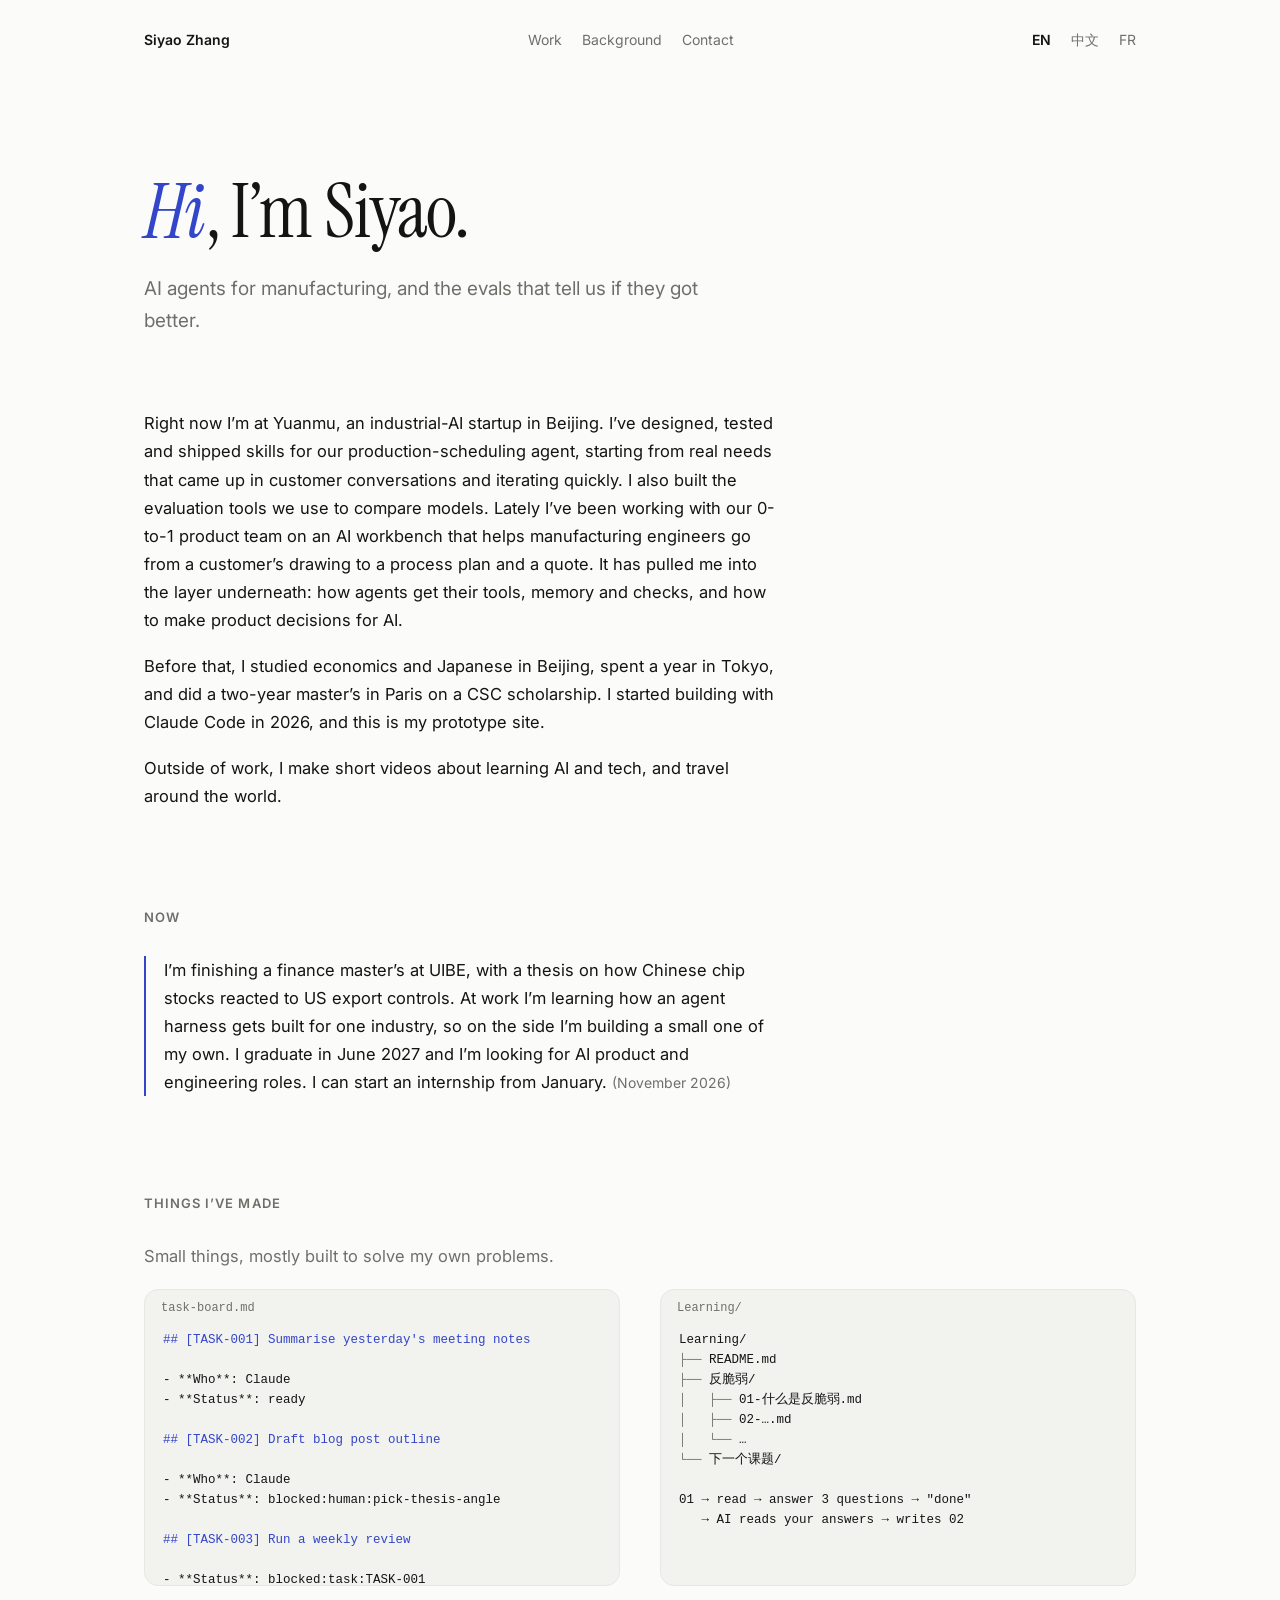
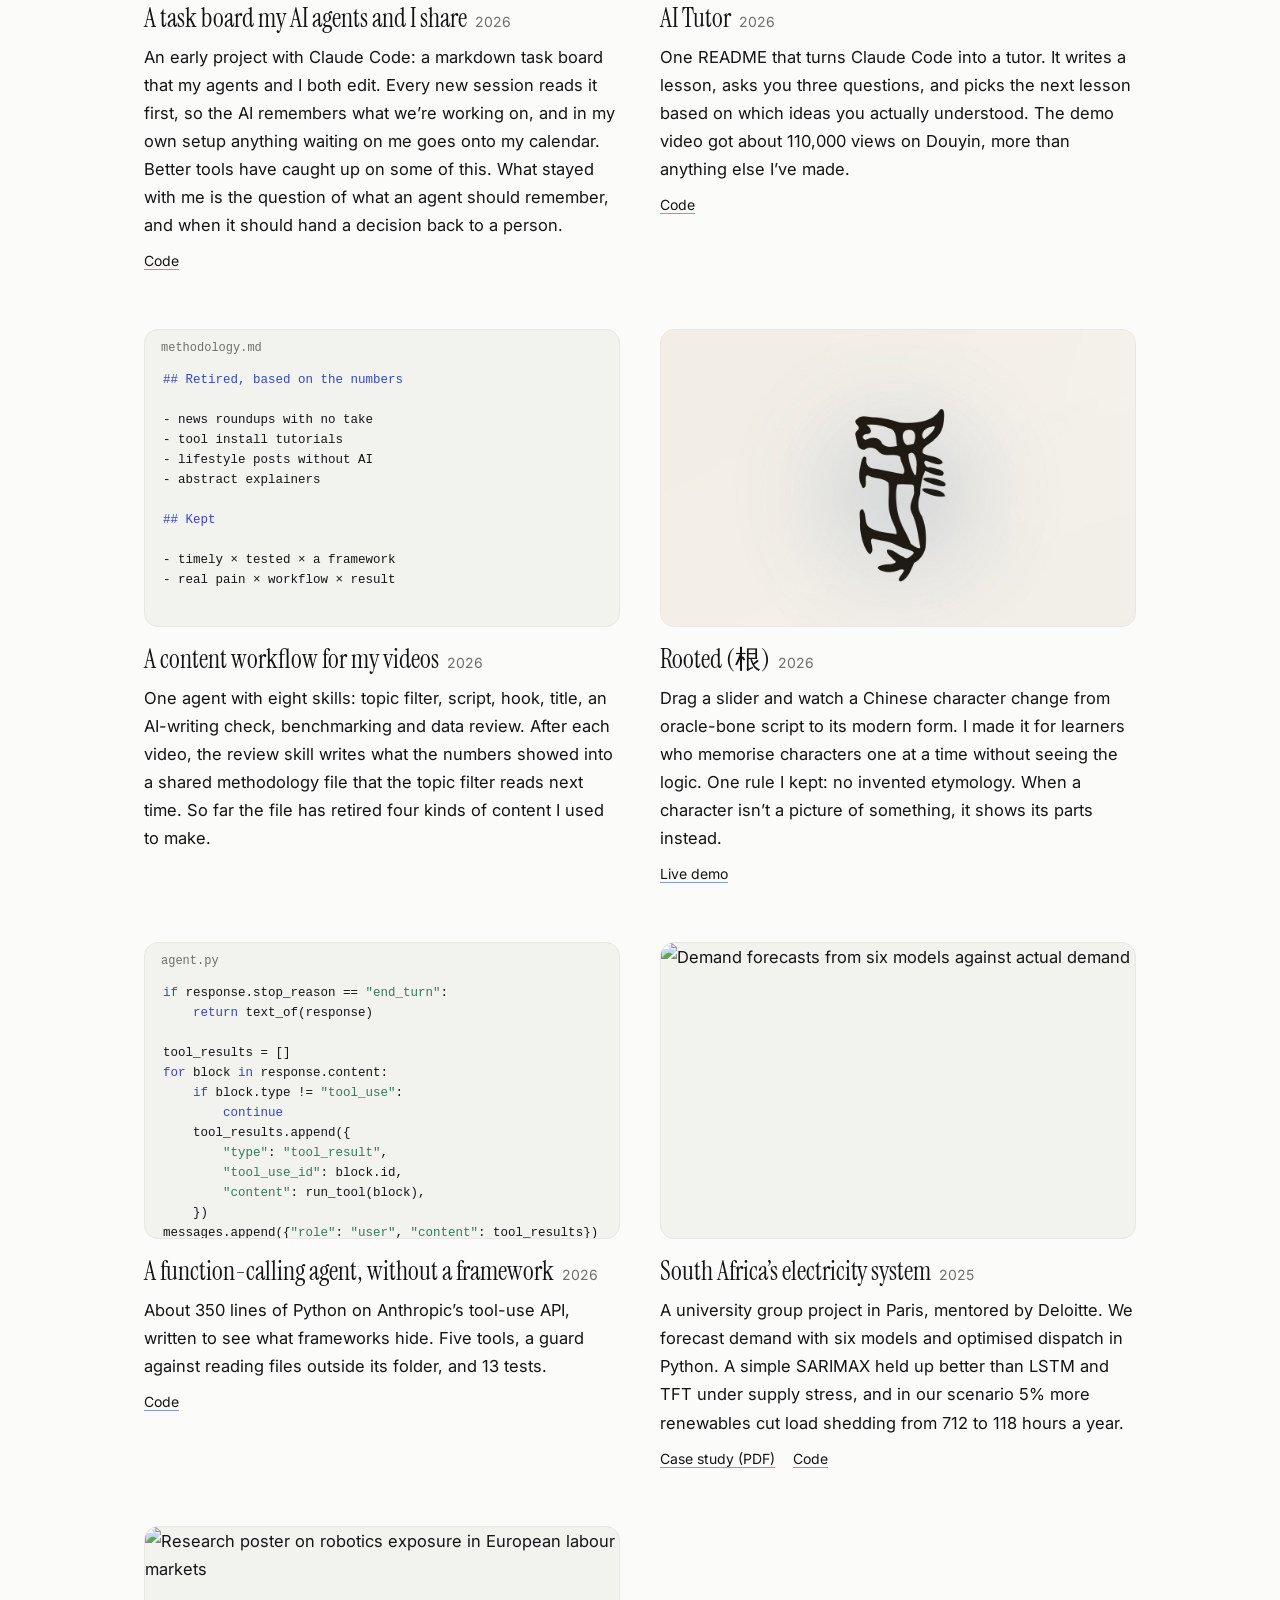
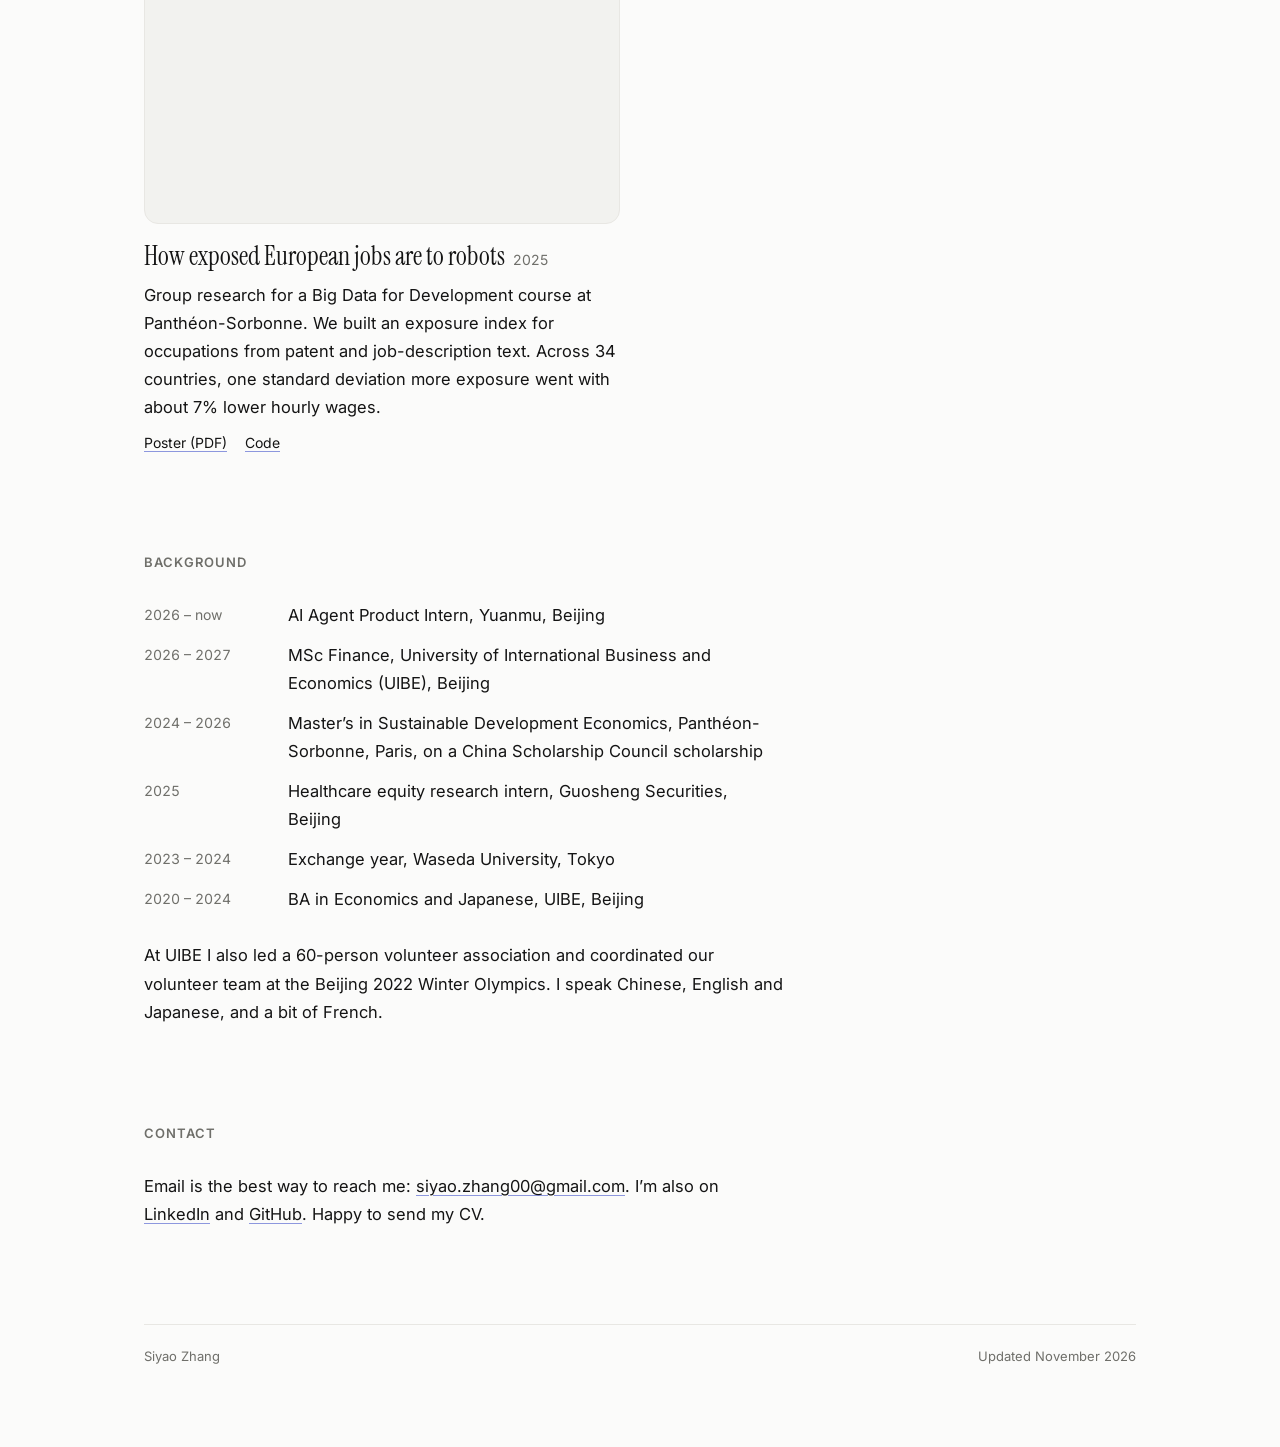
==== index.html @ 39dae53a "v2 design: project images, cool palette, display type, rotating greeting Co-Authored-By: Claude Opus" ====
<!doctype html>
<html lang="en">
<head>
<meta charset="utf-8">
<meta name="viewport" content="width=device-width, initial-scale=1">
<title>Siyao Zhang</title>
<meta name="description" content="Siyao Zhang works on AI agents for manufacturing, and on the evals that tell us whether they actually got better.">
<meta property="og:title" content="Siyao Zhang">
<meta property="og:description" content="Siyao Zhang works on AI agents for manufacturing, and on the evals that tell us whether they actually got better.">
<meta property="og:type" content="website">
<meta property="og:url" content="https://siyaozhang.com/">
<link rel="canonical" href="https://siyaozhang.com/">
<link rel="alternate" hreflang="en" href="https://siyaozhang.com/">
<link rel="alternate" hreflang="zh-CN" href="https://siyaozhang.com/zh.html">
<link rel="alternate" hreflang="fr" href="https://siyaozhang.com/fr.html">
<meta name="color-scheme" content="light dark">
<link rel="preconnect" href="https://fonts.googleapis.com">
<link rel="preconnect" href="https://fonts.gstatic.com" crossorigin>
<link href="https://fonts.googleapis.com/css2?family=Instrument+Serif:ital@0;1&family=Inter:wght@400;500;600&display=swap" rel="stylesheet">
<link rel="stylesheet" href="style.css">
</head>
<body>
<div class="wrap">
<header>
<a class="name" href="index.html">Siyao Zhang</a>
<nav><a href="#work">Work</a><a href="#background">Background</a><a href="#contact">Contact</a></nav>
<div class="langs"><a href="index.html" aria-current="page">EN</a> <a href="zh.html">中文</a> <a href="fr.html">FR</a></div>
</header>
<main>
<section class="hero">
<h1><span class="greet" data-words='[&quot;Hi&quot;, &quot;你好&quot;, &quot;Bonjour&quot;, &quot;こんにちは&quot;]'>Hi</span>, I’m Siyao.</h1>
<p>AI agents for manufacturing, and the evals that tell us if they got better.</p>
</section>
<div class="col">
<p>Right now I’m at Yuanmu, an industrial-AI startup in Beijing. I’ve designed, tested and shipped skills for our production-scheduling agent, starting from real needs that came up in customer conversations and iterating quickly. I also built the evaluation tools we use to compare models. Lately I’ve been working with our 0-to-1 product team on an AI workbench that helps manufacturing engineers go from a customer’s drawing to a process plan and a quote. It has pulled me into the layer underneath: how agents get their tools, memory and checks, and how to make product decisions for AI.</p>
<p>Before that, I studied economics and Japanese in Beijing, spent a year in Tokyo, and did a two-year master’s in Paris on a CSC scholarship. I started building with Claude Code in 2026, and this is my prototype site.</p>
<p>Outside of work, I make short videos about learning AI and tech, and travel around the world.</p>
<h2 id="now">Now</h2>
<p class="now">I’m finishing a finance master’s at UIBE, with a thesis on how Chinese chip stocks reacted to US export controls. At work I’m learning how an agent harness gets built for one industry, so on the side I’m building a small one of my own. I graduate in June 2027 and I’m looking for AI product and engineering roles. I can start an internship from January. <span class="now-date">(November 2026)</span></p>
</div>
<h2 id="work">Things I’ve made</h2>
<p class="lede col">Small things, mostly built to solve my own problems.</p>
<div class="grid">
<article class="project"><figure><span class="file">task-board.md</span><pre><span class="h">## [TASK-001] Summarise yesterday's meeting notes</span>

- **Who**: Claude
- **Status**: ready

<span class="h">## [TASK-002] Draft blog post outline</span>

- **Who**: Claude
- **Status**: blocked:human:pick-thesis-angle

<span class="h">## [TASK-003] Run a weekly review</span>

- **Status**: blocked:task:TASK-001</pre></figure><h3>A task board my AI agents and I share</h3><span class="year">2026</span><p>An early project with Claude Code: a markdown task board that my agents and I both edit. Every new session reads it first, so the AI remembers what we’re working on, and in my own setup anything waiting on me goes onto my calendar. Better tools have caught up on some of this. What stayed with me is the question of what an agent should remember, and when it should hand a decision back to a person.</p><div class="links"><a href="https://github.com/Siyaovo/md-task-router" rel="noopener">Code</a></div></article>
<article class="project"><figure><span class="file">Learning/</span><pre>Learning/
<span class="m">├── </span>README.md
<span class="m">├── </span>反脆弱/
<span class="m">│   ├── </span>01-什么是反脆弱.md
<span class="m">│   ├── </span>02-….md
<span class="m">│   └── </span>…
<span class="m">└── </span>下一个课题/

01 → read → answer 3 questions → "done"
<span class="m">   </span>→ AI reads your answers → writes 02</pre></figure><h3>AI Tutor</h3><span class="year">2026</span><p>One README that turns Claude Code into a tutor. It writes a lesson, asks you three questions, and picks the next lesson based on which ideas you actually understood. The demo video got about 110,000 views on Douyin, more than anything else I’ve made.</p><div class="links"><a href="https://github.com/Siyaovo/interactive-learning-system" rel="noopener">Code</a></div></article>
<article class="project"><figure><span class="file">methodology.md</span><pre><span class="h">## Retired, based on the numbers</span>

- news roundups with no take
- tool install tutorials
- lifestyle posts without AI
- abstract explainers

<span class="h">## Kept</span>

- timely × tested × a framework
- real pain × workflow × result</pre></figure><h3>A content workflow for my videos</h3><span class="year">2026</span><p>One agent with eight skills: topic filter, script, hook, title, an AI-writing check, benchmarking and data review. After each video, the review skill writes what the numbers showed into a shared methodology file that the topic filter reads next time. So far the file has retired four kinds of content I used to make.</p></article>
<article class="project"><figure><img src="img/rooted-crop.jpg" alt="Rooted showing the oracle-bone form of 马 (horse)" loading="lazy"></figure><h3>Rooted (根)</h3><span class="year">2026</span><p>Drag a slider and watch a Chinese character change from oracle-bone script to its modern form. I made it for learners who memorise characters one at a time without seeing the logic. One rule I kept: no invented etymology. When a character isn’t a picture of something, it shows its parts instead.</p><div class="links"><a href="https://rooted-azure.vercel.app" rel="noopener">Live demo</a></div></article>
<article class="project"><figure><span class="file">agent.py</span><pre><span class="k">if</span> response.stop_reason == <span class="s">"end_turn"</span>:
    <span class="k">return</span> text_of(response)

tool_results = []
<span class="k">for</span> block <span class="k">in</span> response.content:
    <span class="k">if</span> block.type != <span class="s">"tool_use"</span>:
        <span class="k">continue</span>
    tool_results.append({
        <span class="s">"type"</span>: <span class="s">"tool_result"</span>,
        <span class="s">"tool_use_id"</span>: block.id,
        <span class="s">"content"</span>: run_tool(block),
    })
messages.append({<span class="s">"role"</span>: <span class="s">"user"</span>, <span class="s">"content"</span>: tool_results})</pre></figure><h3>A function-calling agent, without a framework</h3><span class="year">2026</span><p>About 350 lines of Python on Anthropic’s tool-use API, written to see what frameworks hide. Five tools, a guard against reading files outside its folder, and 13 tests.</p><div class="links"><a href="https://github.com/Siyaovo/function-calling-demo" rel="noopener">Code</a></div></article>
<article class="project"><figure><img src="deloitte-chart.png" alt="Demand forecasts from six models against actual demand" loading="lazy"></figure><h3>South Africa’s electricity system</h3><span class="year">2025</span><p>A university group project in Paris, mentored by Deloitte. We forecast demand with six models and optimised dispatch in Python. A simple SARIMAX held up better than LSTM and TFT under supply stress, and in our scenario 5% more renewables cut load shedding from 712 to 118 hours a year.</p><div class="links"><a href="deloitte-energy-case-study.pdf">Case study (PDF)</a><a href="https://github.com/Siyaovo/south-africa-electricity-analysis" rel="noopener">Code</a></div></article>
<article class="project"><figure><img src="robotics-preview.jpg" alt="Research poster on robotics exposure in European labour markets" loading="lazy"></figure><h3>How exposed European jobs are to robots</h3><span class="year">2025</span><p>Group research for a Big Data for Development course at Panthéon-Sorbonne. We built an exposure index for occupations from patent and job-description text. Across 34 countries, one standard deviation more exposure went with about 7% lower hourly wages.</p><div class="links"><a href="robotics-exposure-poster.pdf">Poster (PDF)</a><a href="https://github.com/Siyaovo/robotics-exposure-europe" rel="noopener">Code</a></div></article>
</div>
<div class="col">
<h2 id="background">Background</h2>
<dl>
<dt>2026 – now</dt><dd>AI Agent Product Intern, Yuanmu, Beijing</dd>
<dt>2026 – 2027</dt><dd>MSc Finance, University of International Business and Economics (UIBE), Beijing</dd>
<dt>2024 – 2026</dt><dd>Master’s in Sustainable Development Economics, Panthéon-Sorbonne, Paris, on a China Scholarship Council scholarship</dd>
<dt>2025</dt><dd>Healthcare equity research intern, Guosheng Securities, Beijing</dd>
<dt>2023 – 2024</dt><dd>Exchange year, Waseda University, Tokyo</dd>
<dt>2020 – 2024</dt><dd>BA in Economics and Japanese, UIBE, Beijing</dd>
</dl>
<p class="note">At UIBE I also led a 60-person volunteer association and coordinated our volunteer team at the Beijing 2022 Winter Olympics. I speak Chinese, English and Japanese, and a bit of French.</p>
<h2 id="contact">Contact</h2>
<p>Email is the best way to reach me: <a href="mailto:siyao.zhang00@gmail.com">siyao.zhang00@gmail.com</a>. I’m also on <a href="https://www.linkedin.com/in/siyao-z-707906320/" rel="noopener">LinkedIn</a> and <a href="https://github.com/Siyaovo" rel="noopener">GitHub</a>. Happy to send my CV.</p>
</div>
</main>
<footer><span>Siyao Zhang</span><span>Updated November 2026</span></footer>
</div>
<script>
(function(){
  var el=document.querySelector('.greet'); if(!el) return;
  var words=JSON.parse(el.getAttribute('data-words')), i=0;
  if(window.matchMedia('(prefers-reduced-motion: reduce)').matches) return;
  setInterval(function(){
    el.classList.add('out');
    setTimeout(function(){ i=(i+1)%words.length; el.textContent=words[i]; el.classList.remove('out'); },350);
  },2600);
})();
</script>
</body>
</html>
---- style.css ----
:root{--bg:#fbfbfa;--ink:#141414;--muted:#6f6f6a;--rule:#e8e7e3;--panel:#f2f2ef;--accent:#3346c9;--shadow:0 1px 2px rgba(0,0,0,.04),0 8px 24px rgba(0,0,0,.06)}
@media (prefers-color-scheme:dark){:root{--bg:#111112;--ink:#ededea;--muted:#9b9b96;--rule:#262627;--panel:#1b1b1d;--accent:#9aa8ff;--shadow:0 1px 2px rgba(0,0,0,.4),0 8px 24px rgba(0,0,0,.35)}}
*{box-sizing:border-box}
html{-webkit-text-size-adjust:100%;scroll-behavior:smooth}
body{margin:0;background:var(--bg);color:var(--ink);font:16.5px/1.7 Inter,-apple-system,BlinkMacSystemFont,"Helvetica Neue","PingFang SC","Hiragino Sans GB",sans-serif;-webkit-font-smoothing:antialiased}
html[lang="zh-CN"] body{font-size:16px;line-height:1.9}
.wrap{max-width:1040px;margin:0 auto;padding:28px 24px 80px}
.col{max-width:640px}
header{display:flex;justify-content:space-between;align-items:center;gap:16px;flex-wrap:wrap;font-size:14px}
header .name{font-weight:600;text-decoration:none;color:var(--ink)}
nav,.langs{display:flex;gap:20px}
nav a,.langs a{color:var(--muted);text-decoration:none;transition:color .15s}
nav a:hover,.langs a:hover,.langs a[aria-current]{color:var(--ink)}
.langs a[aria-current]{font-weight:600}
.hero{padding:120px 0 72px}
.hero h1{font:400 clamp(44px,7vw,76px)/1.04 "Instrument Serif",Georgia,serif;letter-spacing:-.015em;margin:0}
html[lang="zh-CN"] .hero h1{font-family:"Instrument Serif","Songti SC","STSong",serif;letter-spacing:0}
.greet{font-style:italic;color:var(--accent);display:inline-block;transition:opacity .35s ease,transform .35s ease}
.greet.out{opacity:0;transform:translateY(.12em)}
.hero p{font-size:19px;color:var(--muted);margin:22px 0 0;max-width:560px}
h2{font-size:13px;font-weight:600;letter-spacing:.08em;text-transform:uppercase;color:var(--muted);margin:96px 0 28px}
html[lang="zh-CN"] h2{letter-spacing:.16em}
p{margin:0 0 18px}
a{color:inherit;text-decoration:underline;text-decoration-color:color-mix(in srgb,var(--accent) 55%,transparent);text-decoration-thickness:1px;text-underline-offset:3px;transition:color .15s,text-decoration-color .15s}
a:hover{color:var(--accent);text-decoration-color:var(--accent)}
.now{border-left:2px solid var(--accent);padding-left:18px}
.now-date{color:var(--muted);font-size:14px}
.grid{display:grid;grid-template-columns:repeat(2,minmax(0,1fr));gap:56px 40px;margin-top:8px}
.project{min-width:0}
.project figure{margin:0 0 18px;aspect-ratio:16/10;border-radius:14px;background:var(--panel);border:1px solid var(--rule);overflow:hidden;position:relative;transition:transform .25s ease,box-shadow .25s ease}
.project:hover figure{transform:translateY(-3px);box-shadow:var(--shadow)}
.project figure img{width:100%;height:100%;object-fit:cover;object-position:top center;display:block}
.project figure pre .h{color:var(--accent)}
.project figure pre .k{color:var(--accent)}
.project figure pre .s{color:#2f7d5b}
.project figure pre .m{color:var(--muted)}
@media (prefers-color-scheme:dark){.project figure pre .s{color:#7fd1a8}}
.project figure .file{position:absolute;top:12px;left:16px;font:500 12px/1 ui-monospace,SFMono-Regular,Menlo,monospace;color:var(--muted)}
.project figure pre{margin:0;padding:40px 18px 16px;font:12.5px/1.6 ui-monospace,SFMono-Regular,Menlo,monospace;color:var(--ink);white-space:pre;overflow:hidden;height:100%}
.project h3{font:400 26px/1.15 "Instrument Serif",Georgia,"Songti SC",serif;margin:0;display:inline}
.project .year{color:var(--muted);font-size:14px;margin-left:8px}
.project p{margin:8px 0 0;color:var(--ink)}
.project .links{margin-top:10px;font-size:14px;display:flex;gap:18px;flex-wrap:wrap}
.lede{color:var(--muted)}
dl{margin:0;display:grid;grid-template-columns:120px 1fr;gap:12px 24px}
dt{color:var(--muted);font-size:14px;padding-top:2px;font-variant-numeric:tabular-nums}
dd{margin:0}
.note{margin-top:28px}
footer{margin-top:96px;padding-top:20px;border-top:1px solid var(--rule);color:var(--muted);font-size:13px;display:flex;justify-content:space-between;flex-wrap:wrap;gap:8px}
@media (max-width:760px){.grid{grid-template-columns:minmax(0,1fr);gap:48px}.hero{padding:72px 0 48px}h2{margin-top:72px}dl{grid-template-columns:1fr;gap:2px}dd{margin-bottom:12px}nav{display:none}}
@media (prefers-reduced-motion:reduce){*{transition:none!important}html{scroll-behavior:auto}}
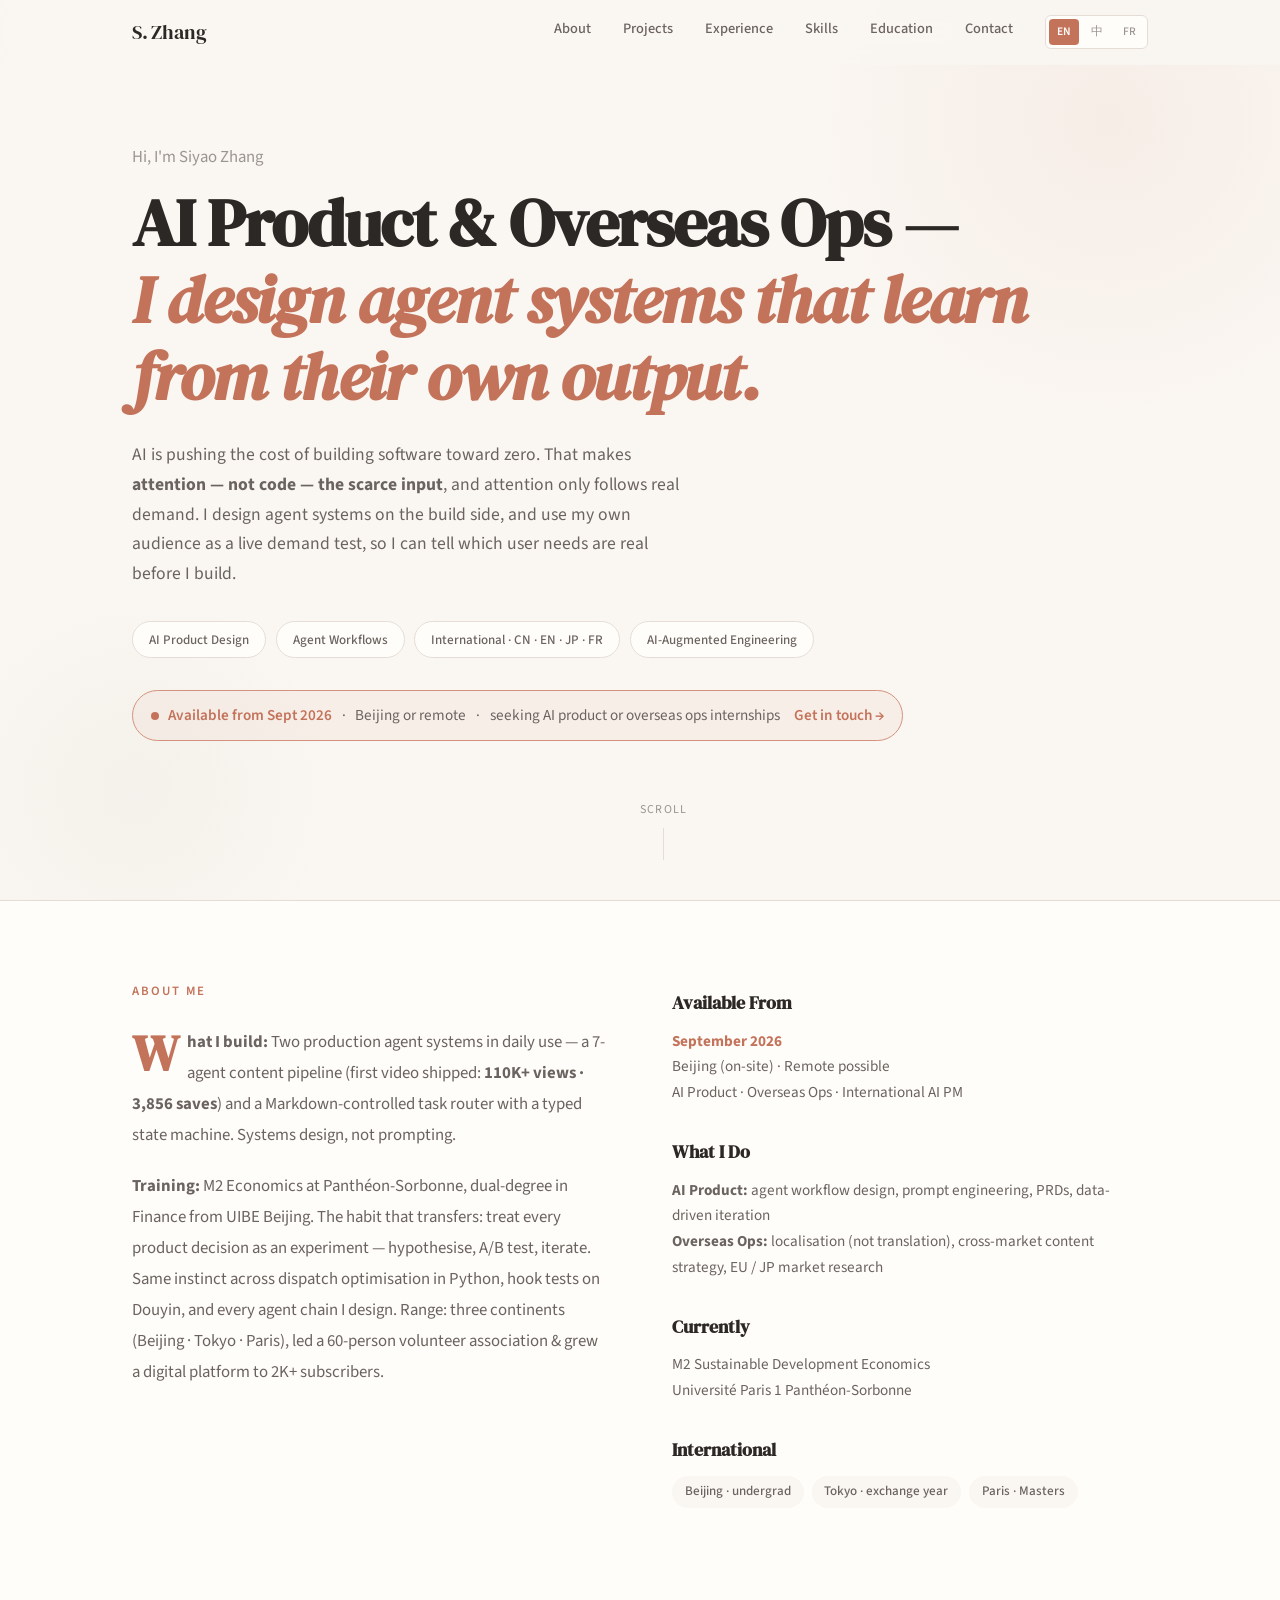
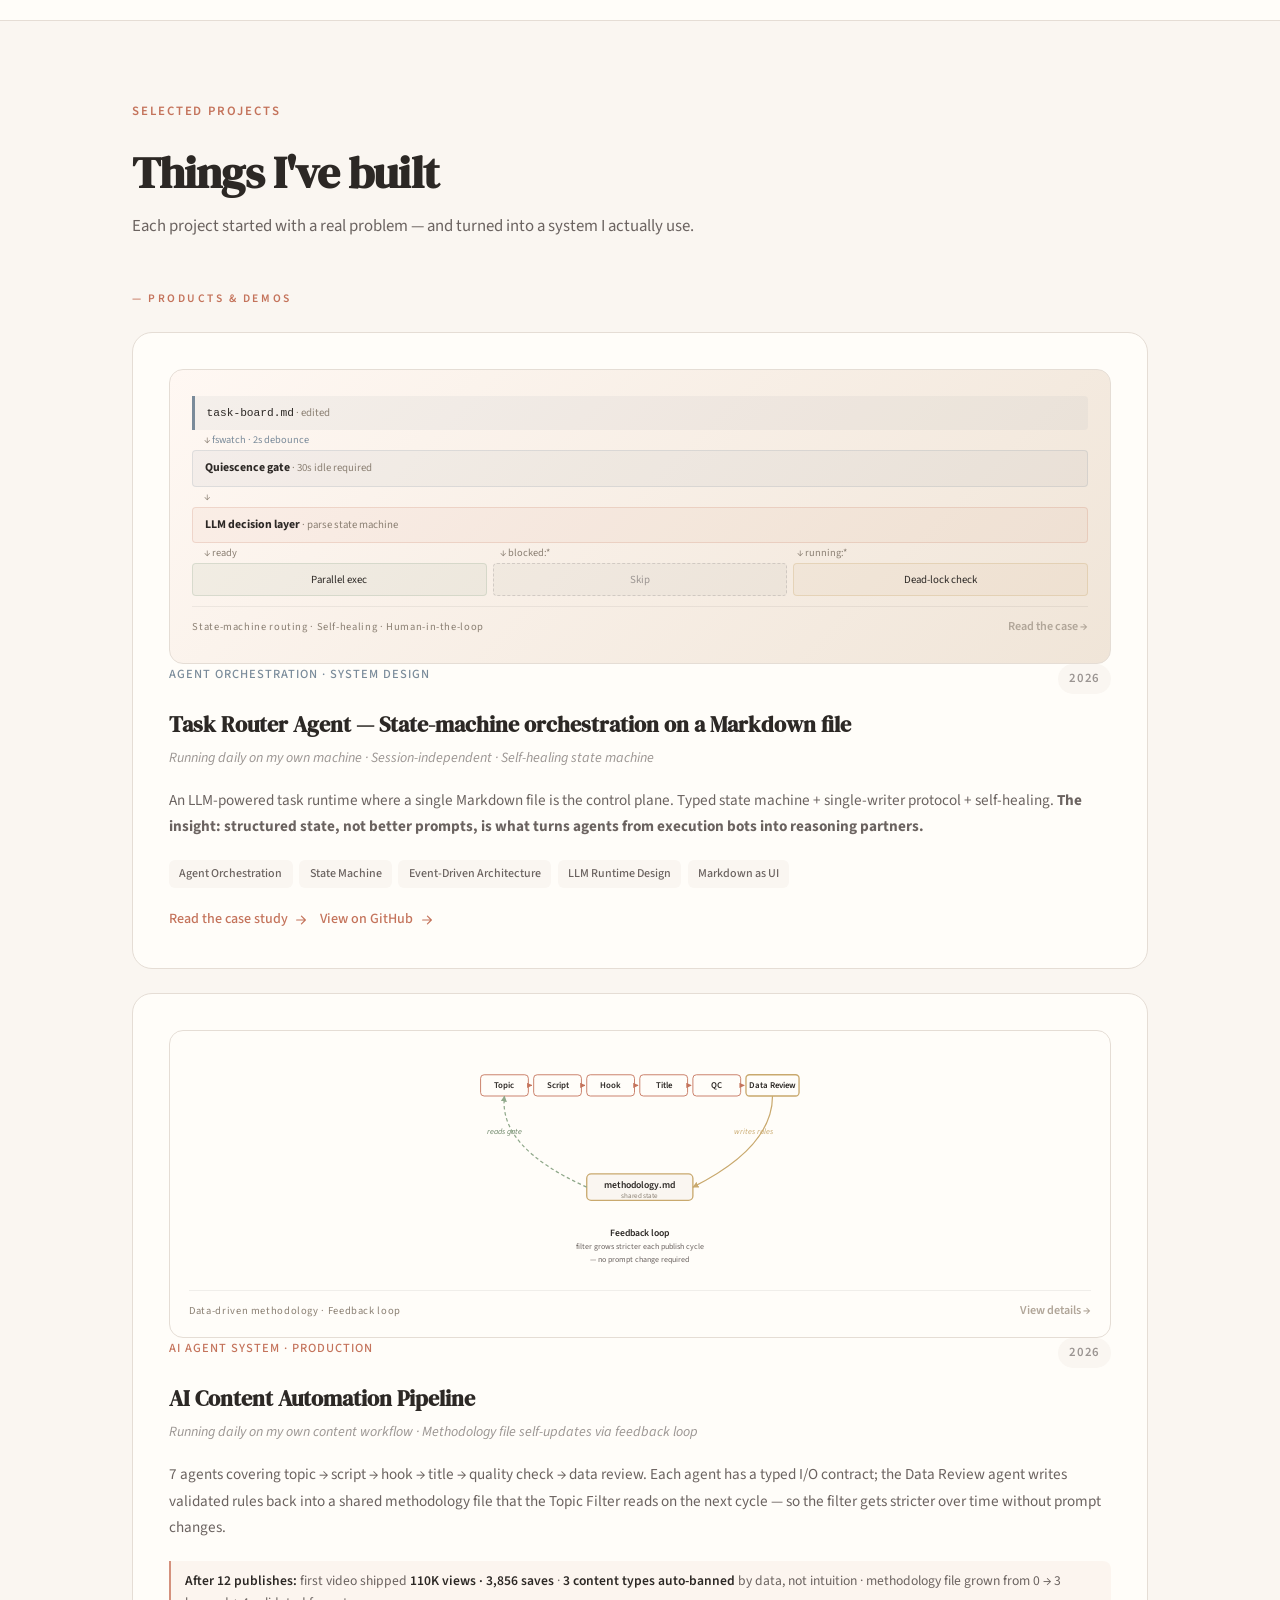
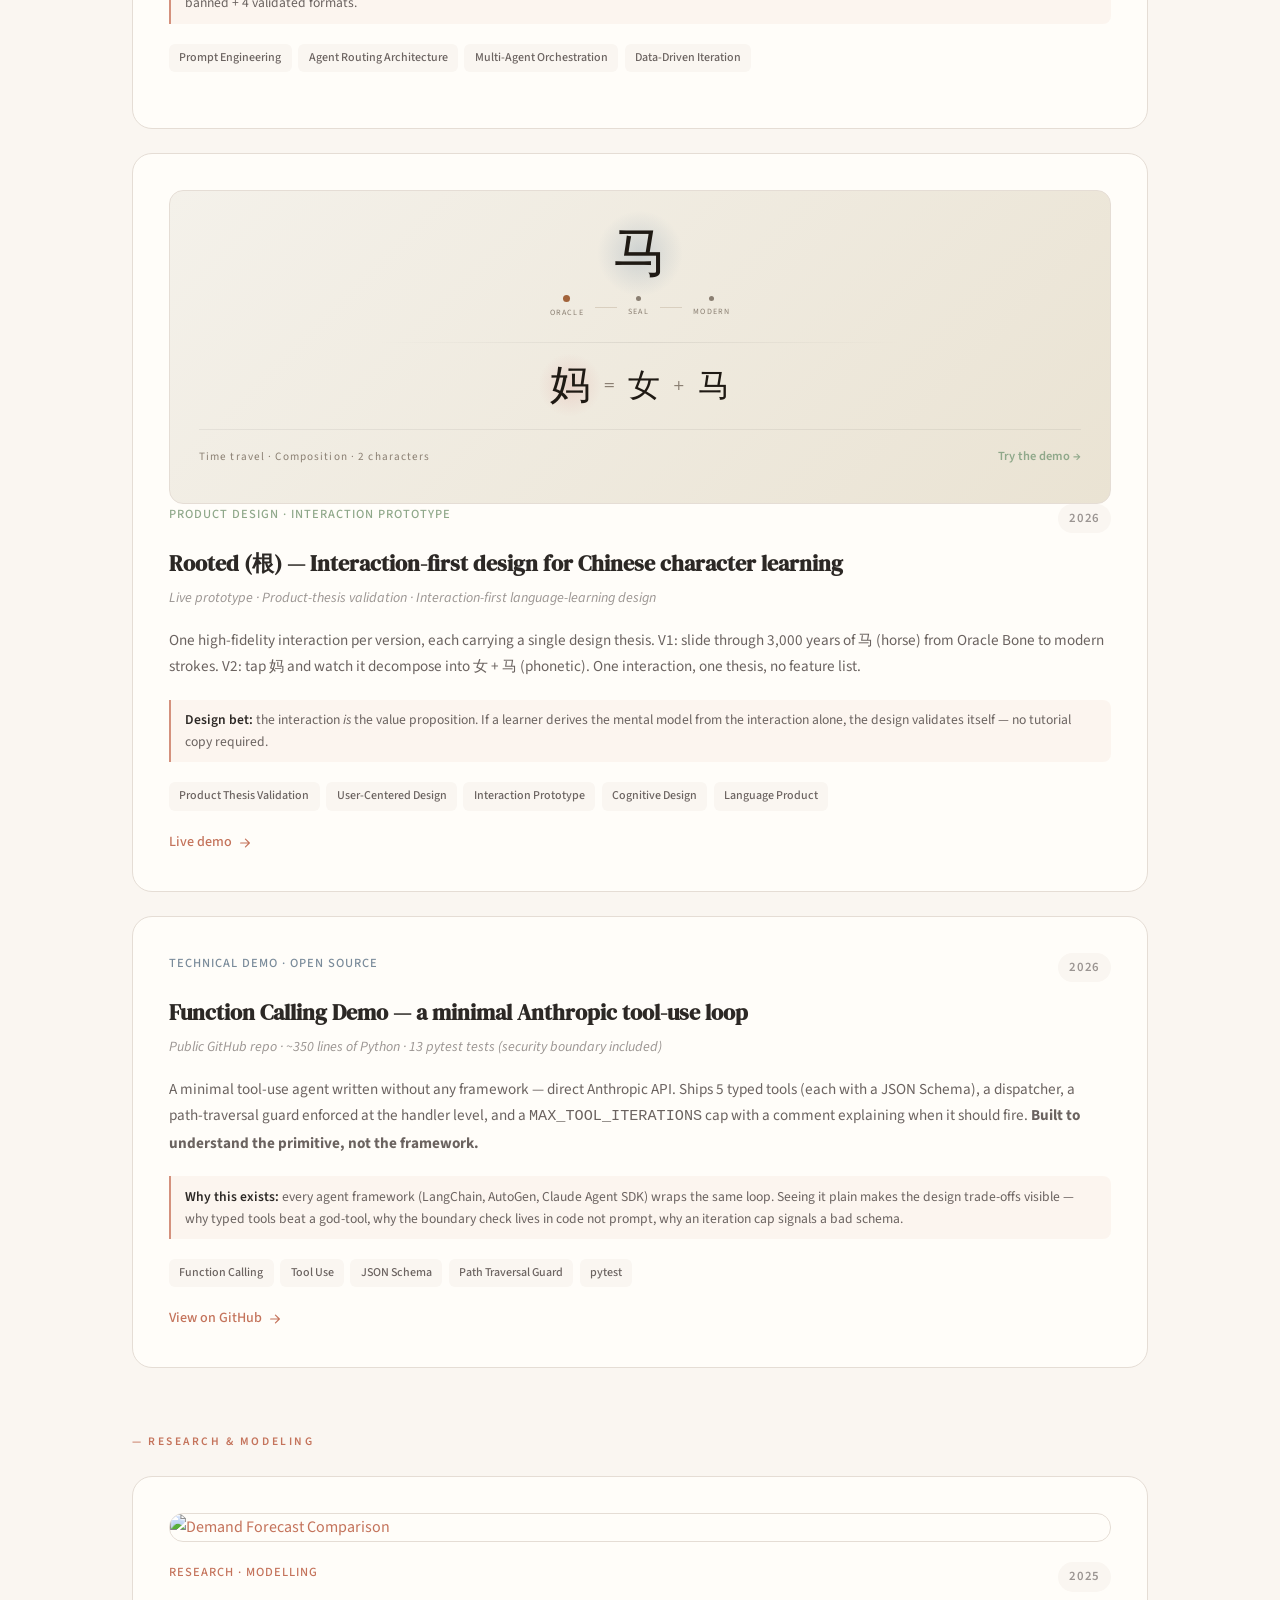
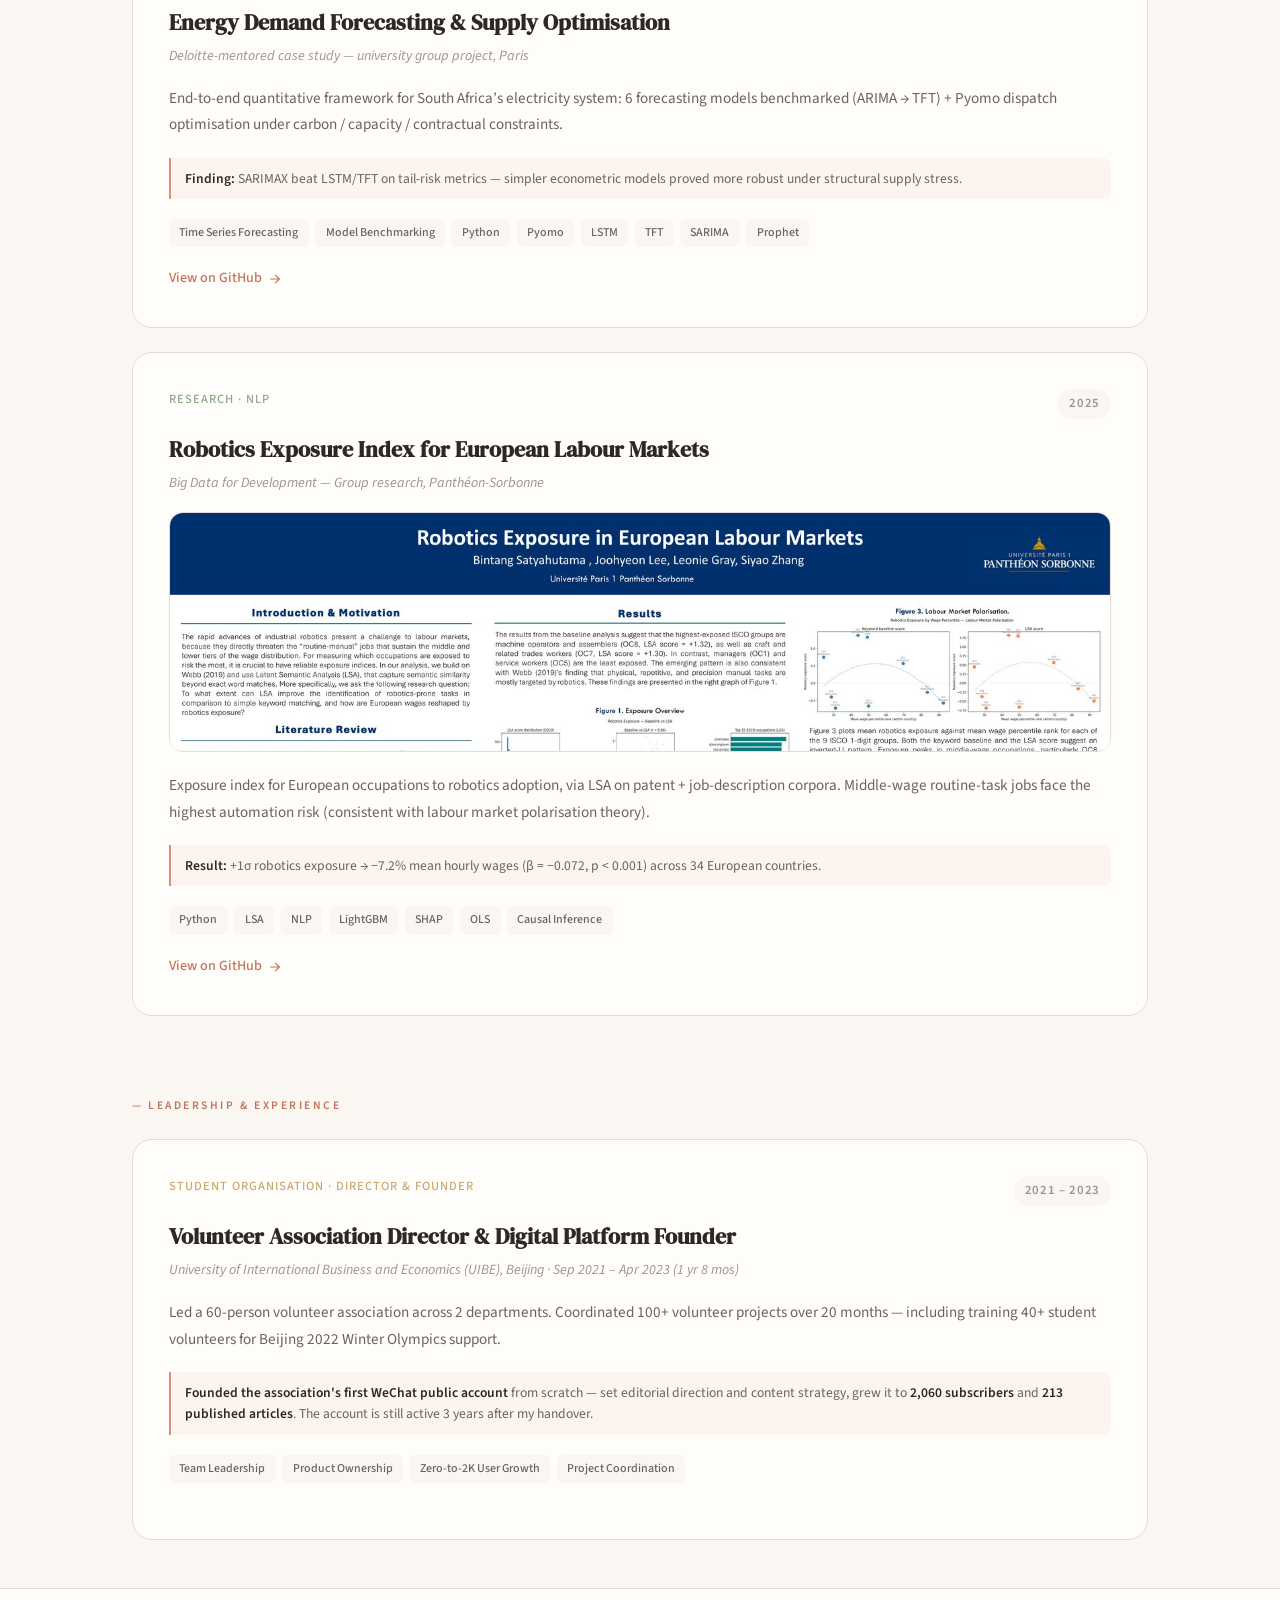
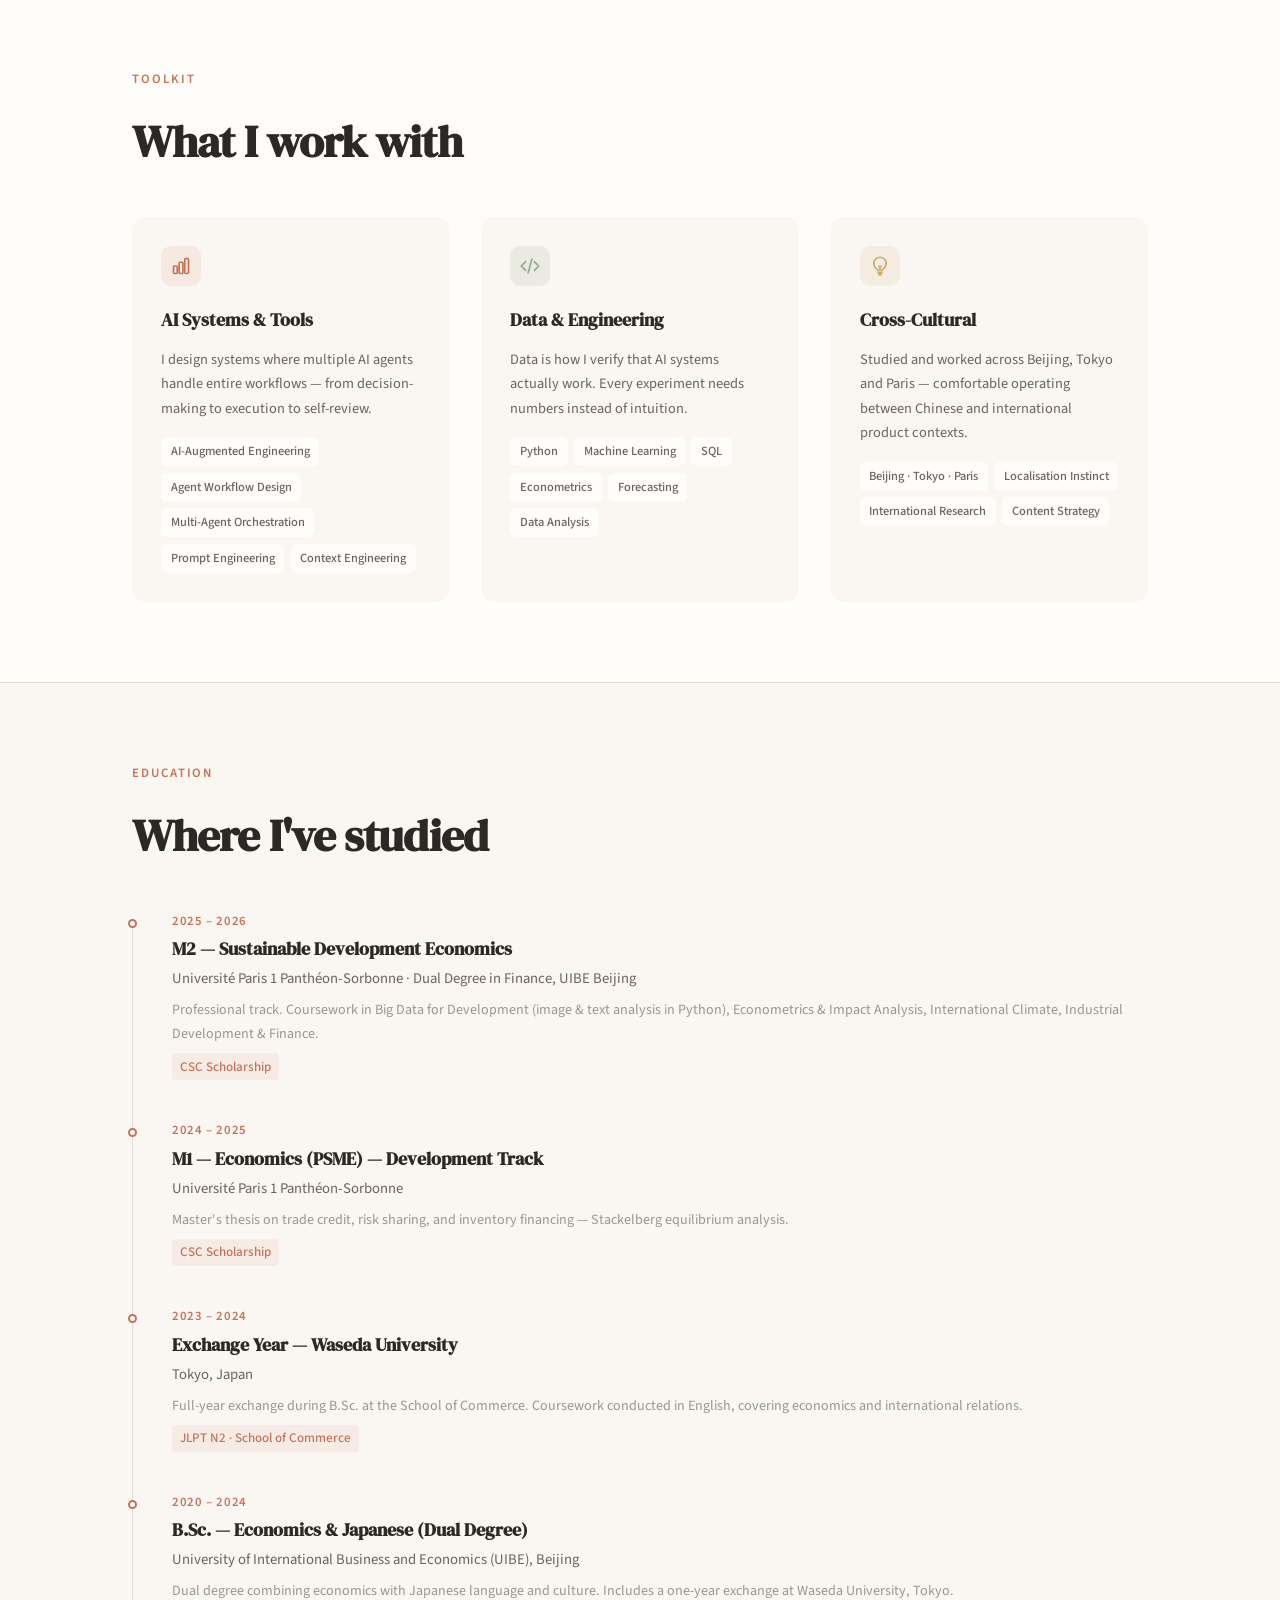
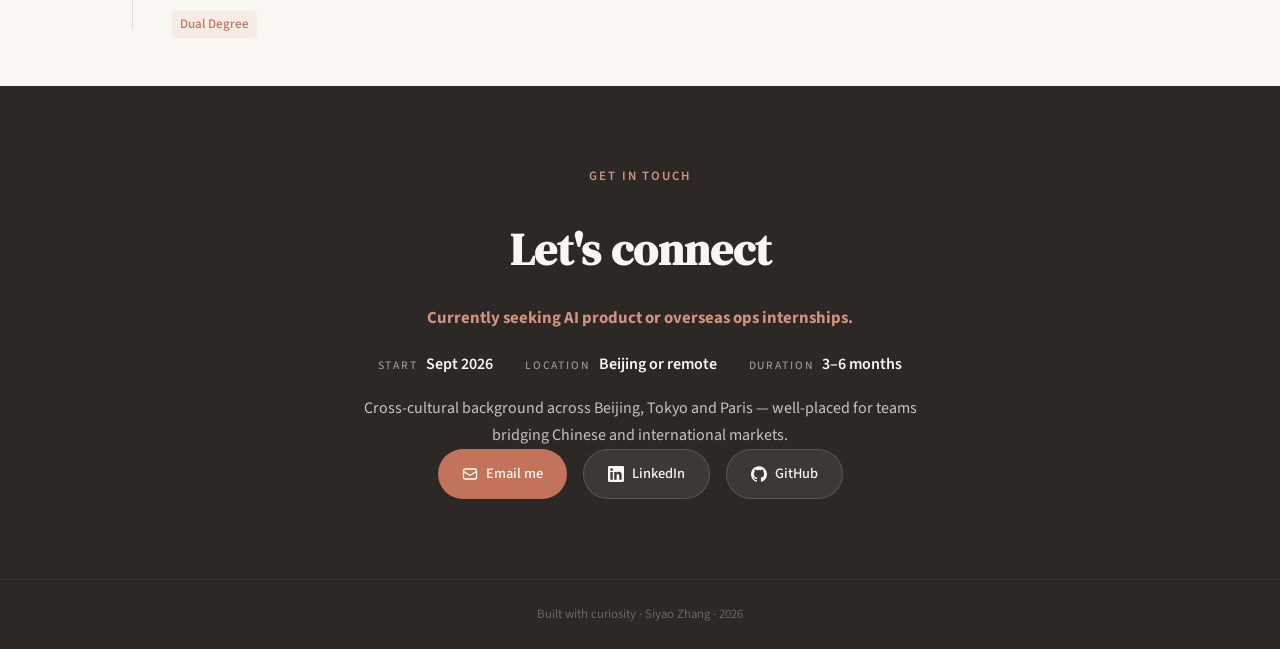
==== commit 284856de: "Back to the original design, keeping the factual updates - Restore original layout and detail pages " ====
--- a/index.html
+++ b/index.html
@@ -1,124 +1,1848 @@
-<!doctype html>
+<!DOCTYPE html>
 <html lang="en">
 <head>
-<meta charset="utf-8">
-<meta name="viewport" content="width=device-width, initial-scale=1">
-<title>Siyao Zhang</title>
-<meta name="description" content="Siyao Zhang works on AI agents for manufacturing, and on the evals that tell us whether they actually got better.">
-<meta property="og:title" content="Siyao Zhang">
-<meta property="og:description" content="Siyao Zhang works on AI agents for manufacturing, and on the evals that tell us whether they actually got better.">
+<meta charset="UTF-8">
+<meta name="viewport" content="width=device-width, initial-scale=1.0">
+<title>Siyao Zhang — AI Product & Overseas Ops (Beijing · Sept 2026)</title>
+<meta name="description" content="Siyao Zhang — AI product & overseas ops candidate. I design agent systems that learn from their own output. 7-agent content pipeline, 110K+ debut views. Available from Sept 2026, Beijing.">
+<meta property="og:title" content="Siyao Zhang — AI Product & Overseas Ops (Beijing · Sept 2026)">
+<meta property="og:description" content="I design agent systems that learn from their own output. 7-agent content pipeline, 110K+ debut views.">
 <meta property="og:type" content="website">
 <meta property="og:url" content="https://siyaozhang.com/">
-<link rel="canonical" href="https://siyaozhang.com/">
-<link rel="alternate" hreflang="en" href="https://siyaozhang.com/">
-<link rel="alternate" hreflang="zh-CN" href="https://siyaozhang.com/zh.html">
-<link rel="alternate" hreflang="fr" href="https://siyaozhang.com/fr.html">
-<meta name="color-scheme" content="light dark">
 <link rel="preconnect" href="https://fonts.googleapis.com">
 <link rel="preconnect" href="https://fonts.gstatic.com" crossorigin>
-<link href="https://fonts.googleapis.com/css2?family=Instrument+Serif:ital@0;1&family=Inter:wght@400;500;600&display=swap" rel="stylesheet">
-<link rel="stylesheet" href="style.css">
+<link href="https://fonts.googleapis.com/css2?family=DM+Serif+Display:ital@0;1&family=Source+Sans+3:ital,wght@0,300;0,400;0,500;0,600;1,300;1,400&display=swap" rel="stylesheet">
+<style>
+/* ========== VARIABLES ========== */
+:root {
+  --cream: #FAF6F1;
+  --cream-dark: #F0EAE0;
+  --warm-white: #FFFDF9;
+  --text-primary: #2C2825;
+  --text-secondary: #6B6360;
+  --text-light: #9B9592;
+  --accent-terracotta: #C4735B;
+  --accent-terracotta-light: #D4917D;
+  --accent-sage: #8FA88A;
+  --accent-sage-light: #B5CBB0;
+  --accent-gold: #C9A96E;
+  --accent-gold-light: #DFC99E;
+  --border: #E5DDD5;
+  --shadow-sm: 0 1px 3px rgba(44,40,37,0.04);
+  --shadow-md: 0 4px 16px rgba(44,40,37,0.06);
+  --shadow-lg: 0 8px 32px rgba(44,40,37,0.08);
+  --radius-sm: 8px;
+  --radius-md: 14px;
+  --radius-lg: 20px;
+  --font-serif: 'DM Serif Display', Georgia, serif;
+  --font-sans: 'Source Sans 3', -apple-system, sans-serif;
+  --transition-smooth: cubic-bezier(0.25, 0.46, 0.45, 0.94);
+  --transition-bounce: cubic-bezier(0.34, 1.56, 0.64, 1);
+}
+
+/* ========== RESET & BASE ========== */
+*, *::before, *::after { margin: 0; padding: 0; box-sizing: border-box; }
+
+html {
+  scroll-behavior: smooth;
+  font-size: 16px;
+  -webkit-font-smoothing: antialiased;
+  -moz-osx-font-smoothing: grayscale;
+}
+
+body {
+  font-family: var(--font-sans);
+  color: var(--text-primary);
+  background: var(--cream);
+  line-height: 1.7;
+  font-weight: 400;
+  overflow-x: hidden;
+}
+
+::selection {
+  background: var(--accent-terracotta-light);
+  color: var(--warm-white);
+}
+
+a {
+  color: var(--accent-terracotta);
+  text-decoration: none;
+  transition: color 0.3s var(--transition-smooth);
+}
+
+a:hover { color: var(--text-primary); }
+
+/* ========== LAYOUT ========== */
+.container {
+  max-width: 1080px;
+  margin: 0 auto;
+  padding: 0 2rem;
+}
+
+section {
+  padding: 5rem 0;
+}
+
+/* ========== NAV ========== */
+nav {
+  position: fixed;
+  top: 0;
+  left: 0;
+  right: 0;
+  z-index: 100;
+  background: rgba(250,246,241,0.85);
+  backdrop-filter: blur(20px);
+  -webkit-backdrop-filter: blur(20px);
+  border-bottom: 1px solid transparent;
+  transition: border-color 0.4s, box-shadow 0.4s;
+}
+
+nav.scrolled {
+  border-bottom-color: var(--border);
+  box-shadow: var(--shadow-sm);
+}
+
+nav .container {
+  display: flex;
+  align-items: center;
+  justify-content: space-between;
+  height: 64px;
+}
+
+nav .logo {
+  font-family: var(--font-serif);
+  font-size: 1.25rem;
+  color: var(--text-primary);
+  letter-spacing: -0.01em;
+}
+
+nav .nav-links {
+  display: flex;
+  gap: 2rem;
+  list-style: none;
+}
+
+nav .nav-links a {
+  font-size: 0.9rem;
+  font-weight: 500;
+  color: var(--text-secondary);
+  position: relative;
+  padding-bottom: 2px;
+}
+
+nav .nav-links a::after {
+  content: '';
+  position: absolute;
+  bottom: -2px;
+  left: 0;
+  width: 0;
+  height: 1.5px;
+  background: var(--accent-terracotta);
+  transition: width 0.3s var(--transition-smooth);
+}
+
+nav .nav-links a:hover { color: var(--text-primary); }
+nav .nav-links a:hover::after { width: 100%; }
+
+.mobile-toggle {
+  display: none;
+  background: none;
+  border: none;
+  cursor: pointer;
+  padding: 4px;
+}
+
+.mobile-toggle span {
+  display: block;
+  width: 22px;
+  height: 2px;
+  background: var(--text-primary);
+  margin: 5px 0;
+  transition: all 0.3s;
+  border-radius: 2px;
+}
+
+/* ========== HERO ========== */
+.hero {
+  min-height: 100vh;
+  display: flex;
+  align-items: center;
+  position: relative;
+  overflow: hidden;
+  padding-top: 64px;
+}
+
+.hero::before {
+  content: '';
+  position: absolute;
+  top: -20%;
+  right: -10%;
+  width: 600px;
+  height: 600px;
+  background: radial-gradient(circle, rgba(196,115,91,0.07) 0%, transparent 70%);
+  border-radius: 50%;
+  pointer-events: none;
+}
+
+.hero::after {
+  content: '';
+  position: absolute;
+  bottom: -10%;
+  left: -5%;
+  width: 400px;
+  height: 400px;
+  background: radial-gradient(circle, rgba(143,168,138,0.06) 0%, transparent 70%);
+  border-radius: 50%;
+  pointer-events: none;
+}
+
+.hero-content {
+  position: relative;
+  z-index: 1;
+}
+
+.hero-greeting {
+  font-size: 1.05rem;
+  color: var(--text-light);
+  font-weight: 400;
+  margin-bottom: 0.75rem;
+  opacity: 0;
+  transform: translateY(20px);
+  animation: fadeUp 0.8s var(--transition-smooth) 0.2s forwards;
+}
+
+.hero h1 {
+  font-family: var(--font-serif);
+  font-size: clamp(2.8rem, 6vw, 4.2rem);
+  line-height: 1.15;
+  color: var(--text-primary);
+  margin-bottom: 1.5rem;
+  letter-spacing: -0.02em;
+  opacity: 0;
+  transform: translateY(20px);
+  animation: fadeUp 0.8s var(--transition-smooth) 0.4s forwards;
+}
+
+.hero h1 .accent {
+  color: var(--accent-terracotta);
+  font-style: italic;
+}
+
+.hero-description {
+  font-size: 1.1rem;
+  color: var(--text-secondary);
+  max-width: 560px;
+  line-height: 1.7;
+  margin-bottom: 2rem;
+  opacity: 0;
+  transform: translateY(20px);
+  animation: fadeUp 0.8s var(--transition-smooth) 0.6s forwards;
+}
+
+.hero-tags {
+  display: flex;
+  flex-wrap: wrap;
+  gap: 0.6rem;
+  opacity: 0;
+  transform: translateY(20px);
+  animation: fadeUp 0.8s var(--transition-smooth) 0.8s forwards;
+}
+
+.hero-tag {
+  font-size: 0.82rem;
+  font-weight: 500;
+  padding: 0.4rem 1rem;
+  border-radius: 100px;
+  border: 1px solid var(--border);
+  color: var(--text-secondary);
+  background: var(--warm-white);
+  transition: all 0.3s var(--transition-smooth);
+}
+
+.hero-tag:hover {
+  border-color: var(--accent-terracotta-light);
+  color: var(--accent-terracotta);
+  transform: translateY(-1px);
+  box-shadow: var(--shadow-sm);
+}
+
+.hero-availability {
+  margin-top: 2rem;
+  font-size: 0.95rem;
+  color: var(--text-secondary);
+  display: inline-flex;
+  align-items: center;
+  gap: 0.6rem;
+  flex-wrap: wrap;
+  padding: 0.7rem 1.1rem;
+  background: rgba(196,115,91,0.06);
+  border: 1px solid var(--accent-terracotta-light);
+  border-radius: 100px;
+  opacity: 0;
+  transform: translateY(20px);
+  animation: fadeUp 0.8s var(--transition-smooth) 1s forwards;
+}
+
+.hero-availability strong {
+  color: var(--accent-terracotta);
+  font-weight: 600;
+}
+
+.availability-dot {
+  width: 8px;
+  height: 8px;
+  border-radius: 50%;
+  background: var(--accent-terracotta);
+  box-shadow: 0 0 0 0 var(--accent-terracotta);
+  animation: pulse-dot 2s infinite;
+  flex-shrink: 0;
+}
+
+.availability-cta {
+  font-weight: 600;
+  color: var(--accent-terracotta);
+  margin-left: 0.3rem;
+  text-decoration: none;
+  transition: transform 0.25s var(--transition-smooth);
+}
+
+.availability-cta:hover {
+  transform: translateX(3px);
+}
+
+@keyframes pulse-dot {
+  0% { box-shadow: 0 0 0 0 rgba(196,115,91,0.5); }
+  70% { box-shadow: 0 0 0 8px rgba(196,115,91,0); }
+  100% { box-shadow: 0 0 0 0 rgba(196,115,91,0); }
+}
+
+.scroll-indicator {
+  position: absolute;
+  bottom: 2.5rem;
+  left: 50%;
+  transform: translateX(-50%);
+  display: flex;
+  flex-direction: column;
+  align-items: center;
+  gap: 0.5rem;
+  opacity: 0;
+  animation: fadeUp 0.8s var(--transition-smooth) 1.2s forwards;
+}
+
+.scroll-indicator span {
+  font-size: 0.75rem;
+  color: var(--text-light);
+  letter-spacing: 0.1em;
+  text-transform: uppercase;
+}
+
+.scroll-line {
+  width: 1px;
+  height: 32px;
+  background: var(--border);
+  position: relative;
+  overflow: hidden;
+}
+
+.scroll-line::after {
+  content: '';
+  position: absolute;
+  top: -100%;
+  left: 0;
+  width: 100%;
+  height: 100%;
+  background: var(--accent-terracotta);
+  animation: scrollDown 2s ease-in-out infinite;
+}
+
+/* ========== ABOUT ========== */
+.about {
+  background: var(--warm-white);
+  border-top: 1px solid var(--border);
+  border-bottom: 1px solid var(--border);
+}
+
+.section-label {
+  font-size: 0.8rem;
+  font-weight: 600;
+  text-transform: uppercase;
+  letter-spacing: 0.15em;
+  color: var(--accent-terracotta);
+  margin-bottom: 1.5rem;
+}
+
+.about-content {
+  display: grid;
+  grid-template-columns: 1fr 1fr;
+  gap: 4rem;
+  align-items: start;
+}
+
+.about-text p {
+  font-size: 1.05rem;
+  color: var(--text-secondary);
+  margin-bottom: 1.25rem;
+  line-height: 1.85;
+}
+
+.about-text p:first-of-type::first-letter {
+  font-family: var(--font-serif);
+  font-size: 3.2rem;
+  float: left;
+  line-height: 1;
+  margin-right: 0.5rem;
+  margin-top: 0.1rem;
+  color: var(--accent-terracotta);
+}
+
+.about-details {
+  padding-top: 0.5rem;
+}
+
+.detail-group {
+  margin-bottom: 2rem;
+}
+
+.detail-group h3 {
+  font-family: var(--font-serif);
+  font-size: 1.1rem;
+  margin-bottom: 0.6rem;
+  color: var(--text-primary);
+}
+
+.detail-group p {
+  color: var(--text-secondary);
+  font-size: 0.95rem;
+  line-height: 1.7;
+}
+
+.language-pills {
+  display: flex;
+  flex-wrap: wrap;
+  gap: 0.5rem;
+  margin-top: 0.4rem;
+}
+
+.language-pill {
+  font-size: 0.82rem;
+  padding: 0.3rem 0.8rem;
+  border-radius: 100px;
+  background: var(--cream);
+  color: var(--text-secondary);
+  font-weight: 500;
+}
+
+/* ========== PROJECTS ========== */
+.projects-section {
+  padding-bottom: 3rem;
+}
+
+.section-header {
+  margin-bottom: 3rem;
+}
+
+.section-header h2 {
+  font-family: var(--font-serif);
+  font-size: clamp(2rem, 4vw, 2.8rem);
+  line-height: 1.2;
+  letter-spacing: -0.02em;
+  margin-bottom: 0.75rem;
+}
+
+.section-header p {
+  color: var(--text-secondary);
+  font-size: 1.05rem;
+  max-width: 520px;
+}
+
+.project-grid {
+  display: grid;
+  gap: 1.5rem;
+}
+
+/* ========== PROJECT THUMBNAIL SYSTEM ========== */
+.proj-thumb {
+  background: linear-gradient(135deg, #FFF8F3 0%, #F0E5D8 100%);
+  border-radius: var(--radius-md);
+  padding: 1.6rem 1.4rem;
+  min-height: 260px;
+  border: 1px solid var(--border);
+  transition: transform 0.35s ease, box-shadow 0.35s ease;
+  display: flex;
+  flex-direction: column;
+  justify-content: space-between;
+  cursor: pointer;
+  overflow: hidden;
+}
+.proj-thumb-router { }
+.proj-thumb-pipeline {
+  background: #FFFDF9;
+  justify-content: space-between;
+  padding: 1.2rem 1.2rem 1rem;
+}
+
+/* Task Router flow */
+.flow-box { display: flex; flex-direction: column; gap: 0.3rem; font-family: var(--font-sans); }
+.flow-row { display: flex; align-items: center; gap: 0.6rem; }
+.flow-node { flex: 1; padding: 0.45rem 0.7rem; font-size: 0.74rem; border-radius: 4px; }
+.flow-node code { font-family: 'SF Mono', monospace; font-size: 0.7rem; color: var(--text-primary); }
+.flow-node strong { color: var(--text-primary); }
+.flow-meta { color: #8a7f72; font-size: 0.68rem; }
+.flow-trigger { background: rgba(122,139,154,0.08); border-left: 3px solid #7A8B9A; border-radius: 0 4px 4px 0; }
+.flow-gate { background: rgba(122,139,154,0.08); border: 1px solid rgba(122,139,154,0.18); }
+.flow-llm { background: rgba(196,115,91,0.06); border: 1px solid rgba(196,115,91,0.2); }
+.flow-arrow { padding-left: 0.7rem; color: #8a7f72; font-size: 0.65rem; line-height: 1; }
+.flow-label-slate { color: #7A8B9A; }
+.flow-split-labels { display: flex; gap: 0.4rem; padding-left: 0.7rem; font-size: 0.65rem; color: #8a7f72; line-height: 1; }
+.flow-split-labels > span { flex: 1; }
+.flow-split { display: flex; gap: 0.4rem; }
+.flow-split > div { flex: 1; padding: 0.4rem 0.5rem; border-radius: 4px; font-size: 0.68rem; text-align: center; }
+.flow-split-ok { background: rgba(143,168,138,0.1); border: 1px solid rgba(143,168,138,0.25); color: var(--text-primary); }
+.flow-split-skip { background: rgba(155,149,146,0.08); border: 1px dashed rgba(155,149,146,0.35); color: #9B9592; }
+.flow-split-heal { background: rgba(201,169,110,0.08); border: 1px solid rgba(201,169,110,0.3); color: var(--text-primary); }
+
+/* Pipeline SVG */
+.pipe-svg { width: 100%; height: auto; max-height: 230px; display: block; }
+
+/* Shared CTA bar at the bottom of both thumbnails */
+.proj-thumb-cta {
+  margin-top: 0.6rem;
+  padding-top: 0.6rem;
+  border-top: 1px solid rgba(0,0,0,0.06);
+  display: flex;
+  align-items: baseline;
+  justify-content: space-between;
+  gap: 0.6rem;
+}
+.proj-thumb-caption { font-size: 0.66rem; color: #8a7f72; letter-spacing: 0.06em; flex: 1; }
+.proj-thumb-link { font-size: 0.76rem; font-weight: 600; color: #B1A699; transition: color 0.25s; white-space: nowrap; }
+
+/* Mobile responsiveness */
+@media (max-width: 640px) {
+  .proj-thumb { padding: 1.1rem 1rem; min-height: auto; }
+  .proj-thumb-pipeline { padding: 0.9rem 0.9rem 0.8rem; }
+  .flow-node { font-size: 0.7rem; padding: 0.4rem 0.55rem; }
+  .flow-node code { font-size: 0.66rem; }
+  .flow-meta { font-size: 0.62rem; }
+  .flow-split > div { font-size: 0.62rem; padding: 0.35rem 0.4rem; }
+  .flow-split-labels { font-size: 0.6rem; }
+  .flow-arrow { font-size: 0.6rem; }
+  .pipe-svg { max-height: 200px; }
+  .proj-thumb-caption { font-size: 0.62rem; letter-spacing: 0.04em; }
+  .proj-thumb-link { font-size: 0.72rem; }
+}
+
+.project-card {
+  background: var(--warm-white);
+  border: 1px solid var(--border);
+  border-radius: var(--radius-lg);
+  padding: 2.25rem;
+  transition: all 0.4s var(--transition-smooth);
+  position: relative;
+  overflow: hidden;
+  cursor: default;
+}
+
+.project-card::before {
+  content: '';
+  position: absolute;
+  top: 0;
+  left: 0;
+  right: 0;
+  height: 3px;
+  background: var(--card-accent);
+  opacity: 0;
+  transition: opacity 0.4s;
+}
+
+.project-card:hover {
+  transform: translateY(-3px);
+  box-shadow: var(--shadow-lg);
+  border-color: transparent;
+}
+
+.project-card:hover::before { opacity: 1; }
+
+.project-card-top {
+  display: flex;
+  justify-content: space-between;
+  align-items: flex-start;
+  margin-bottom: 1rem;
+}
+
+.project-year {
+  font-size: 0.8rem;
+  font-weight: 600;
+  color: var(--text-light);
+  letter-spacing: 0.05em;
+  padding: 0.25rem 0.7rem;
+  border-radius: 100px;
+  background: var(--cream);
+}
+
+.project-type {
+  font-size: 0.78rem;
+  font-weight: 500;
+  color: var(--card-accent);
+  text-transform: uppercase;
+  letter-spacing: 0.08em;
+}
+
+.project-card h3 {
+  font-family: var(--font-serif);
+  font-size: 1.35rem;
+  margin-bottom: 0.5rem;
+  line-height: 1.35;
+}
+
+.project-context {
+  font-size: 0.88rem;
+  color: var(--text-light);
+  margin-bottom: 1rem;
+  font-style: italic;
+}
+
+.project-description {
+  color: var(--text-secondary);
+  font-size: 0.95rem;
+  line-height: 1.75;
+  margin-bottom: 1.25rem;
+}
+
+.project-tech {
+  display: flex;
+  flex-wrap: wrap;
+  gap: 0.4rem;
+  margin-bottom: 1.25rem;
+}
+
+.tech-tag {
+  font-size: 0.75rem;
+  font-weight: 500;
+  padding: 0.25rem 0.65rem;
+  border-radius: 6px;
+  background: var(--cream);
+  color: var(--text-secondary);
+}
+
+.project-link {
+  display: inline-flex;
+  align-items: center;
+  gap: 0.4rem;
+  font-size: 0.88rem;
+  font-weight: 500;
+  color: var(--accent-terracotta);
+  transition: gap 0.3s var(--transition-smooth);
+}
+
+.project-link:hover {
+  gap: 0.7rem;
+  color: var(--text-primary);
+}
+
+.project-link svg {
+  width: 14px;
+  height: 14px;
+  transition: transform 0.3s;
+}
+
+.project-link:hover svg { transform: translateX(2px); }
+
+.project-actions {
+  display: flex;
+  flex-wrap: wrap;
+  gap: 0.75rem;
+  align-items: center;
+}
+
+.project-finding {
+  font-size: 0.85rem;
+  color: var(--text-secondary);
+  background: rgba(196,115,91,0.06);
+  border-left: 2px solid var(--accent-terracotta-light);
+  padding: 0.6rem 0.9rem;
+  border-radius: 0 var(--radius-sm) var(--radius-sm) 0;
+  margin-bottom: 1.25rem;
+  line-height: 1.6;
+}
+
+.project-finding strong {
+  color: var(--text-primary);
+  font-weight: 600;
+}
+
+.pdf-link {
+  display: inline-flex;
+  align-items: center;
+  gap: 0.4rem;
+  font-size: 0.82rem;
+  font-weight: 500;
+  padding: 0.4rem 0.9rem;
+  border-radius: 100px;
+  border: 1px solid var(--border);
+  color: var(--text-secondary);
+  background: var(--warm-white);
+  transition: all 0.3s var(--transition-smooth);
+}
+
+.pdf-link:hover {
+  border-color: var(--accent-terracotta-light);
+  color: var(--accent-terracotta);
+  transform: translateY(-1px);
+  box-shadow: var(--shadow-sm);
+}
+
+.pdf-link svg {
+  width: 13px;
+  height: 13px;
+}
+
+/* Featured project (first card) */
+.project-card.featured {
+  display: grid;
+  grid-template-columns: 1fr 1fr;
+  gap: 2.5rem;
+  padding: 2.75rem;
+}
+
+.project-card.featured .project-visual {
+  background: linear-gradient(135deg, var(--cream) 0%, var(--cream-dark) 100%);
+  border-radius: var(--radius-md);
+  display: flex;
+  align-items: center;
+  justify-content: center;
+  min-height: 220px;
+  position: relative;
+  overflow: hidden;
+}
+
+/* Project visual with embedded image */
+.project-visual a {
+  display: block;
+  width: 100%;
+  height: 100%;
+  position: relative;
+}
+
+.project-visual img {
+  width: 100%;
+  height: 100%;
+  object-fit: cover;
+  border-radius: var(--radius-md);
+  transition: transform 0.5s var(--transition-smooth);
+}
+
+.project-visual:hover img {
+  transform: scale(1.03);
+}
+
+.project-visual .download-hint {
+  position: absolute;
+  bottom: 0.75rem;
+  right: 0.75rem;
+  background: rgba(44,40,37,0.75);
+  backdrop-filter: blur(8px);
+  color: var(--cream);
+  font-size: 0.72rem;
+  font-weight: 500;
+  padding: 0.35rem 0.7rem;
+  border-radius: 100px;
+  display: flex;
+  align-items: center;
+  gap: 0.3rem;
+  opacity: 0;
+  transform: translateY(4px);
+  transition: all 0.3s var(--transition-smooth);
+}
+
+.project-visual:hover .download-hint {
+  opacity: 1;
+  transform: translateY(0);
+}
+
+.download-hint svg {
+  width: 12px;
+  height: 12px;
+}
+
+/* Robotics card visual */
+.project-card .project-visual-inline {
+  border-radius: var(--radius-md);
+  overflow: hidden;
+  margin-bottom: 1.25rem;
+  position: relative;
+  max-height: 240px;
+  border: 1px solid var(--border);
+}
+
+.project-visual-inline a {
+  display: block;
+  position: relative;
+}
+
+.project-visual-inline img {
+  width: 100%;
+  height: 100%;
+  object-fit: cover;
+  object-position: top;
+  max-height: 240px;
+  transition: transform 0.5s var(--transition-smooth);
+}
+
+.project-visual-inline:hover img {
+  transform: scale(1.02);
+}
+
+.project-visual-inline .download-hint {
+  position: absolute;
+  bottom: 0.75rem;
+  right: 0.75rem;
+  background: rgba(44,40,37,0.75);
+  backdrop-filter: blur(8px);
+  color: var(--cream);
+  font-size: 0.72rem;
+  font-weight: 500;
+  padding: 0.35rem 0.7rem;
+  border-radius: 100px;
+  display: flex;
+  align-items: center;
+  gap: 0.3rem;
+  opacity: 0;
+  transform: translateY(4px);
+  transition: all 0.3s var(--transition-smooth);
+}
+
+.project-visual-inline:hover .download-hint {
+  opacity: 1;
+  transform: translateY(0);
+}
+
+/* ========== SKILLS ========== */
+.skills-section {
+  background: var(--warm-white);
+  border-top: 1px solid var(--border);
+  border-bottom: 1px solid var(--border);
+}
+
+.skills-grid {
+  display: grid;
+  grid-template-columns: repeat(3, 1fr);
+  gap: 2rem;
+}
+
+.skill-group {
+  padding: 1.75rem;
+  border-radius: var(--radius-md);
+  background: var(--cream);
+  border: 1px solid transparent;
+  transition: all 0.3s var(--transition-smooth);
+}
+
+.skill-group:hover {
+  border-color: var(--border);
+  box-shadow: var(--shadow-md);
+  transform: translateY(-2px);
+}
+
+.skill-icon {
+  width: 40px;
+  height: 40px;
+  border-radius: 10px;
+  display: flex;
+  align-items: center;
+  justify-content: center;
+  margin-bottom: 1.25rem;
+  font-size: 1.2rem;
+}
+
+.skill-group h3 {
+  font-family: var(--font-serif);
+  font-size: 1.1rem;
+  margin-bottom: 0.75rem;
+}
+
+.skill-group p {
+  font-size: 0.9rem;
+  color: var(--text-secondary);
+  line-height: 1.7;
+}
+
+.skill-items {
+  display: flex;
+  flex-wrap: wrap;
+  gap: 0.4rem;
+  margin-top: 1rem;
+}
+
+.skill-item {
+  font-size: 0.78rem;
+  font-weight: 500;
+  padding: 0.25rem 0.6rem;
+  border-radius: 6px;
+  background: var(--warm-white);
+  color: var(--text-secondary);
+}
+
+/* ========== EDUCATION ========== */
+.education-section {
+  padding-bottom: 3rem;
+}
+
+.timeline {
+  position: relative;
+  padding-left: 2.5rem;
+}
+
+.timeline::before {
+  content: '';
+  position: absolute;
+  left: 0;
+  top: 8px;
+  bottom: 8px;
+  width: 1px;
+  background: var(--border);
+}
+
+.timeline-item {
+  position: relative;
+  padding-bottom: 2.5rem;
+}
+
+.timeline-item:last-child { padding-bottom: 0; }
+
+.timeline-item::before {
+  content: '';
+  position: absolute;
+  left: -2.5rem;
+  top: 8px;
+  width: 9px;
+  height: 9px;
+  border-radius: 50%;
+  background: var(--warm-white);
+  border: 2px solid var(--accent-terracotta);
+  transform: translateX(-4px);
+}
+
+.timeline-year {
+  font-size: 0.8rem;
+  font-weight: 600;
+  color: var(--accent-terracotta);
+  letter-spacing: 0.05em;
+  margin-bottom: 0.3rem;
+}
+
+.timeline-item h3 {
+  font-family: var(--font-serif);
+  font-size: 1.15rem;
+  margin-bottom: 0.25rem;
+  line-height: 1.35;
+}
+
+.timeline-institution {
+  font-size: 0.92rem;
+  color: var(--text-secondary);
+  margin-bottom: 0.5rem;
+}
+
+.timeline-details {
+  font-size: 0.88rem;
+  color: var(--text-light);
+  line-height: 1.7;
+}
+
+.timeline-highlight {
+  display: inline-block;
+  background: rgba(196,115,91,0.08);
+  color: var(--accent-terracotta);
+  padding: 0.15rem 0.5rem;
+  border-radius: 4px;
+  font-size: 0.82rem;
+  font-weight: 500;
+  margin-top: 0.4rem;
+}
+
+/* ========== CONTACT ========== */
+.contact-section {
+  background: var(--text-primary);
+  color: var(--cream);
+  text-align: center;
+  padding: 5rem 0;
+}
+
+.contact-section .section-label {
+  color: var(--accent-terracotta-light);
+}
+
+.contact-section h2 {
+  font-family: var(--font-serif);
+  font-size: clamp(2rem, 4vw, 2.8rem);
+  color: var(--cream);
+  margin-bottom: 1rem;
+}
+
+.contact-section p {
+  color: var(--cream-dark);
+  font-size: 1.05rem;
+  margin-bottom: 2.5rem;
+  max-width: 560px;
+  margin-left: auto;
+  margin-right: auto;
+}
+
+.contact-meta {
+  display: flex;
+  justify-content: center;
+  flex-wrap: wrap;
+  gap: 0.5rem 2rem;
+  margin: 0 auto 0;
+  max-width: 720px;
+}
+
+.contact-meta-item {
+  display: inline-flex;
+  align-items: baseline;
+  gap: 0.5rem;
+  white-space: nowrap;
+}
+
+.contact-meta-label {
+  font-size: 0.72rem;
+  letter-spacing: 0.16em;
+  text-transform: uppercase;
+  color: var(--cream-dark);
+  opacity: 0.55;
+  font-weight: 500;
+}
+
+.contact-meta-value {
+  font-size: 1rem;
+  color: var(--cream);
+  font-weight: 600;
+}
+
+.contact-links {
+  display: flex;
+  justify-content: center;
+  gap: 1rem;
+  flex-wrap: wrap;
+}
+
+.contact-btn {
+  display: inline-flex;
+  align-items: center;
+  gap: 0.5rem;
+  padding: 0.75rem 1.5rem;
+  border-radius: 100px;
+  font-size: 0.9rem;
+  font-weight: 500;
+  transition: all 0.3s var(--transition-smooth);
+  font-family: var(--font-sans);
+}
+
+.contact-btn.primary {
+  background: var(--accent-terracotta);
+  color: var(--warm-white);
+}
+
+.contact-btn.primary:hover {
+  background: var(--accent-terracotta-light);
+  transform: translateY(-2px);
+  box-shadow: 0 4px 20px rgba(196,115,91,0.3);
+}
+
+.contact-btn.secondary {
+  background: rgba(255,255,255,0.08);
+  color: var(--cream);
+  border: 1px solid rgba(255,255,255,0.15);
+}
+
+.contact-btn.secondary:hover {
+  background: rgba(255,255,255,0.15);
+  color: var(--warm-white);
+  transform: translateY(-2px);
+}
+
+.contact-btn svg {
+  width: 16px;
+  height: 16px;
+}
+
+/* ========== FOOTER ========== */
+footer {
+  background: var(--text-primary);
+  border-top: 1px solid rgba(255,255,255,0.06);
+  padding: 1.5rem 0;
+  text-align: center;
+}
+
+footer p {
+  font-size: 0.8rem;
+  color: rgba(250,246,241,0.3);
+}
+
+/* ========== ANIMATIONS ========== */
+@keyframes fadeUp {
+  to { opacity: 1; transform: translateY(0); }
+}
+
+@keyframes scrollDown {
+  0% { top: -100%; }
+  50% { top: 100%; }
+  100% { top: 100%; }
+}
+
+/* Scroll reveal */
+.reveal {
+  opacity: 0;
+  transform: translateY(30px);
+  transition: opacity 0.7s var(--transition-smooth), transform 0.7s var(--transition-smooth);
+}
+
+.reveal.visible {
+  opacity: 1;
+  transform: translateY(0);
+}
+
+.reveal-delay-1 { transition-delay: 0.1s; }
+.reveal-delay-2 { transition-delay: 0.2s; }
+.reveal-delay-3 { transition-delay: 0.3s; }
+
+/* ========== RESPONSIVE ========== */
+@media (max-width: 900px) {
+  .about-content { grid-template-columns: 1fr; gap: 2.5rem; }
+  .skills-grid { grid-template-columns: 1fr 1fr; }
+  .project-card.featured { grid-template-columns: 1fr; }
+  .project-card.featured .project-visual { min-height: 160px; }
+}
+
+@media (max-width: 640px) {
+  section { padding: 3.5rem 0; }
+  .container { padding: 0 1.25rem; }
+
+  nav .nav-links { display: none; }
+  nav .nav-links.open {
+    display: flex;
+    flex-direction: column;
+    position: absolute;
+    top: 64px;
+    left: 0;
+    right: 0;
+    background: rgba(250,246,241,0.97);
+    backdrop-filter: blur(20px);
+    padding: 1.5rem 2rem;
+    gap: 1.25rem;
+    border-bottom: 1px solid var(--border);
+    animation: fadeUp 0.3s ease forwards;
+  }
+  .mobile-toggle { display: block; }
+
+  .skills-grid { grid-template-columns: 1fr; }
+
+  .project-card { padding: 1.75rem; }
+  .project-card.featured { padding: 1.75rem; }
+
+  /* Hero: drop vertical centering so long h1 doesn't clip the top */
+  .hero {
+    min-height: auto;
+    align-items: flex-start;
+    overflow: visible;
+    padding: 92px 0 2rem;
+  }
+  .hero h1 { font-size: 1.5rem; line-height: 1.2; margin-bottom: 1.1rem; letter-spacing: -0.015em; }
+  .hero-greeting { font-size: 0.95rem; margin-bottom: 0.55rem; }
+  .hero-description { font-size: 0.98rem; line-height: 1.6; margin-bottom: 1.3rem; }
+  .hero-tags { gap: 0.4rem; margin-bottom: 1.4rem; }
+  .hero-tag { font-size: 0.72rem; padding: 0.3rem 0.7rem; }
+
+  /* Availability: stack each piece on its own line, hide inline middots */
+  .hero-availability {
+    display: flex;
+    flex-direction: column;
+    align-items: flex-start;
+    gap: 0.35rem;
+    font-size: 0.88rem;
+    padding: 0.95rem 1.1rem;
+    border-radius: 18px;
+    line-height: 1.45;
+  }
+  .hero-availability .avail-sep { display: none; }
+  .hero-availability .avail-block { display: block; }
+  .hero-availability .availability-cta { margin-left: 0; margin-top: 0.2rem; }
+
+  /* Hide scroll indicator on mobile — it collides with availability CTA */
+  .scroll-indicator { display: none; }
+
+  /* Drop cap too dominant on narrow screens; scale it down */
+  .about-text p:first-of-type::first-letter {
+    font-size: 2rem;
+    margin-right: 0.35rem;
+  }
+  .about-text p { font-size: 1rem; line-height: 1.7; }
+
+  .contact-links { flex-direction: column; align-items: center; }
+  .contact-btn { width: 100%; max-width: 280px; justify-content: center; }
+}
+.lang-switch { display: flex; align-items: center; gap: 0.3rem; font-size: 0.85rem; }
+.lang-switch a { color: var(--text-light); font-weight: 500; }
+.lang-switch a.active-lang { color: var(--accent-terracotta); font-weight: 600; }
+</style>
 </head>
 <body>
-<div class="wrap">
-<header>
-<a class="name" href="index.html">Siyao Zhang</a>
-<nav><a href="#work">Work</a><a href="#background">Background</a><a href="#contact">Contact</a></nav>
-<div class="langs"><a href="index.html" aria-current="page">EN</a> <a href="zh.html">中文</a> <a href="fr.html">FR</a></div>
-</header>
-<main>
+
+<!-- NAV -->
+<nav id="nav">
+  <div class="container">
+    <a href="#" class="logo">S. Zhang</a>
+    <ul class="nav-links" id="navLinks">
+      <li><a href="#about">About</a></li>
+      <li><a href="#projects">Projects</a></li>
+      <li><a href="#experience">Experience</a></li>
+      <li><a href="#skills">Skills</a></li>
+      <li><a href="#education">Education</a></li>
+      <li><a href="#contact">Contact</a></li>
+      <li class="lang-switch"><div style="display:flex;align-items:center;gap:0.25rem;background:var(--warm-white);border:1px solid var(--border);border-radius:6px;padding:0.2rem;"><a href="index.html" style="font-size:0.72rem;font-weight:600;padding:0.2rem 0.5rem;border-radius:4px;background:var(--accent-terracotta);color:var(--warm-white);text-decoration:none;">EN</a><a href="zh.html" style="font-size:0.72rem;font-weight:500;padding:0.2rem 0.5rem;border-radius:4px;color:var(--text-light);text-decoration:none;">中</a><a href="fr.html" style="font-size:0.72rem;font-weight:500;padding:0.2rem 0.5rem;border-radius:4px;color:var(--text-light);text-decoration:none;">FR</a></div></li>
+    </ul>
+    <button class="mobile-toggle" id="mobileToggle" aria-label="Toggle menu">
+      <span></span><span></span><span></span>
+    </button>
+  </div>
+</nav>
+
+<!-- HERO -->
 <section class="hero">
-<h1><span class="greet" data-words='[&quot;Hi&quot;, &quot;你好&quot;, &quot;Bonjour&quot;, &quot;こんにちは&quot;]'>Hi</span>, I’m Siyao.</h1>
-<p>AI agents for manufacturing, and the evals that tell us if they got better.</p>
+  <div class="container">
+    <div class="hero-content">
+      <p class="hero-greeting">Hi, I'm Siyao Zhang</p>
+      <h1>AI Product &amp; Overseas Ops —<br><span class="accent">I design agent systems that learn from their own output.</span></h1>
+      <p class="hero-description">
+        AI is pushing the cost of building software toward zero. That makes <strong>attention &mdash; not code &mdash; the scarce input</strong>, and attention only follows real demand.
+        I design agent systems on the build side, and use my own audience as a live demand test, so I can tell which user needs are real before I build.
+      </p>
+      <div class="hero-tags">
+        <span class="hero-tag">AI Product Design</span>
+        <span class="hero-tag">Agent Workflows</span>
+        <span class="hero-tag">International &middot; CN &middot; EN &middot; JP &middot; FR</span>
+        <span class="hero-tag">AI-Augmented Engineering</span>
+      </div>
+      <p class="hero-availability">
+        <span class="availability-dot"></span>
+        <span class="avail-block"><strong>Available from Sept 2026</strong></span>
+        <span class="avail-sep">&middot;</span>
+        <span class="avail-block">Beijing or remote</span>
+        <span class="avail-sep">&middot;</span>
+        <span class="avail-block">seeking AI product or overseas ops internships</span>
+        <a href="#contact" class="availability-cta">Get in touch &rarr;</a>
+      </p>
+    </div>
+  </div>
+  <div class="scroll-indicator">
+    <span>Scroll</span>
+    <div class="scroll-line"></div>
+  </div>
 </section>
-<div class="col">
-<p>Right now I’m at Yuanmu, an industrial-AI startup in Beijing. I’ve designed, tested and shipped skills for our production-scheduling agent, starting from real needs that came up in customer conversations and iterating quickly. I also built the evaluation tools we use to compare models. Lately I’ve been working with our 0-to-1 product team on an AI workbench that helps manufacturing engineers go from a customer’s drawing to a process plan and a quote. It has pulled me into the layer underneath: how agents get their tools, memory and checks, and how to make product decisions for AI.</p>
-<p>Before that, I studied economics and Japanese in Beijing, spent a year in Tokyo, and did a two-year master’s in Paris on a CSC scholarship. I started building with Claude Code in 2026, and this is my prototype site.</p>
-<p>Outside of work, I make short videos about learning AI and tech, and travel around the world.</p>
-<h2 id="now">Now</h2>
-<p class="now">I’m finishing a finance master’s at UIBE, with a thesis on how Chinese chip stocks reacted to US export controls. At work I’m learning how an agent harness gets built for one industry, so on the side I’m building a small one of my own. I graduate in June 2027 and I’m looking for AI product and engineering roles. I can start an internship from January. <span class="now-date">(November 2026)</span></p>
-</div>
-<h2 id="work">Things I’ve made</h2>
-<p class="lede col">Small things, mostly built to solve my own problems.</p>
-<div class="grid">
-<article class="project"><figure><span class="file">task-board.md</span><pre><span class="h">## [TASK-001] Summarise yesterday's meeting notes</span>
-
-- **Who**: Claude
-- **Status**: ready
-
-<span class="h">## [TASK-002] Draft blog post outline</span>
-
-- **Who**: Claude
-- **Status**: blocked:human:pick-thesis-angle
-
-<span class="h">## [TASK-003] Run a weekly review</span>
-
-- **Status**: blocked:task:TASK-001</pre></figure><h3>A task board my AI agents and I share</h3><span class="year">2026</span><p>An early project with Claude Code: a markdown task board that my agents and I both edit. Every new session reads it first, so the AI remembers what we’re working on, and in my own setup anything waiting on me goes onto my calendar. Better tools have caught up on some of this. What stayed with me is the question of what an agent should remember, and when it should hand a decision back to a person.</p><div class="links"><a href="https://github.com/Siyaovo/md-task-router" rel="noopener">Code</a></div></article>
-<article class="project"><figure><span class="file">Learning/</span><pre>Learning/
-<span class="m">├── </span>README.md
-<span class="m">├── </span>反脆弱/
-<span class="m">│   ├── </span>01-什么是反脆弱.md
-<span class="m">│   ├── </span>02-….md
-<span class="m">│   └── </span>…
-<span class="m">└── </span>下一个课题/
-
-01 → read → answer 3 questions → "done"
-<span class="m">   </span>→ AI reads your answers → writes 02</pre></figure><h3>AI Tutor</h3><span class="year">2026</span><p>One README that turns Claude Code into a tutor. It writes a lesson, asks you three questions, and picks the next lesson based on which ideas you actually understood. The demo video got about 110,000 views on Douyin, more than anything else I’ve made.</p><div class="links"><a href="https://github.com/Siyaovo/interactive-learning-system" rel="noopener">Code</a></div></article>
-<article class="project"><figure><span class="file">methodology.md</span><pre><span class="h">## Retired, based on the numbers</span>
-
-- news roundups with no take
-- tool install tutorials
-- lifestyle posts without AI
-- abstract explainers
-
-<span class="h">## Kept</span>
-
-- timely × tested × a framework
-- real pain × workflow × result</pre></figure><h3>A content workflow for my videos</h3><span class="year">2026</span><p>One agent with eight skills: topic filter, script, hook, title, an AI-writing check, benchmarking and data review. After each video, the review skill writes what the numbers showed into a shared methodology file that the topic filter reads next time. So far the file has retired four kinds of content I used to make.</p></article>
-<article class="project"><figure><img src="img/rooted-crop.jpg" alt="Rooted showing the oracle-bone form of 马 (horse)" loading="lazy"></figure><h3>Rooted (根)</h3><span class="year">2026</span><p>Drag a slider and watch a Chinese character change from oracle-bone script to its modern form. I made it for learners who memorise characters one at a time without seeing the logic. One rule I kept: no invented etymology. When a character isn’t a picture of something, it shows its parts instead.</p><div class="links"><a href="https://rooted-azure.vercel.app" rel="noopener">Live demo</a></div></article>
-<article class="project"><figure><span class="file">agent.py</span><pre><span class="k">if</span> response.stop_reason == <span class="s">"end_turn"</span>:
-    <span class="k">return</span> text_of(response)
-
-tool_results = []
-<span class="k">for</span> block <span class="k">in</span> response.content:
-    <span class="k">if</span> block.type != <span class="s">"tool_use"</span>:
-        <span class="k">continue</span>
-    tool_results.append({
-        <span class="s">"type"</span>: <span class="s">"tool_result"</span>,
-        <span class="s">"tool_use_id"</span>: block.id,
-        <span class="s">"content"</span>: run_tool(block),
-    })
-messages.append({<span class="s">"role"</span>: <span class="s">"user"</span>, <span class="s">"content"</span>: tool_results})</pre></figure><h3>A function-calling agent, without a framework</h3><span class="year">2026</span><p>About 350 lines of Python on Anthropic’s tool-use API, written to see what frameworks hide. Five tools, a guard against reading files outside its folder, and 13 tests.</p><div class="links"><a href="https://github.com/Siyaovo/function-calling-demo" rel="noopener">Code</a></div></article>
-<article class="project"><figure><img src="deloitte-chart.png" alt="Demand forecasts from six models against actual demand" loading="lazy"></figure><h3>South Africa’s electricity system</h3><span class="year">2025</span><p>A university group project in Paris, mentored by Deloitte. We forecast demand with six models and optimised dispatch in Python. A simple SARIMAX held up better than LSTM and TFT under supply stress, and in our scenario 5% more renewables cut load shedding from 712 to 118 hours a year.</p><div class="links"><a href="deloitte-energy-case-study.pdf">Case study (PDF)</a><a href="https://github.com/Siyaovo/south-africa-electricity-analysis" rel="noopener">Code</a></div></article>
-<article class="project"><figure><img src="robotics-preview.jpg" alt="Research poster on robotics exposure in European labour markets" loading="lazy"></figure><h3>How exposed European jobs are to robots</h3><span class="year">2025</span><p>Group research for a Big Data for Development course at Panthéon-Sorbonne. We built an exposure index for occupations from patent and job-description text. Across 34 countries, one standard deviation more exposure went with about 7% lower hourly wages.</p><div class="links"><a href="robotics-exposure-poster.pdf">Poster (PDF)</a><a href="https://github.com/Siyaovo/robotics-exposure-europe" rel="noopener">Code</a></div></article>
-</div>
-<div class="col">
-<h2 id="background">Background</h2>
-<dl>
-<dt>2026 – now</dt><dd>AI Agent Product Intern, Yuanmu, Beijing</dd>
-<dt>2026 – 2027</dt><dd>MSc Finance, University of International Business and Economics (UIBE), Beijing</dd>
-<dt>2024 – 2026</dt><dd>Master’s in Sustainable Development Economics, Panthéon-Sorbonne, Paris, on a China Scholarship Council scholarship</dd>
-<dt>2025</dt><dd>Healthcare equity research intern, Guosheng Securities, Beijing</dd>
-<dt>2023 – 2024</dt><dd>Exchange year, Waseda University, Tokyo</dd>
-<dt>2020 – 2024</dt><dd>BA in Economics and Japanese, UIBE, Beijing</dd>
-</dl>
-<p class="note">At UIBE I also led a 60-person volunteer association and coordinated our volunteer team at the Beijing 2022 Winter Olympics. I speak Chinese, English and Japanese, and a bit of French.</p>
-<h2 id="contact">Contact</h2>
-<p>Email is the best way to reach me: <a href="mailto:siyao.zhang00@gmail.com">siyao.zhang00@gmail.com</a>. I’m also on <a href="https://www.linkedin.com/in/siyao-z-707906320/" rel="noopener">LinkedIn</a> and <a href="https://github.com/Siyaovo" rel="noopener">GitHub</a>. Happy to send my CV.</p>
-</div>
-</main>
-<footer><span>Siyao Zhang</span><span>Updated November 2026</span></footer>
-</div>
+
+<!-- ABOUT -->
+<section class="about" id="about">
+  <div class="container">
+    <div class="about-content">
+      <div class="about-text reveal">
+        <div class="section-label">About me</div>
+        <p><strong>What I build:</strong> Two production agent systems in daily use &mdash; a 7-agent content pipeline (first video shipped: <strong>110K+ views · 3,856 saves</strong>) and a Markdown-controlled task router with a typed state machine. Systems design, not prompting.</p>
+        <p><strong>Training:</strong> M2 Economics at Panthéon-Sorbonne, dual-degree in Finance from UIBE Beijing. The habit that transfers: treat every product decision as an experiment &mdash; hypothesise, A/B test, iterate. Same instinct across dispatch optimisation in Python, hook tests on Douyin, and every agent chain I design. Range: three continents (Beijing · Tokyo · Paris), led a 60-person volunteer association &amp; grew a digital platform to 2K+ subscribers.</p>
+      </div>
+      <div class="about-details reveal reveal-delay-2">
+        <div class="detail-group">
+          <h3>Available From</h3>
+          <p><strong style="color: var(--accent-terracotta);">September 2026</strong><br>Beijing (on-site) · Remote possible<br>AI Product · Overseas Ops · International AI PM</p>
+        </div>
+        <div class="detail-group">
+          <h3>What I Do</h3>
+          <p><strong>AI Product:</strong> agent workflow design, prompt engineering, PRDs, data-driven iteration<br><strong>Overseas Ops:</strong> localisation (not translation), cross-market content strategy, EU / JP market research</p>
+        </div>
+        <div class="detail-group">
+          <h3>Currently</h3>
+          <p>M2 Sustainable Development Economics<br>Université Paris 1 Panthéon-Sorbonne</p>
+        </div>
+        <div class="detail-group">
+          <h3>International</h3>
+          <div class="language-pills">
+            <span class="language-pill">Beijing · undergrad</span>
+            <span class="language-pill">Tokyo · exchange year</span>
+            <span class="language-pill">Paris · Masters</span>
+          </div>
+        </div>
+      </div>
+    </div>
+  </div>
+</section>
+
+<!-- PROJECTS -->
+<section class="projects-section" id="projects">
+  <div class="container">
+    <div class="section-header reveal">
+      <div class="section-label">Selected Projects</div>
+      <h2>Things I've built</h2>
+      <p style="white-space: nowrap;">Each project started with a real problem — and turned into a system I actually use.</p>
+    </div>
+
+    <div class="reveal" style="margin: 2rem 0 1.25rem;">
+      <div class="section-label" style="font-size: 0.72rem; letter-spacing: 0.22em; color: var(--accent-terracotta);">— Products &amp; Demos</div>
+    </div>
+
+    <div class="project-grid">
+      <!-- Task Router Agent -->
+      <div class="project-card reveal" style="--card-accent: #7A8B9A;">
+        <a href="ai-automation.html" class="project-visual" style="display: block; text-decoration: none;">
+          <div class="proj-thumb proj-thumb-router" onmouseover="this.style.transform='translateY(-3px)';this.style.boxShadow='0 8px 30px rgba(44,40,37,0.12)';this.querySelector('.vd-auto').style.color='#5A6B7A'" onmouseout="this.style.transform='';this.style.boxShadow='';this.querySelector('.vd-auto').style.color=''">
+            <div class="flow-box">
+              <div class="flow-row"><div class="flow-node flow-trigger"><code>task-board.md</code> <span class="flow-meta">· edited</span></div></div>
+              <div class="flow-arrow">↓ <span class="flow-label-slate">fswatch · 2s debounce</span></div>
+              <div class="flow-row"><div class="flow-node flow-gate"><strong>Quiescence gate</strong> <span class="flow-meta">· 30s idle required</span></div></div>
+              <div class="flow-arrow">↓</div>
+              <div class="flow-row"><div class="flow-node flow-llm"><strong>LLM decision layer</strong> <span class="flow-meta">· parse state machine</span></div></div>
+              <div class="flow-split-labels">
+                <span>↓ ready</span><span>↓ blocked:*</span><span>↓ running:*</span>
+              </div>
+              <div class="flow-split">
+                <div class="flow-split-ok">Parallel exec</div>
+                <div class="flow-split-skip">Skip</div>
+                <div class="flow-split-heal">Dead-lock check</div>
+              </div>
+            </div>
+            <div class="proj-thumb-cta">
+              <span class="proj-thumb-caption">State-machine routing &middot; Self-healing &middot; Human-in-the-loop</span>
+              <span class="vd-auto proj-thumb-link">Read the case &rarr;</span>
+            </div>
+          </div>
+        </a>
+        <div>
+          <div class="project-card-top">
+            <span class="project-type">Agent Orchestration &middot; System Design</span>
+            <span class="project-year">2026</span>
+          </div>
+          <h3>Task Router Agent &mdash; State-machine orchestration on a Markdown file</h3>
+          <p class="project-context">Running daily on my own machine &middot; Session-independent &middot; Self-healing state machine</p>
+          <p class="project-description">
+            An LLM-powered task runtime where a single Markdown file is the control plane. Typed state machine + single-writer protocol + self-healing. <strong>The insight: structured state, not better prompts, is what turns agents from execution bots into reasoning partners.</strong>
+          </p>
+          <div class="project-tech">
+            <span class="tech-tag">Agent Orchestration</span>
+            <span class="tech-tag">State Machine</span>
+            <span class="tech-tag">Event-Driven Architecture</span>
+            <span class="tech-tag">LLM Runtime Design</span>
+            <span class="tech-tag">Markdown as UI</span>
+          </div>
+          <div class="project-actions">
+            <a href="ai-automation.html" class="project-link">
+              Read the case study
+              <svg xmlns="http://www.w3.org/2000/svg" fill="none" viewBox="0 0 24 24" stroke-width="2" stroke="currentColor"><path stroke-linecap="round" stroke-linejoin="round" d="M4.5 12h15m0 0l-6.75-6.75M19.5 12l-6.75 6.75"/></svg>
+            </a>
+            <a href="https://github.com/Siyaovo/md-task-router" target="_blank" rel="noopener" class="project-link">
+              View on GitHub
+              <svg xmlns="http://www.w3.org/2000/svg" fill="none" viewBox="0 0 24 24" stroke-width="2" stroke="currentColor"><path stroke-linecap="round" stroke-linejoin="round" d="M4.5 12h15m0 0l-6.75-6.75M19.5 12l-6.75 6.75"/></svg>
+            </a>
+          </div>
+        </div>
+      </div>
+
+      <!-- AI Content Workflow System -->
+      <div class="project-card reveal" style="--card-accent: var(--accent-terracotta);">
+        <a href="prompt-portfolio.html" class="project-visual" style="display: block; text-decoration: none;">
+          <div class="proj-thumb proj-thumb-pipeline" onmouseover="this.style.transform='translateY(-3px)';this.style.boxShadow='0 8px 30px rgba(44,40,37,0.12)';this.querySelector('.vd').style.color='#C4735B'" onmouseout="this.style.transform='';this.style.boxShadow='';this.querySelector('.vd').style.color=''">
+            <svg class="pipe-svg" viewBox="0 0 380 260" xmlns="http://www.w3.org/2000/svg" preserveAspectRatio="xMidYMid meet">
+              <defs>
+                <marker id="a-t" viewBox="0 0 10 10" refX="9" refY="5" markerWidth="5" markerHeight="5" orient="auto"><path d="M0,0 L10,5 L0,10 z" fill="#C4735B"/></marker>
+                <marker id="a-g" viewBox="0 0 10 10" refX="9" refY="5" markerWidth="5" markerHeight="5" orient="auto"><path d="M0,0 L10,5 L0,10 z" fill="#C9A96E"/></marker>
+                <marker id="a-s" viewBox="0 0 10 10" refX="9" refY="5" markerWidth="5" markerHeight="5" orient="auto"><path d="M0,0 L10,5 L0,10 z" fill="#8FA88A"/></marker>
+              </defs>
+              <g font-family="'Source Sans 3', sans-serif" font-size="10" text-anchor="middle" fill="#2C2825">
+                <!-- 6 agents across the top -->
+                <g transform="translate(0 28)">
+                  <rect x="10"  y="0" width="54" height="24" rx="4" fill="#FFFDF9" stroke="#C4735B" stroke-width="1"/>
+                  <text x="37"  y="15" font-weight="600">Topic</text>
+                  <rect x="70"  y="0" width="54" height="24" rx="4" fill="#FFFDF9" stroke="#C4735B" stroke-width="1"/>
+                  <text x="97"  y="15" font-weight="600">Script</text>
+                  <rect x="130" y="0" width="54" height="24" rx="4" fill="#FFFDF9" stroke="#C4735B" stroke-width="1"/>
+                  <text x="157" y="15" font-weight="600">Hook</text>
+                  <rect x="190" y="0" width="54" height="24" rx="4" fill="#FFFDF9" stroke="#C4735B" stroke-width="1"/>
+                  <text x="217" y="15" font-weight="600">Title</text>
+                  <rect x="250" y="0" width="54" height="24" rx="4" fill="#FFFDF9" stroke="#C4735B" stroke-width="1"/>
+                  <text x="277" y="15" font-weight="600">QC</text>
+                  <rect x="310" y="0" width="60" height="24" rx="4" fill="#FFFDF9" stroke="#C9A96E" stroke-width="1.5"/>
+                  <text x="340" y="15" font-weight="600">Data Review</text>
+                </g>
+                <!-- Arrows between agents -->
+                <g stroke="#C4735B" stroke-width="1.2" fill="none" marker-end="url(#a-t)">
+                  <line x1="64"  y1="40" x2="68"  y2="40"/>
+                  <line x1="124" y1="40" x2="128" y2="40"/>
+                  <line x1="184" y1="40" x2="188" y2="40"/>
+                  <line x1="244" y1="40" x2="248" y2="40"/>
+                  <line x1="304" y1="40" x2="308" y2="40"/>
+                </g>
+                <!-- methodology.md node at center bottom -->
+                <rect x="130" y="140" width="120" height="30" rx="5" fill="#FAF6F1" stroke="#C9A96E" stroke-width="1.5"/>
+                <text x="190" y="156" font-weight="600" font-size="11">methodology.md</text>
+                <text x="190" y="167" font-size="8" fill="#8a7f72">shared state</text>
+                <!-- Data Review writes to methodology -->
+                <path d="M 340 52 Q 340 110 250 155" stroke="#C9A96E" stroke-width="1.4" fill="none" marker-end="url(#a-g)"/>
+                <text x="297" y="95" font-size="9" fill="#C9A96E" font-style="italic" text-anchor="start">writes rules</text>
+                <!-- Topic Filter reads from methodology -->
+                <path d="M 130 155 Q 30 110 37 52" stroke="#8FA88A" stroke-width="1.4" fill="none" marker-end="url(#a-s)" stroke-dasharray="4,3"/>
+                <text x="17" y="95" font-size="9" fill="#6a8466" font-style="italic" text-anchor="start">reads gate</text>
+                <!-- Feedback loop label -->
+                <text x="190" y="210" font-size="11" font-weight="600" fill="#2C2825">Feedback loop</text>
+                <text x="190" y="225" font-size="9" fill="#6B6360">filter grows stricter each publish cycle</text>
+                <text x="190" y="240" font-size="9" fill="#6B6360">— no prompt change required</text>
+              </g>
+            </svg>
+            <div class="proj-thumb-cta">
+              <span class="proj-thumb-caption">Data-driven methodology · Feedback loop</span>
+              <span class="vd proj-thumb-link">View details &rarr;</span>
+            </div>
+          </div>
+        </a>
+        <div>
+          <div class="project-card-top">
+            <span class="project-type">AI Agent System &middot; Production</span>
+            <span class="project-year">2026</span>
+          </div>
+          <h3>AI Content Automation Pipeline</h3>
+          <p class="project-context">Running daily on my own content workflow &middot; Methodology file self-updates via feedback loop</p>
+          <p class="project-description">
+            7 agents covering topic → script → hook → title → quality check → data review. Each agent has a typed I/O contract; the Data Review agent writes validated rules back into a shared methodology file that the Topic Filter reads on the next cycle &mdash; so the filter gets stricter over time without prompt changes.
+          </p>
+          <div class="project-finding">
+            <strong>After 12 publishes:</strong> first video shipped <strong>110K views · 3,856 saves</strong> · <strong>3 content types auto-banned</strong> by data, not intuition · methodology file grown from 0 → 3 banned + 4 validated formats.
+          </div>
+          <div class="project-tech">
+            <span class="tech-tag">Prompt Engineering</span>
+            <span class="tech-tag">Agent Routing Architecture</span>
+            <span class="tech-tag">Multi-Agent Orchestration</span>
+            <span class="tech-tag">Data-Driven Iteration</span>
+          </div>
+        </div>
+      </div>
+
+      <!-- Rooted -->
+      <div class="project-card reveal" style="--card-accent: var(--accent-sage);">
+        <a href="https://rooted-azure.vercel.app" target="_blank" rel="noopener" class="project-visual" style="display: block; text-decoration: none;">
+          <div style="background: linear-gradient(135deg, #F4F1EA 0%, #EAE3D3 100%); border-radius: var(--radius-md); padding: 2.2rem 1.8rem; position: relative; overflow: hidden; transition: transform 0.35s ease, box-shadow 0.35s ease; cursor: pointer; border: 1px solid var(--border); display: flex; flex-direction: column; justify-content: space-between; min-height: 260px;" onmouseover="this.style.transform='translateY(-3px)';this.style.boxShadow='0 8px 30px rgba(44,40,37,0.12)';this.querySelector('.vd').style.color='#8FA88A'" onmouseout="this.style.transform='';this.style.boxShadow='';this.querySelector('.vd').style.color=''">
+            <!-- Two characters, two theses -->
+            <div style="display: flex; flex-direction: column; align-items: center; gap: 1.4rem; flex: 1; justify-content: center;">
+              <!-- 马 : time travel -->
+              <div style="display: flex; flex-direction: column; align-items: center; gap: 0.9rem;">
+                <div style="font-family: 'Songti SC', 'STSong', 'Noto Serif SC', serif; font-size: 3.4rem; color: #1f1a14; line-height: 1; position: relative;">
+                  <span style="position: relative; z-index: 1;">马</span>
+                  <div style="position: absolute; inset: -16px; border-radius: 50%; background: radial-gradient(circle, rgba(45,90,135,0.18), transparent 70%); z-index: 0; pointer-events: none;"></div>
+                </div>
+                <!-- Stage dots -->
+                <div style="display: flex; align-items: center; gap: 0.7rem;">
+                  <div style="display: flex; flex-direction: column; align-items: center; gap: 0.25rem;">
+                    <div style="width: 7px; height: 7px; border-radius: 50%; background: #a2633a;"></div>
+                    <span style="font-size: 0.5rem; color: #8a7f72; letter-spacing: 0.15em; text-transform: uppercase;">Oracle</span>
+                  </div>
+                  <div style="width: 22px; height: 1px; background: #d9cfbf;"></div>
+                  <div style="display: flex; flex-direction: column; align-items: center; gap: 0.25rem;">
+                    <div style="width: 5px; height: 5px; border-radius: 50%; background: #8a7f72;"></div>
+                    <span style="font-size: 0.5rem; color: #8a7f72; letter-spacing: 0.15em; text-transform: uppercase;">Seal</span>
+                  </div>
+                  <div style="width: 22px; height: 1px; background: #d9cfbf;"></div>
+                  <div style="display: flex; flex-direction: column; align-items: center; gap: 0.25rem;">
+                    <div style="width: 5px; height: 5px; border-radius: 50%; background: #8a7f72;"></div>
+                    <span style="font-size: 0.5rem; color: #8a7f72; letter-spacing: 0.15em; text-transform: uppercase;">Modern</span>
+                  </div>
+                </div>
+              </div>
+              <!-- Divider -->
+              <div style="width: 60%; height: 1px; background: linear-gradient(to right, transparent, rgba(0,0,0,0.08), transparent);"></div>
+              <!-- 妈 : composition -->
+              <div style="display: flex; align-items: center; gap: 0.8rem; font-family: 'Songti SC', 'STSong', 'Noto Serif SC', serif; color: #1f1a14; line-height: 1;">
+                <div style="font-size: 2.5rem; position: relative;">
+                  <span style="position: relative; z-index: 1;">妈</span>
+                  <div style="position: absolute; inset: -12px; border-radius: 50%; background: radial-gradient(circle, rgba(200,74,74,0.14), transparent 70%); z-index: 0; pointer-events: none;"></div>
+                </div>
+                <span style="font-family: ui-sans-serif, system-ui, sans-serif; font-size: 0.9rem; color: #8a7f72; font-weight: 300;">=</span>
+                <span style="font-size: 2rem;">女</span>
+                <span style="font-family: ui-sans-serif, system-ui, sans-serif; font-size: 0.9rem; color: #8a7f72; font-weight: 300;">+</span>
+                <span style="font-size: 2rem;">马</span>
+              </div>
+            </div>
+            <!-- Bottom CTA -->
+            <div style="margin-top: 1.5rem; padding-top: 1rem; border-top: 1px solid rgba(0,0,0,0.06);">
+              <div style="display: flex; align-items: baseline; justify-content: space-between;">
+                <span style="font-size: 0.7rem; color: #8a7f72; letter-spacing: 0.1em;">Time travel &middot; Composition &middot; 2 characters</span>
+                <span class="vd" style="font-size: 0.78rem; font-weight: 600; color: var(--accent-sage); transition: color 0.25s;">Try the demo &rarr;</span>
+              </div>
+            </div>
+          </div>
+        </a>
+        <div>
+          <div class="project-card-top">
+            <span class="project-type">Product Design &middot; Interaction Prototype</span>
+            <span class="project-year">2026</span>
+          </div>
+          <h3>Rooted (根) &mdash; Interaction-first design for Chinese character learning</h3>
+          <p class="project-context">Live prototype &middot; Product-thesis validation &middot; Interaction-first language-learning design</p>
+          <p class="project-description">
+            One high-fidelity interaction per version, each carrying a single design thesis. V1: slide through 3,000 years of 马 (horse) from Oracle Bone to modern strokes. V2: tap 妈 and watch it decompose into 女 + 马 (phonetic). One interaction, one thesis, no feature list.
+          </p>
+          <div class="project-finding">
+            <strong>Design bet:</strong> the interaction <em>is</em> the value proposition. If a learner derives the mental model from the interaction alone, the design validates itself &mdash; no tutorial copy required.
+          </div>
+          <div class="project-tech">
+            <span class="tech-tag">Product Thesis Validation</span>
+            <span class="tech-tag">User-Centered Design</span>
+            <span class="tech-tag">Interaction Prototype</span>
+            <span class="tech-tag">Cognitive Design</span>
+            <span class="tech-tag">Language Product</span>
+          </div>
+          <div class="project-actions">
+            <a href="https://rooted-azure.vercel.app" target="_blank" rel="noopener" class="project-link">
+              Live demo
+              <svg xmlns="http://www.w3.org/2000/svg" fill="none" viewBox="0 0 24 24" stroke-width="2" stroke="currentColor"><path stroke-linecap="round" stroke-linejoin="round" d="M4.5 12h15m0 0l-6.75-6.75M19.5 12l-6.75 6.75"/></svg>
+            </a>
+          </div>
+        </div>
+      </div>
+
+      <!-- Function Calling Demo -->
+      <div class="project-card reveal" style="--card-accent: #7A8B9A;">
+        <div>
+          <div class="project-card-top">
+            <span class="project-type">Technical Demo &middot; Open Source</span>
+            <span class="project-year">2026</span>
+          </div>
+          <h3>Function Calling Demo &mdash; a minimal Anthropic tool-use loop</h3>
+          <p class="project-context">Public GitHub repo &middot; ~350 lines of Python &middot; 13 pytest tests (security boundary included)</p>
+          <p class="project-description">
+            A minimal tool-use agent written without any framework &mdash; direct Anthropic API. Ships 5 typed tools (each with a JSON Schema), a dispatcher, a path-traversal guard enforced at the handler level, and a <code>MAX_TOOL_ITERATIONS</code> cap with a comment explaining when it should fire. <strong>Built to understand the primitive, not the framework.</strong>
+          </p>
+          <div class="project-finding">
+            <strong>Why this exists:</strong> every agent framework (LangChain, AutoGen, Claude Agent SDK) wraps the same loop. Seeing it plain makes the design trade-offs visible — why typed tools beat a god-tool, why the boundary check lives in code not prompt, why an iteration cap signals a bad schema.
+          </div>
+          <div class="project-tech">
+            <span class="tech-tag">Function Calling</span>
+            <span class="tech-tag">Tool Use</span>
+            <span class="tech-tag">JSON Schema</span>
+            <span class="tech-tag">Path Traversal Guard</span>
+            <span class="tech-tag">pytest</span>
+          </div>
+          <div class="project-actions">
+            <a href="https://github.com/Siyaovo/function-calling-demo" target="_blank" rel="noopener" class="project-link">
+              View on GitHub
+              <svg xmlns="http://www.w3.org/2000/svg" fill="none" viewBox="0 0 24 24" stroke-width="2" stroke="currentColor"><path stroke-linecap="round" stroke-linejoin="round" d="M4.5 12h15m0 0l-6.75-6.75M19.5 12l-6.75 6.75"/></svg>
+            </a>
+          </div>
+        </div>
+      </div>
+
+    </div>
+
+    <div class="reveal" style="margin: 4rem 0 1.25rem;">
+      <div class="section-label" style="font-size: 0.72rem; letter-spacing: 0.22em; color: var(--accent-terracotta);">— Research &amp; Modeling</div>
+    </div>
+
+    <div class="project-grid">
+      <!-- Deloitte Energy Study -->
+      <div class="project-card reveal" style="--card-accent: var(--accent-terracotta);">
+        <div class="project-visual-inline">
+          <a href="deloitte-energy-case-study.pdf" download>
+            <img src="deloitte-chart.png" alt="Demand Forecast Comparison" loading="lazy">
+            <span class="download-hint">
+              <svg xmlns="http://www.w3.org/2000/svg" fill="none" viewBox="0 0 24 24" stroke-width="2.5" stroke="currentColor"><path stroke-linecap="round" stroke-linejoin="round" d="M3 16.5v2.25A2.25 2.25 0 005.25 21h13.5A2.25 2.25 0 0021 18.75V16.5M16.5 12L12 16.5m0 0L7.5 12m4.5 4.5V3"/></svg>
+              Download full presentation
+            </span>
+          </a>
+        </div>
+        <div>
+          <div class="project-card-top">
+            <span class="project-type">Research · Modelling</span>
+            <span class="project-year">2025</span>
+          </div>
+          <h3>Energy Demand Forecasting & Supply Optimisation</h3>
+          <p class="project-context">Deloitte-mentored case study — university group project, Paris</p>
+          <p class="project-description">
+            End-to-end quantitative framework for South Africa&rsquo;s electricity system: 6 forecasting models benchmarked (ARIMA → TFT) + Pyomo dispatch optimisation under carbon / capacity / contractual constraints.
+          </p>
+          <div class="project-finding">
+            <strong>Finding:</strong> SARIMAX beat LSTM/TFT on tail-risk metrics &mdash; simpler econometric models proved more robust under structural supply stress.
+          </div>
+          <div class="project-tech">
+            <span class="tech-tag">Time Series Forecasting</span>
+            <span class="tech-tag">Model Benchmarking</span>
+            <span class="tech-tag">Python</span>
+            <span class="tech-tag">Pyomo</span>
+            <span class="tech-tag">LSTM</span>
+            <span class="tech-tag">TFT</span>
+            <span class="tech-tag">SARIMA</span>
+            <span class="tech-tag">Prophet</span>
+          </div>
+          <div class="project-actions">
+            <a href="https://github.com/Siyaovo/south-africa-electricity-analysis" target="_blank" rel="noopener" class="project-link">
+              View on GitHub
+              <svg xmlns="http://www.w3.org/2000/svg" fill="none" viewBox="0 0 24 24" stroke-width="2" stroke="currentColor"><path stroke-linecap="round" stroke-linejoin="round" d="M4.5 12h15m0 0l-6.75-6.75M19.5 12l-6.75 6.75"/></svg>
+            </a>
+          </div>
+        </div>
+      </div>
+
+      <!-- Robotics Exposure -->
+      <div class="project-card reveal" style="--card-accent: var(--accent-sage);">
+        <div class="project-card-top">
+          <span class="project-type">Research · NLP</span>
+          <span class="project-year">2025</span>
+        </div>
+        <h3>Robotics Exposure Index for European Labour Markets</h3>
+        <p class="project-context">Big Data for Development — Group research, Panthéon-Sorbonne</p>
+        <div class="project-visual-inline">
+          <a href="robotics-exposure-poster.pdf" download>
+            <img src="[data-uri]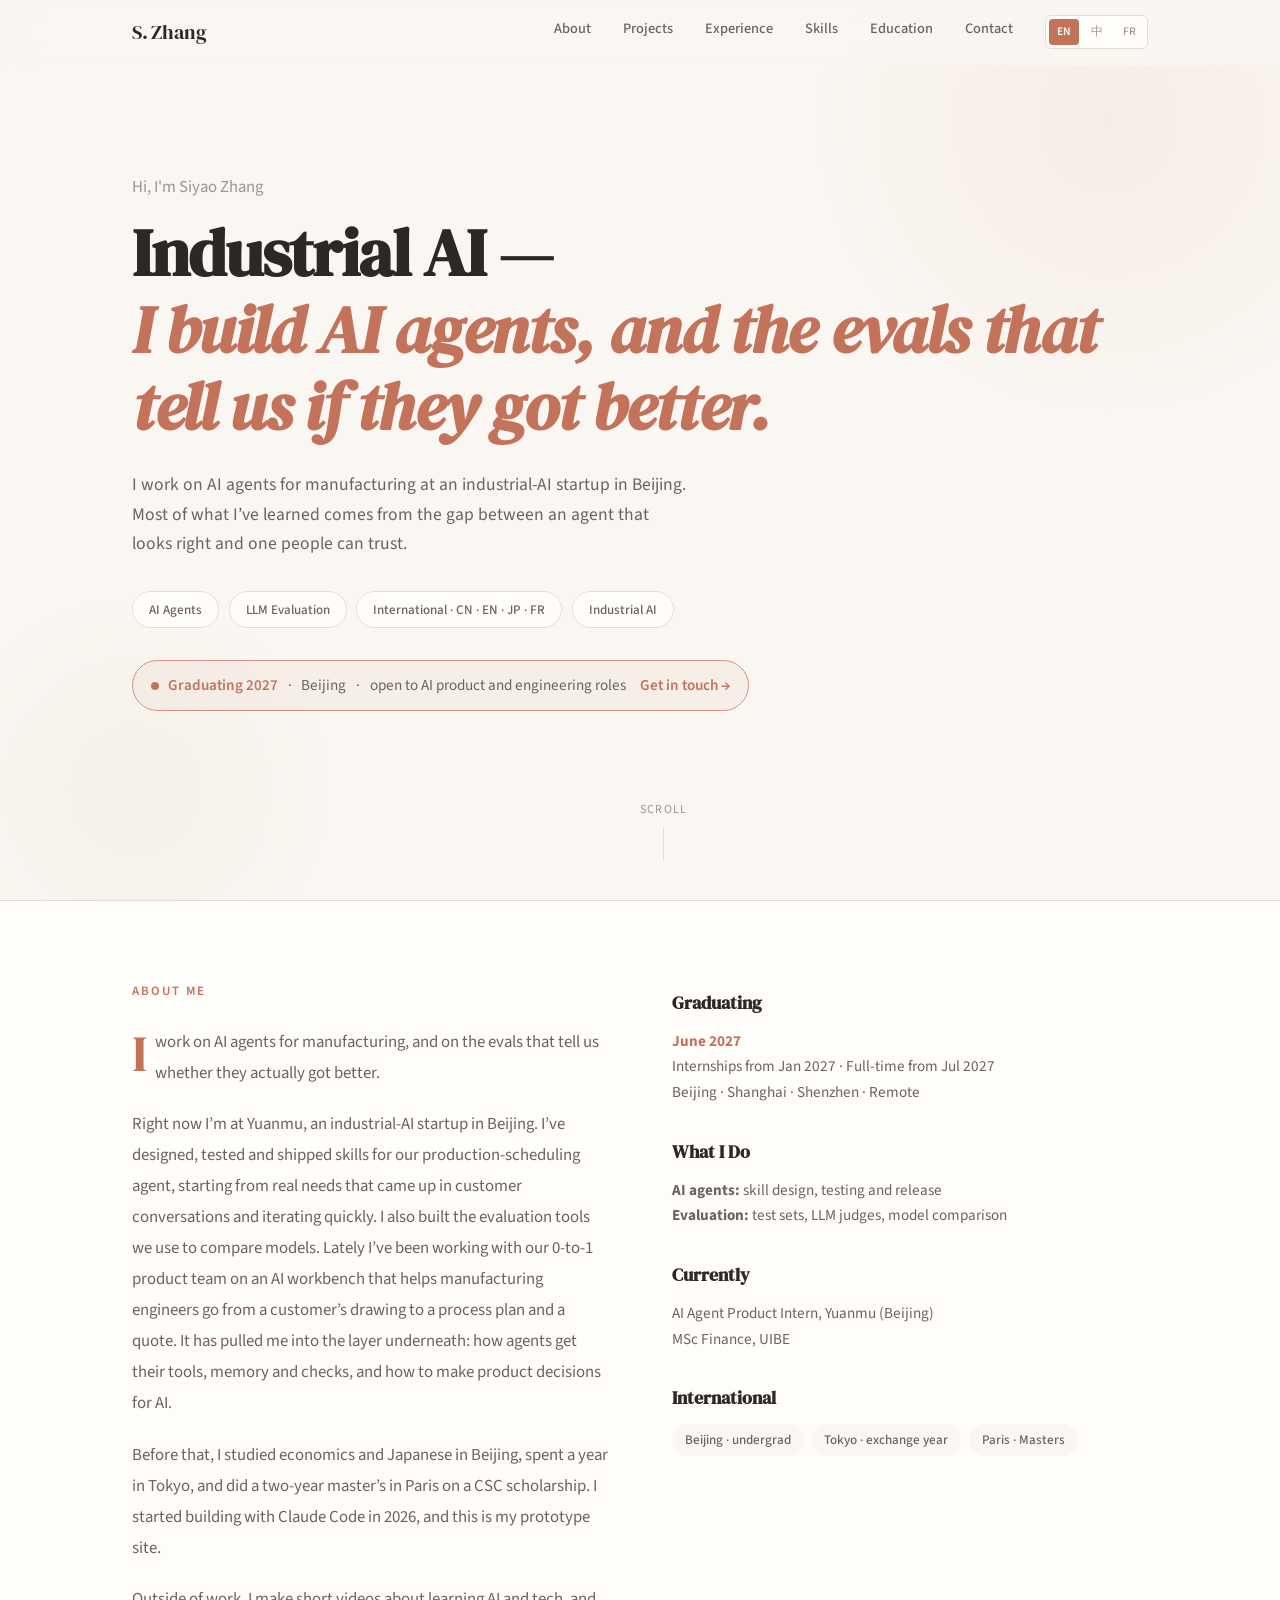
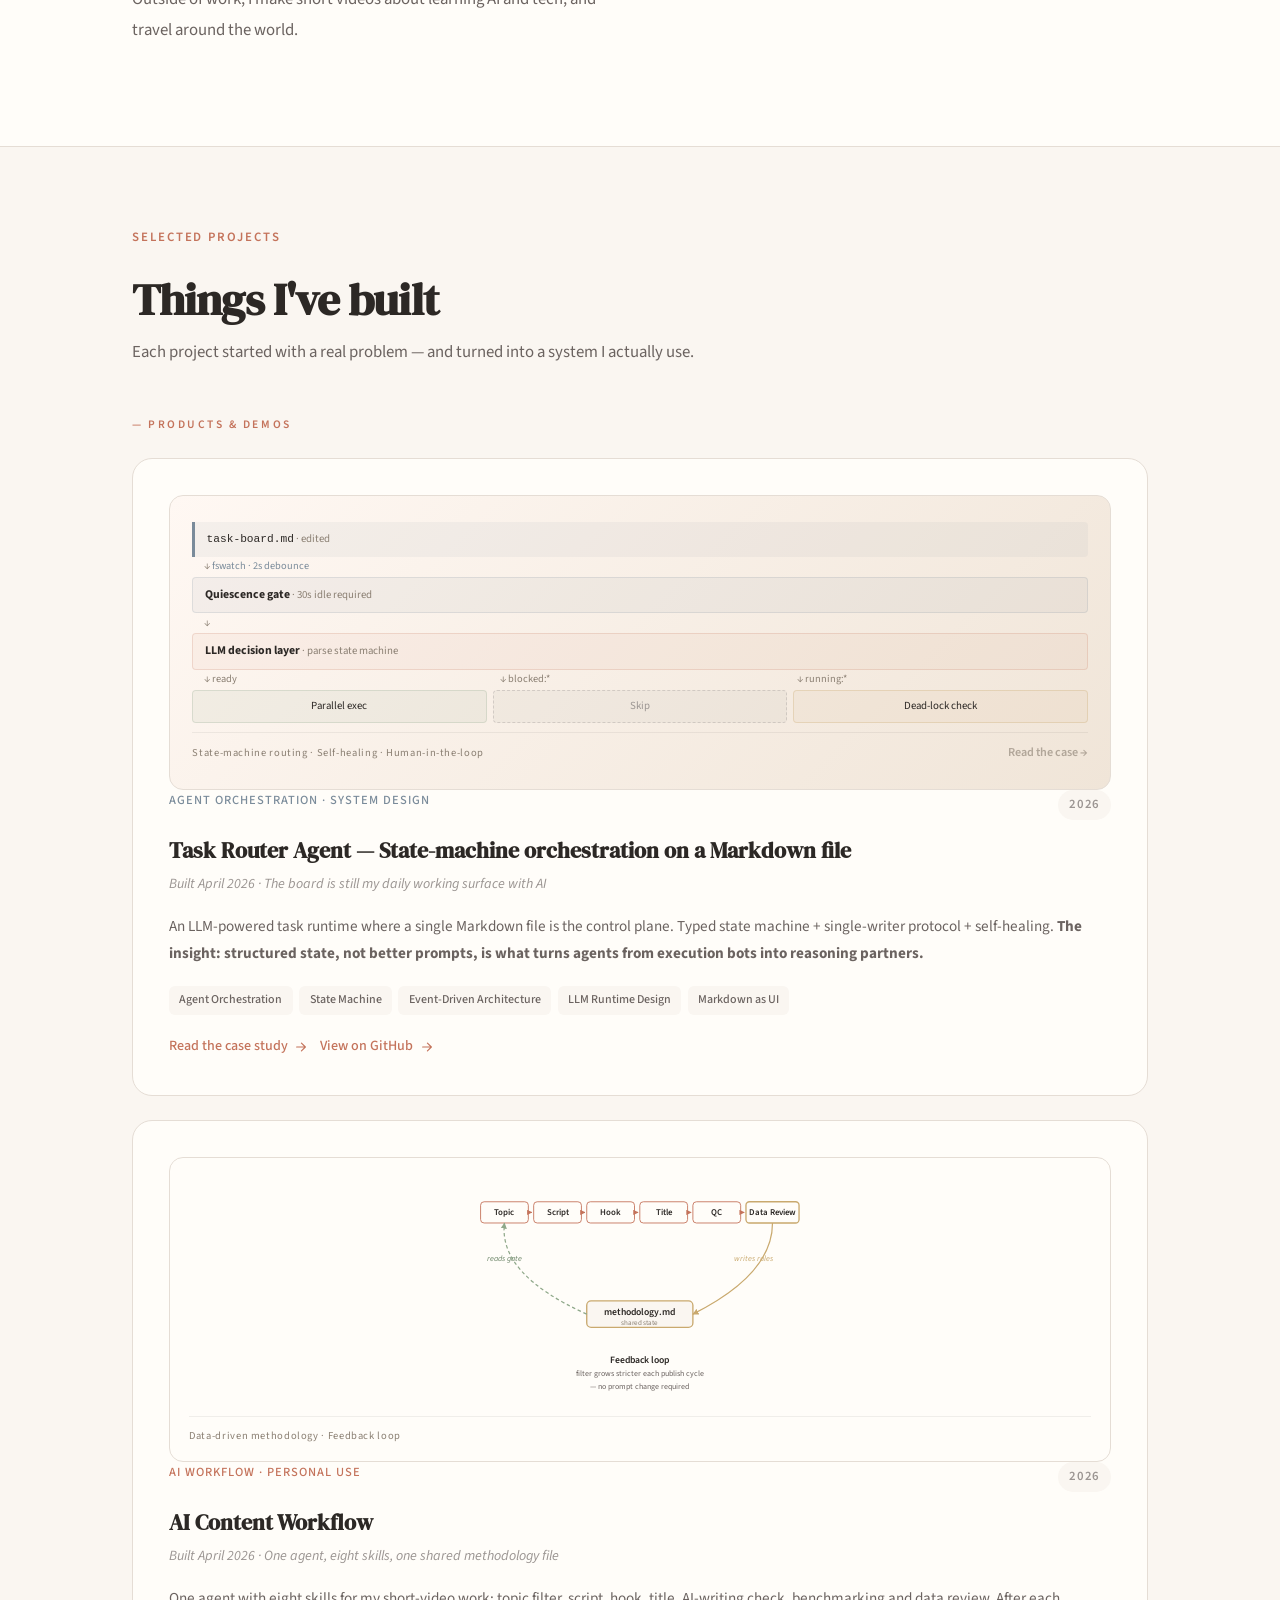
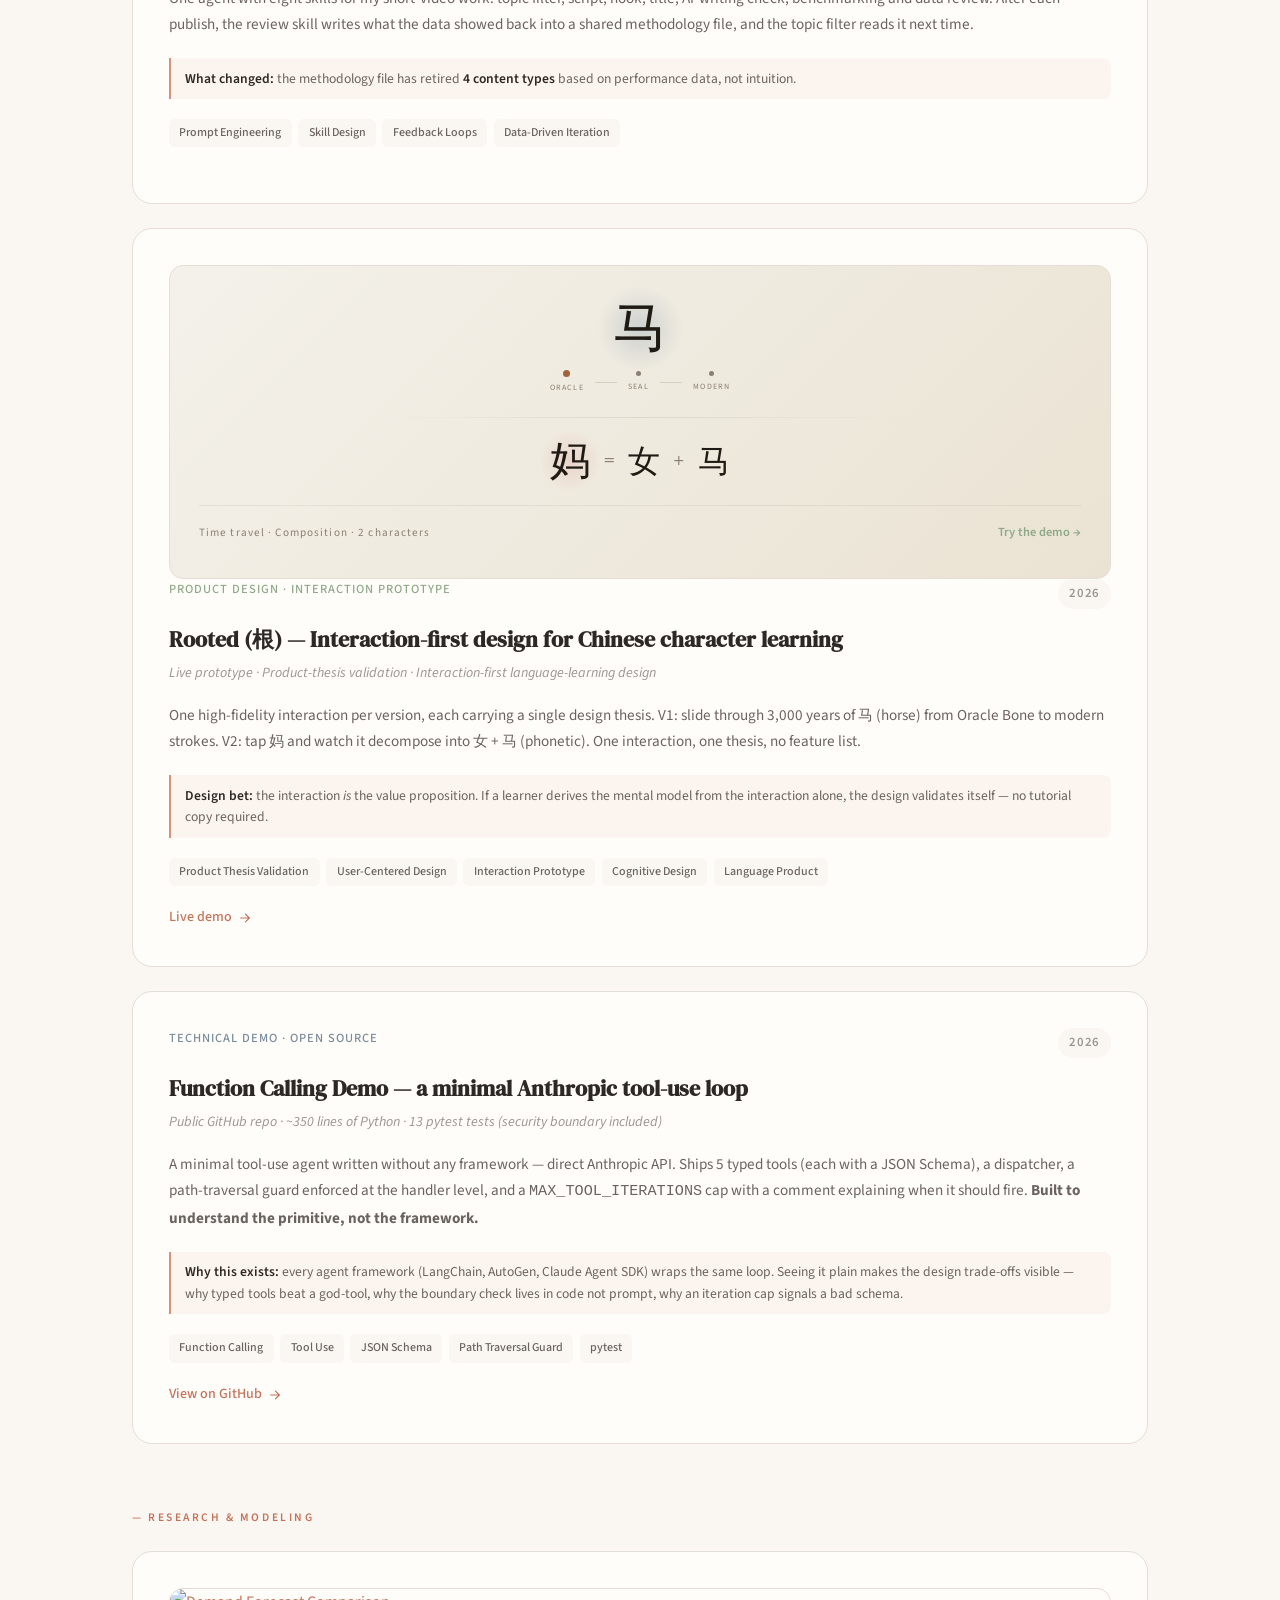
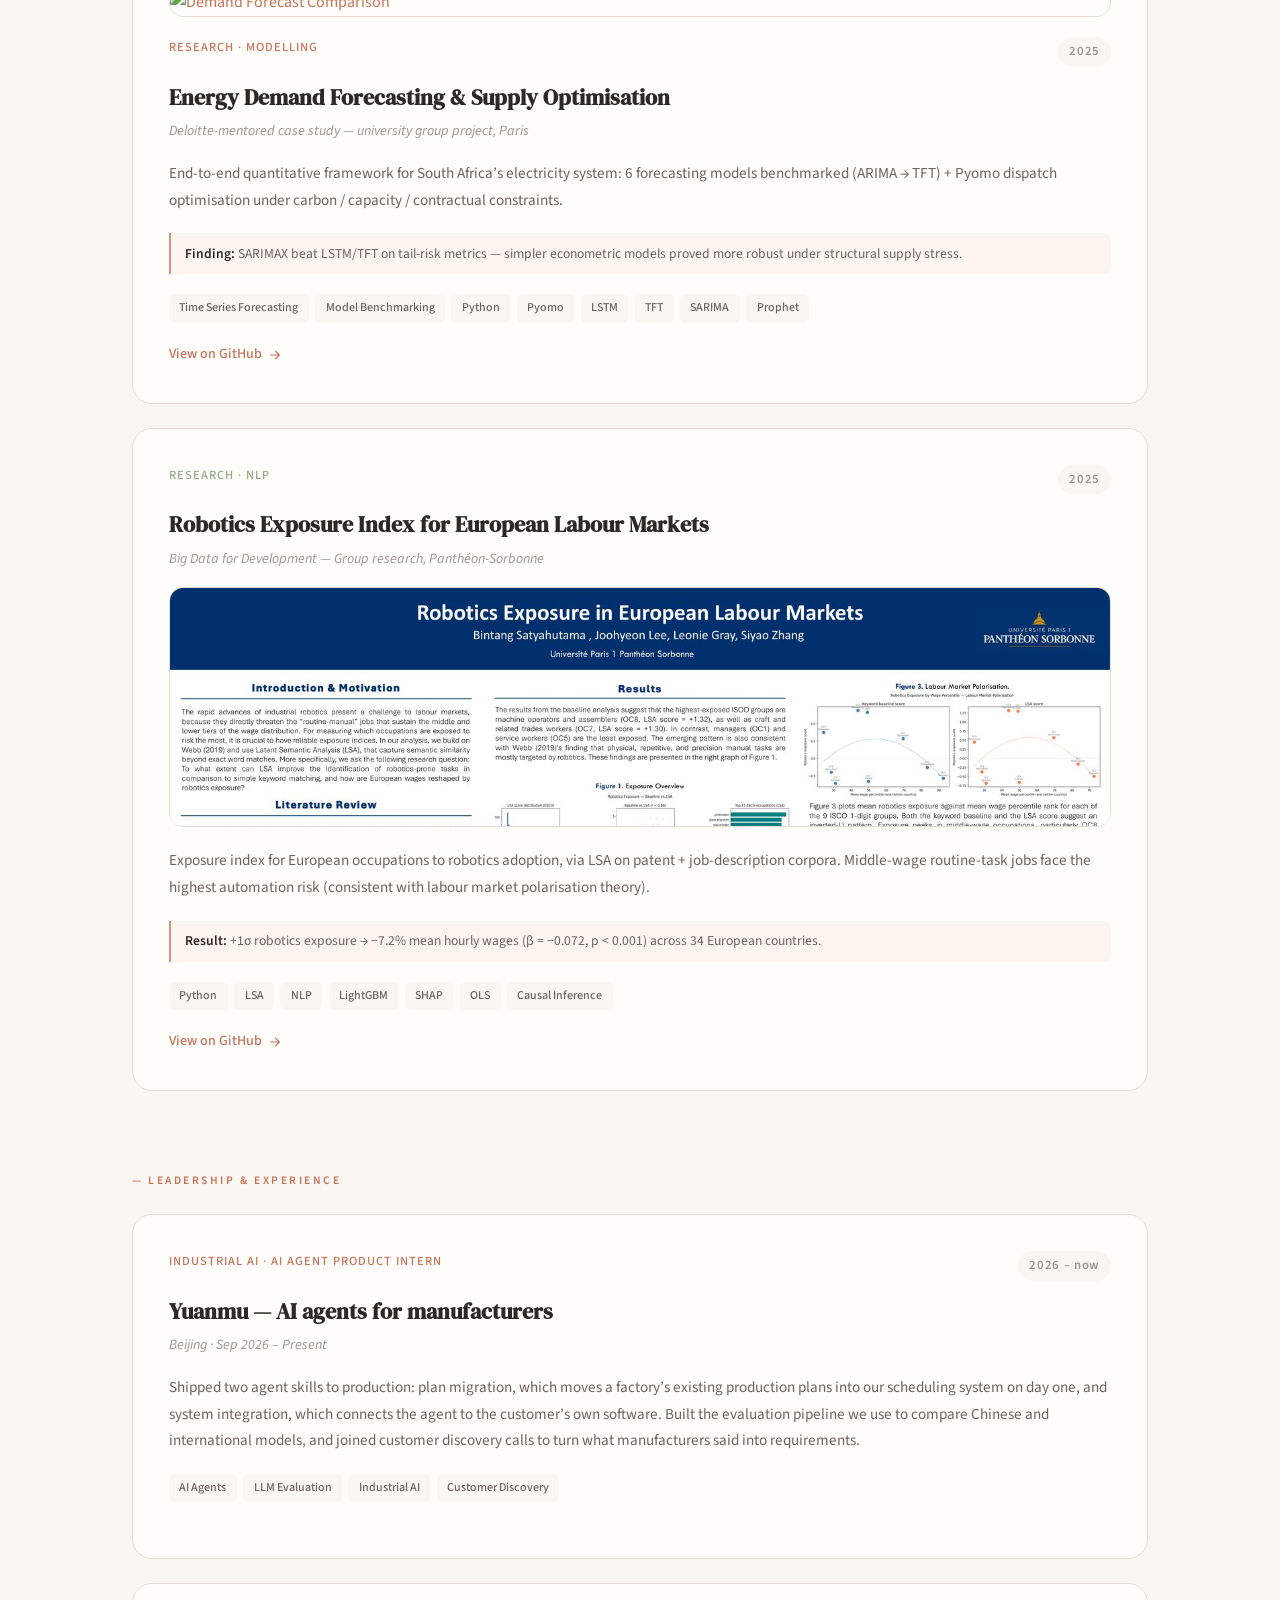
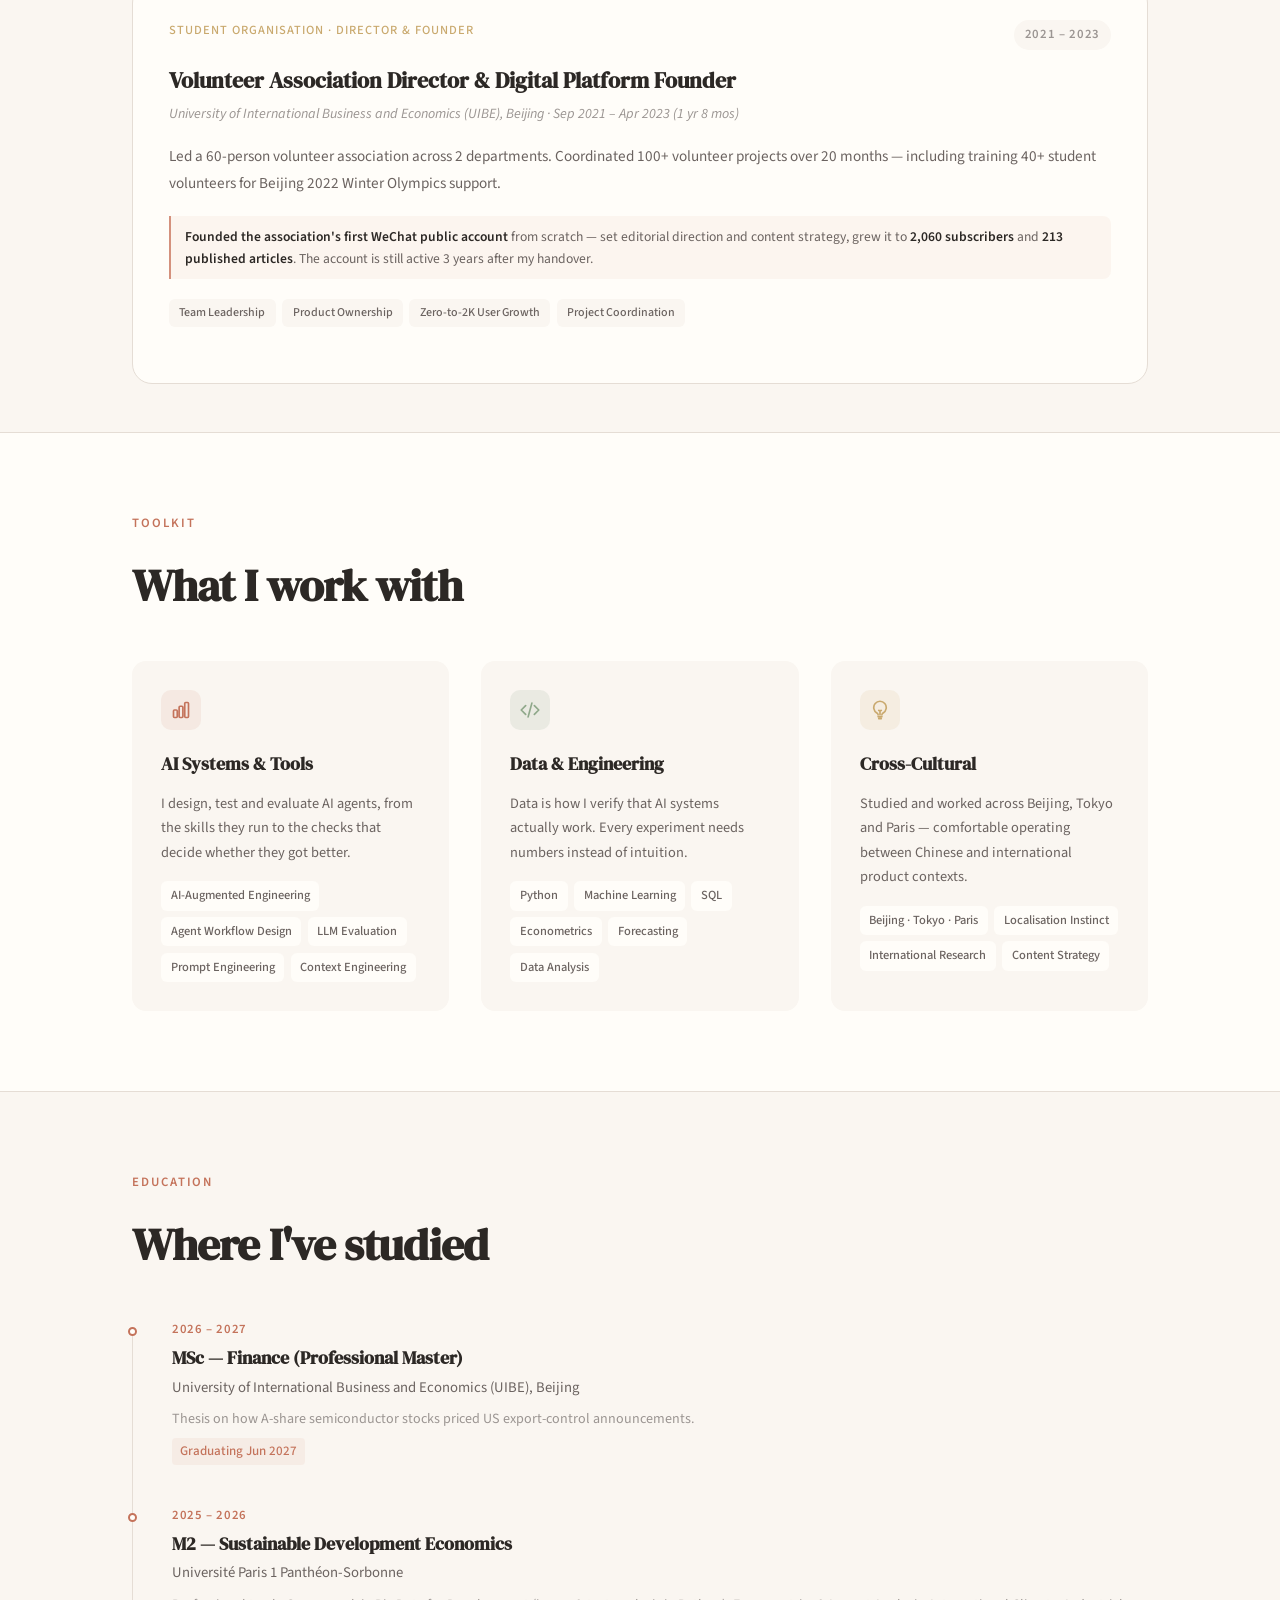
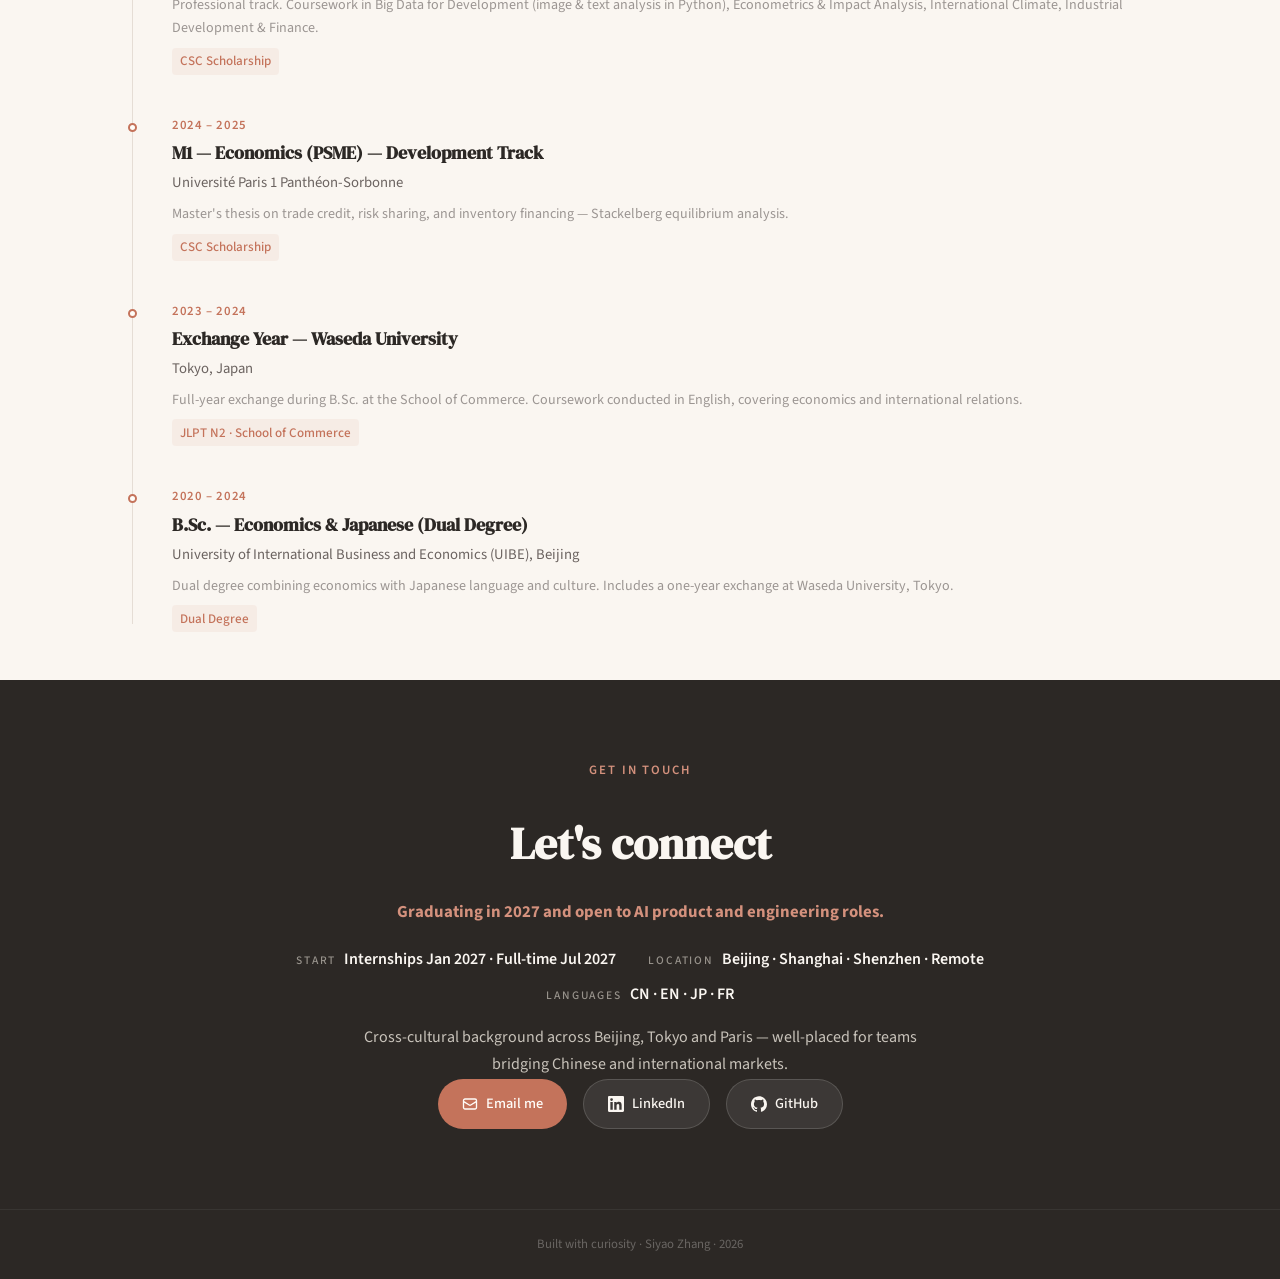
==== commit 9bc1382f: "Apply factual updates on the original design (the previous commit missed them) Co-Authored-By: Claud" ====
--- a/index.html
+++ b/index.html
@@ -3,10 +3,10 @@
 <head>
 <meta charset="UTF-8">
 <meta name="viewport" content="width=device-width, initial-scale=1.0">
-<title>Siyao Zhang — AI Product & Overseas Ops (Beijing · Sept 2026)</title>
-<meta name="description" content="Siyao Zhang — AI product & overseas ops candidate. I design agent systems that learn from their own output. 7-agent content pipeline, 110K+ debut views. Available from Sept 2026, Beijing.">
-<meta property="og:title" content="Siyao Zhang — AI Product & Overseas Ops (Beijing · Sept 2026)">
-<meta property="og:description" content="I design agent systems that learn from their own output. 7-agent content pipeline, 110K+ debut views.">
+<title>Siyao Zhang — Industrial AI · AI Agents & Evals</title>
+<meta name="description" content="Siyao Zhang works on AI agents for manufacturing, and on the evals that tell us whether they actually got better. Graduating 2027.">
+<meta property="og:title" content="Siyao Zhang — Industrial AI · AI Agents &amp; Evals">
+<meta property="og:description" content="Siyao Zhang works on AI agents for manufacturing, and on the evals that tell us whether they actually got better. Graduating 2027.">
 <meta property="og:type" content="website">
 <meta property="og:url" content="https://siyaozhang.com/">
 <link rel="preconnect" href="https://fonts.googleapis.com">
@@ -1213,24 +1213,23 @@
   <div class="container">
     <div class="hero-content">
       <p class="hero-greeting">Hi, I'm Siyao Zhang</p>
-      <h1>AI Product &amp; Overseas Ops —<br><span class="accent">I design agent systems that learn from their own output.</span></h1>
+      <h1>Industrial AI —<br><span class="accent">I build AI agents, and the evals that tell us if they got better.</span></h1>
       <p class="hero-description">
-        AI is pushing the cost of building software toward zero. That makes <strong>attention &mdash; not code &mdash; the scarce input</strong>, and attention only follows real demand.
-        I design agent systems on the build side, and use my own audience as a live demand test, so I can tell which user needs are real before I build.
+        I work on AI agents for manufacturing at an industrial-AI startup in Beijing. Most of what I&rsquo;ve learned comes from the gap between an agent that looks right and one people can trust.
       </p>
       <div class="hero-tags">
-        <span class="hero-tag">AI Product Design</span>
-        <span class="hero-tag">Agent Workflows</span>
+        <span class="hero-tag">AI Agents</span>
+        <span class="hero-tag">LLM Evaluation</span>
         <span class="hero-tag">International &middot; CN &middot; EN &middot; JP &middot; FR</span>
-        <span class="hero-tag">AI-Augmented Engineering</span>
+        <span class="hero-tag">Industrial AI</span>
       </div>
       <p class="hero-availability">
         <span class="availability-dot"></span>
-        <span class="avail-block"><strong>Available from Sept 2026</strong></span>
+        <span class="avail-block"><strong>Graduating 2027</strong></span>
         <span class="avail-sep">&middot;</span>
-        <span class="avail-block">Beijing or remote</span>
+        <span class="avail-block">Beijing</span>
         <span class="avail-sep">&middot;</span>
-        <span class="avail-block">seeking AI product or overseas ops internships</span>
+        <span class="avail-block">open to AI product and engineering roles</span>
         <a href="#contact" class="availability-cta">Get in touch &rarr;</a>
       </p>
     </div>
@@ -1247,21 +1246,23 @@
     <div class="about-content">
       <div class="about-text reveal">
         <div class="section-label">About me</div>
-        <p><strong>What I build:</strong> Two production agent systems in daily use &mdash; a 7-agent content pipeline (first video shipped: <strong>110K+ views · 3,856 saves</strong>) and a Markdown-controlled task router with a typed state machine. Systems design, not prompting.</p>
-        <p><strong>Training:</strong> M2 Economics at Panthéon-Sorbonne, dual-degree in Finance from UIBE Beijing. The habit that transfers: treat every product decision as an experiment &mdash; hypothesise, A/B test, iterate. Same instinct across dispatch optimisation in Python, hook tests on Douyin, and every agent chain I design. Range: three continents (Beijing · Tokyo · Paris), led a 60-person volunteer association &amp; grew a digital platform to 2K+ subscribers.</p>
+        <p>I work on AI agents for manufacturing, and on the evals that tell us whether they actually got better.</p>
+        <p>Right now I&rsquo;m at Yuanmu, an industrial-AI startup in Beijing. I&rsquo;ve designed, tested and shipped skills for our production-scheduling agent, starting from real needs that came up in customer conversations and iterating quickly. I also built the evaluation tools we use to compare models. Lately I&rsquo;ve been working with our 0-to-1 product team on an AI workbench that helps manufacturing engineers go from a customer&rsquo;s drawing to a process plan and a quote. It has pulled me into the layer underneath: how agents get their tools, memory and checks, and how to make product decisions for AI.</p>
+        <p>Before that, I studied economics and Japanese in Beijing, spent a year in Tokyo, and did a two-year master&rsquo;s in Paris on a CSC scholarship. I started building with Claude Code in 2026, and this is my prototype site.</p>
+        <p>Outside of work, I make short videos about learning AI and tech, and travel around the world.</p>
       </div>
       <div class="about-details reveal reveal-delay-2">
         <div class="detail-group">
-          <h3>Available From</h3>
-          <p><strong style="color: var(--accent-terracotta);">September 2026</strong><br>Beijing (on-site) · Remote possible<br>AI Product · Overseas Ops · International AI PM</p>
+          <h3>Graduating</h3>
+          <p><strong style="color: var(--accent-terracotta);">June 2027</strong><br>Internships from Jan 2027 · Full-time from Jul 2027<br>Beijing · Shanghai · Shenzhen · Remote</p>
         </div>
         <div class="detail-group">
           <h3>What I Do</h3>
-          <p><strong>AI Product:</strong> agent workflow design, prompt engineering, PRDs, data-driven iteration<br><strong>Overseas Ops:</strong> localisation (not translation), cross-market content strategy, EU / JP market research</p>
+          <p><strong>AI agents:</strong> skill design, testing and release<br><strong>Evaluation:</strong> test sets, LLM judges, model comparison</p>
         </div>
         <div class="detail-group">
           <h3>Currently</h3>
-          <p>M2 Sustainable Development Economics<br>Université Paris 1 Panthéon-Sorbonne</p>
+          <p>AI Agent Product Intern, Yuanmu (Beijing)<br>MSc Finance, UIBE</p>
         </div>
         <div class="detail-group">
           <h3>International</h3>
@@ -1321,7 +1322,7 @@
             <span class="project-year">2026</span>
           </div>
           <h3>Task Router Agent &mdash; State-machine orchestration on a Markdown file</h3>
-          <p class="project-context">Running daily on my own machine &middot; Session-independent &middot; Self-healing state machine</p>
+          <p class="project-context">Built April 2026 &middot; The board is still my daily working surface with AI</p>
           <p class="project-description">
             An LLM-powered task runtime where a single Markdown file is the control plane. Typed state machine + single-writer protocol + self-healing. <strong>The insight: structured state, not better prompts, is what turns agents from execution bots into reasoning partners.</strong>
           </p>
@@ -1347,7 +1348,7 @@
 
       <!-- AI Content Workflow System -->
       <div class="project-card reveal" style="--card-accent: var(--accent-terracotta);">
-        <a href="prompt-portfolio.html" class="project-visual" style="display: block; text-decoration: none;">
+        <div class="project-visual" style="display: block;">
           <div class="proj-thumb proj-thumb-pipeline" onmouseover="this.style.transform='translateY(-3px)';this.style.boxShadow='0 8px 30px rgba(44,40,37,0.12)';this.querySelector('.vd').style.color='#C4735B'" onmouseout="this.style.transform='';this.style.boxShadow='';this.querySelector('.vd').style.color=''">
             <svg class="pipe-svg" viewBox="0 0 380 260" xmlns="http://www.w3.org/2000/svg" preserveAspectRatio="xMidYMid meet">
               <defs>
@@ -1397,27 +1398,26 @@
             </svg>
             <div class="proj-thumb-cta">
               <span class="proj-thumb-caption">Data-driven methodology · Feedback loop</span>
-              <span class="vd proj-thumb-link">View details &rarr;</span>
             </div>
           </div>
-        </a>
+        </div>
         <div>
           <div class="project-card-top">
-            <span class="project-type">AI Agent System &middot; Production</span>
+            <span class="project-type">AI Workflow &middot; Personal Use</span>
             <span class="project-year">2026</span>
           </div>
-          <h3>AI Content Automation Pipeline</h3>
-          <p class="project-context">Running daily on my own content workflow &middot; Methodology file self-updates via feedback loop</p>
+          <h3>AI Content Workflow</h3>
+          <p class="project-context">Built April 2026 &middot; One agent, eight skills, one shared methodology file</p>
           <p class="project-description">
-            7 agents covering topic → script → hook → title → quality check → data review. Each agent has a typed I/O contract; the Data Review agent writes validated rules back into a shared methodology file that the Topic Filter reads on the next cycle &mdash; so the filter gets stricter over time without prompt changes.
+            One agent with eight skills for my short-video work: topic filter, script, hook, title, AI-writing check, benchmarking and data review. After each publish, the review skill writes what the data showed back into a shared methodology file, and the topic filter reads it next time.
           </p>
           <div class="project-finding">
-            <strong>After 12 publishes:</strong> first video shipped <strong>110K views · 3,856 saves</strong> · <strong>3 content types auto-banned</strong> by data, not intuition · methodology file grown from 0 → 3 banned + 4 validated formats.
+            <strong>What changed:</strong> the methodology file has retired <strong>4 content types</strong> based on performance data, not intuition.
           </div>
           <div class="project-tech">
             <span class="tech-tag">Prompt Engineering</span>
-            <span class="tech-tag">Agent Routing Architecture</span>
-            <span class="tech-tag">Multi-Agent Orchestration</span>
+            <span class="tech-tag">Skill Design</span>
+            <span class="tech-tag">Feedback Loops</span>
             <span class="tech-tag">Data-Driven Iteration</span>
           </div>
         </div>
@@ -1638,6 +1638,23 @@
     </div>
 
     <div class="project-grid">
+      <div class="project-card reveal" style="--card-accent: var(--accent-terracotta);">
+        <div class="project-card-top">
+          <span class="project-type">Industrial AI &middot; AI Agent Product Intern</span>
+          <span class="project-year">2026 &ndash; now</span>
+        </div>
+        <h3>Yuanmu &mdash; AI agents for manufacturers</h3>
+        <p class="project-context">Beijing &middot; Sep 2026 &ndash; Present</p>
+        <p class="project-description">
+          Shipped two agent skills to production: plan migration, which moves a factory&rsquo;s existing production plans into our scheduling system on day one, and system integration, which connects the agent to the customer&rsquo;s own software. Built the evaluation pipeline we use to compare Chinese and international models, and joined customer discovery calls to turn what manufacturers said into requirements.
+        </p>
+        <div class="project-tech">
+          <span class="tech-tag">AI Agents</span>
+          <span class="tech-tag">LLM Evaluation</span>
+          <span class="tech-tag">Industrial AI</span>
+          <span class="tech-tag">Customer Discovery</span>
+        </div>
+      </div>
       <div class="project-card reveal" style="--card-accent: var(--accent-gold);">
         <div class="project-card-top">
           <span class="project-type">Student Organisation &middot; Director &amp; Founder</span>
@@ -1676,11 +1693,11 @@
           <svg xmlns="http://www.w3.org/2000/svg" width="20" height="20" fill="none" viewBox="0 0 24 24" stroke-width="2" stroke="currentColor"><path stroke-linecap="round" stroke-linejoin="round" d="M3 13.125C3 12.504 3.504 12 4.125 12h2.25c.621 0 1.125.504 1.125 1.125v6.75C7.5 20.496 6.996 21 6.375 21h-2.25A1.125 1.125 0 013 19.875v-6.75zM9.75 8.625c0-.621.504-1.125 1.125-1.125h2.25c.621 0 1.125.504 1.125 1.125v11.25c0 .621-.504 1.125-1.125 1.125h-2.25a1.125 1.125 0 01-1.125-1.125V8.625zM16.5 4.125c0-.621.504-1.125 1.125-1.125h2.25C20.496 3 21 3.504 21 4.125v15.75c0 .621-.504 1.125-1.125 1.125h-2.25a1.125 1.125 0 01-1.125-1.125V4.125z"/></svg>
         </div>
         <h3>AI Systems & Tools</h3>
-        <p>I design systems where multiple AI agents handle entire workflows — from decision-making to execution to self-review.</p>
+        <p>I design, test and evaluate AI agents, from the skills they run to the checks that decide whether they got better.</p>
         <div class="skill-items">
           <span class="skill-item">AI-Augmented Engineering</span>
           <span class="skill-item">Agent Workflow Design</span>
-          <span class="skill-item">Multi-Agent Orchestration</span>
+          <span class="skill-item">LLM Evaluation</span>
           <span class="skill-item">Prompt Engineering</span>
           <span class="skill-item">Context Engineering</span>
         </div>
@@ -1729,9 +1746,17 @@
 
     <div class="timeline reveal">
       <div class="timeline-item">
+        <div class="timeline-year">2026 – 2027</div>
+        <h3>MSc — Finance (Professional Master)</h3>
+        <p class="timeline-institution">University of International Business and Economics (UIBE), Beijing</p>
+        <p class="timeline-details">Thesis on how A-share semiconductor stocks priced US export-control announcements.</p>
+        <span class="timeline-highlight">Graduating Jun 2027</span>
+      </div>
+
+      <div class="timeline-item">
         <div class="timeline-year">2025 – 2026</div>
         <h3>M2 — Sustainable Development Economics</h3>
-        <p class="timeline-institution">Université Paris 1 Panthéon-Sorbonne · Dual Degree in Finance, UIBE Beijing</p>
+        <p class="timeline-institution">Université Paris 1 Panthéon-Sorbonne</p>
         <p class="timeline-details">Professional track. Coursework in Big Data for Development (image & text analysis in Python), Econometrics & Impact Analysis, International Climate, Industrial Development & Finance.</p>
         <span class="timeline-highlight">CSC Scholarship</span>
       </div>
@@ -1768,11 +1793,11 @@
   <div class="container">
     <div class="section-label">Get in touch</div>
     <h2>Let's connect</h2>
-    <p style="margin-bottom: 1.2rem;"><strong style="color: var(--accent-terracotta-light);">Currently seeking AI product or overseas ops internships.</strong></p>
+    <p style="margin-bottom: 1.2rem;"><strong style="color: var(--accent-terracotta-light);">Graduating in 2027 and open to AI product and engineering roles.</strong></p>
     <div class="contact-meta">
-      <div class="contact-meta-item"><span class="contact-meta-label">Start</span><span class="contact-meta-value">Sept 2026</span></div>
-      <div class="contact-meta-item"><span class="contact-meta-label">Location</span><span class="contact-meta-value">Beijing or remote</span></div>
-      <div class="contact-meta-item"><span class="contact-meta-label">Duration</span><span class="contact-meta-value">3–6 months</span></div>
+      <div class="contact-meta-item"><span class="contact-meta-label">Start</span><span class="contact-meta-value">Internships Jan 2027 · Full-time Jul 2027</span></div>
+      <div class="contact-meta-item"><span class="contact-meta-label">Location</span><span class="contact-meta-value">Beijing · Shanghai · Shenzhen · Remote</span></div>
+      <div class="contact-meta-item"><span class="contact-meta-label">Languages</span><span class="contact-meta-value">CN · EN · JP · FR</span></div>
     </div>
     <p style="font-size: 1rem; opacity: 0.8; max-width: 560px; margin: 1rem auto 0;">Cross-cultural background across Beijing, Tokyo and Paris — well-placed for teams bridging Chinese and international markets.</p>
     <div class="contact-links">
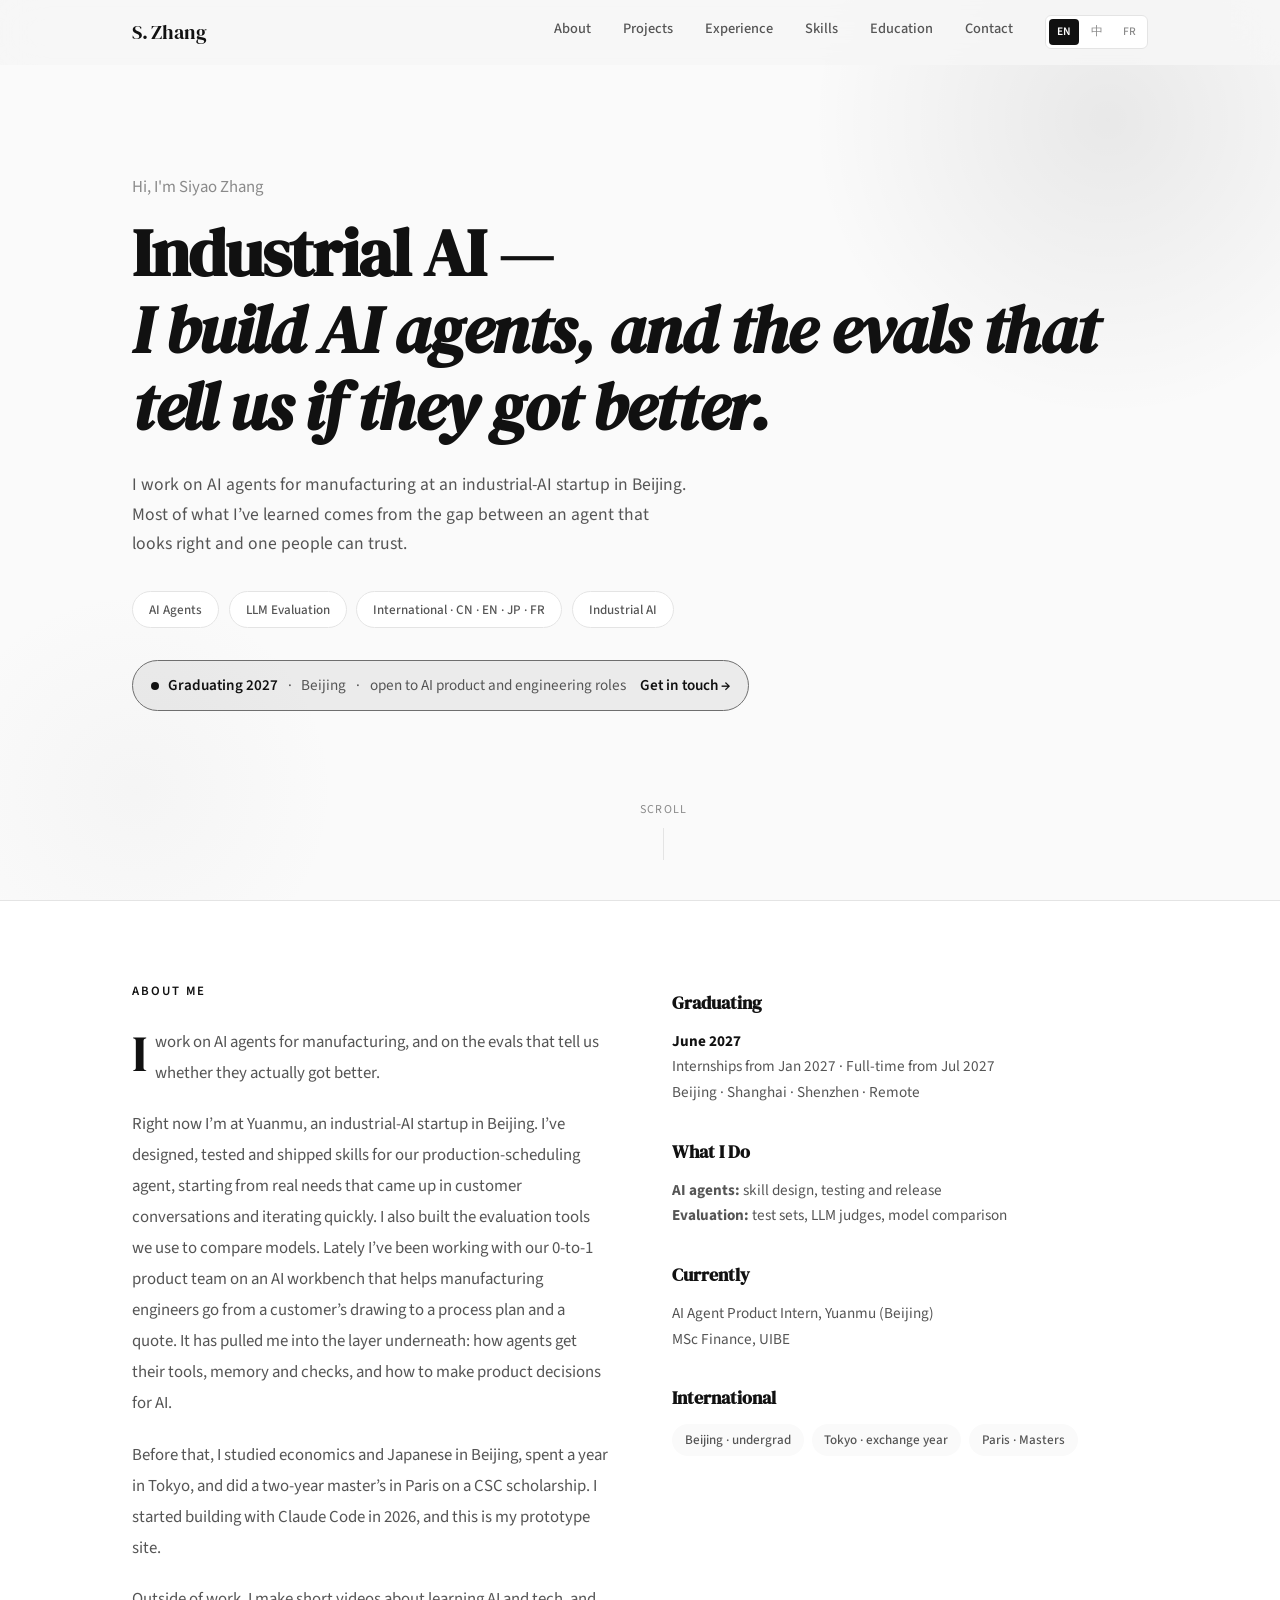
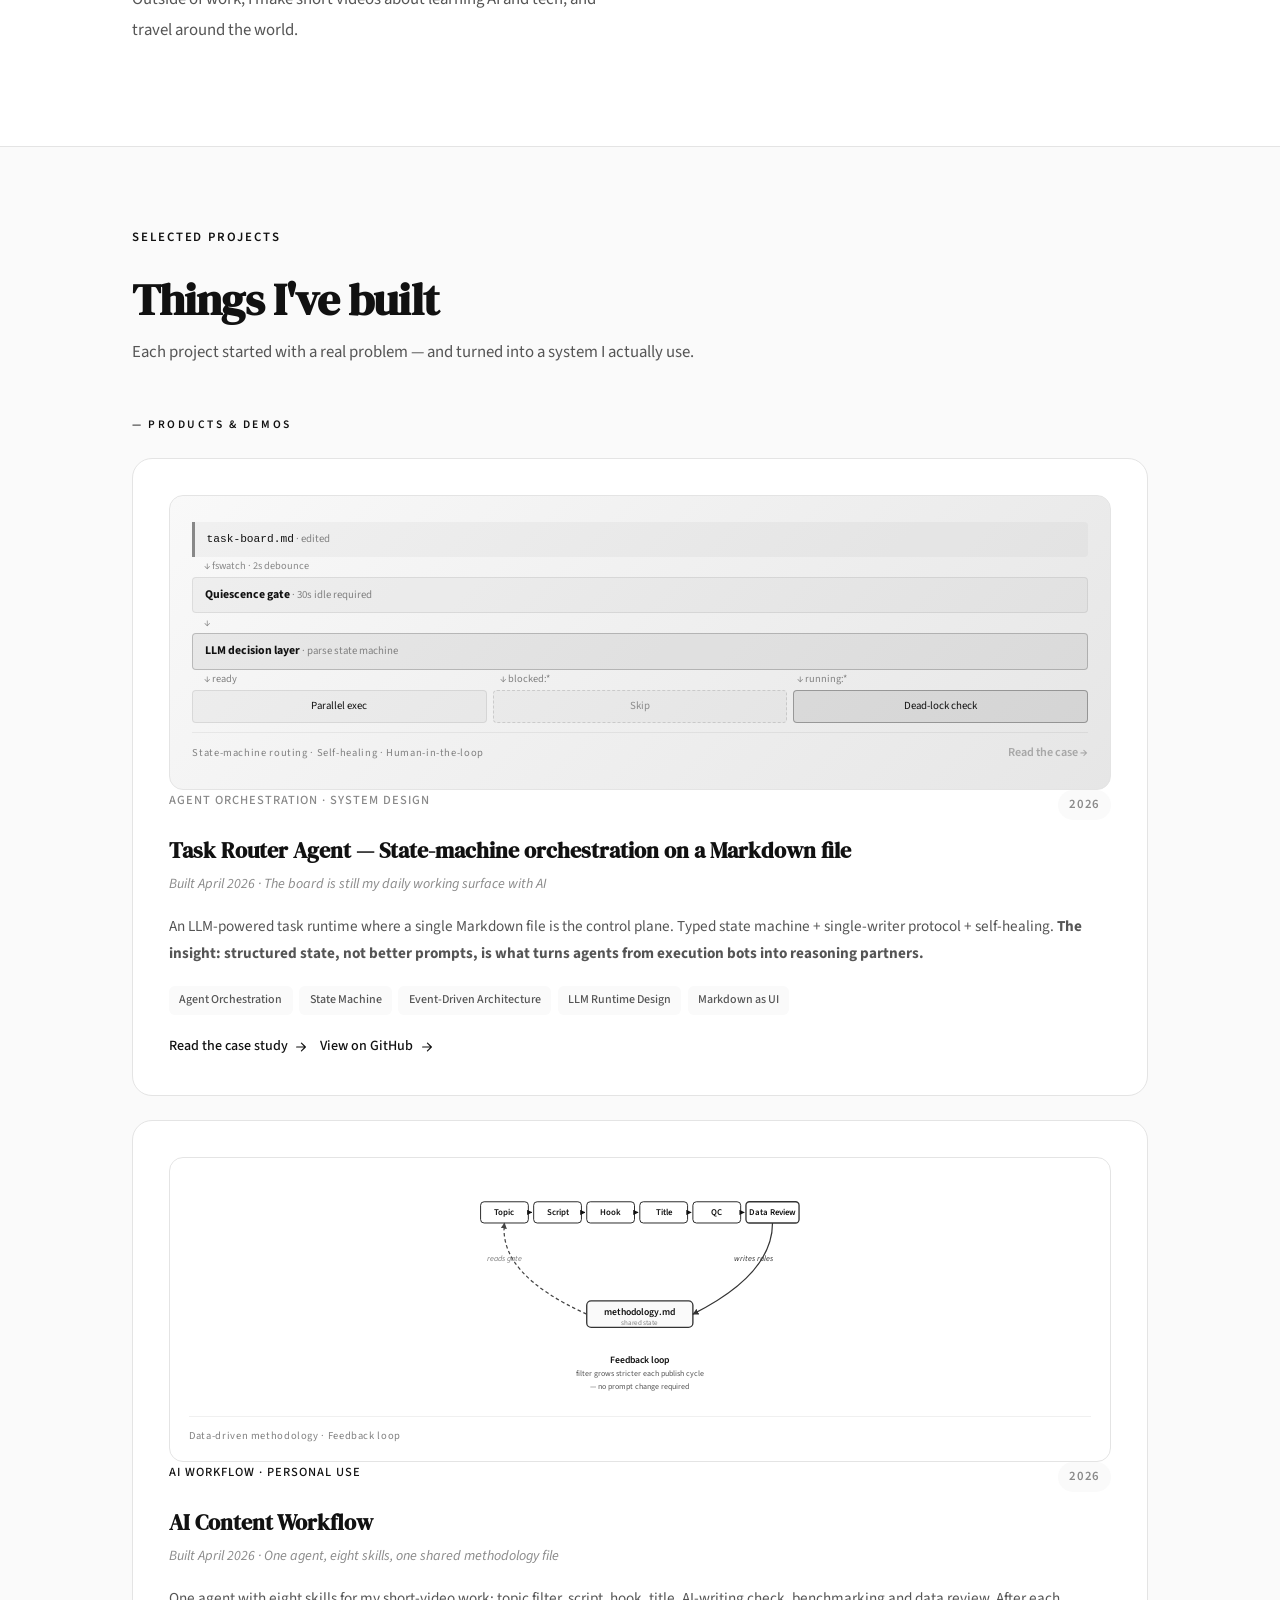
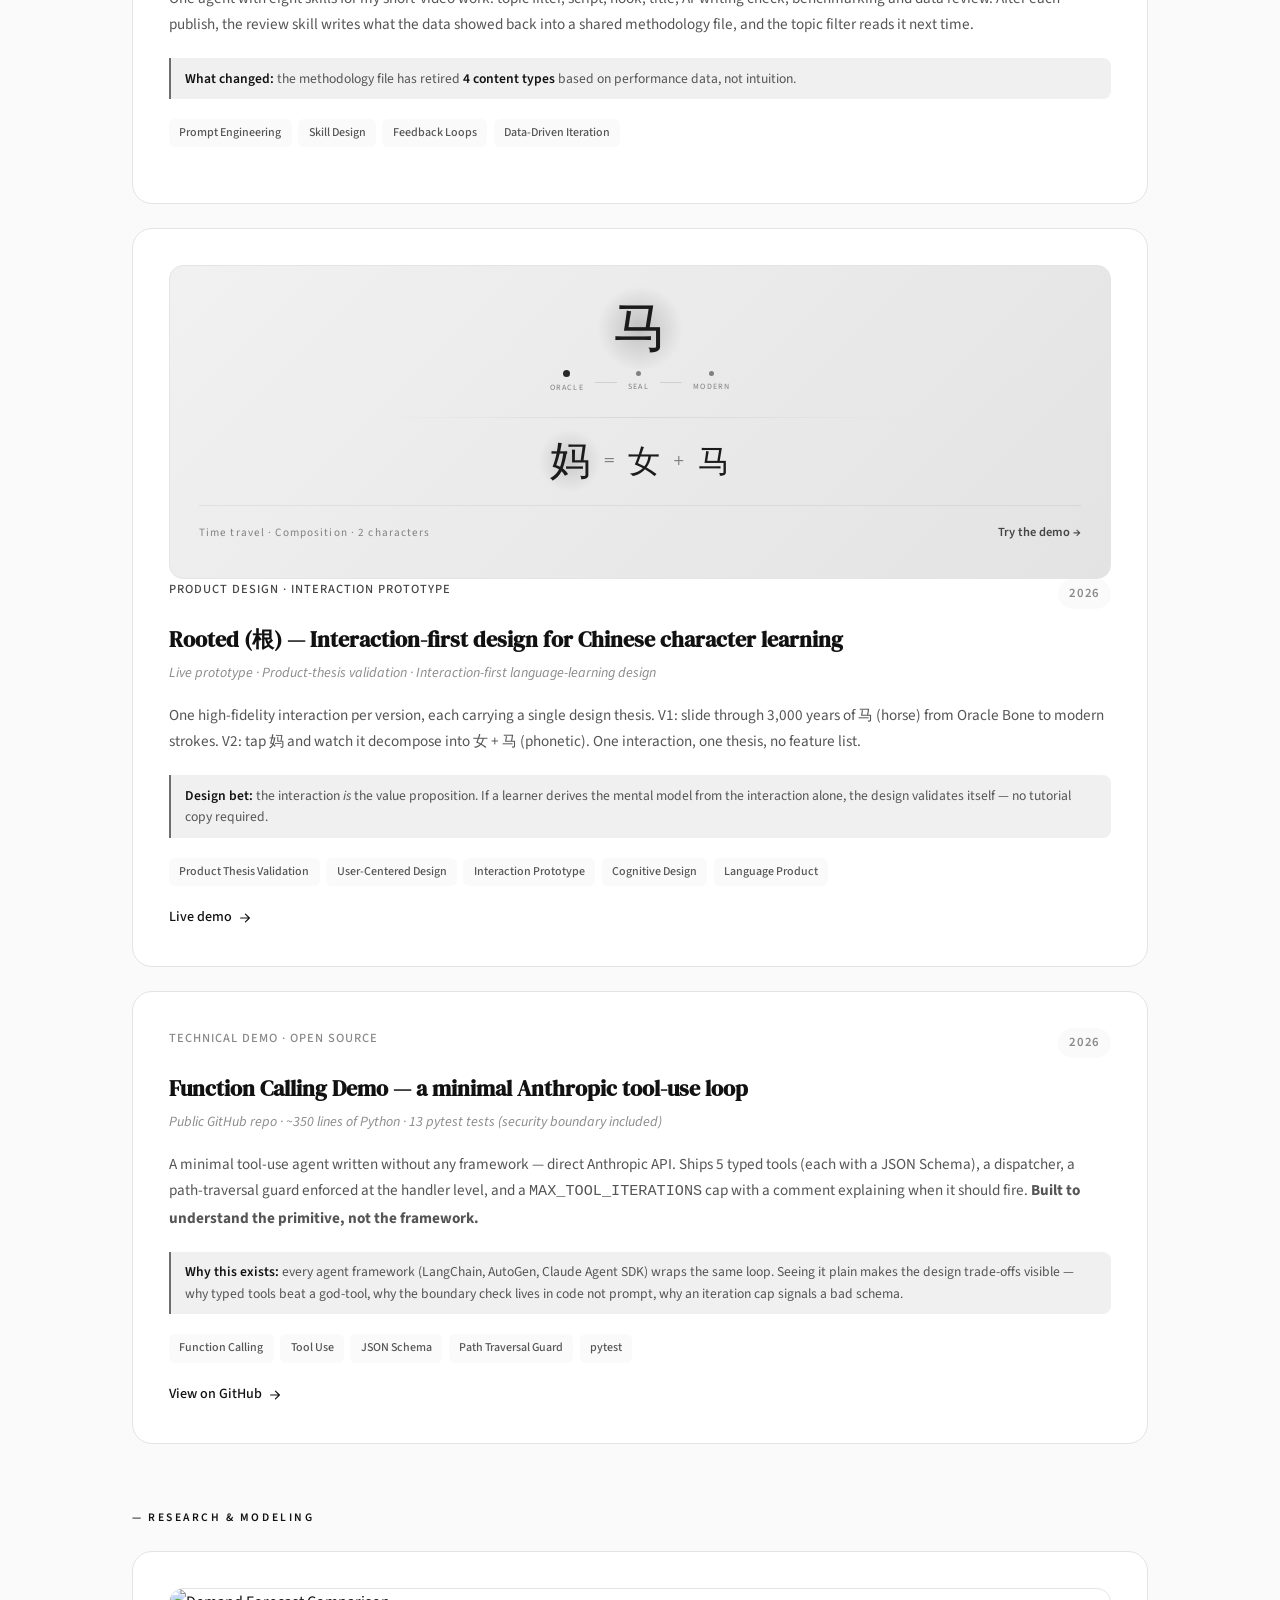
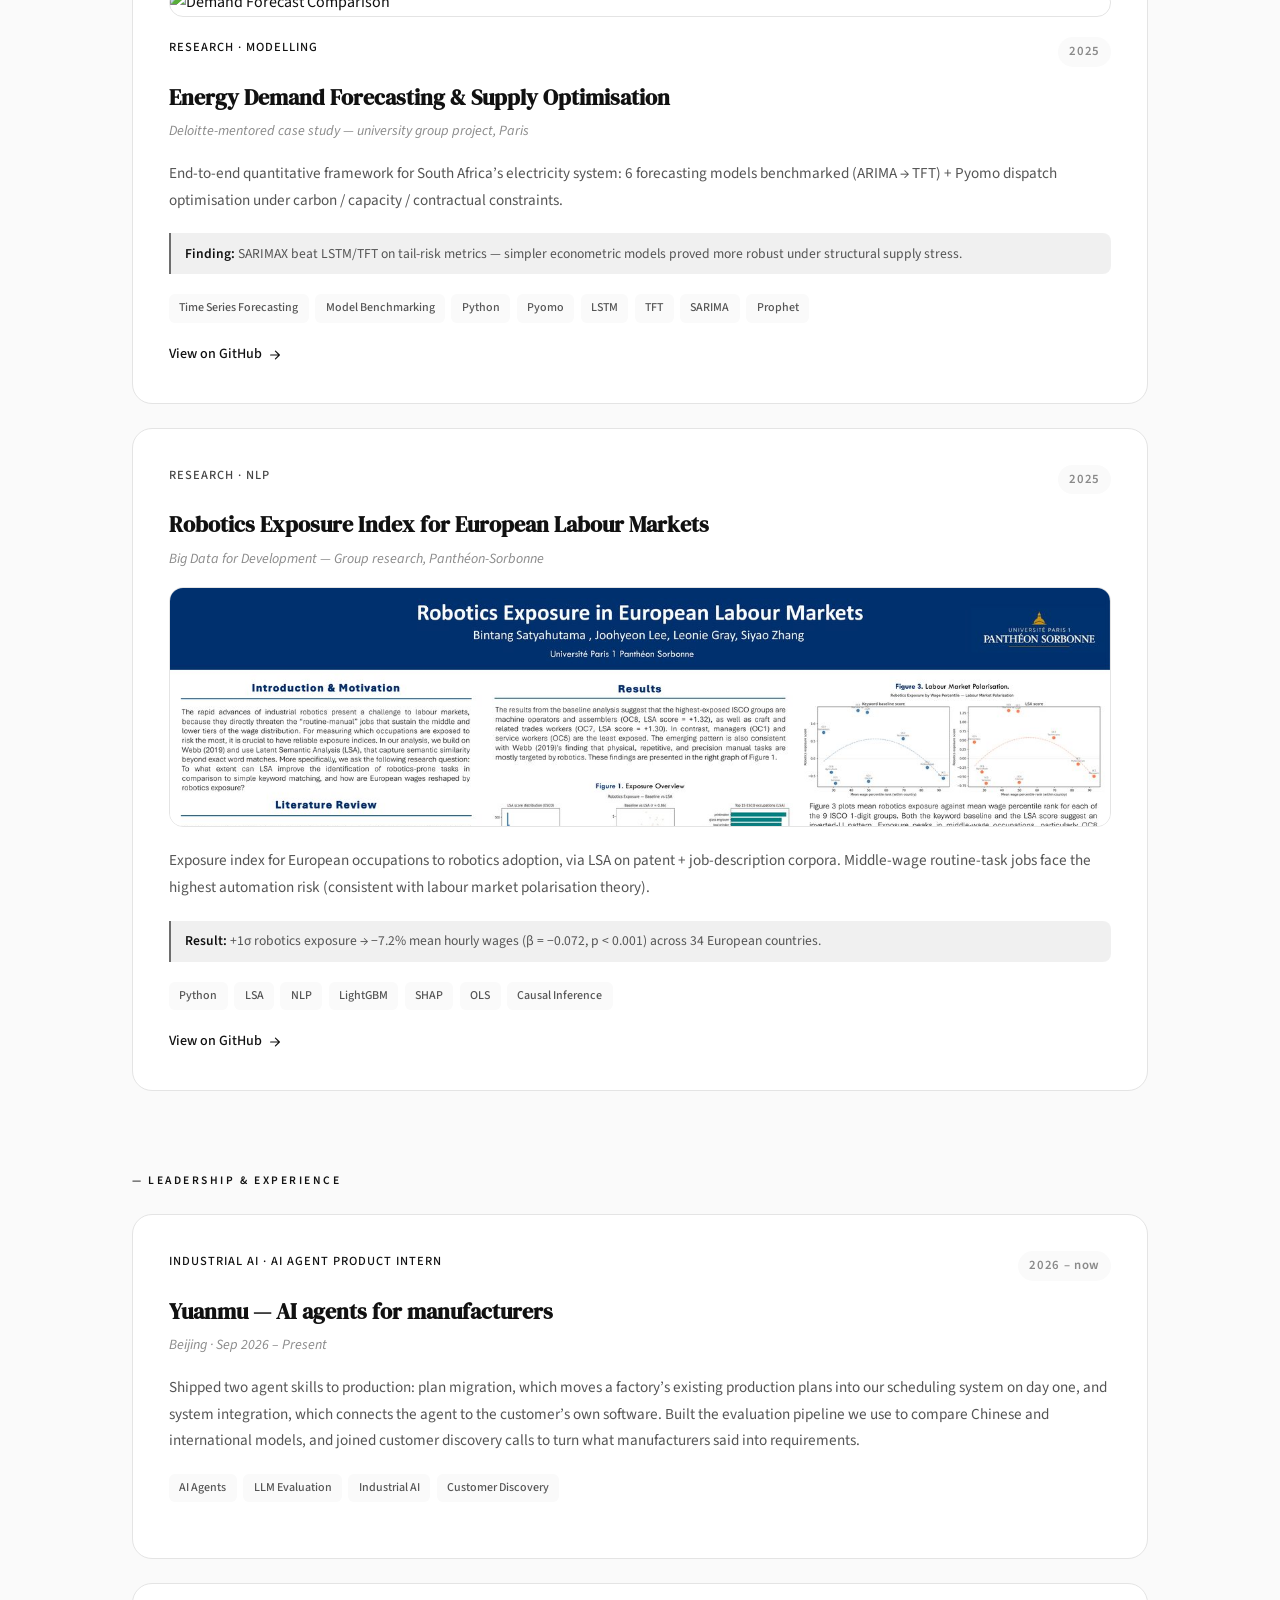
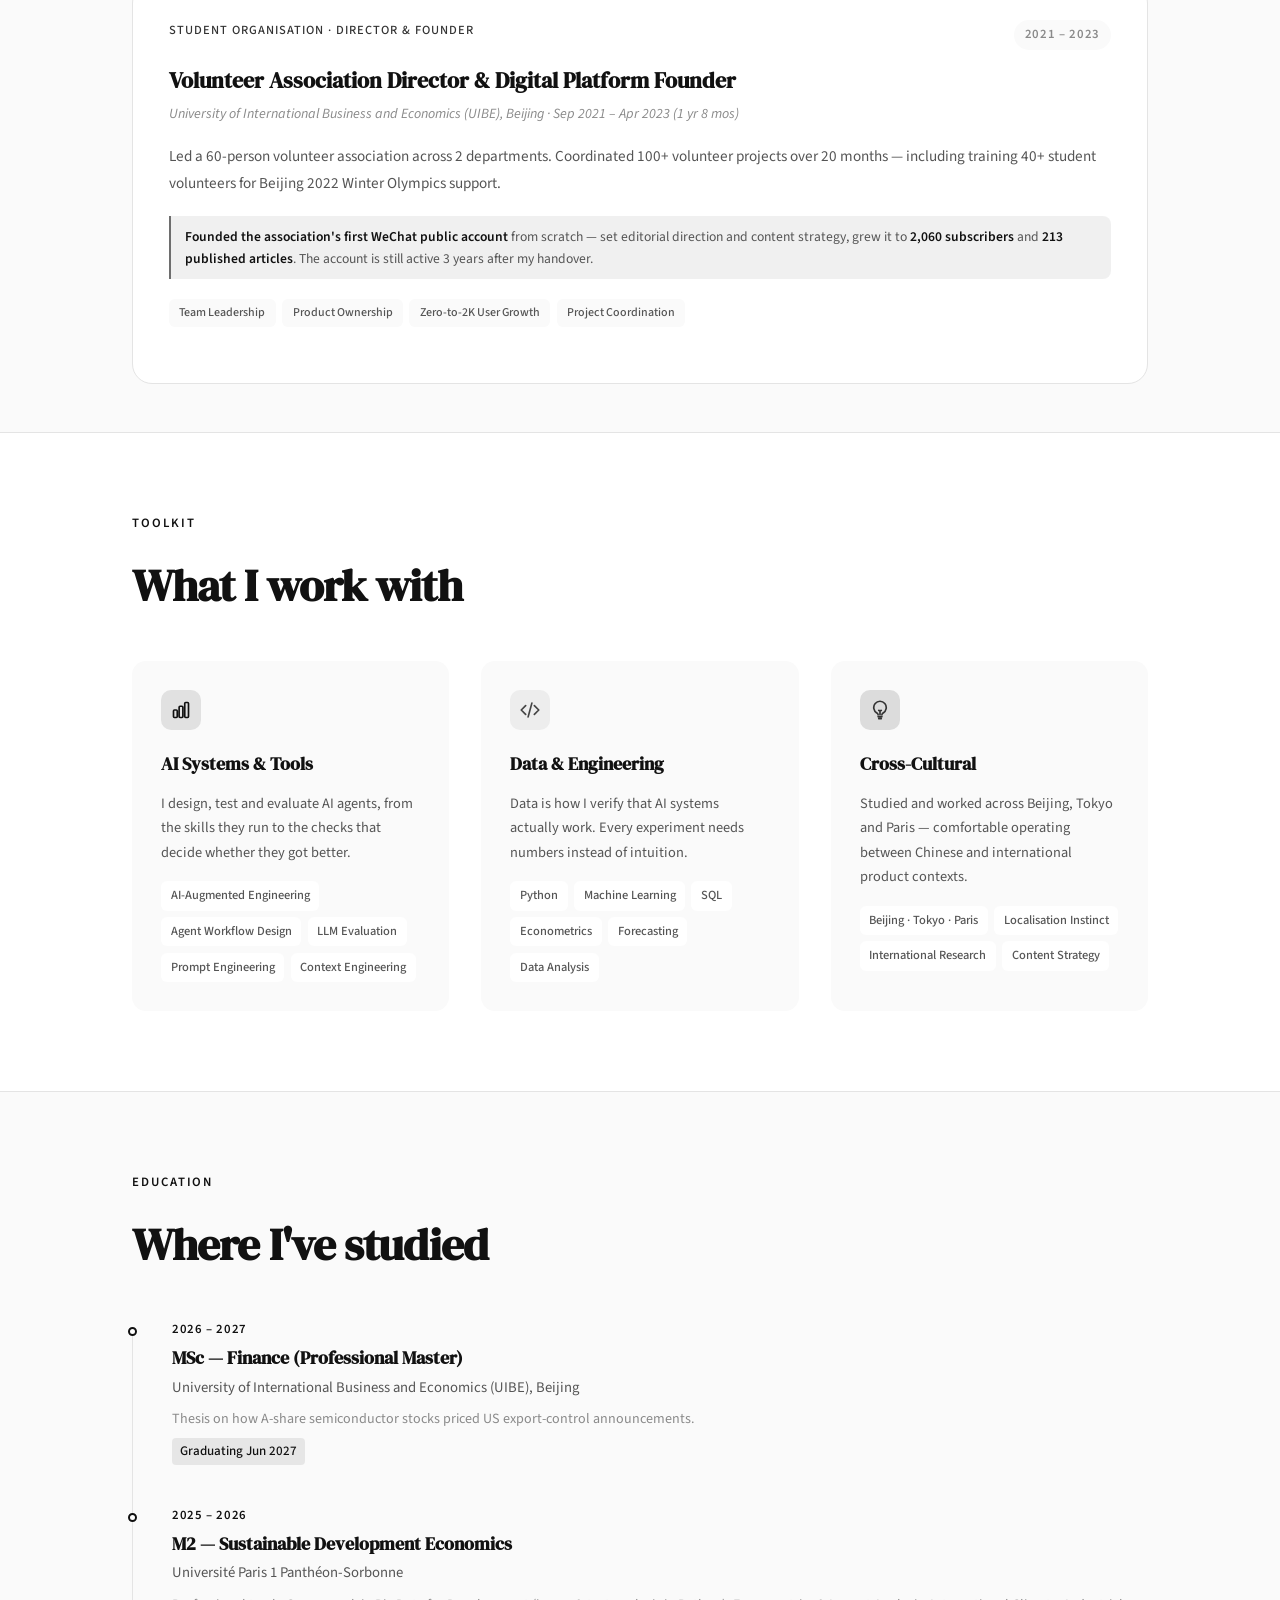
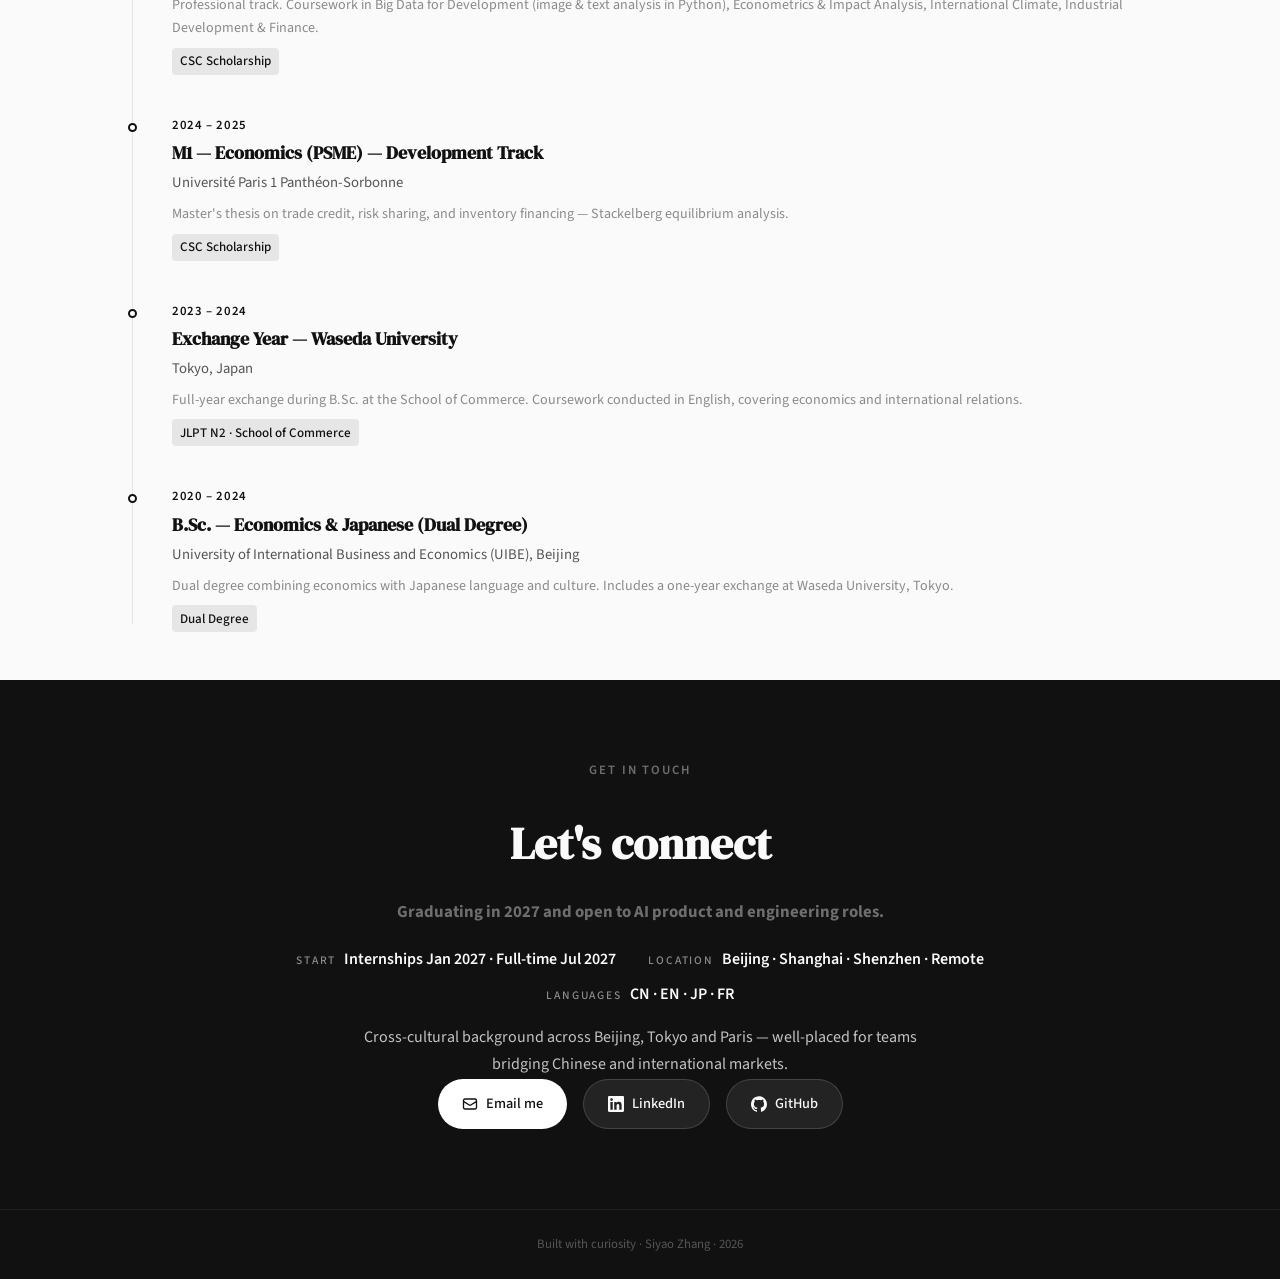
==== commit ab1e24a4: "Black-and-white palette on the original layout Co-Authored-By: Claude Opus 5.5 <noreply@anthropic.co" ====
--- a/index.html
+++ b/index.html
@@ -15,22 +15,22 @@
 <style>
 /* ========== VARIABLES ========== */
 :root {
-  --cream: #FAF6F1;
-  --cream-dark: #F0EAE0;
-  --warm-white: #FFFDF9;
-  --text-primary: #2C2825;
-  --text-secondary: #6B6360;
-  --text-light: #9B9592;
-  --accent-terracotta: #C4735B;
-  --accent-terracotta-light: #D4917D;
-  --accent-sage: #8FA88A;
-  --accent-sage-light: #B5CBB0;
-  --accent-gold: #C9A96E;
-  --accent-gold-light: #DFC99E;
-  --border: #E5DDD5;
-  --shadow-sm: 0 1px 3px rgba(44,40,37,0.04);
-  --shadow-md: 0 4px 16px rgba(44,40,37,0.06);
-  --shadow-lg: 0 8px 32px rgba(44,40,37,0.08);
+  --cream: #FAFAFA;
+  --cream-dark: #EFEFEF;
+  --warm-white: #FFFFFF;
+  --text-primary: #111111;
+  --text-secondary: #555555;
+  --text-light: #8A8A8A;
+  --accent-terracotta: #111111;
+  --accent-terracotta-light: #6E6E6E;
+  --accent-sage: #444444;
+  --accent-sage-light: #BDBDBD;
+  --accent-gold: #333333;
+  --accent-gold-light: #C8C8C8;
+  --border: #E4E4E4;
+  --shadow-sm: 0 1px 3px rgba(41, 41, 41, 0.04);
+  --shadow-md: 0 4px 16px rgba(41, 41, 41, 0.06);
+  --shadow-lg: 0 8px 32px rgba(41, 41, 41, 0.08);
   --radius-sm: 8px;
   --radius-md: 14px;
   --radius-lg: 20px;
@@ -90,7 +90,7 @@
   left: 0;
   right: 0;
   z-index: 100;
-  background: rgba(250,246,241,0.85);
+  background: rgba(246, 246, 246, 0.85);
   backdrop-filter: blur(20px);
   -webkit-backdrop-filter: blur(20px);
   border-bottom: 1px solid transparent;
@@ -179,7 +179,7 @@
   right: -10%;
   width: 600px;
   height: 600px;
-  background: radial-gradient(circle, rgba(196,115,91,0.07) 0%, transparent 70%);
+  background: radial-gradient(circle, rgba(0, 0, 0, 0.07) 0%, transparent 70%);
   border-radius: 50%;
   pointer-events: none;
 }
@@ -191,7 +191,7 @@
   left: -5%;
   width: 400px;
   height: 400px;
-  background: radial-gradient(circle, rgba(143,168,138,0.06) 0%, transparent 70%);
+  background: radial-gradient(circle, rgba(161, 161, 161, 0.06) 0%, transparent 70%);
   border-radius: 50%;
   pointer-events: none;
 }
@@ -275,7 +275,7 @@
   gap: 0.6rem;
   flex-wrap: wrap;
   padding: 0.7rem 1.1rem;
-  background: rgba(196,115,91,0.06);
+  background: rgba(0, 0, 0, 0.06);
   border: 1px solid var(--accent-terracotta-light);
   border-radius: 100px;
   opacity: 0;
@@ -311,9 +311,9 @@
 }
 
 @keyframes pulse-dot {
-  0% { box-shadow: 0 0 0 0 rgba(196,115,91,0.5); }
-  70% { box-shadow: 0 0 0 8px rgba(196,115,91,0); }
-  100% { box-shadow: 0 0 0 0 rgba(196,115,91,0); }
+  0% { box-shadow: 0 0 0 0 rgba(0, 0, 0, 0.5); }
+  70% { box-shadow: 0 0 0 8px rgba(0, 0, 0, 0); }
+  100% { box-shadow: 0 0 0 0 rgba(0, 0, 0, 0); }
 }
 
 .scroll-indicator {
@@ -462,7 +462,7 @@
 
 /* ========== PROJECT THUMBNAIL SYSTEM ========== */
 .proj-thumb {
-  background: linear-gradient(135deg, #FFF8F3 0%, #F0E5D8 100%);
+  background: linear-gradient(135deg, #F9F9F9 0%, #E6E6E6 100%);
   border-radius: var(--radius-md);
   padding: 1.6rem 1.4rem;
   min-height: 260px;
@@ -476,7 +476,7 @@
 }
 .proj-thumb-router { }
 .proj-thumb-pipeline {
-  background: #FFFDF9;
+  background: #FFFFFF;
   justify-content: space-between;
   padding: 1.2rem 1.2rem 1rem;
 }
@@ -487,19 +487,19 @@
 .flow-node { flex: 1; padding: 0.45rem 0.7rem; font-size: 0.74rem; border-radius: 4px; }
 .flow-node code { font-family: 'SF Mono', monospace; font-size: 0.7rem; color: var(--text-primary); }
 .flow-node strong { color: var(--text-primary); }
-.flow-meta { color: #8a7f72; font-size: 0.68rem; }
-.flow-trigger { background: rgba(122,139,154,0.08); border-left: 3px solid #7A8B9A; border-radius: 0 4px 4px 0; }
-.flow-gate { background: rgba(122,139,154,0.08); border: 1px solid rgba(122,139,154,0.18); }
-.flow-llm { background: rgba(196,115,91,0.06); border: 1px solid rgba(196,115,91,0.2); }
-.flow-arrow { padding-left: 0.7rem; color: #8a7f72; font-size: 0.65rem; line-height: 1; }
-.flow-label-slate { color: #7A8B9A; }
-.flow-split-labels { display: flex; gap: 0.4rem; padding-left: 0.7rem; font-size: 0.65rem; color: #8a7f72; line-height: 1; }
+.flow-meta { color: #808080; font-size: 0.68rem; }
+.flow-trigger { background: rgba(136, 136, 136, 0.08); border-left: 3px solid #888888; border-radius: 0 4px 4px 0; }
+.flow-gate { background: rgba(136, 136, 136, 0.08); border: 1px solid rgba(136, 136, 136, 0.18); }
+.flow-llm { background: rgba(0, 0, 0, 0.06); border: 1px solid rgba(0, 0, 0, 0.2); }
+.flow-arrow { padding-left: 0.7rem; color: #808080; font-size: 0.65rem; line-height: 1; }
+.flow-label-slate { color: #888888; }
+.flow-split-labels { display: flex; gap: 0.4rem; padding-left: 0.7rem; font-size: 0.65rem; color: #808080; line-height: 1; }
 .flow-split-labels > span { flex: 1; }
 .flow-split { display: flex; gap: 0.4rem; }
 .flow-split > div { flex: 1; padding: 0.4rem 0.5rem; border-radius: 4px; font-size: 0.68rem; text-align: center; }
-.flow-split-ok { background: rgba(143,168,138,0.1); border: 1px solid rgba(143,168,138,0.25); color: var(--text-primary); }
-.flow-split-skip { background: rgba(155,149,146,0.08); border: 1px dashed rgba(155,149,146,0.35); color: #9B9592; }
-.flow-split-heal { background: rgba(201,169,110,0.08); border: 1px solid rgba(201,169,110,0.3); color: var(--text-primary); }
+.flow-split-ok { background: rgba(161, 161, 161, 0.1); border: 1px solid rgba(161, 161, 161, 0.25); color: var(--text-primary); }
+.flow-split-skip { background: rgba(150, 150, 150, 0.08); border: 1px dashed rgba(150, 150, 150, 0.35); color: #8A8A8A; }
+.flow-split-heal { background: rgba(0, 0, 0, 0.08); border: 1px solid rgba(0, 0, 0, 0.3); color: var(--text-primary); }
 
 /* Pipeline SVG */
 .pipe-svg { width: 100%; height: auto; max-height: 230px; display: block; }
@@ -508,14 +508,14 @@
 .proj-thumb-cta {
   margin-top: 0.6rem;
   padding-top: 0.6rem;
-  border-top: 1px solid rgba(0,0,0,0.06);
+  border-top: 1px solid rgba(0, 0, 0, 0.06);
   display: flex;
   align-items: baseline;
   justify-content: space-between;
   gap: 0.6rem;
 }
-.proj-thumb-caption { font-size: 0.66rem; color: #8a7f72; letter-spacing: 0.06em; flex: 1; }
-.proj-thumb-link { font-size: 0.76rem; font-weight: 600; color: #B1A699; transition: color 0.25s; white-space: nowrap; }
+.proj-thumb-caption { font-size: 0.66rem; color: #808080; letter-spacing: 0.06em; flex: 1; }
+.proj-thumb-link { font-size: 0.76rem; font-weight: 600; color: #A7A7A7; transition: color 0.25s; white-space: nowrap; }
 
 /* Mobile responsiveness */
 @media (max-width: 640px) {
@@ -658,7 +658,7 @@
 .project-finding {
   font-size: 0.85rem;
   color: var(--text-secondary);
-  background: rgba(196,115,91,0.06);
+  background: rgba(0, 0, 0, 0.06);
   border-left: 2px solid var(--accent-terracotta-light);
   padding: 0.6rem 0.9rem;
   border-radius: 0 var(--radius-sm) var(--radius-sm) 0;
@@ -740,7 +740,7 @@
   position: absolute;
   bottom: 0.75rem;
   right: 0.75rem;
-  background: rgba(44,40,37,0.75);
+  background: rgba(41, 41, 41, 0.75);
   backdrop-filter: blur(8px);
   color: var(--cream);
   font-size: 0.72rem;
@@ -797,7 +797,7 @@
   position: absolute;
   bottom: 0.75rem;
   right: 0.75rem;
-  background: rgba(44,40,37,0.75);
+  background: rgba(41, 41, 41, 0.75);
   backdrop-filter: blur(8px);
   color: var(--cream);
   font-size: 0.72rem;
@@ -952,7 +952,7 @@
 
 .timeline-highlight {
   display: inline-block;
-  background: rgba(196,115,91,0.08);
+  background: rgba(0, 0, 0, 0.08);
   color: var(--accent-terracotta);
   padding: 0.15rem 0.5rem;
   border-radius: 4px;
@@ -1047,17 +1047,17 @@
 .contact-btn.primary:hover {
   background: var(--accent-terracotta-light);
   transform: translateY(-2px);
-  box-shadow: 0 4px 20px rgba(196,115,91,0.3);
+  box-shadow: 0 4px 20px rgba(0, 0, 0, 0.3);
 }
 
 .contact-btn.secondary {
-  background: rgba(255,255,255,0.08);
+  background: rgba(255, 255, 255, 0.08);
   color: var(--cream);
-  border: 1px solid rgba(255,255,255,0.15);
+  border: 1px solid rgba(255, 255, 255, 0.15);
 }
 
 .contact-btn.secondary:hover {
-  background: rgba(255,255,255,0.15);
+  background: rgba(255, 255, 255, 0.15);
   color: var(--warm-white);
   transform: translateY(-2px);
 }
@@ -1070,14 +1070,14 @@
 /* ========== FOOTER ========== */
 footer {
   background: var(--text-primary);
-  border-top: 1px solid rgba(255,255,255,0.06);
+  border-top: 1px solid rgba(255, 255, 255, 0.06);
   padding: 1.5rem 0;
   text-align: center;
 }
 
 footer p {
   font-size: 0.8rem;
-  color: rgba(250,246,241,0.3);
+  color: rgba(246, 246, 246, 0.3);
 }
 
 /* ========== ANIMATIONS ========== */
@@ -1127,7 +1127,7 @@
     top: 64px;
     left: 0;
     right: 0;
-    background: rgba(250,246,241,0.97);
+    background: rgba(246, 246, 246, 0.97);
     backdrop-filter: blur(20px);
     padding: 1.5rem 2rem;
     gap: 1.25rem;
@@ -1185,6 +1185,7 @@
 .lang-switch { display: flex; align-items: center; gap: 0.3rem; font-size: 0.85rem; }
 .lang-switch a { color: var(--text-light); font-weight: 500; }
 .lang-switch a.active-lang { color: var(--accent-terracotta); font-weight: 600; }
+.contact-btn.primary{background:#FFFFFF;color:#111111}.contact-btn.primary:hover{background:#E4E4E4;color:#111111}
 </style>
 </head>
 <body>
@@ -1292,9 +1293,9 @@
 
     <div class="project-grid">
       <!-- Task Router Agent -->
-      <div class="project-card reveal" style="--card-accent: #7A8B9A;">
+      <div class="project-card reveal" style="--card-accent: #888888;">
         <a href="ai-automation.html" class="project-visual" style="display: block; text-decoration: none;">
-          <div class="proj-thumb proj-thumb-router" onmouseover="this.style.transform='translateY(-3px)';this.style.boxShadow='0 8px 30px rgba(44,40,37,0.12)';this.querySelector('.vd-auto').style.color='#5A6B7A'" onmouseout="this.style.transform='';this.style.boxShadow='';this.querySelector('.vd-auto').style.color=''">
+          <div class="proj-thumb proj-thumb-router" onmouseover="this.style.transform='translateY(-3px)';this.style.boxShadow='0 8px 30px rgba(41, 41, 41, 0.12)';this.querySelector('.vd-auto').style.color='#686868'" onmouseout="this.style.transform='';this.style.boxShadow='';this.querySelector('.vd-auto').style.color=''">
             <div class="flow-box">
               <div class="flow-row"><div class="flow-node flow-trigger"><code>task-board.md</code> <span class="flow-meta">· edited</span></div></div>
               <div class="flow-arrow">↓ <span class="flow-label-slate">fswatch · 2s debounce</span></div>
@@ -1349,31 +1350,31 @@
       <!-- AI Content Workflow System -->
       <div class="project-card reveal" style="--card-accent: var(--accent-terracotta);">
         <div class="project-visual" style="display: block;">
-          <div class="proj-thumb proj-thumb-pipeline" onmouseover="this.style.transform='translateY(-3px)';this.style.boxShadow='0 8px 30px rgba(44,40,37,0.12)';this.querySelector('.vd').style.color='#C4735B'" onmouseout="this.style.transform='';this.style.boxShadow='';this.querySelector('.vd').style.color=''">
+          <div class="proj-thumb proj-thumb-pipeline" onmouseover="this.style.transform='translateY(-3px)';this.style.boxShadow='0 8px 30px rgba(41, 41, 41, 0.12)';this.querySelector('.vd').style.color='#111111'" onmouseout="this.style.transform='';this.style.boxShadow='';this.querySelector('.vd').style.color=''">
             <svg class="pipe-svg" viewBox="0 0 380 260" xmlns="http://www.w3.org/2000/svg" preserveAspectRatio="xMidYMid meet">
               <defs>
-                <marker id="a-t" viewBox="0 0 10 10" refX="9" refY="5" markerWidth="5" markerHeight="5" orient="auto"><path d="M0,0 L10,5 L0,10 z" fill="#C4735B"/></marker>
-                <marker id="a-g" viewBox="0 0 10 10" refX="9" refY="5" markerWidth="5" markerHeight="5" orient="auto"><path d="M0,0 L10,5 L0,10 z" fill="#C9A96E"/></marker>
-                <marker id="a-s" viewBox="0 0 10 10" refX="9" refY="5" markerWidth="5" markerHeight="5" orient="auto"><path d="M0,0 L10,5 L0,10 z" fill="#8FA88A"/></marker>
+                <marker id="a-t" viewBox="0 0 10 10" refX="9" refY="5" markerWidth="5" markerHeight="5" orient="auto"><path d="M0,0 L10,5 L0,10 z" fill="#111111"/></marker>
+                <marker id="a-g" viewBox="0 0 10 10" refX="9" refY="5" markerWidth="5" markerHeight="5" orient="auto"><path d="M0,0 L10,5 L0,10 z" fill="#333333"/></marker>
+                <marker id="a-s" viewBox="0 0 10 10" refX="9" refY="5" markerWidth="5" markerHeight="5" orient="auto"><path d="M0,0 L10,5 L0,10 z" fill="#444444"/></marker>
               </defs>
-              <g font-family="'Source Sans 3', sans-serif" font-size="10" text-anchor="middle" fill="#2C2825">
+              <g font-family="'Source Sans 3', sans-serif" font-size="10" text-anchor="middle" fill="#111111">
                 <!-- 6 agents across the top -->
                 <g transform="translate(0 28)">
-                  <rect x="10"  y="0" width="54" height="24" rx="4" fill="#FFFDF9" stroke="#C4735B" stroke-width="1"/>
+                  <rect x="10"  y="0" width="54" height="24" rx="4" fill="#FFFFFF" stroke="#111111" stroke-width="1"/>
                   <text x="37"  y="15" font-weight="600">Topic</text>
-                  <rect x="70"  y="0" width="54" height="24" rx="4" fill="#FFFDF9" stroke="#C4735B" stroke-width="1"/>
+                  <rect x="70"  y="0" width="54" height="24" rx="4" fill="#FFFFFF" stroke="#111111" stroke-width="1"/>
                   <text x="97"  y="15" font-weight="600">Script</text>
-                  <rect x="130" y="0" width="54" height="24" rx="4" fill="#FFFDF9" stroke="#C4735B" stroke-width="1"/>
+                  <rect x="130" y="0" width="54" height="24" rx="4" fill="#FFFFFF" stroke="#111111" stroke-width="1"/>
                   <text x="157" y="15" font-weight="600">Hook</text>
-                  <rect x="190" y="0" width="54" height="24" rx="4" fill="#FFFDF9" stroke="#C4735B" stroke-width="1"/>
+                  <rect x="190" y="0" width="54" height="24" rx="4" fill="#FFFFFF" stroke="#111111" stroke-width="1"/>
                   <text x="217" y="15" font-weight="600">Title</text>
-                  <rect x="250" y="0" width="54" height="24" rx="4" fill="#FFFDF9" stroke="#C4735B" stroke-width="1"/>
+                  <rect x="250" y="0" width="54" height="24" rx="4" fill="#FFFFFF" stroke="#111111" stroke-width="1"/>
                   <text x="277" y="15" font-weight="600">QC</text>
-                  <rect x="310" y="0" width="60" height="24" rx="4" fill="#FFFDF9" stroke="#C9A96E" stroke-width="1.5"/>
+                  <rect x="310" y="0" width="60" height="24" rx="4" fill="#FFFFFF" stroke="#333333" stroke-width="1.5"/>
                   <text x="340" y="15" font-weight="600">Data Review</text>
                 </g>
                 <!-- Arrows between agents -->
-                <g stroke="#C4735B" stroke-width="1.2" fill="none" marker-end="url(#a-t)">
+                <g stroke="#111111" stroke-width="1.2" fill="none" marker-end="url(#a-t)">
                   <line x1="64"  y1="40" x2="68"  y2="40"/>
                   <line x1="124" y1="40" x2="128" y2="40"/>
                   <line x1="184" y1="40" x2="188" y2="40"/>
@@ -1381,19 +1382,19 @@
                   <line x1="304" y1="40" x2="308" y2="40"/>
                 </g>
                 <!-- methodology.md node at center bottom -->
-                <rect x="130" y="140" width="120" height="30" rx="5" fill="#FAF6F1" stroke="#C9A96E" stroke-width="1.5"/>
+                <rect x="130" y="140" width="120" height="30" rx="5" fill="#FAFAFA" stroke="#333333" stroke-width="1.5"/>
                 <text x="190" y="156" font-weight="600" font-size="11">methodology.md</text>
-                <text x="190" y="167" font-size="8" fill="#8a7f72">shared state</text>
+                <text x="190" y="167" font-size="8" fill="#808080">shared state</text>
                 <!-- Data Review writes to methodology -->
-                <path d="M 340 52 Q 340 110 250 155" stroke="#C9A96E" stroke-width="1.4" fill="none" marker-end="url(#a-g)"/>
-                <text x="297" y="95" font-size="9" fill="#C9A96E" font-style="italic" text-anchor="start">writes rules</text>
+                <path d="M 340 52 Q 340 110 250 155" stroke="#333333" stroke-width="1.4" fill="none" marker-end="url(#a-g)"/>
+                <text x="297" y="95" font-size="9" fill="#333333" font-style="italic" text-anchor="start">writes rules</text>
                 <!-- Topic Filter reads from methodology -->
-                <path d="M 130 155 Q 30 110 37 52" stroke="#8FA88A" stroke-width="1.4" fill="none" marker-end="url(#a-s)" stroke-dasharray="4,3"/>
-                <text x="17" y="95" font-size="9" fill="#6a8466" font-style="italic" text-anchor="start">reads gate</text>
+                <path d="M 130 155 Q 30 110 37 52" stroke="#444444" stroke-width="1.4" fill="none" marker-end="url(#a-s)" stroke-dasharray="4,3"/>
+                <text x="17" y="95" font-size="9" fill="#7C7C7C" font-style="italic" text-anchor="start">reads gate</text>
                 <!-- Feedback loop label -->
-                <text x="190" y="210" font-size="11" font-weight="600" fill="#2C2825">Feedback loop</text>
-                <text x="190" y="225" font-size="9" fill="#6B6360">filter grows stricter each publish cycle</text>
-                <text x="190" y="240" font-size="9" fill="#6B6360">— no prompt change required</text>
+                <text x="190" y="210" font-size="11" font-weight="600" fill="#111111">Feedback loop</text>
+                <text x="190" y="225" font-size="9" fill="#555555">filter grows stricter each publish cycle</text>
+                <text x="190" y="240" font-size="9" fill="#555555">— no prompt change required</text>
               </g>
             </svg>
             <div class="proj-thumb-cta">
@@ -1426,51 +1427,51 @@
       <!-- Rooted -->
       <div class="project-card reveal" style="--card-accent: var(--accent-sage);">
         <a href="https://rooted-azure.vercel.app" target="_blank" rel="noopener" class="project-visual" style="display: block; text-decoration: none;">
-          <div style="background: linear-gradient(135deg, #F4F1EA 0%, #EAE3D3 100%); border-radius: var(--radius-md); padding: 2.2rem 1.8rem; position: relative; overflow: hidden; transition: transform 0.35s ease, box-shadow 0.35s ease; cursor: pointer; border: 1px solid var(--border); display: flex; flex-direction: column; justify-content: space-between; min-height: 260px;" onmouseover="this.style.transform='translateY(-3px)';this.style.boxShadow='0 8px 30px rgba(44,40,37,0.12)';this.querySelector('.vd').style.color='#8FA88A'" onmouseout="this.style.transform='';this.style.boxShadow='';this.querySelector('.vd').style.color=''">
+          <div style="background: linear-gradient(135deg, #F1F1F1 0%, #E3E3E3 100%); border-radius: var(--radius-md); padding: 2.2rem 1.8rem; position: relative; overflow: hidden; transition: transform 0.35s ease, box-shadow 0.35s ease; cursor: pointer; border: 1px solid var(--border); display: flex; flex-direction: column; justify-content: space-between; min-height: 260px;" onmouseover="this.style.transform='translateY(-3px)';this.style.boxShadow='0 8px 30px rgba(41, 41, 41, 0.12)';this.querySelector('.vd').style.color='#444444'" onmouseout="this.style.transform='';this.style.boxShadow='';this.querySelector('.vd').style.color=''">
             <!-- Two characters, two theses -->
             <div style="display: flex; flex-direction: column; align-items: center; gap: 1.4rem; flex: 1; justify-content: center;">
               <!-- 马 : time travel -->
               <div style="display: flex; flex-direction: column; align-items: center; gap: 0.9rem;">
-                <div style="font-family: 'Songti SC', 'STSong', 'Noto Serif SC', serif; font-size: 3.4rem; color: #1f1a14; line-height: 1; position: relative;">
+                <div style="font-family: 'Songti SC', 'STSong', 'Noto Serif SC', serif; font-size: 3.4rem; color: #1B1B1B; line-height: 1; position: relative;">
                   <span style="position: relative; z-index: 1;">马</span>
-                  <div style="position: absolute; inset: -16px; border-radius: 50%; background: radial-gradient(circle, rgba(45,90,135,0.18), transparent 70%); z-index: 0; pointer-events: none;"></div>
+                  <div style="position: absolute; inset: -16px; border-radius: 50%; background: radial-gradient(circle, rgba(0, 0, 0, 0.18), transparent 70%); z-index: 0; pointer-events: none;"></div>
                 </div>
                 <!-- Stage dots -->
                 <div style="display: flex; align-items: center; gap: 0.7rem;">
                   <div style="display: flex; flex-direction: column; align-items: center; gap: 0.25rem;">
-                    <div style="width: 7px; height: 7px; border-radius: 50%; background: #a2633a;"></div>
-                    <span style="font-size: 0.5rem; color: #8a7f72; letter-spacing: 0.15em; text-transform: uppercase;">Oracle</span>
+                    <div style="width: 7px; height: 7px; border-radius: 50%; background: #282828;"></div>
+                    <span style="font-size: 0.5rem; color: #808080; letter-spacing: 0.15em; text-transform: uppercase;">Oracle</span>
                   </div>
-                  <div style="width: 22px; height: 1px; background: #d9cfbf;"></div>
+                  <div style="width: 22px; height: 1px; background: #D0D0D0;"></div>
                   <div style="display: flex; flex-direction: column; align-items: center; gap: 0.25rem;">
-                    <div style="width: 5px; height: 5px; border-radius: 50%; background: #8a7f72;"></div>
-                    <span style="font-size: 0.5rem; color: #8a7f72; letter-spacing: 0.15em; text-transform: uppercase;">Seal</span>
+                    <div style="width: 5px; height: 5px; border-radius: 50%; background: #808080;"></div>
+                    <span style="font-size: 0.5rem; color: #808080; letter-spacing: 0.15em; text-transform: uppercase;">Seal</span>
                   </div>
-                  <div style="width: 22px; height: 1px; background: #d9cfbf;"></div>
+                  <div style="width: 22px; height: 1px; background: #D0D0D0;"></div>
                   <div style="display: flex; flex-direction: column; align-items: center; gap: 0.25rem;">
-                    <div style="width: 5px; height: 5px; border-radius: 50%; background: #8a7f72;"></div>
-                    <span style="font-size: 0.5rem; color: #8a7f72; letter-spacing: 0.15em; text-transform: uppercase;">Modern</span>
+                    <div style="width: 5px; height: 5px; border-radius: 50%; background: #808080;"></div>
+                    <span style="font-size: 0.5rem; color: #808080; letter-spacing: 0.15em; text-transform: uppercase;">Modern</span>
                   </div>
                 </div>
               </div>
               <!-- Divider -->
-              <div style="width: 60%; height: 1px; background: linear-gradient(to right, transparent, rgba(0,0,0,0.08), transparent);"></div>
+              <div style="width: 60%; height: 1px; background: linear-gradient(to right, transparent, rgba(0, 0, 0, 0.08), transparent);"></div>
               <!-- 妈 : composition -->
-              <div style="display: flex; align-items: center; gap: 0.8rem; font-family: 'Songti SC', 'STSong', 'Noto Serif SC', serif; color: #1f1a14; line-height: 1;">
+              <div style="display: flex; align-items: center; gap: 0.8rem; font-family: 'Songti SC', 'STSong', 'Noto Serif SC', serif; color: #1B1B1B; line-height: 1;">
                 <div style="font-size: 2.5rem; position: relative;">
                   <span style="position: relative; z-index: 1;">妈</span>
-                  <div style="position: absolute; inset: -12px; border-radius: 50%; background: radial-gradient(circle, rgba(200,74,74,0.14), transparent 70%); z-index: 0; pointer-events: none;"></div>
+                  <div style="position: absolute; inset: -12px; border-radius: 50%; background: radial-gradient(circle, rgba(0, 0, 0, 0.14), transparent 70%); z-index: 0; pointer-events: none;"></div>
                 </div>
-                <span style="font-family: ui-sans-serif, system-ui, sans-serif; font-size: 0.9rem; color: #8a7f72; font-weight: 300;">=</span>
+                <span style="font-family: ui-sans-serif, system-ui, sans-serif; font-size: 0.9rem; color: #808080; font-weight: 300;">=</span>
                 <span style="font-size: 2rem;">女</span>
-                <span style="font-family: ui-sans-serif, system-ui, sans-serif; font-size: 0.9rem; color: #8a7f72; font-weight: 300;">+</span>
+                <span style="font-family: ui-sans-serif, system-ui, sans-serif; font-size: 0.9rem; color: #808080; font-weight: 300;">+</span>
                 <span style="font-size: 2rem;">马</span>
               </div>
             </div>
             <!-- Bottom CTA -->
-            <div style="margin-top: 1.5rem; padding-top: 1rem; border-top: 1px solid rgba(0,0,0,0.06);">
+            <div style="margin-top: 1.5rem; padding-top: 1rem; border-top: 1px solid rgba(0, 0, 0, 0.06);">
               <div style="display: flex; align-items: baseline; justify-content: space-between;">
-                <span style="font-size: 0.7rem; color: #8a7f72; letter-spacing: 0.1em;">Time travel &middot; Composition &middot; 2 characters</span>
+                <span style="font-size: 0.7rem; color: #808080; letter-spacing: 0.1em;">Time travel &middot; Composition &middot; 2 characters</span>
                 <span class="vd" style="font-size: 0.78rem; font-weight: 600; color: var(--accent-sage); transition: color 0.25s;">Try the demo &rarr;</span>
               </div>
             </div>
@@ -1506,7 +1507,7 @@
       </div>
 
       <!-- Function Calling Demo -->
-      <div class="project-card reveal" style="--card-accent: #7A8B9A;">
+      <div class="project-card reveal" style="--card-accent: #888888;">
         <div>
           <div class="project-card-top">
             <span class="project-type">Technical Demo &middot; Open Source</span>
@@ -1689,7 +1690,7 @@
 
     <div class="skills-grid">
       <div class="skill-group reveal">
-        <div class="skill-icon" style="background: rgba(196,115,91,0.1); color: var(--accent-terracotta);">
+        <div class="skill-icon" style="background: rgba(0, 0, 0, 0.1); color: var(--accent-terracotta);">
           <svg xmlns="http://www.w3.org/2000/svg" width="20" height="20" fill="none" viewBox="0 0 24 24" stroke-width="2" stroke="currentColor"><path stroke-linecap="round" stroke-linejoin="round" d="M3 13.125C3 12.504 3.504 12 4.125 12h2.25c.621 0 1.125.504 1.125 1.125v6.75C7.5 20.496 6.996 21 6.375 21h-2.25A1.125 1.125 0 013 19.875v-6.75zM9.75 8.625c0-.621.504-1.125 1.125-1.125h2.25c.621 0 1.125.504 1.125 1.125v11.25c0 .621-.504 1.125-1.125 1.125h-2.25a1.125 1.125 0 01-1.125-1.125V8.625zM16.5 4.125c0-.621.504-1.125 1.125-1.125h2.25C20.496 3 21 3.504 21 4.125v15.75c0 .621-.504 1.125-1.125 1.125h-2.25a1.125 1.125 0 01-1.125-1.125V4.125z"/></svg>
         </div>
         <h3>AI Systems & Tools</h3>
@@ -1704,7 +1705,7 @@
       </div>
 
       <div class="skill-group reveal reveal-delay-1">
-        <div class="skill-icon" style="background: rgba(143,168,138,0.15); color: var(--accent-sage);">
+        <div class="skill-icon" style="background: rgba(161, 161, 161, 0.15); color: var(--accent-sage);">
           <svg xmlns="http://www.w3.org/2000/svg" width="20" height="20" fill="none" viewBox="0 0 24 24" stroke-width="2" stroke="currentColor"><path stroke-linecap="round" stroke-linejoin="round" d="M17.25 6.75L22.5 12l-5.25 5.25m-10.5 0L1.5 12l5.25-5.25m7.5-3l-4.5 16.5"/></svg>
         </div>
         <h3>Data & Engineering</h3>
@@ -1720,7 +1721,7 @@
       </div>
 
       <div class="skill-group reveal reveal-delay-2">
-        <div class="skill-icon" style="background: rgba(201,169,110,0.12); color: var(--accent-gold);">
+        <div class="skill-icon" style="background: rgba(0, 0, 0, 0.12); color: var(--accent-gold);">
           <svg xmlns="http://www.w3.org/2000/svg" width="20" height="20" fill="none" viewBox="0 0 24 24" stroke-width="2" stroke="currentColor"><path stroke-linecap="round" stroke-linejoin="round" d="M12 18v-5.25m0 0a6.01 6.01 0 001.5-.189m-1.5.189a6.01 6.01 0 01-1.5-.189m3.75 7.478a12.06 12.06 0 01-4.5 0m3.75 2.383a14.406 14.406 0 01-3 0M14.25 18v-.192c0-.983.658-1.823 1.508-2.316a7.5 7.5 0 10-7.517 0c.85.493 1.509 1.333 1.509 2.316V18"/></svg>
         </div>
         <h3>Cross-Cultural</h3>
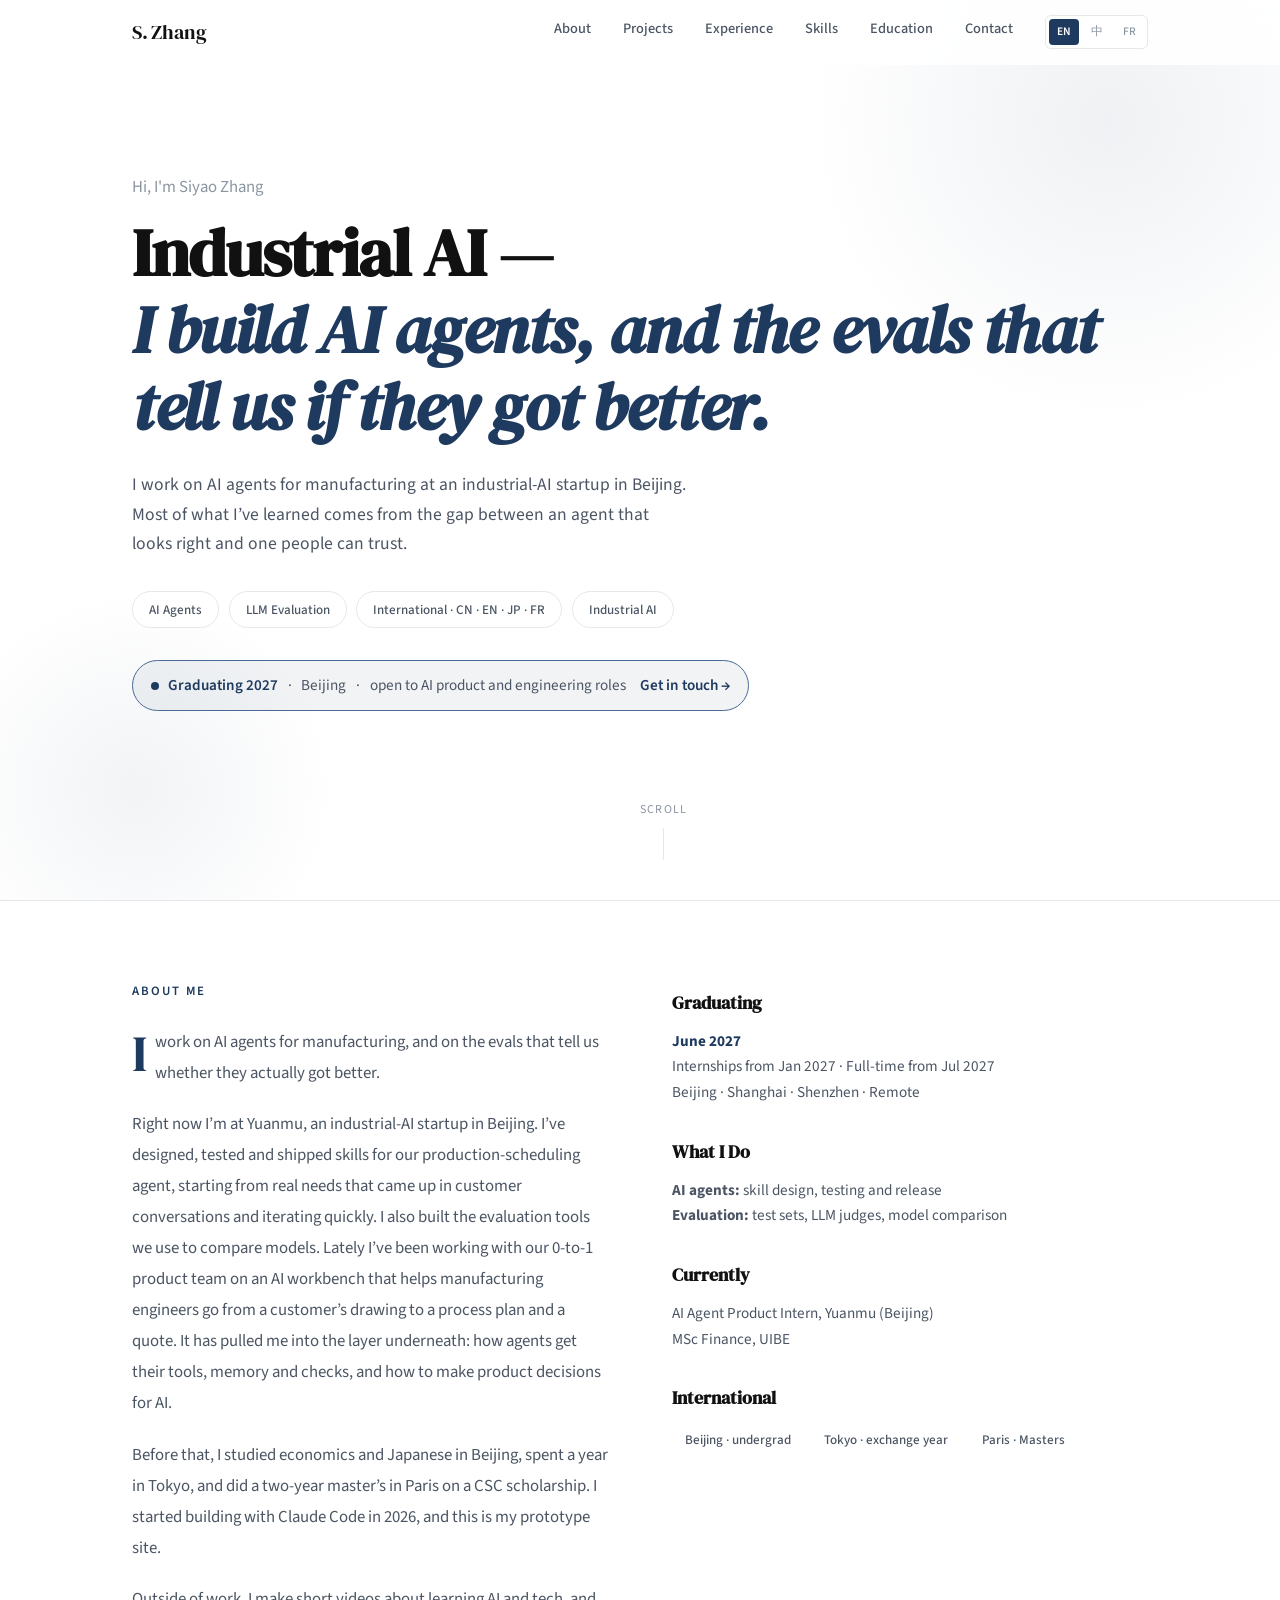
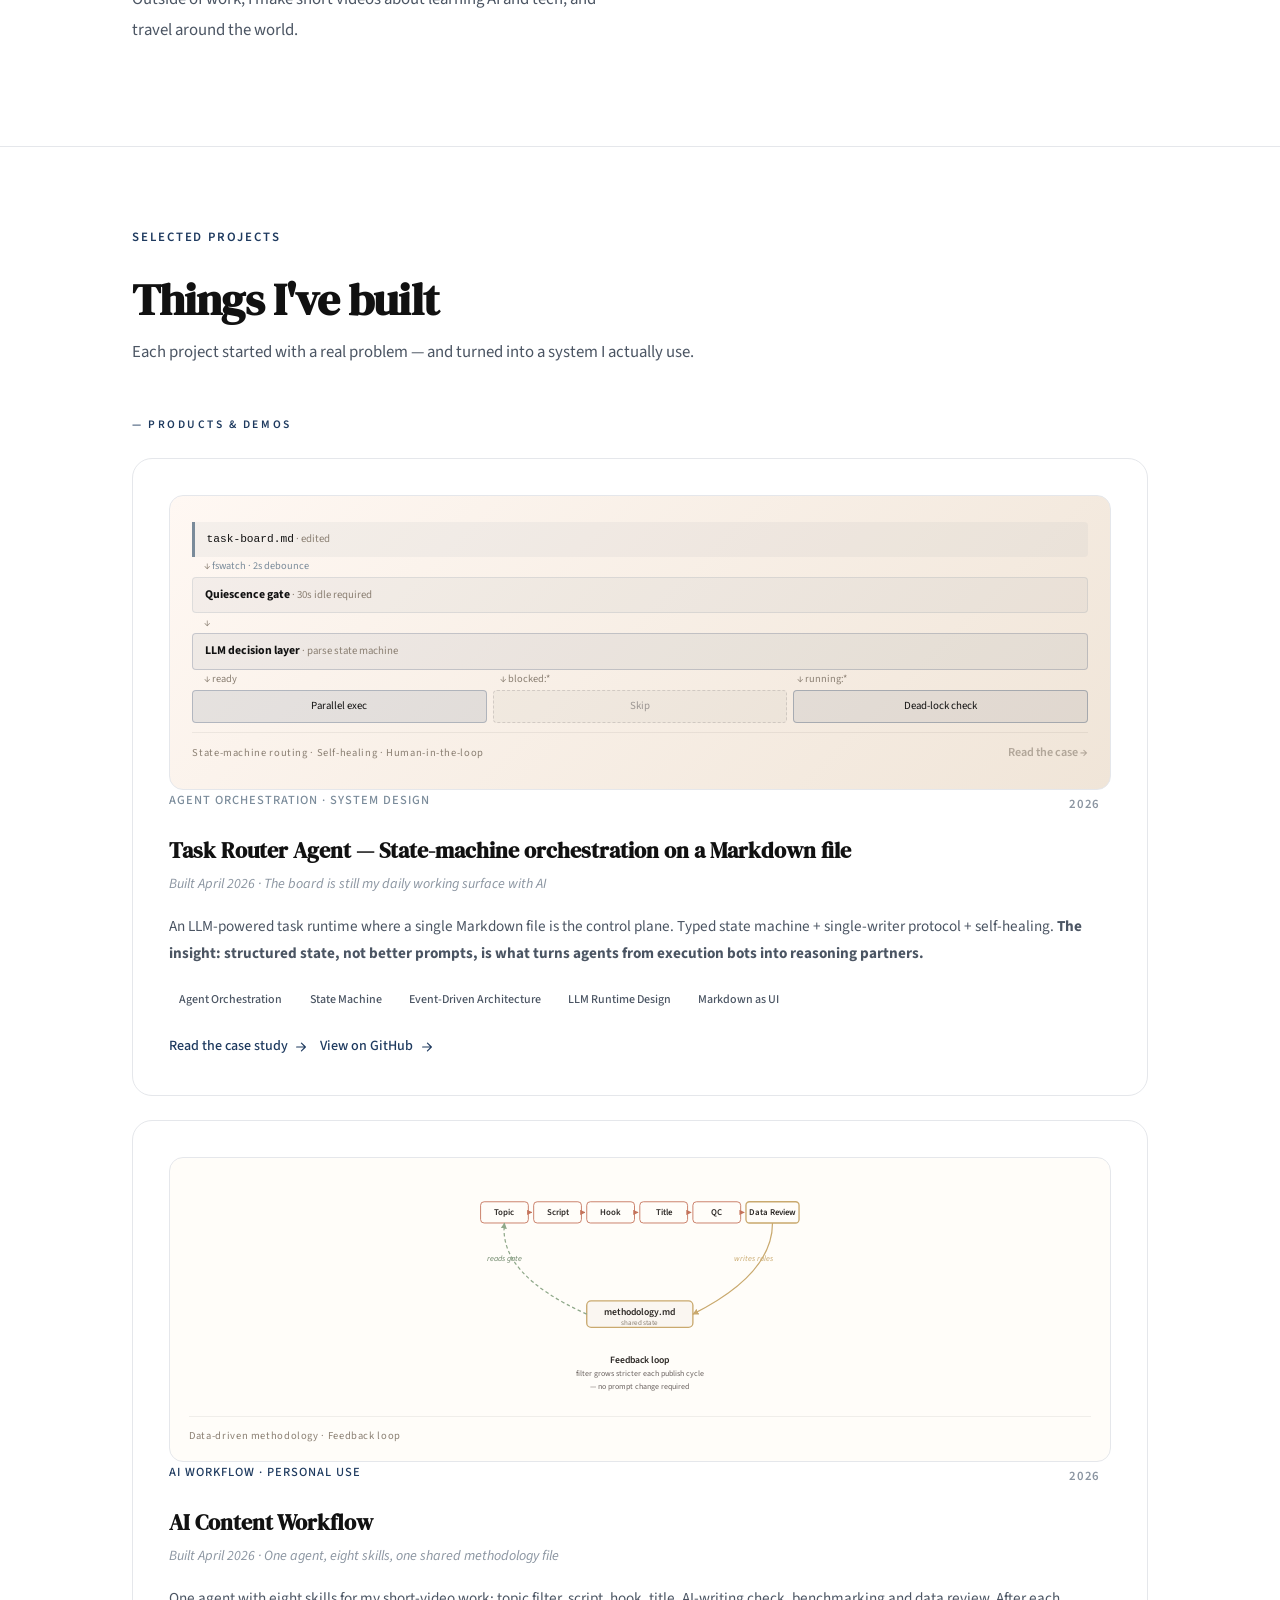
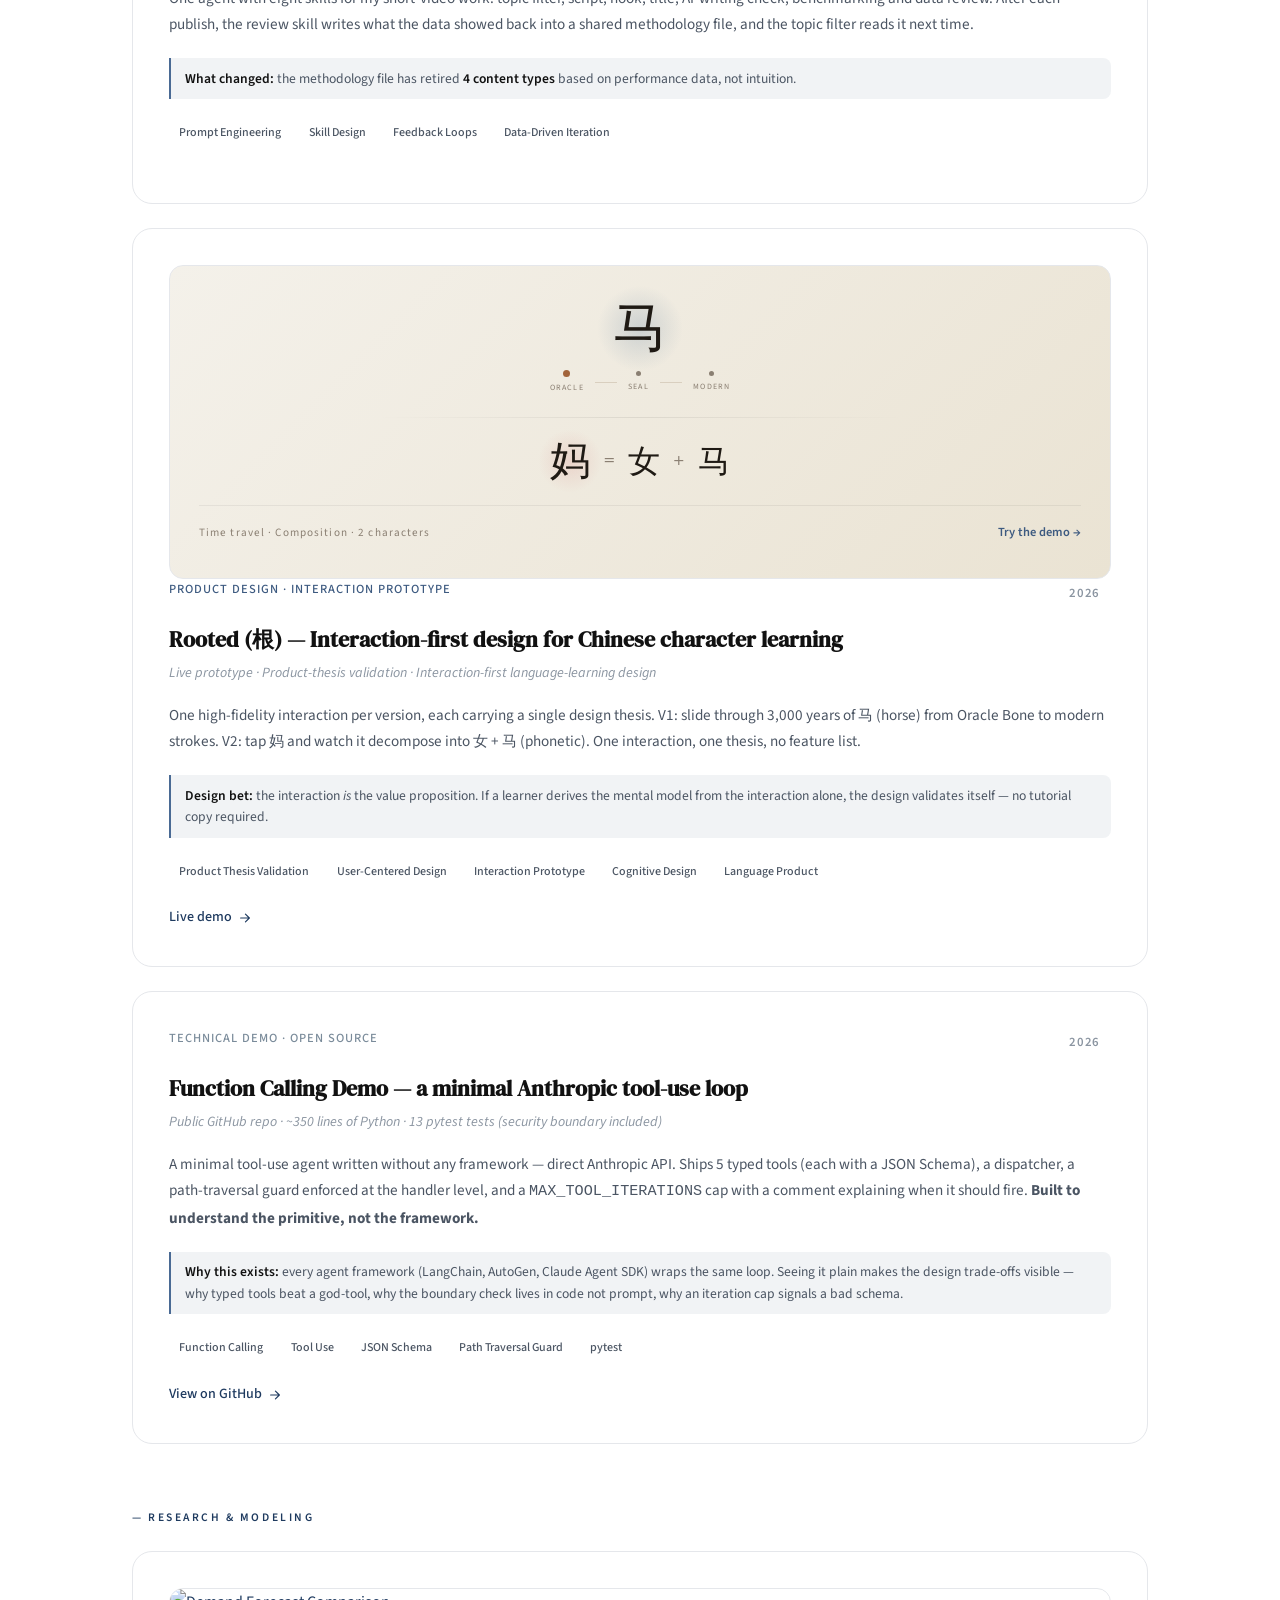
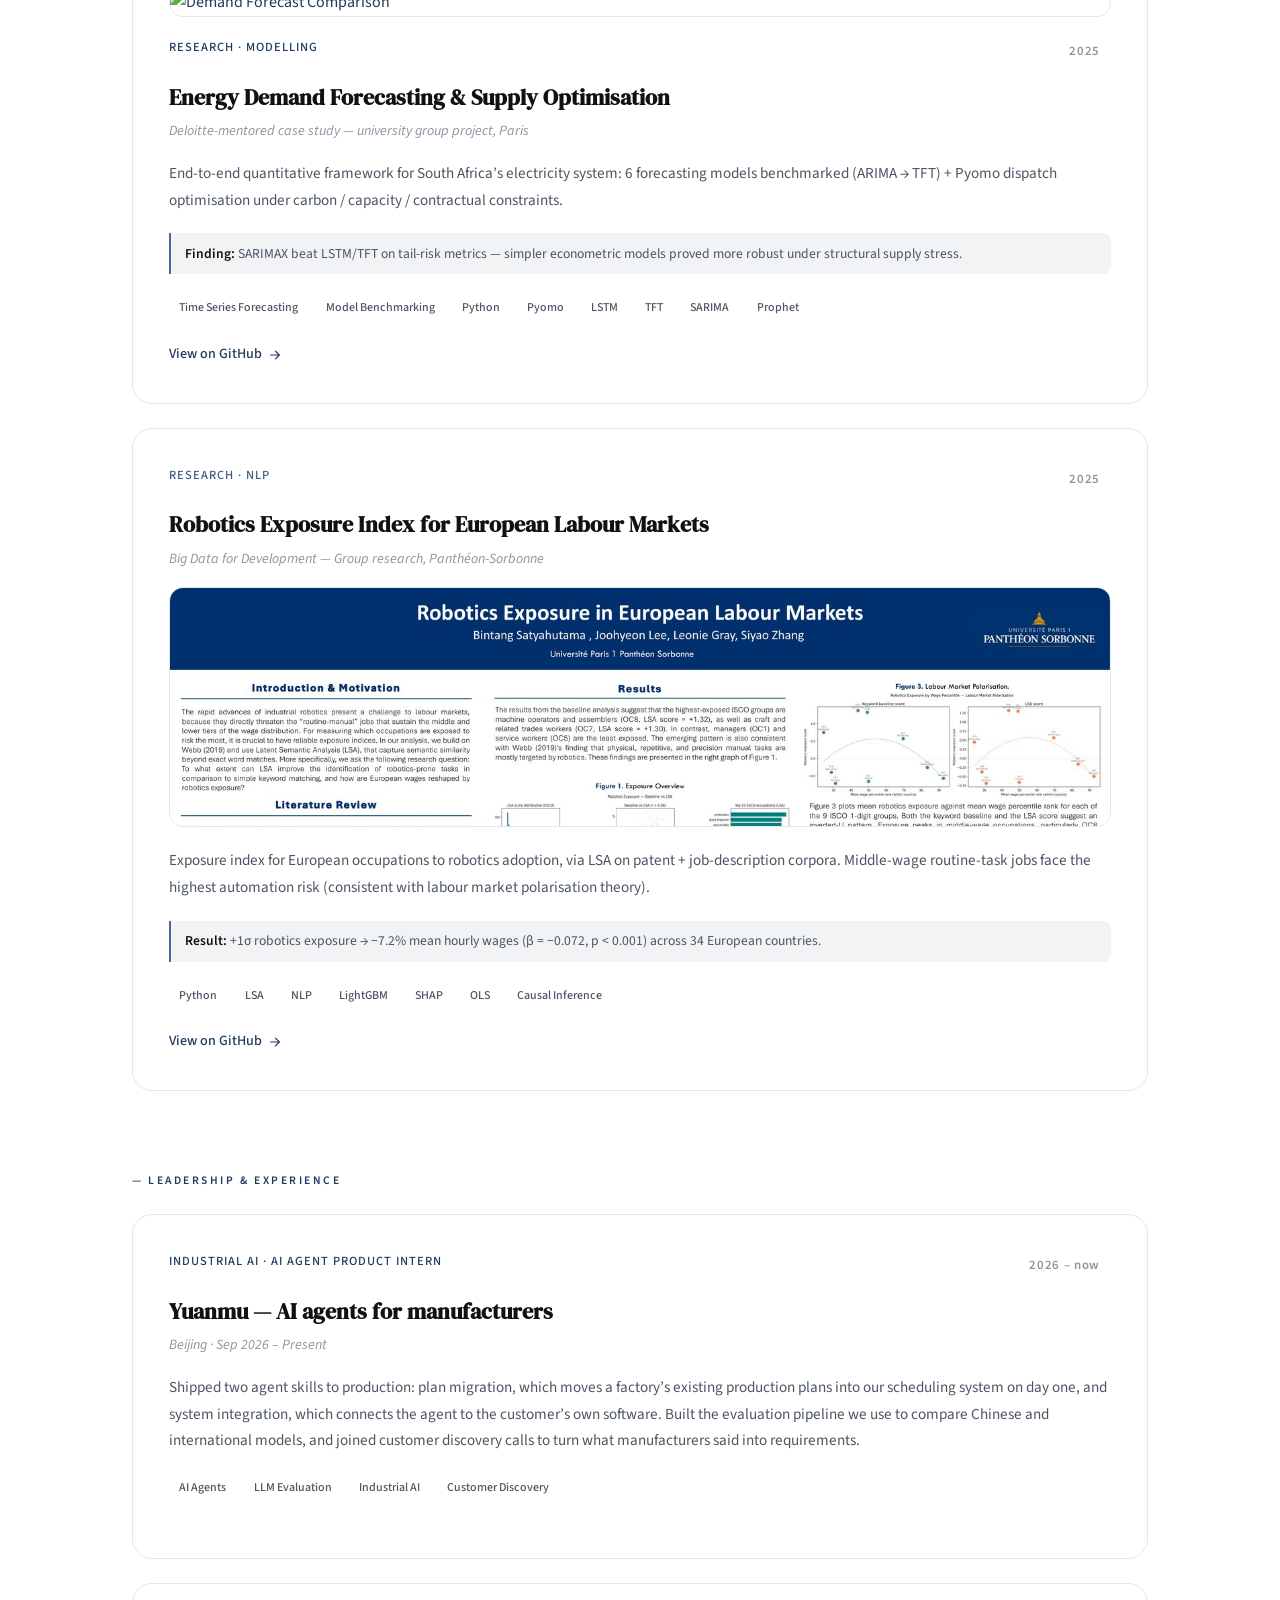
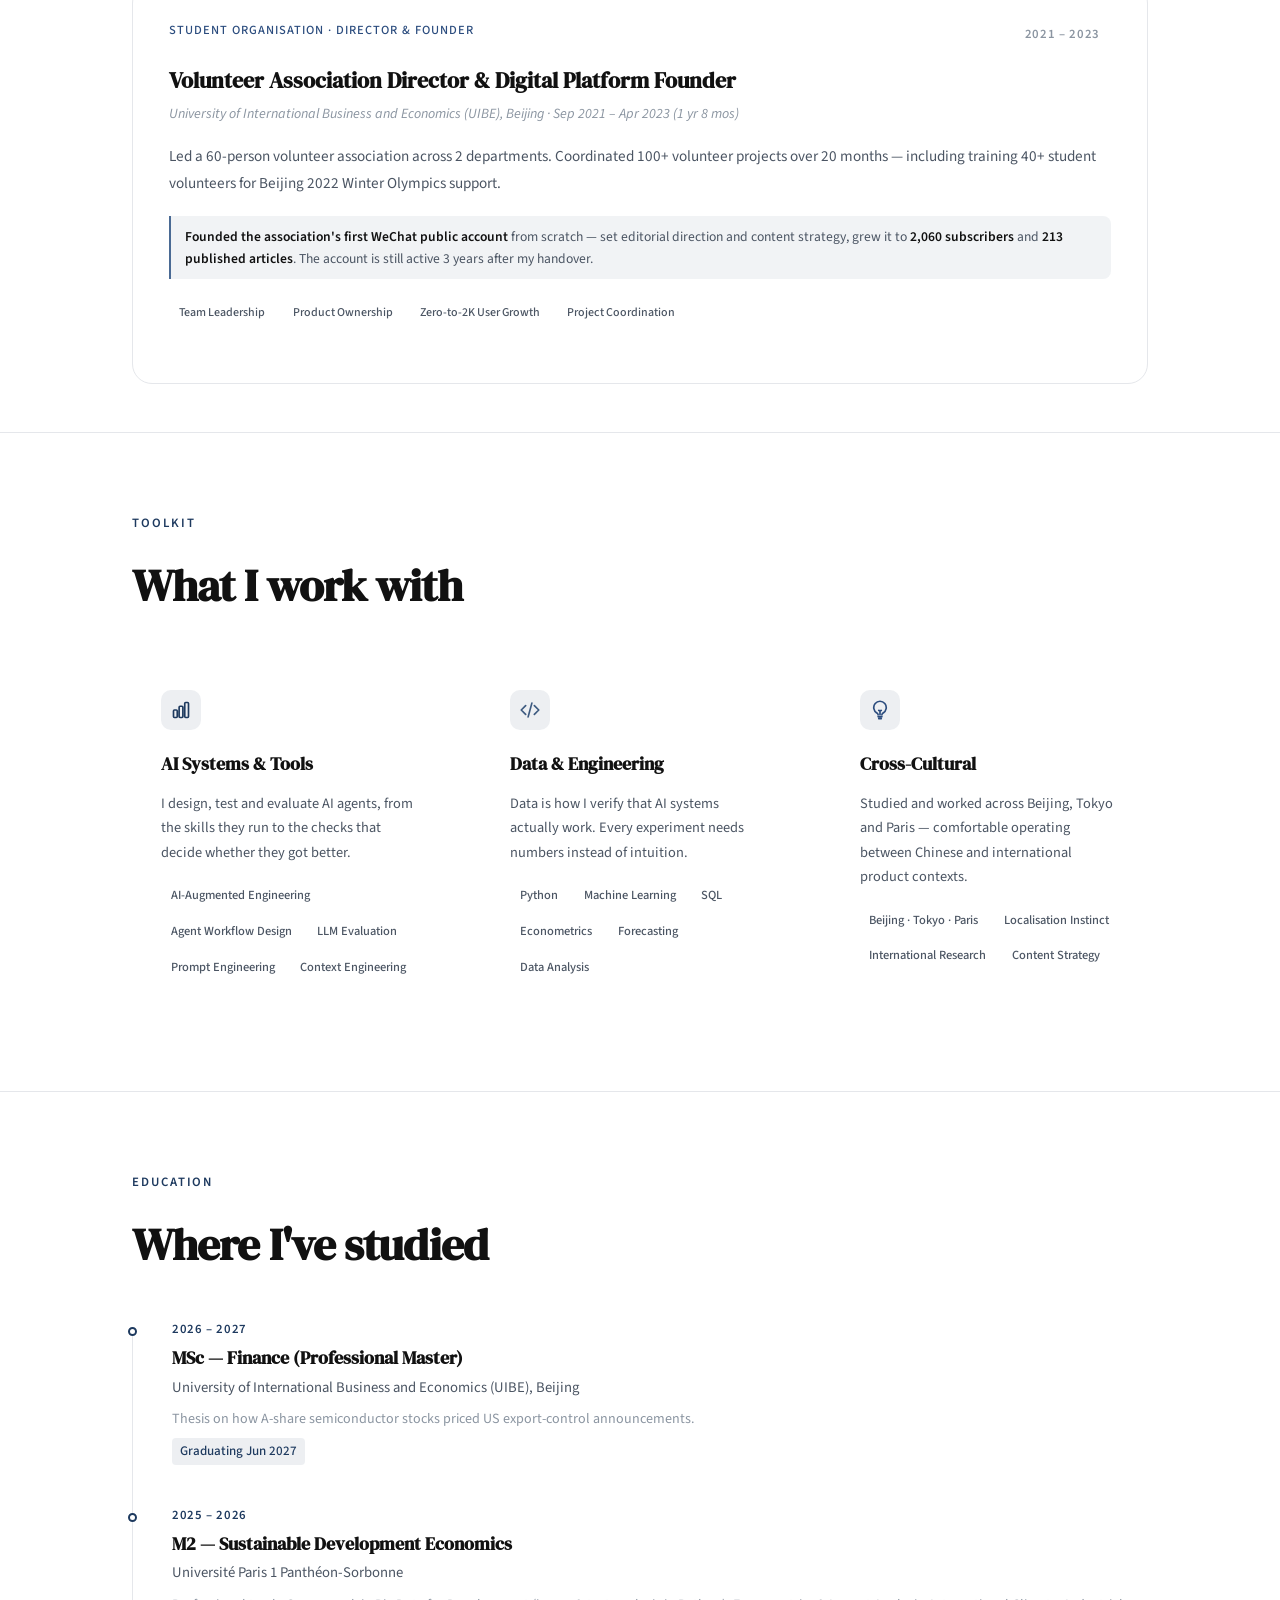
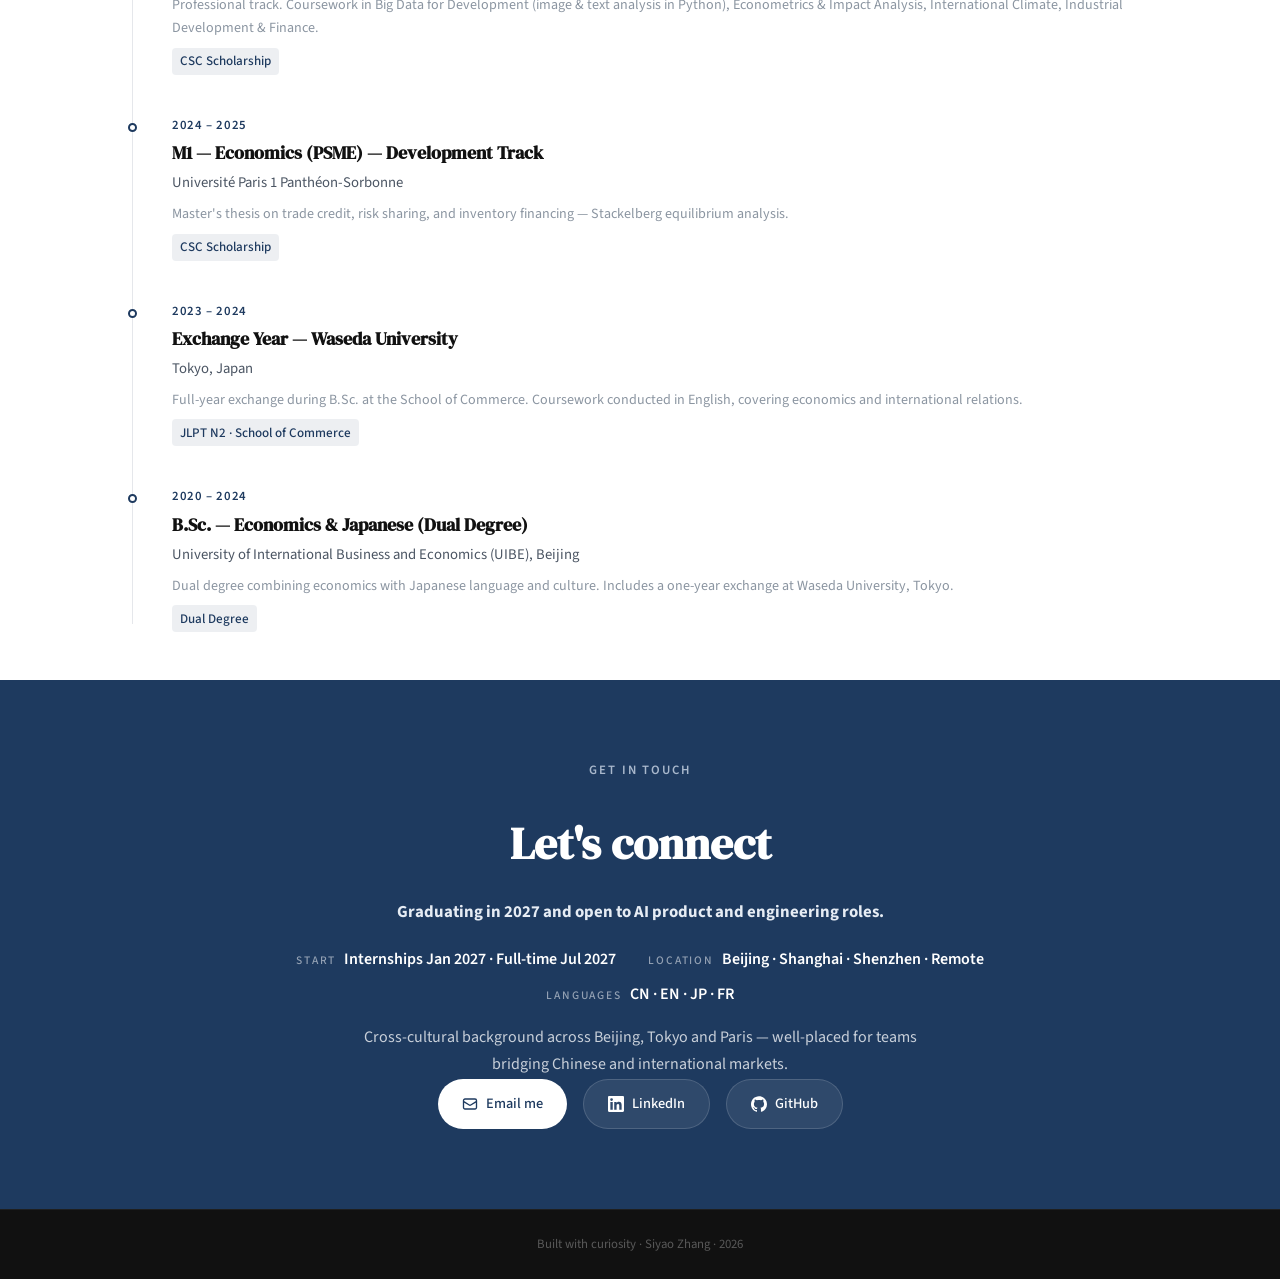
==== commit 379b70da: "White, black and navy palette; project visuals stay in colour Co-Authored-By: Claude Opus 5.5 <norep" ====
--- a/index.html
+++ b/index.html
@@ -15,22 +15,22 @@
 <style>
 /* ========== VARIABLES ========== */
 :root {
-  --cream: #FAFAFA;
-  --cream-dark: #EFEFEF;
+  --cream: #FFFFFF;
+  --cream-dark: #F3F5F8;
   --warm-white: #FFFFFF;
   --text-primary: #111111;
-  --text-secondary: #555555;
-  --text-light: #8A8A8A;
-  --accent-terracotta: #111111;
-  --accent-terracotta-light: #6E6E6E;
-  --accent-sage: #444444;
-  --accent-sage-light: #BDBDBD;
-  --accent-gold: #333333;
-  --accent-gold-light: #C8C8C8;
-  --border: #E4E4E4;
-  --shadow-sm: 0 1px 3px rgba(41, 41, 41, 0.04);
-  --shadow-md: 0 4px 16px rgba(41, 41, 41, 0.06);
-  --shadow-lg: 0 8px 32px rgba(41, 41, 41, 0.08);
+  --text-secondary: #4B5563;
+  --text-light: #8B95A1;
+  --accent-terracotta: #1E3A5F;
+  --accent-terracotta-light: #4A6A94;
+  --accent-sage: #3D5A80;
+  --accent-sage-light: #A9B8CC;
+  --accent-gold: #2B4C7E;
+  --accent-gold-light: #C3CEDC;
+  --border: #E5E7EB;
+  --shadow-sm: 0 1px 3px rgba(15,23,42,0.04);
+  --shadow-md: 0 4px 16px rgba(15,23,42,0.06);
+  --shadow-lg: 0 8px 32px rgba(15,23,42,0.08);
   --radius-sm: 8px;
   --radius-md: 14px;
   --radius-lg: 20px;
@@ -90,7 +90,7 @@
   left: 0;
   right: 0;
   z-index: 100;
-  background: rgba(246, 246, 246, 0.85);
+  background: rgba(255,255,255,0.85);
   backdrop-filter: blur(20px);
   -webkit-backdrop-filter: blur(20px);
   border-bottom: 1px solid transparent;
@@ -179,7 +179,7 @@
   right: -10%;
   width: 600px;
   height: 600px;
-  background: radial-gradient(circle, rgba(0, 0, 0, 0.07) 0%, transparent 70%);
+  background: radial-gradient(circle, rgba(30,58,95,0.07) 0%, transparent 70%);
   border-radius: 50%;
   pointer-events: none;
 }
@@ -191,7 +191,7 @@
   left: -5%;
   width: 400px;
   height: 400px;
-  background: radial-gradient(circle, rgba(161, 161, 161, 0.06) 0%, transparent 70%);
+  background: radial-gradient(circle, rgba(30,58,95,0.06) 0%, transparent 70%);
   border-radius: 50%;
   pointer-events: none;
 }
@@ -275,7 +275,7 @@
   gap: 0.6rem;
   flex-wrap: wrap;
   padding: 0.7rem 1.1rem;
-  background: rgba(0, 0, 0, 0.06);
+  background: rgba(30,58,95,0.06);
   border: 1px solid var(--accent-terracotta-light);
   border-radius: 100px;
   opacity: 0;
@@ -311,9 +311,9 @@
 }
 
 @keyframes pulse-dot {
-  0% { box-shadow: 0 0 0 0 rgba(0, 0, 0, 0.5); }
-  70% { box-shadow: 0 0 0 8px rgba(0, 0, 0, 0); }
-  100% { box-shadow: 0 0 0 0 rgba(0, 0, 0, 0); }
+  0% { box-shadow: 0 0 0 0 rgba(30,58,95,0.5); }
+  70% { box-shadow: 0 0 0 8px rgba(30,58,95,0); }
+  100% { box-shadow: 0 0 0 0 rgba(30,58,95,0); }
 }
 
 .scroll-indicator {
@@ -462,7 +462,7 @@
 
 /* ========== PROJECT THUMBNAIL SYSTEM ========== */
 .proj-thumb {
-  background: linear-gradient(135deg, #F9F9F9 0%, #E6E6E6 100%);
+  background: linear-gradient(135deg, #FFF8F3 0%, #F0E5D8 100%);
   border-radius: var(--radius-md);
   padding: 1.6rem 1.4rem;
   min-height: 260px;
@@ -476,7 +476,7 @@
 }
 .proj-thumb-router { }
 .proj-thumb-pipeline {
-  background: #FFFFFF;
+  background: #FFFDF9;
   justify-content: space-between;
   padding: 1.2rem 1.2rem 1rem;
 }
@@ -487,19 +487,19 @@
 .flow-node { flex: 1; padding: 0.45rem 0.7rem; font-size: 0.74rem; border-radius: 4px; }
 .flow-node code { font-family: 'SF Mono', monospace; font-size: 0.7rem; color: var(--text-primary); }
 .flow-node strong { color: var(--text-primary); }
-.flow-meta { color: #808080; font-size: 0.68rem; }
-.flow-trigger { background: rgba(136, 136, 136, 0.08); border-left: 3px solid #888888; border-radius: 0 4px 4px 0; }
-.flow-gate { background: rgba(136, 136, 136, 0.08); border: 1px solid rgba(136, 136, 136, 0.18); }
-.flow-llm { background: rgba(0, 0, 0, 0.06); border: 1px solid rgba(0, 0, 0, 0.2); }
-.flow-arrow { padding-left: 0.7rem; color: #808080; font-size: 0.65rem; line-height: 1; }
-.flow-label-slate { color: #888888; }
-.flow-split-labels { display: flex; gap: 0.4rem; padding-left: 0.7rem; font-size: 0.65rem; color: #808080; line-height: 1; }
+.flow-meta { color: #8a7f72; font-size: 0.68rem; }
+.flow-trigger { background: rgba(122,139,154,0.08); border-left: 3px solid #7A8B9A; border-radius: 0 4px 4px 0; }
+.flow-gate { background: rgba(122,139,154,0.08); border: 1px solid rgba(122,139,154,0.18); }
+.flow-llm { background: rgba(30,58,95,0.06); border: 1px solid rgba(30,58,95,0.2); }
+.flow-arrow { padding-left: 0.7rem; color: #8a7f72; font-size: 0.65rem; line-height: 1; }
+.flow-label-slate { color: #7A8B9A; }
+.flow-split-labels { display: flex; gap: 0.4rem; padding-left: 0.7rem; font-size: 0.65rem; color: #8a7f72; line-height: 1; }
 .flow-split-labels > span { flex: 1; }
 .flow-split { display: flex; gap: 0.4rem; }
 .flow-split > div { flex: 1; padding: 0.4rem 0.5rem; border-radius: 4px; font-size: 0.68rem; text-align: center; }
-.flow-split-ok { background: rgba(161, 161, 161, 0.1); border: 1px solid rgba(161, 161, 161, 0.25); color: var(--text-primary); }
-.flow-split-skip { background: rgba(150, 150, 150, 0.08); border: 1px dashed rgba(150, 150, 150, 0.35); color: #8A8A8A; }
-.flow-split-heal { background: rgba(0, 0, 0, 0.08); border: 1px solid rgba(0, 0, 0, 0.3); color: var(--text-primary); }
+.flow-split-ok { background: rgba(30,58,95,0.1); border: 1px solid rgba(30,58,95,0.25); color: var(--text-primary); }
+.flow-split-skip { background: rgba(155,149,146,0.08); border: 1px dashed rgba(155,149,146,0.35); color: #9B9592; }
+.flow-split-heal { background: rgba(30,58,95,0.08); border: 1px solid rgba(30,58,95,0.3); color: var(--text-primary); }
 
 /* Pipeline SVG */
 .pipe-svg { width: 100%; height: auto; max-height: 230px; display: block; }
@@ -508,14 +508,14 @@
 .proj-thumb-cta {
   margin-top: 0.6rem;
   padding-top: 0.6rem;
-  border-top: 1px solid rgba(0, 0, 0, 0.06);
+  border-top: 1px solid rgba(0,0,0,0.06);
   display: flex;
   align-items: baseline;
   justify-content: space-between;
   gap: 0.6rem;
 }
-.proj-thumb-caption { font-size: 0.66rem; color: #808080; letter-spacing: 0.06em; flex: 1; }
-.proj-thumb-link { font-size: 0.76rem; font-weight: 600; color: #A7A7A7; transition: color 0.25s; white-space: nowrap; }
+.proj-thumb-caption { font-size: 0.66rem; color: #8a7f72; letter-spacing: 0.06em; flex: 1; }
+.proj-thumb-link { font-size: 0.76rem; font-weight: 600; color: #B1A699; transition: color 0.25s; white-space: nowrap; }
 
 /* Mobile responsiveness */
 @media (max-width: 640px) {
@@ -658,7 +658,7 @@
 .project-finding {
   font-size: 0.85rem;
   color: var(--text-secondary);
-  background: rgba(0, 0, 0, 0.06);
+  background: rgba(30,58,95,0.06);
   border-left: 2px solid var(--accent-terracotta-light);
   padding: 0.6rem 0.9rem;
   border-radius: 0 var(--radius-sm) var(--radius-sm) 0;
@@ -740,7 +740,7 @@
   position: absolute;
   bottom: 0.75rem;
   right: 0.75rem;
-  background: rgba(41, 41, 41, 0.75);
+  background: rgba(15,23,42,0.75);
   backdrop-filter: blur(8px);
   color: var(--cream);
   font-size: 0.72rem;
@@ -797,7 +797,7 @@
   position: absolute;
   bottom: 0.75rem;
   right: 0.75rem;
-  background: rgba(41, 41, 41, 0.75);
+  background: rgba(15,23,42,0.75);
   backdrop-filter: blur(8px);
   color: var(--cream);
   font-size: 0.72rem;
@@ -952,7 +952,7 @@
 
 .timeline-highlight {
   display: inline-block;
-  background: rgba(0, 0, 0, 0.08);
+  background: rgba(30,58,95,0.08);
   color: var(--accent-terracotta);
   padding: 0.15rem 0.5rem;
   border-radius: 4px;
@@ -1047,17 +1047,17 @@
 .contact-btn.primary:hover {
   background: var(--accent-terracotta-light);
   transform: translateY(-2px);
-  box-shadow: 0 4px 20px rgba(0, 0, 0, 0.3);
+  box-shadow: 0 4px 20px rgba(30,58,95,0.3);
 }
 
 .contact-btn.secondary {
-  background: rgba(255, 255, 255, 0.08);
+  background: rgba(255,255,255,0.08);
   color: var(--cream);
-  border: 1px solid rgba(255, 255, 255, 0.15);
+  border: 1px solid rgba(255,255,255,0.15);
 }
 
 .contact-btn.secondary:hover {
-  background: rgba(255, 255, 255, 0.15);
+  background: rgba(255,255,255,0.15);
   color: var(--warm-white);
   transform: translateY(-2px);
 }
@@ -1070,14 +1070,14 @@
 /* ========== FOOTER ========== */
 footer {
   background: var(--text-primary);
-  border-top: 1px solid rgba(255, 255, 255, 0.06);
+  border-top: 1px solid rgba(255,255,255,0.06);
   padding: 1.5rem 0;
   text-align: center;
 }
 
 footer p {
   font-size: 0.8rem;
-  color: rgba(246, 246, 246, 0.3);
+  color: rgba(255,255,255,0.3);
 }
 
 /* ========== ANIMATIONS ========== */
@@ -1127,7 +1127,7 @@
     top: 64px;
     left: 0;
     right: 0;
-    background: rgba(246, 246, 246, 0.97);
+    background: rgba(255,255,255,0.97);
     backdrop-filter: blur(20px);
     padding: 1.5rem 2rem;
     gap: 1.25rem;
@@ -1185,7 +1185,13 @@
 .lang-switch { display: flex; align-items: center; gap: 0.3rem; font-size: 0.85rem; }
 .lang-switch a { color: var(--text-light); font-weight: 500; }
 .lang-switch a.active-lang { color: var(--accent-terracotta); font-weight: 600; }
-.contact-btn.primary{background:#FFFFFF;color:#111111}.contact-btn.primary:hover{background:#E4E4E4;color:#111111}
+
+.contact-section{background:#1E3A5F}
+.contact-section .section-label{color:#A9B8CC}
+.contact-btn.primary{background:#FFFFFF;color:#1E3A5F}
+.contact-btn.primary:hover{background:#E6ECF4;color:#1E3A5F}
+.contact-section strong{color:#E6ECF4!important}
+nav .logo,nav .nav-links a{white-space:nowrap}
 </style>
 </head>
 <body>
@@ -1293,9 +1299,9 @@
 
     <div class="project-grid">
       <!-- Task Router Agent -->
-      <div class="project-card reveal" style="--card-accent: #888888;">
+      <div class="project-card reveal" style="--card-accent: #7A8B9A;">
         <a href="ai-automation.html" class="project-visual" style="display: block; text-decoration: none;">
-          <div class="proj-thumb proj-thumb-router" onmouseover="this.style.transform='translateY(-3px)';this.style.boxShadow='0 8px 30px rgba(41, 41, 41, 0.12)';this.querySelector('.vd-auto').style.color='#686868'" onmouseout="this.style.transform='';this.style.boxShadow='';this.querySelector('.vd-auto').style.color=''">
+          <div class="proj-thumb proj-thumb-router" onmouseover="this.style.transform='translateY(-3px)';this.style.boxShadow='0 8px 30px rgba(44,40,37,0.12)';this.querySelector('.vd-auto').style.color='#5A6B7A'" onmouseout="this.style.transform='';this.style.boxShadow='';this.querySelector('.vd-auto').style.color=''">
             <div class="flow-box">
               <div class="flow-row"><div class="flow-node flow-trigger"><code>task-board.md</code> <span class="flow-meta">· edited</span></div></div>
               <div class="flow-arrow">↓ <span class="flow-label-slate">fswatch · 2s debounce</span></div>
@@ -1350,31 +1356,31 @@
       <!-- AI Content Workflow System -->
       <div class="project-card reveal" style="--card-accent: var(--accent-terracotta);">
         <div class="project-visual" style="display: block;">
-          <div class="proj-thumb proj-thumb-pipeline" onmouseover="this.style.transform='translateY(-3px)';this.style.boxShadow='0 8px 30px rgba(41, 41, 41, 0.12)';this.querySelector('.vd').style.color='#111111'" onmouseout="this.style.transform='';this.style.boxShadow='';this.querySelector('.vd').style.color=''">
+          <div class="proj-thumb proj-thumb-pipeline" onmouseover="this.style.transform='translateY(-3px)';this.style.boxShadow='0 8px 30px rgba(44,40,37,0.12)';this.querySelector('.vd').style.color='#C4735B'" onmouseout="this.style.transform='';this.style.boxShadow='';this.querySelector('.vd').style.color=''">
             <svg class="pipe-svg" viewBox="0 0 380 260" xmlns="http://www.w3.org/2000/svg" preserveAspectRatio="xMidYMid meet">
               <defs>
-                <marker id="a-t" viewBox="0 0 10 10" refX="9" refY="5" markerWidth="5" markerHeight="5" orient="auto"><path d="M0,0 L10,5 L0,10 z" fill="#111111"/></marker>
-                <marker id="a-g" viewBox="0 0 10 10" refX="9" refY="5" markerWidth="5" markerHeight="5" orient="auto"><path d="M0,0 L10,5 L0,10 z" fill="#333333"/></marker>
-                <marker id="a-s" viewBox="0 0 10 10" refX="9" refY="5" markerWidth="5" markerHeight="5" orient="auto"><path d="M0,0 L10,5 L0,10 z" fill="#444444"/></marker>
+                <marker id="a-t" viewBox="0 0 10 10" refX="9" refY="5" markerWidth="5" markerHeight="5" orient="auto"><path d="M0,0 L10,5 L0,10 z" fill="#C4735B"/></marker>
+                <marker id="a-g" viewBox="0 0 10 10" refX="9" refY="5" markerWidth="5" markerHeight="5" orient="auto"><path d="M0,0 L10,5 L0,10 z" fill="#C9A96E"/></marker>
+                <marker id="a-s" viewBox="0 0 10 10" refX="9" refY="5" markerWidth="5" markerHeight="5" orient="auto"><path d="M0,0 L10,5 L0,10 z" fill="#8FA88A"/></marker>
               </defs>
-              <g font-family="'Source Sans 3', sans-serif" font-size="10" text-anchor="middle" fill="#111111">
+              <g font-family="'Source Sans 3', sans-serif" font-size="10" text-anchor="middle" fill="#2C2825">
                 <!-- 6 agents across the top -->
                 <g transform="translate(0 28)">
-                  <rect x="10"  y="0" width="54" height="24" rx="4" fill="#FFFFFF" stroke="#111111" stroke-width="1"/>
+                  <rect x="10"  y="0" width="54" height="24" rx="4" fill="#FFFDF9" stroke="#C4735B" stroke-width="1"/>
                   <text x="37"  y="15" font-weight="600">Topic</text>
-                  <rect x="70"  y="0" width="54" height="24" rx="4" fill="#FFFFFF" stroke="#111111" stroke-width="1"/>
+                  <rect x="70"  y="0" width="54" height="24" rx="4" fill="#FFFDF9" stroke="#C4735B" stroke-width="1"/>
                   <text x="97"  y="15" font-weight="600">Script</text>
-                  <rect x="130" y="0" width="54" height="24" rx="4" fill="#FFFFFF" stroke="#111111" stroke-width="1"/>
+                  <rect x="130" y="0" width="54" height="24" rx="4" fill="#FFFDF9" stroke="#C4735B" stroke-width="1"/>
                   <text x="157" y="15" font-weight="600">Hook</text>
-                  <rect x="190" y="0" width="54" height="24" rx="4" fill="#FFFFFF" stroke="#111111" stroke-width="1"/>
+                  <rect x="190" y="0" width="54" height="24" rx="4" fill="#FFFDF9" stroke="#C4735B" stroke-width="1"/>
                   <text x="217" y="15" font-weight="600">Title</text>
-                  <rect x="250" y="0" width="54" height="24" rx="4" fill="#FFFFFF" stroke="#111111" stroke-width="1"/>
+                  <rect x="250" y="0" width="54" height="24" rx="4" fill="#FFFDF9" stroke="#C4735B" stroke-width="1"/>
                   <text x="277" y="15" font-weight="600">QC</text>
-                  <rect x="310" y="0" width="60" height="24" rx="4" fill="#FFFFFF" stroke="#333333" stroke-width="1.5"/>
+                  <rect x="310" y="0" width="60" height="24" rx="4" fill="#FFFDF9" stroke="#C9A96E" stroke-width="1.5"/>
                   <text x="340" y="15" font-weight="600">Data Review</text>
                 </g>
                 <!-- Arrows between agents -->
-                <g stroke="#111111" stroke-width="1.2" fill="none" marker-end="url(#a-t)">
+                <g stroke="#C4735B" stroke-width="1.2" fill="none" marker-end="url(#a-t)">
                   <line x1="64"  y1="40" x2="68"  y2="40"/>
                   <line x1="124" y1="40" x2="128" y2="40"/>
                   <line x1="184" y1="40" x2="188" y2="40"/>
@@ -1382,19 +1388,19 @@
                   <line x1="304" y1="40" x2="308" y2="40"/>
                 </g>
                 <!-- methodology.md node at center bottom -->
-                <rect x="130" y="140" width="120" height="30" rx="5" fill="#FAFAFA" stroke="#333333" stroke-width="1.5"/>
+                <rect x="130" y="140" width="120" height="30" rx="5" fill="#FAF6F1" stroke="#C9A96E" stroke-width="1.5"/>
                 <text x="190" y="156" font-weight="600" font-size="11">methodology.md</text>
-                <text x="190" y="167" font-size="8" fill="#808080">shared state</text>
+                <text x="190" y="167" font-size="8" fill="#8a7f72">shared state</text>
                 <!-- Data Review writes to methodology -->
-                <path d="M 340 52 Q 340 110 250 155" stroke="#333333" stroke-width="1.4" fill="none" marker-end="url(#a-g)"/>
-                <text x="297" y="95" font-size="9" fill="#333333" font-style="italic" text-anchor="start">writes rules</text>
+                <path d="M 340 52 Q 340 110 250 155" stroke="#C9A96E" stroke-width="1.4" fill="none" marker-end="url(#a-g)"/>
+                <text x="297" y="95" font-size="9" fill="#C9A96E" font-style="italic" text-anchor="start">writes rules</text>
                 <!-- Topic Filter reads from methodology -->
-                <path d="M 130 155 Q 30 110 37 52" stroke="#444444" stroke-width="1.4" fill="none" marker-end="url(#a-s)" stroke-dasharray="4,3"/>
-                <text x="17" y="95" font-size="9" fill="#7C7C7C" font-style="italic" text-anchor="start">reads gate</text>
+                <path d="M 130 155 Q 30 110 37 52" stroke="#8FA88A" stroke-width="1.4" fill="none" marker-end="url(#a-s)" stroke-dasharray="4,3"/>
+                <text x="17" y="95" font-size="9" fill="#6a8466" font-style="italic" text-anchor="start">reads gate</text>
                 <!-- Feedback loop label -->
-                <text x="190" y="210" font-size="11" font-weight="600" fill="#111111">Feedback loop</text>
-                <text x="190" y="225" font-size="9" fill="#555555">filter grows stricter each publish cycle</text>
-                <text x="190" y="240" font-size="9" fill="#555555">— no prompt change required</text>
+                <text x="190" y="210" font-size="11" font-weight="600" fill="#2C2825">Feedback loop</text>
+                <text x="190" y="225" font-size="9" fill="#6B6360">filter grows stricter each publish cycle</text>
+                <text x="190" y="240" font-size="9" fill="#6B6360">— no prompt change required</text>
               </g>
             </svg>
             <div class="proj-thumb-cta">
@@ -1427,51 +1433,51 @@
       <!-- Rooted -->
       <div class="project-card reveal" style="--card-accent: var(--accent-sage);">
         <a href="https://rooted-azure.vercel.app" target="_blank" rel="noopener" class="project-visual" style="display: block; text-decoration: none;">
-          <div style="background: linear-gradient(135deg, #F1F1F1 0%, #E3E3E3 100%); border-radius: var(--radius-md); padding: 2.2rem 1.8rem; position: relative; overflow: hidden; transition: transform 0.35s ease, box-shadow 0.35s ease; cursor: pointer; border: 1px solid var(--border); display: flex; flex-direction: column; justify-content: space-between; min-height: 260px;" onmouseover="this.style.transform='translateY(-3px)';this.style.boxShadow='0 8px 30px rgba(41, 41, 41, 0.12)';this.querySelector('.vd').style.color='#444444'" onmouseout="this.style.transform='';this.style.boxShadow='';this.querySelector('.vd').style.color=''">
+          <div style="background: linear-gradient(135deg, #F4F1EA 0%, #EAE3D3 100%); border-radius: var(--radius-md); padding: 2.2rem 1.8rem; position: relative; overflow: hidden; transition: transform 0.35s ease, box-shadow 0.35s ease; cursor: pointer; border: 1px solid var(--border); display: flex; flex-direction: column; justify-content: space-between; min-height: 260px;" onmouseover="this.style.transform='translateY(-3px)';this.style.boxShadow='0 8px 30px rgba(44,40,37,0.12)';this.querySelector('.vd').style.color='#8FA88A'" onmouseout="this.style.transform='';this.style.boxShadow='';this.querySelector('.vd').style.color=''">
             <!-- Two characters, two theses -->
             <div style="display: flex; flex-direction: column; align-items: center; gap: 1.4rem; flex: 1; justify-content: center;">
               <!-- 马 : time travel -->
               <div style="display: flex; flex-direction: column; align-items: center; gap: 0.9rem;">
-                <div style="font-family: 'Songti SC', 'STSong', 'Noto Serif SC', serif; font-size: 3.4rem; color: #1B1B1B; line-height: 1; position: relative;">
+                <div style="font-family: 'Songti SC', 'STSong', 'Noto Serif SC', serif; font-size: 3.4rem; color: #1f1a14; line-height: 1; position: relative;">
                   <span style="position: relative; z-index: 1;">马</span>
-                  <div style="position: absolute; inset: -16px; border-radius: 50%; background: radial-gradient(circle, rgba(0, 0, 0, 0.18), transparent 70%); z-index: 0; pointer-events: none;"></div>
+                  <div style="position: absolute; inset: -16px; border-radius: 50%; background: radial-gradient(circle, rgba(45,90,135,0.18), transparent 70%); z-index: 0; pointer-events: none;"></div>
                 </div>
                 <!-- Stage dots -->
                 <div style="display: flex; align-items: center; gap: 0.7rem;">
                   <div style="display: flex; flex-direction: column; align-items: center; gap: 0.25rem;">
-                    <div style="width: 7px; height: 7px; border-radius: 50%; background: #282828;"></div>
-                    <span style="font-size: 0.5rem; color: #808080; letter-spacing: 0.15em; text-transform: uppercase;">Oracle</span>
+                    <div style="width: 7px; height: 7px; border-radius: 50%; background: #a2633a;"></div>
+                    <span style="font-size: 0.5rem; color: #8a7f72; letter-spacing: 0.15em; text-transform: uppercase;">Oracle</span>
                   </div>
-                  <div style="width: 22px; height: 1px; background: #D0D0D0;"></div>
+                  <div style="width: 22px; height: 1px; background: #d9cfbf;"></div>
                   <div style="display: flex; flex-direction: column; align-items: center; gap: 0.25rem;">
-                    <div style="width: 5px; height: 5px; border-radius: 50%; background: #808080;"></div>
-                    <span style="font-size: 0.5rem; color: #808080; letter-spacing: 0.15em; text-transform: uppercase;">Seal</span>
+                    <div style="width: 5px; height: 5px; border-radius: 50%; background: #8a7f72;"></div>
+                    <span style="font-size: 0.5rem; color: #8a7f72; letter-spacing: 0.15em; text-transform: uppercase;">Seal</span>
                   </div>
-                  <div style="width: 22px; height: 1px; background: #D0D0D0;"></div>
+                  <div style="width: 22px; height: 1px; background: #d9cfbf;"></div>
                   <div style="display: flex; flex-direction: column; align-items: center; gap: 0.25rem;">
-                    <div style="width: 5px; height: 5px; border-radius: 50%; background: #808080;"></div>
-                    <span style="font-size: 0.5rem; color: #808080; letter-spacing: 0.15em; text-transform: uppercase;">Modern</span>
+                    <div style="width: 5px; height: 5px; border-radius: 50%; background: #8a7f72;"></div>
+                    <span style="font-size: 0.5rem; color: #8a7f72; letter-spacing: 0.15em; text-transform: uppercase;">Modern</span>
                   </div>
                 </div>
               </div>
               <!-- Divider -->
-              <div style="width: 60%; height: 1px; background: linear-gradient(to right, transparent, rgba(0, 0, 0, 0.08), transparent);"></div>
+              <div style="width: 60%; height: 1px; background: linear-gradient(to right, transparent, rgba(0,0,0,0.08), transparent);"></div>
               <!-- 妈 : composition -->
-              <div style="display: flex; align-items: center; gap: 0.8rem; font-family: 'Songti SC', 'STSong', 'Noto Serif SC', serif; color: #1B1B1B; line-height: 1;">
+              <div style="display: flex; align-items: center; gap: 0.8rem; font-family: 'Songti SC', 'STSong', 'Noto Serif SC', serif; color: #1f1a14; line-height: 1;">
                 <div style="font-size: 2.5rem; position: relative;">
                   <span style="position: relative; z-index: 1;">妈</span>
-                  <div style="position: absolute; inset: -12px; border-radius: 50%; background: radial-gradient(circle, rgba(0, 0, 0, 0.14), transparent 70%); z-index: 0; pointer-events: none;"></div>
+                  <div style="position: absolute; inset: -12px; border-radius: 50%; background: radial-gradient(circle, rgba(200,74,74,0.14), transparent 70%); z-index: 0; pointer-events: none;"></div>
                 </div>
-                <span style="font-family: ui-sans-serif, system-ui, sans-serif; font-size: 0.9rem; color: #808080; font-weight: 300;">=</span>
+                <span style="font-family: ui-sans-serif, system-ui, sans-serif; font-size: 0.9rem; color: #8a7f72; font-weight: 300;">=</span>
                 <span style="font-size: 2rem;">女</span>
-                <span style="font-family: ui-sans-serif, system-ui, sans-serif; font-size: 0.9rem; color: #808080; font-weight: 300;">+</span>
+                <span style="font-family: ui-sans-serif, system-ui, sans-serif; font-size: 0.9rem; color: #8a7f72; font-weight: 300;">+</span>
                 <span style="font-size: 2rem;">马</span>
               </div>
             </div>
             <!-- Bottom CTA -->
-            <div style="margin-top: 1.5rem; padding-top: 1rem; border-top: 1px solid rgba(0, 0, 0, 0.06);">
+            <div style="margin-top: 1.5rem; padding-top: 1rem; border-top: 1px solid rgba(0,0,0,0.06);">
               <div style="display: flex; align-items: baseline; justify-content: space-between;">
-                <span style="font-size: 0.7rem; color: #808080; letter-spacing: 0.1em;">Time travel &middot; Composition &middot; 2 characters</span>
+                <span style="font-size: 0.7rem; color: #8a7f72; letter-spacing: 0.1em;">Time travel &middot; Composition &middot; 2 characters</span>
                 <span class="vd" style="font-size: 0.78rem; font-weight: 600; color: var(--accent-sage); transition: color 0.25s;">Try the demo &rarr;</span>
               </div>
             </div>
@@ -1507,7 +1513,7 @@
       </div>
 
       <!-- Function Calling Demo -->
-      <div class="project-card reveal" style="--card-accent: #888888;">
+      <div class="project-card reveal" style="--card-accent: #7A8B9A;">
         <div>
           <div class="project-card-top">
             <span class="project-type">Technical Demo &middot; Open Source</span>
@@ -1690,7 +1696,7 @@
 
     <div class="skills-grid">
       <div class="skill-group reveal">
-        <div class="skill-icon" style="background: rgba(0, 0, 0, 0.1); color: var(--accent-terracotta);">
+        <div class="skill-icon" style="background: rgba(30,58,95,0.08); color: var(--accent-terracotta);">
           <svg xmlns="http://www.w3.org/2000/svg" width="20" height="20" fill="none" viewBox="0 0 24 24" stroke-width="2" stroke="currentColor"><path stroke-linecap="round" stroke-linejoin="round" d="M3 13.125C3 12.504 3.504 12 4.125 12h2.25c.621 0 1.125.504 1.125 1.125v6.75C7.5 20.496 6.996 21 6.375 21h-2.25A1.125 1.125 0 013 19.875v-6.75zM9.75 8.625c0-.621.504-1.125 1.125-1.125h2.25c.621 0 1.125.504 1.125 1.125v11.25c0 .621-.504 1.125-1.125 1.125h-2.25a1.125 1.125 0 01-1.125-1.125V8.625zM16.5 4.125c0-.621.504-1.125 1.125-1.125h2.25C20.496 3 21 3.504 21 4.125v15.75c0 .621-.504 1.125-1.125 1.125h-2.25a1.125 1.125 0 01-1.125-1.125V4.125z"/></svg>
         </div>
         <h3>AI Systems & Tools</h3>
@@ -1705,7 +1711,7 @@
       </div>
 
       <div class="skill-group reveal reveal-delay-1">
-        <div class="skill-icon" style="background: rgba(161, 161, 161, 0.15); color: var(--accent-sage);">
+        <div class="skill-icon" style="background: rgba(30,58,95,0.08); color: var(--accent-sage);">
           <svg xmlns="http://www.w3.org/2000/svg" width="20" height="20" fill="none" viewBox="0 0 24 24" stroke-width="2" stroke="currentColor"><path stroke-linecap="round" stroke-linejoin="round" d="M17.25 6.75L22.5 12l-5.25 5.25m-10.5 0L1.5 12l5.25-5.25m7.5-3l-4.5 16.5"/></svg>
         </div>
         <h3>Data & Engineering</h3>
@@ -1721,7 +1727,7 @@
       </div>
 
       <div class="skill-group reveal reveal-delay-2">
-        <div class="skill-icon" style="background: rgba(0, 0, 0, 0.12); color: var(--accent-gold);">
+        <div class="skill-icon" style="background: rgba(30,58,95,0.08); color: var(--accent-gold);">
           <svg xmlns="http://www.w3.org/2000/svg" width="20" height="20" fill="none" viewBox="0 0 24 24" stroke-width="2" stroke="currentColor"><path stroke-linecap="round" stroke-linejoin="round" d="M12 18v-5.25m0 0a6.01 6.01 0 001.5-.189m-1.5.189a6.01 6.01 0 01-1.5-.189m3.75 7.478a12.06 12.06 0 01-4.5 0m3.75 2.383a14.406 14.406 0 01-3 0M14.25 18v-.192c0-.983.658-1.823 1.508-2.316a7.5 7.5 0 10-7.517 0c.85.493 1.509 1.333 1.509 2.316V18"/></svg>
         </div>
         <h3>Cross-Cultural</h3>
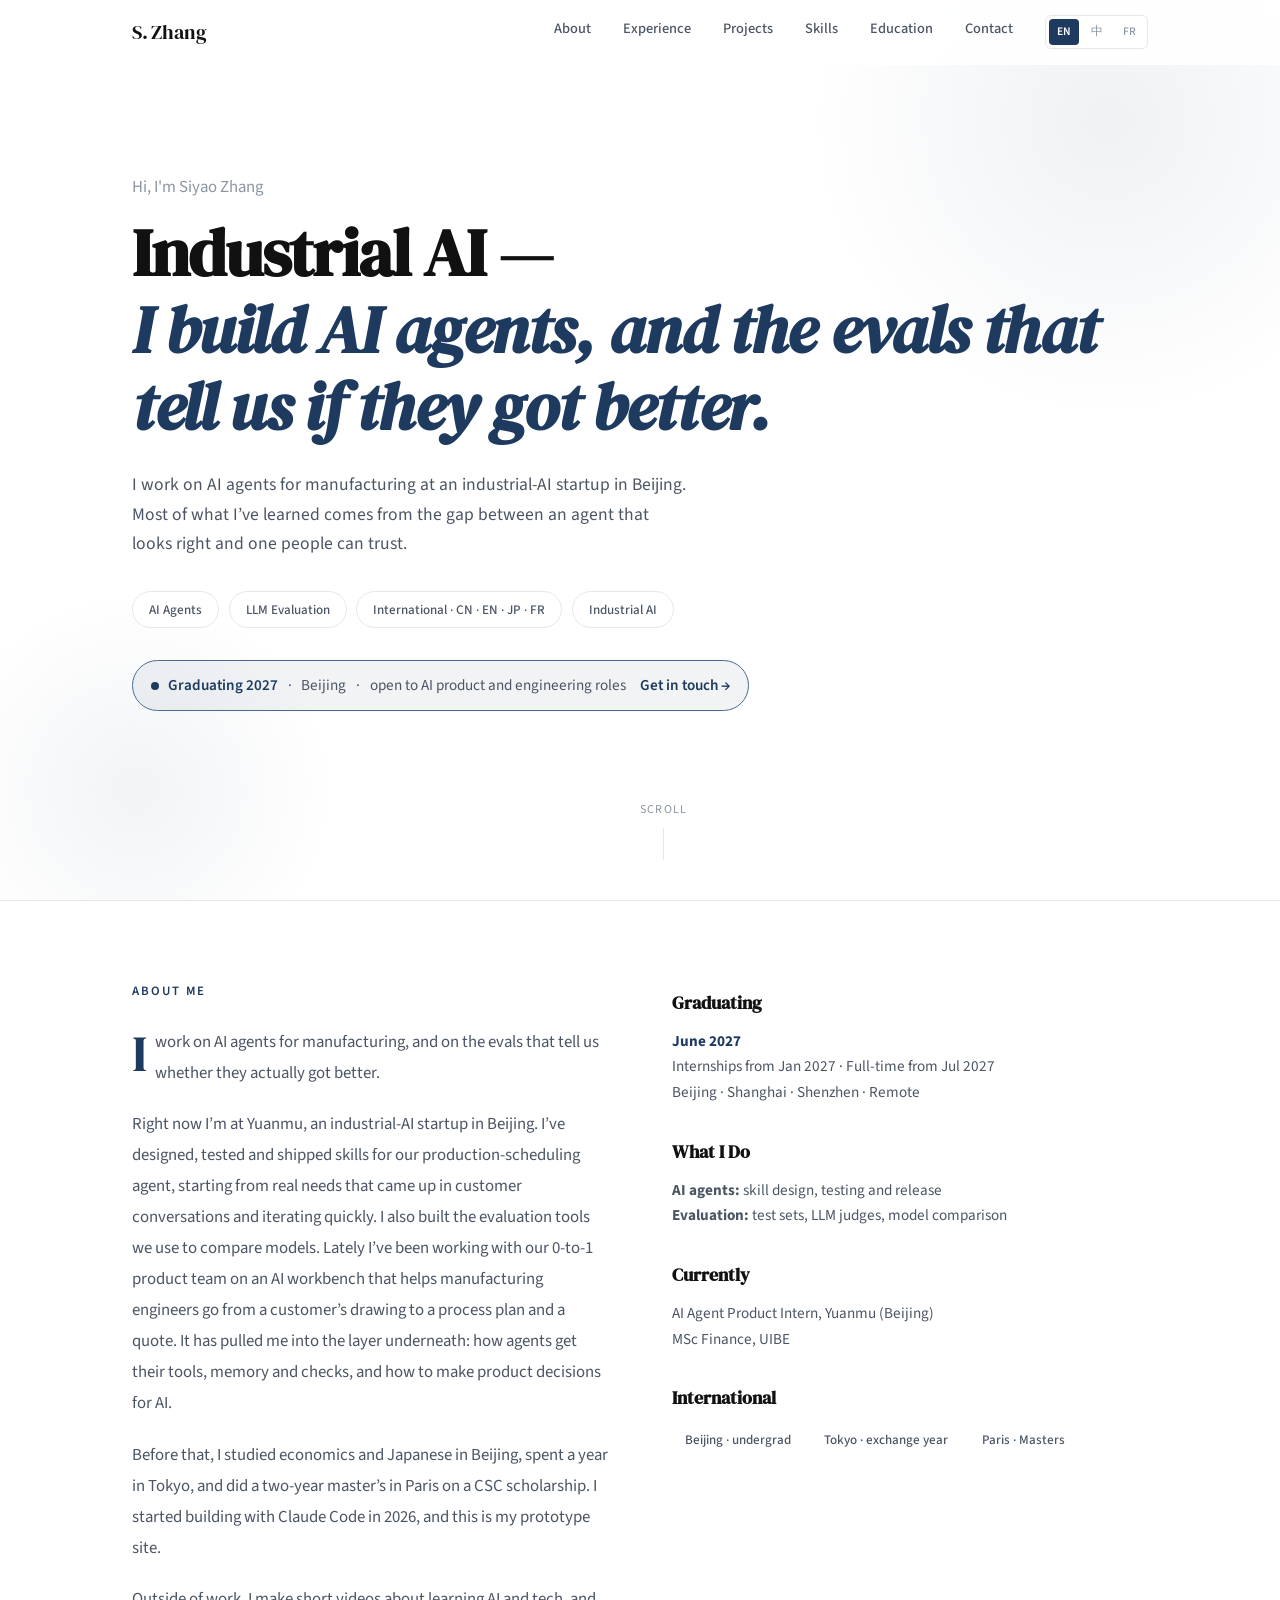
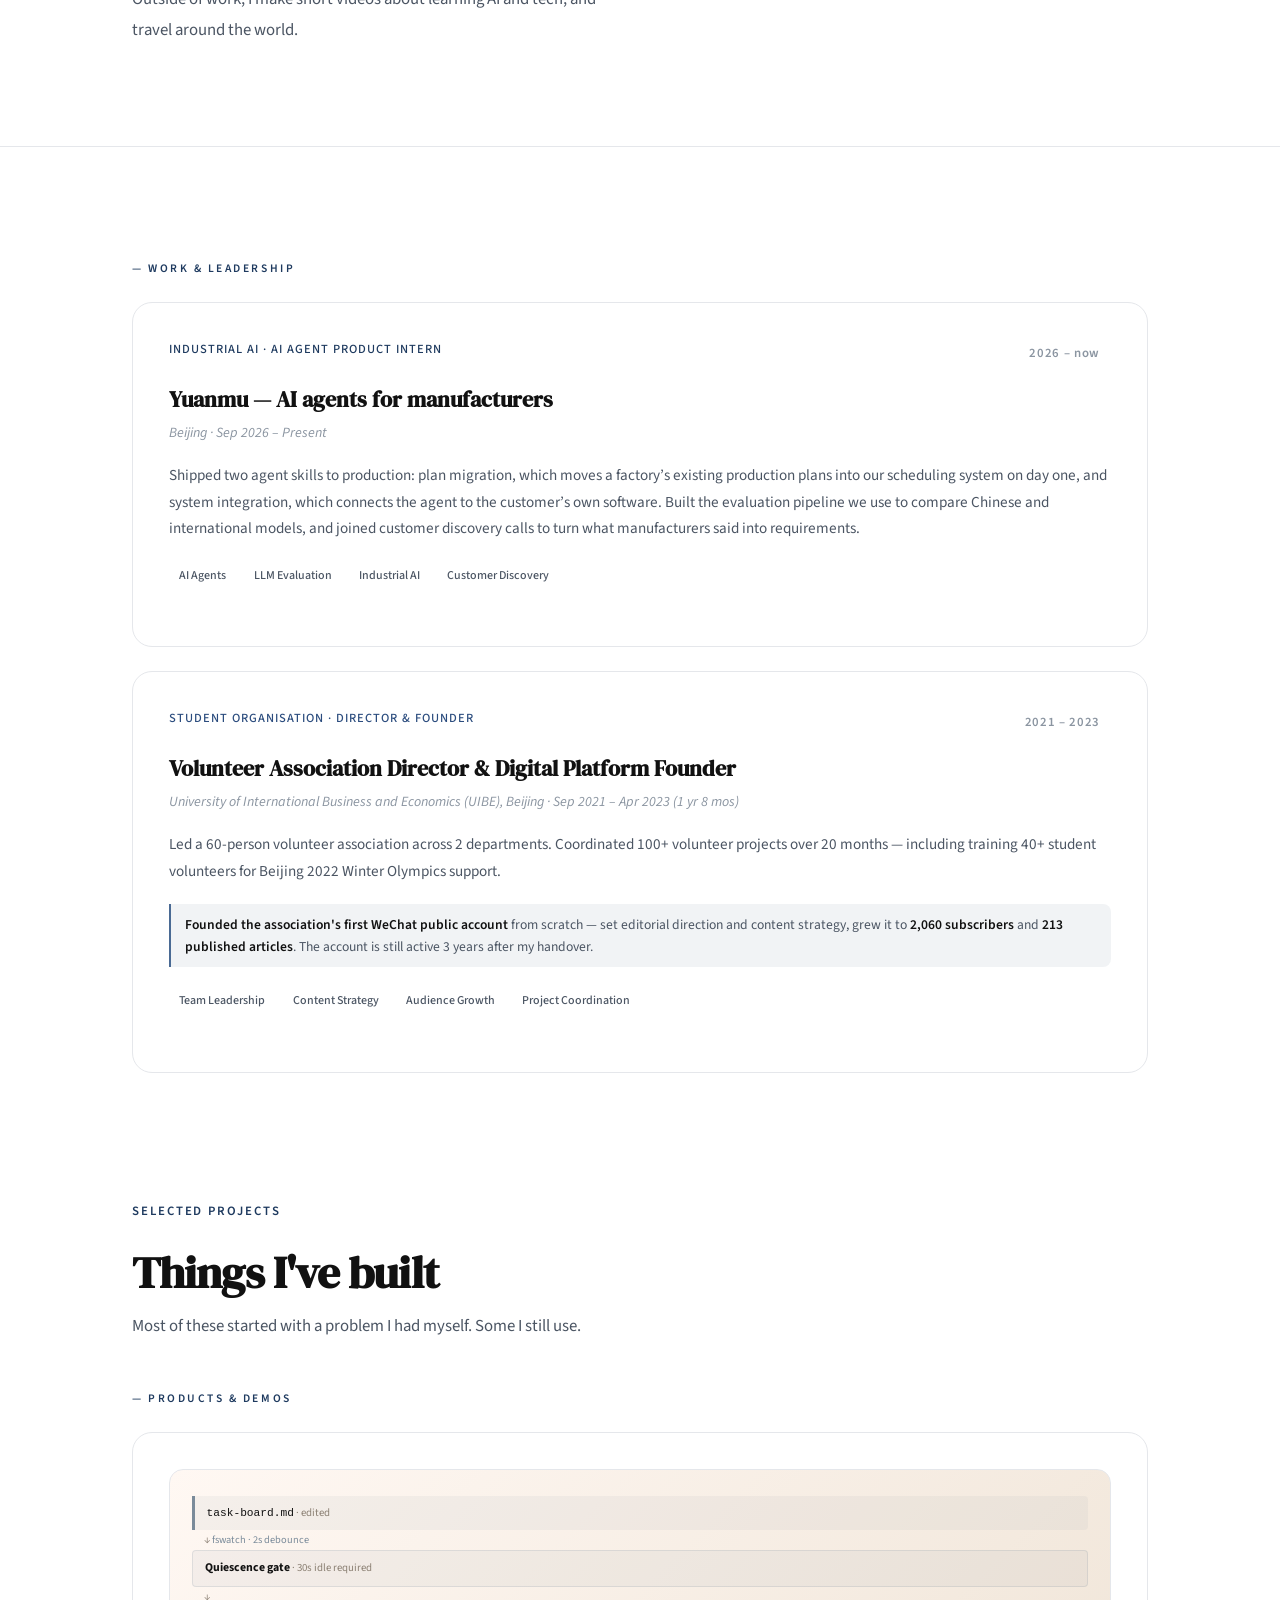
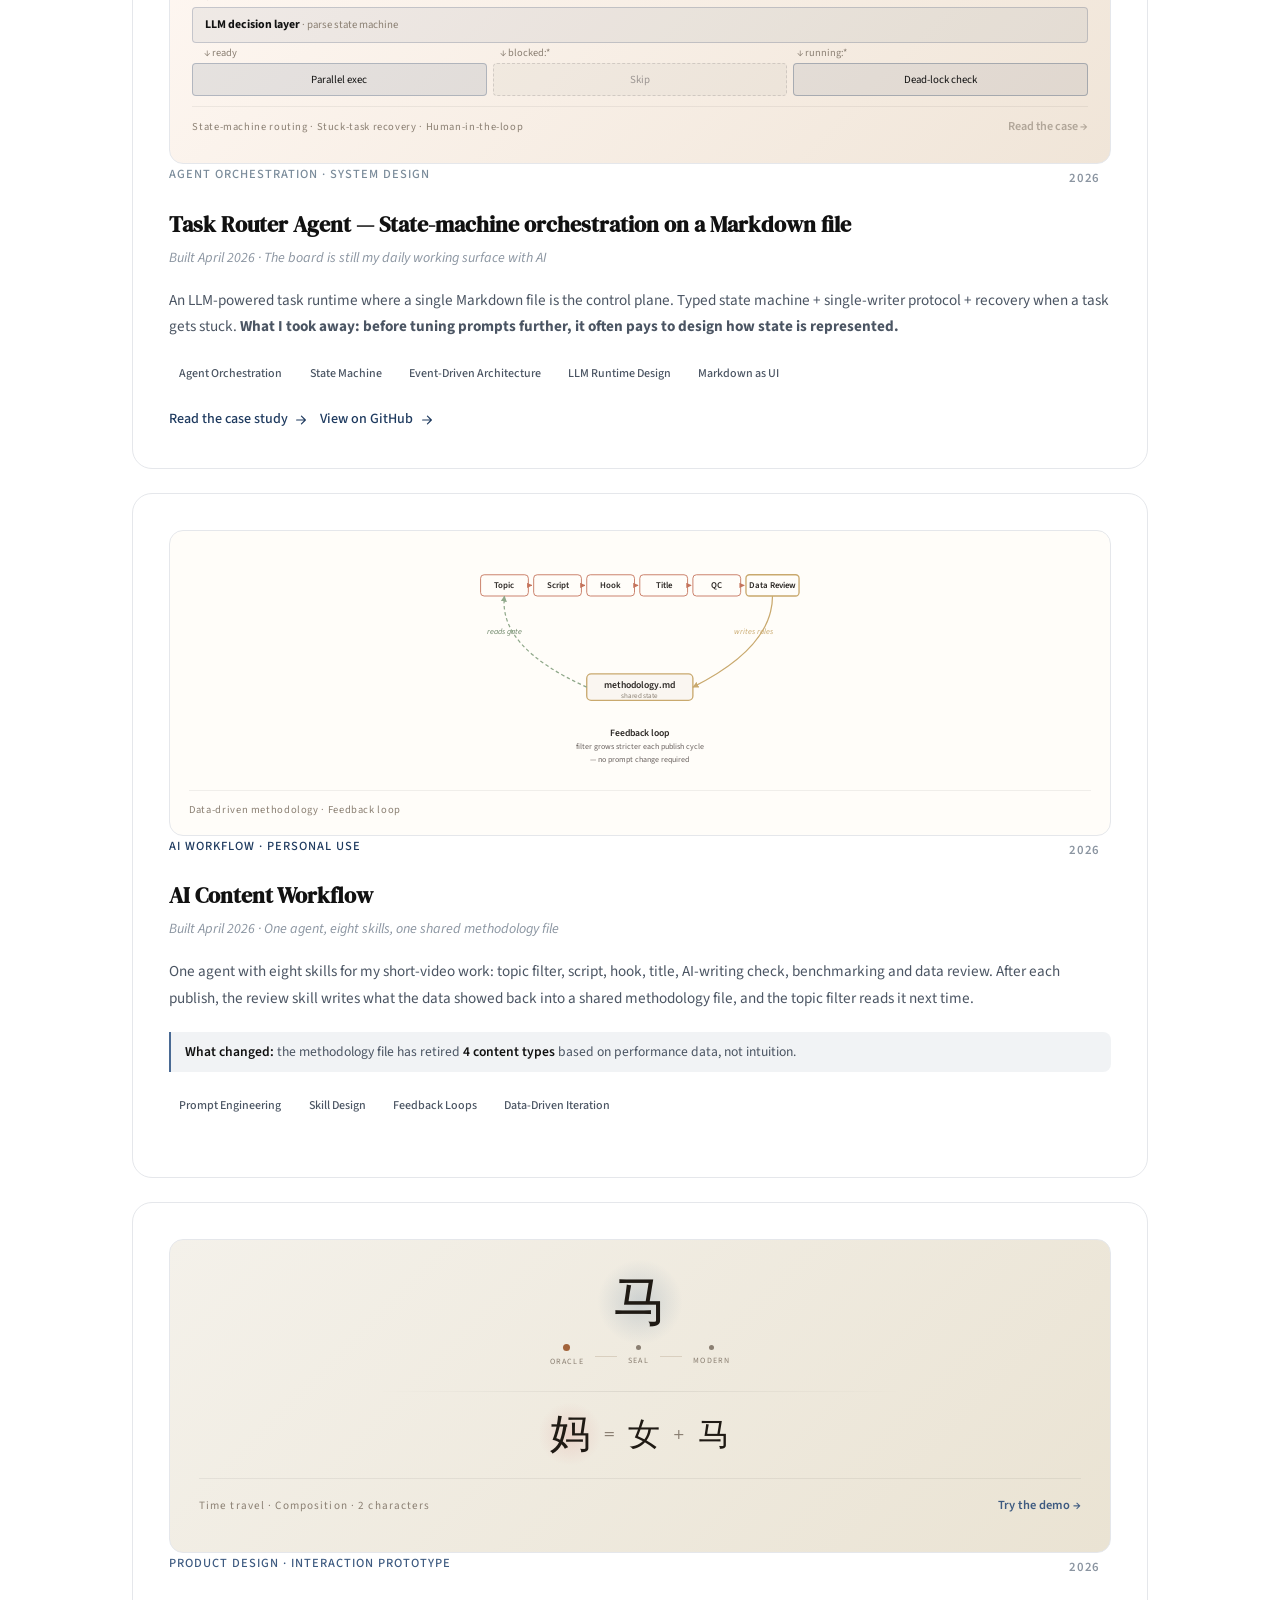
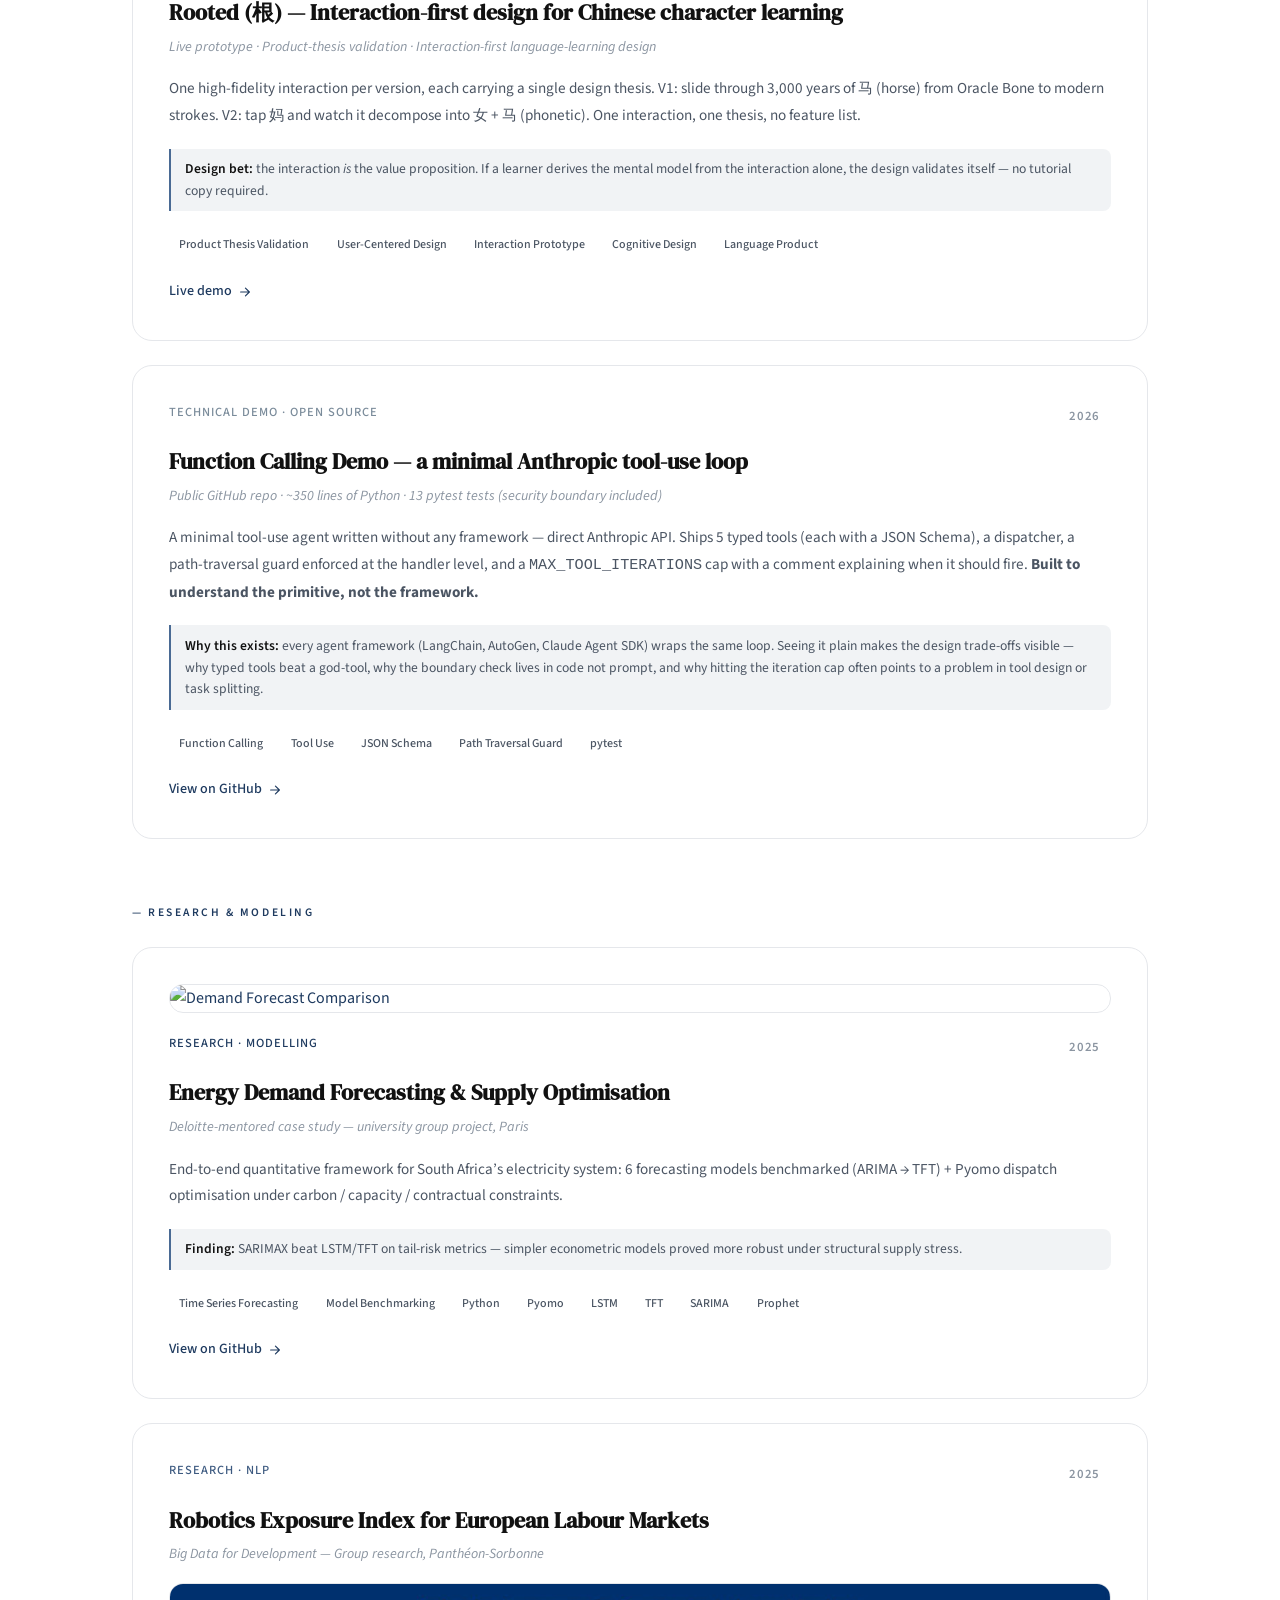
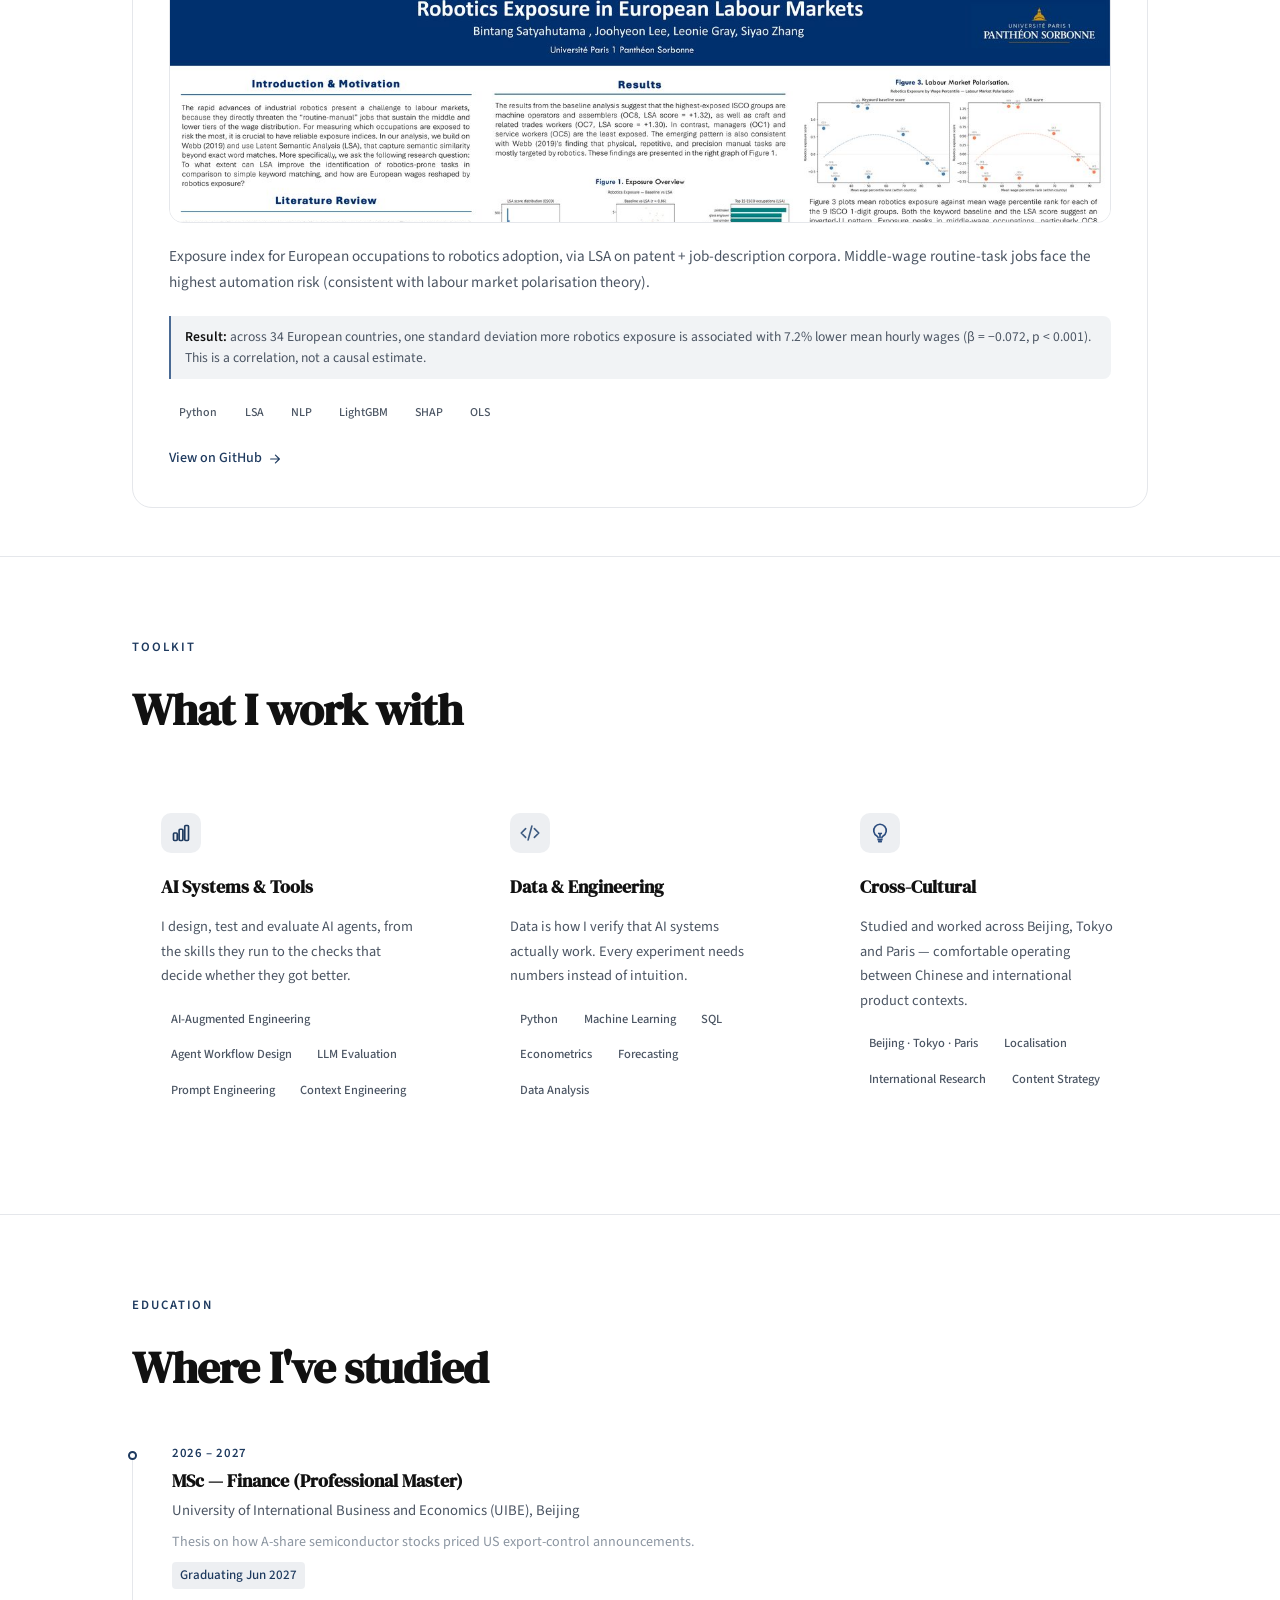
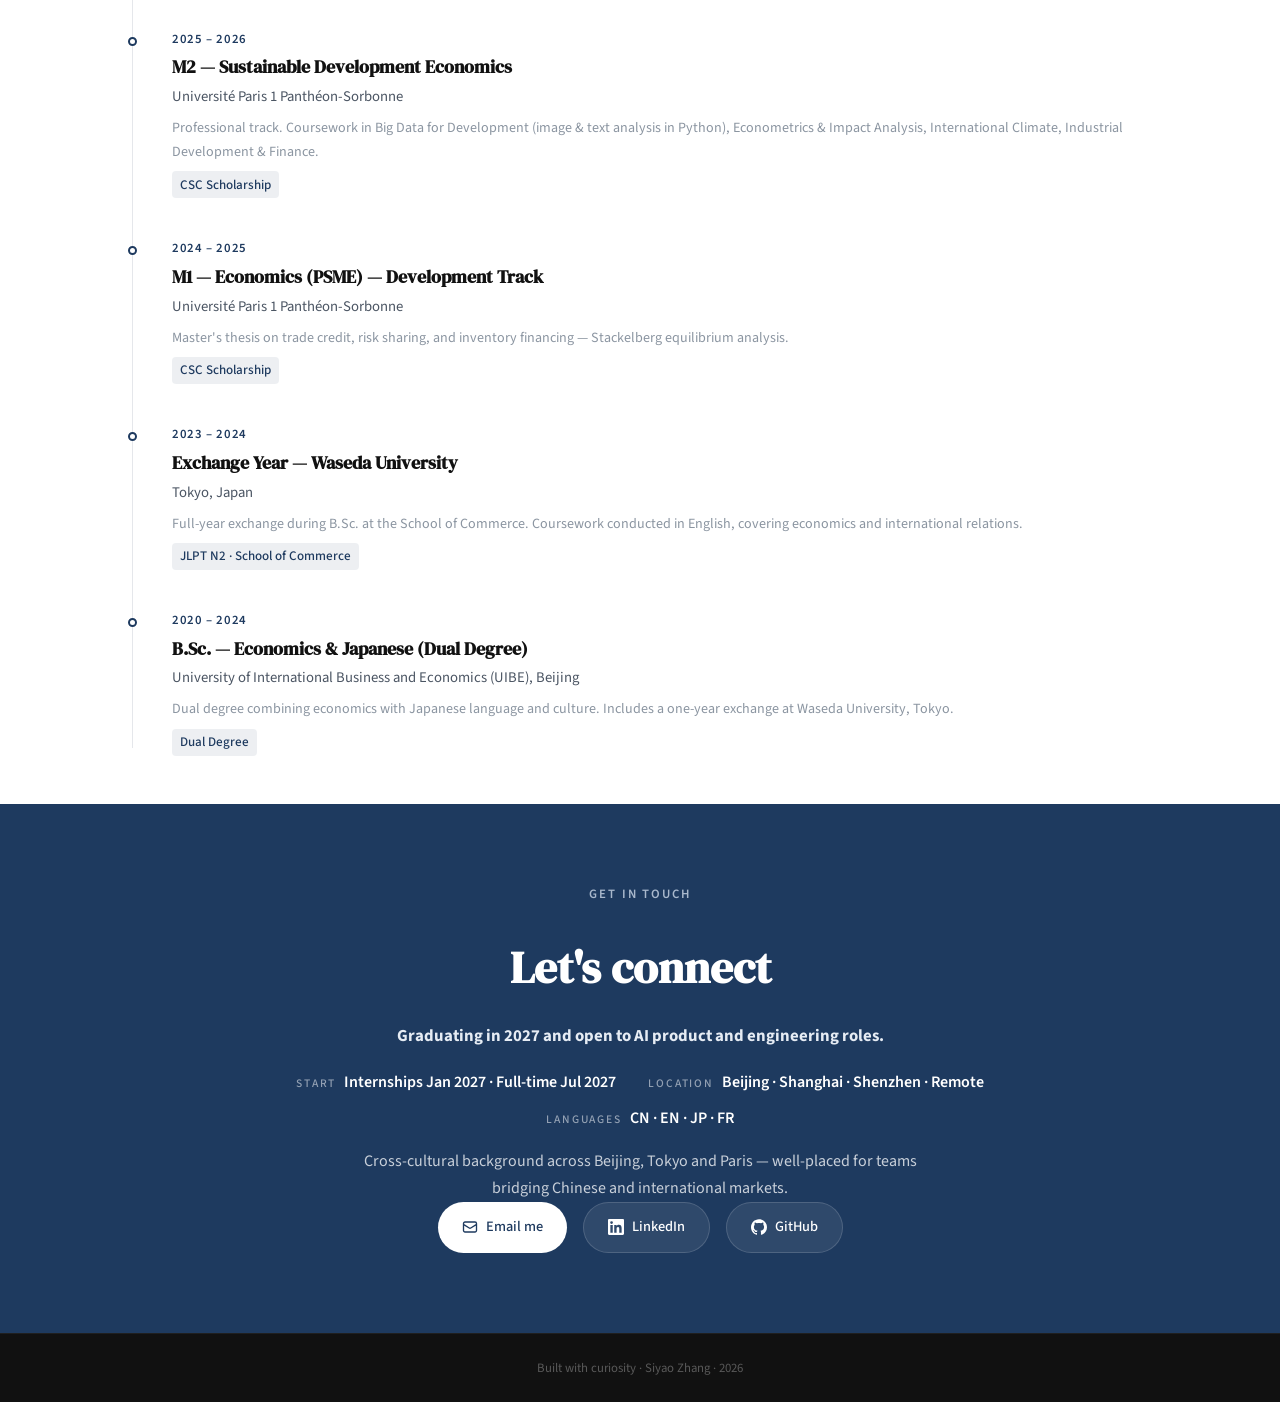
==== commit 36b945b6: "Review fixes: dated case study, softer claims, native Chinese copy and fonts - Case study: dated not" ====
--- a/index.html
+++ b/index.html
@@ -1193,6 +1193,9 @@
 .contact-section strong{color:#E6ECF4!important}
 nav .logo,nav .nav-links a{white-space:nowrap}
 </style>
+<link rel="icon" href="favicon.svg" type="image/svg+xml">
+<meta property="og:image" content="https://siyaozhang.com/img/og.jpg">
+<meta name="twitter:card" content="summary_large_image">
 </head>
 <body>
 
@@ -1202,8 +1205,8 @@
     <a href="#" class="logo">S. Zhang</a>
     <ul class="nav-links" id="navLinks">
       <li><a href="#about">About</a></li>
+      <li><a href="#experience">Experience</a></li>
       <li><a href="#projects">Projects</a></li>
-      <li><a href="#experience">Experience</a></li>
       <li><a href="#skills">Skills</a></li>
       <li><a href="#education">Education</a></li>
       <li><a href="#contact">Contact</a></li>
@@ -1284,13 +1287,62 @@
   </div>
 </section>
 
+<!-- EXPERIENCE -->
+<section class="projects-section" id="experience">
+  <div class="container">
+    <div class="reveal" style="margin: 2rem 0 1.25rem;">
+      <div class="section-label" style="font-size: 0.72rem; letter-spacing: 0.22em; color: var(--accent-terracotta);">— Work &amp; Leadership</div>
+    </div>
+
+    <div class="project-grid">
+      <div class="project-card reveal" style="--card-accent: var(--accent-terracotta);">
+        <div class="project-card-top">
+          <span class="project-type">Industrial AI &middot; AI Agent Product Intern</span>
+          <span class="project-year">2026 &ndash; now</span>
+        </div>
+        <h3>Yuanmu &mdash; AI agents for manufacturers</h3>
+        <p class="project-context">Beijing &middot; Sep 2026 &ndash; Present</p>
+        <p class="project-description">
+          Shipped two agent skills to production: plan migration, which moves a factory&rsquo;s existing production plans into our scheduling system on day one, and system integration, which connects the agent to the customer&rsquo;s own software. Built the evaluation pipeline we use to compare Chinese and international models, and joined customer discovery calls to turn what manufacturers said into requirements.
+        </p>
+        <div class="project-tech">
+          <span class="tech-tag">AI Agents</span>
+          <span class="tech-tag">LLM Evaluation</span>
+          <span class="tech-tag">Industrial AI</span>
+          <span class="tech-tag">Customer Discovery</span>
+        </div>
+      </div>
+      <div class="project-card reveal" style="--card-accent: var(--accent-gold);">
+        <div class="project-card-top">
+          <span class="project-type">Student Organisation &middot; Director &amp; Founder</span>
+          <span class="project-year">2021 &ndash; 2023</span>
+        </div>
+        <h3>Volunteer Association Director &amp; Digital Platform Founder</h3>
+        <p class="project-context">University of International Business and Economics (UIBE), Beijing &middot; Sep 2021 – Apr 2023 (1 yr 8 mos)</p>
+        <p class="project-description">
+          Led a 60-person volunteer association across 2 departments. Coordinated 100+ volunteer projects over 20 months &mdash; including training 40+ student volunteers for Beijing 2022 Winter Olympics support.
+        </p>
+        <div class="project-finding">
+          <strong>Founded the association's first WeChat public account</strong> from scratch &mdash; set editorial direction and content strategy, grew it to <strong>2,060 subscribers</strong> and <strong>213 published articles</strong>. The account is still active 3 years after my handover.
+        </div>
+        <div class="project-tech">
+          <span class="tech-tag">Team Leadership</span>
+          <span class="tech-tag">Content Strategy</span>
+          <span class="tech-tag">Audience Growth</span>
+          <span class="tech-tag">Project Coordination</span>
+        </div>
+      </div>
+    </div>
+  </div>
+</section>
+
 <!-- PROJECTS -->
 <section class="projects-section" id="projects">
   <div class="container">
     <div class="section-header reveal">
       <div class="section-label">Selected Projects</div>
       <h2>Things I've built</h2>
-      <p style="white-space: nowrap;">Each project started with a real problem — and turned into a system I actually use.</p>
+      <p style="white-space: nowrap;">Most of these started with a problem I had myself. Some I still use.</p>
     </div>
 
     <div class="reveal" style="margin: 2rem 0 1.25rem;">
@@ -1318,7 +1370,7 @@
               </div>
             </div>
             <div class="proj-thumb-cta">
-              <span class="proj-thumb-caption">State-machine routing &middot; Self-healing &middot; Human-in-the-loop</span>
+              <span class="proj-thumb-caption">State-machine routing &middot; Stuck-task recovery &middot; Human-in-the-loop</span>
               <span class="vd-auto proj-thumb-link">Read the case &rarr;</span>
             </div>
           </div>
@@ -1331,7 +1383,7 @@
           <h3>Task Router Agent &mdash; State-machine orchestration on a Markdown file</h3>
           <p class="project-context">Built April 2026 &middot; The board is still my daily working surface with AI</p>
           <p class="project-description">
-            An LLM-powered task runtime where a single Markdown file is the control plane. Typed state machine + single-writer protocol + self-healing. <strong>The insight: structured state, not better prompts, is what turns agents from execution bots into reasoning partners.</strong>
+            An LLM-powered task runtime where a single Markdown file is the control plane. Typed state machine + single-writer protocol + recovery when a task gets stuck. <strong>What I took away: before tuning prompts further, it often pays to design how state is represented.</strong>
           </p>
           <div class="project-tech">
             <span class="tech-tag">Agent Orchestration</span>
@@ -1525,7 +1577,7 @@
             A minimal tool-use agent written without any framework &mdash; direct Anthropic API. Ships 5 typed tools (each with a JSON Schema), a dispatcher, a path-traversal guard enforced at the handler level, and a <code>MAX_TOOL_ITERATIONS</code> cap with a comment explaining when it should fire. <strong>Built to understand the primitive, not the framework.</strong>
           </p>
           <div class="project-finding">
-            <strong>Why this exists:</strong> every agent framework (LangChain, AutoGen, Claude Agent SDK) wraps the same loop. Seeing it plain makes the design trade-offs visible — why typed tools beat a god-tool, why the boundary check lives in code not prompt, why an iteration cap signals a bad schema.
+            <strong>Why this exists:</strong> every agent framework (LangChain, AutoGen, Claude Agent SDK) wraps the same loop. Seeing it plain makes the design trade-offs visible — why typed tools beat a god-tool, why the boundary check lives in code not prompt, and why hitting the iteration cap often points to a problem in tool design or task splitting.
           </div>
           <div class="project-tech">
             <span class="tech-tag">Function Calling</span>
@@ -1603,7 +1655,7 @@
         <p class="project-context">Big Data for Development — Group research, Panthéon-Sorbonne</p>
         <div class="project-visual-inline">
           <a href="robotics-exposure-poster.pdf" download>
-            <img src="[data-uri]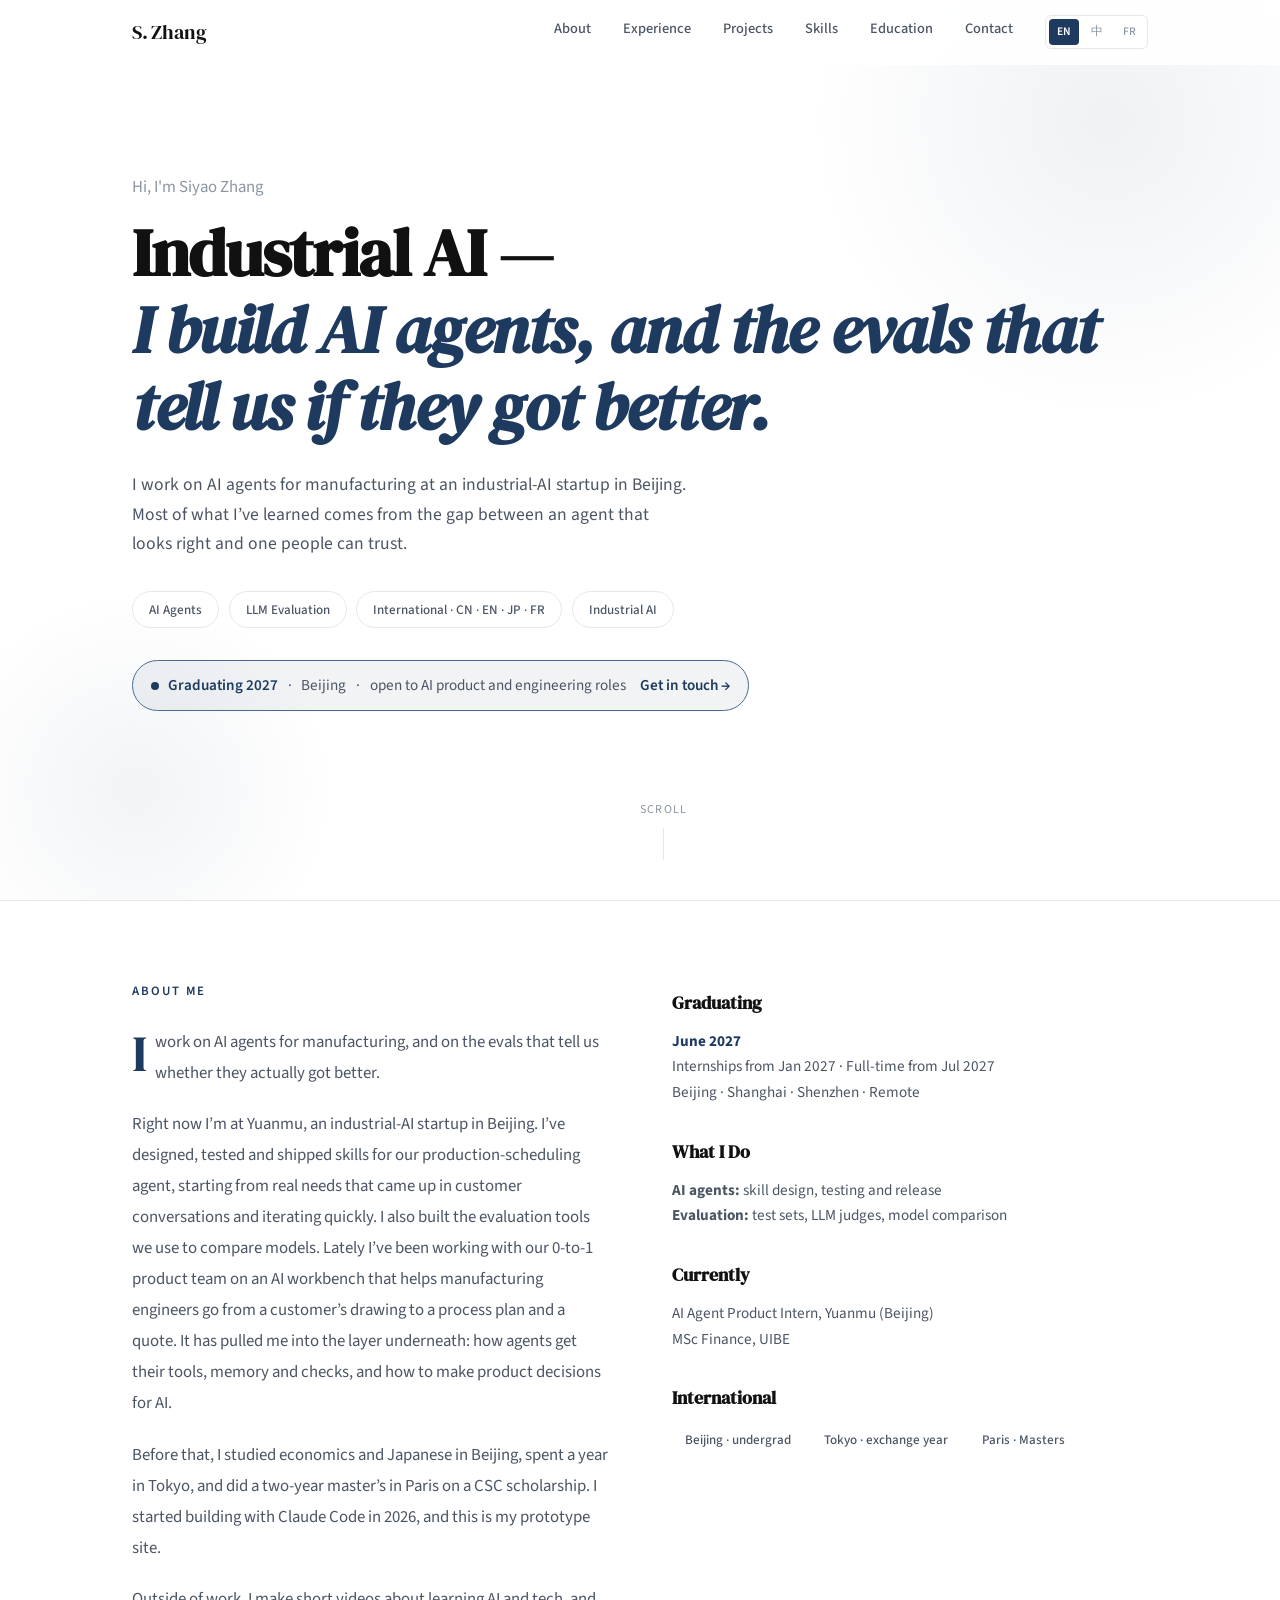
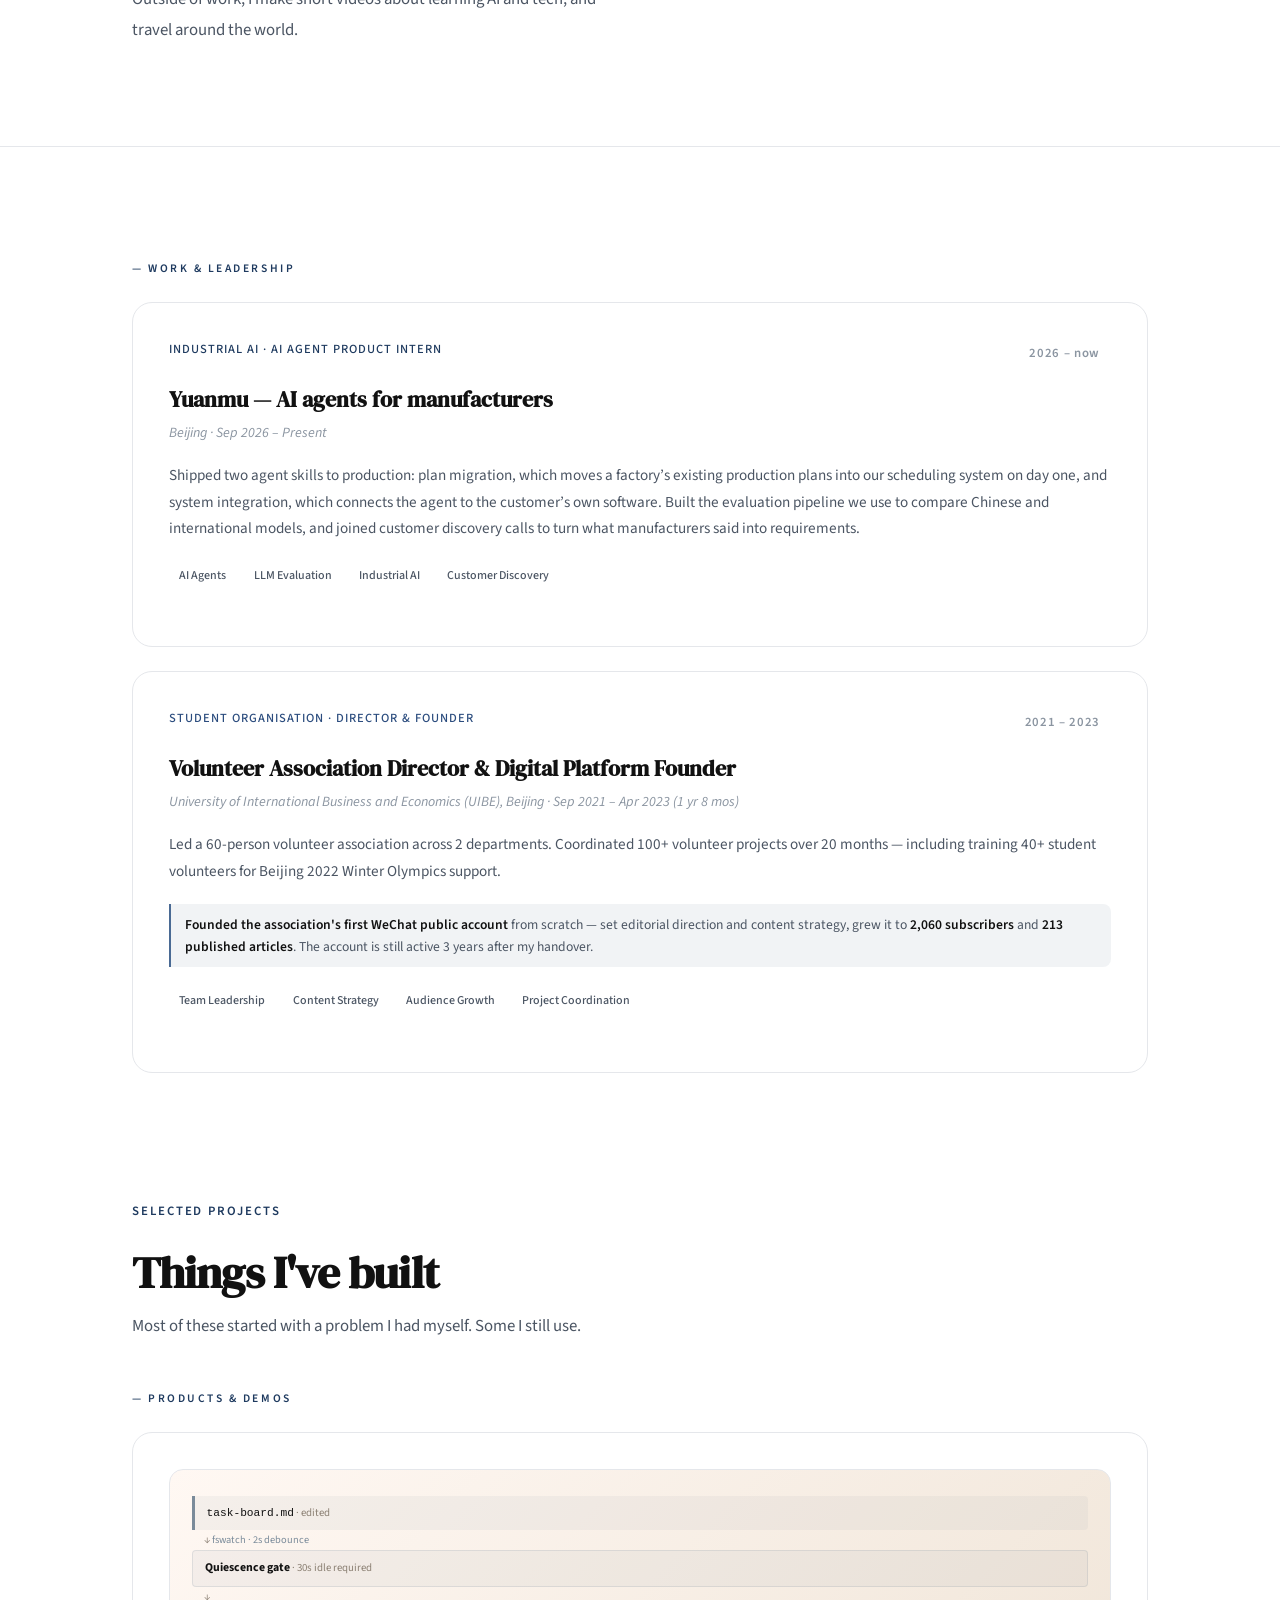
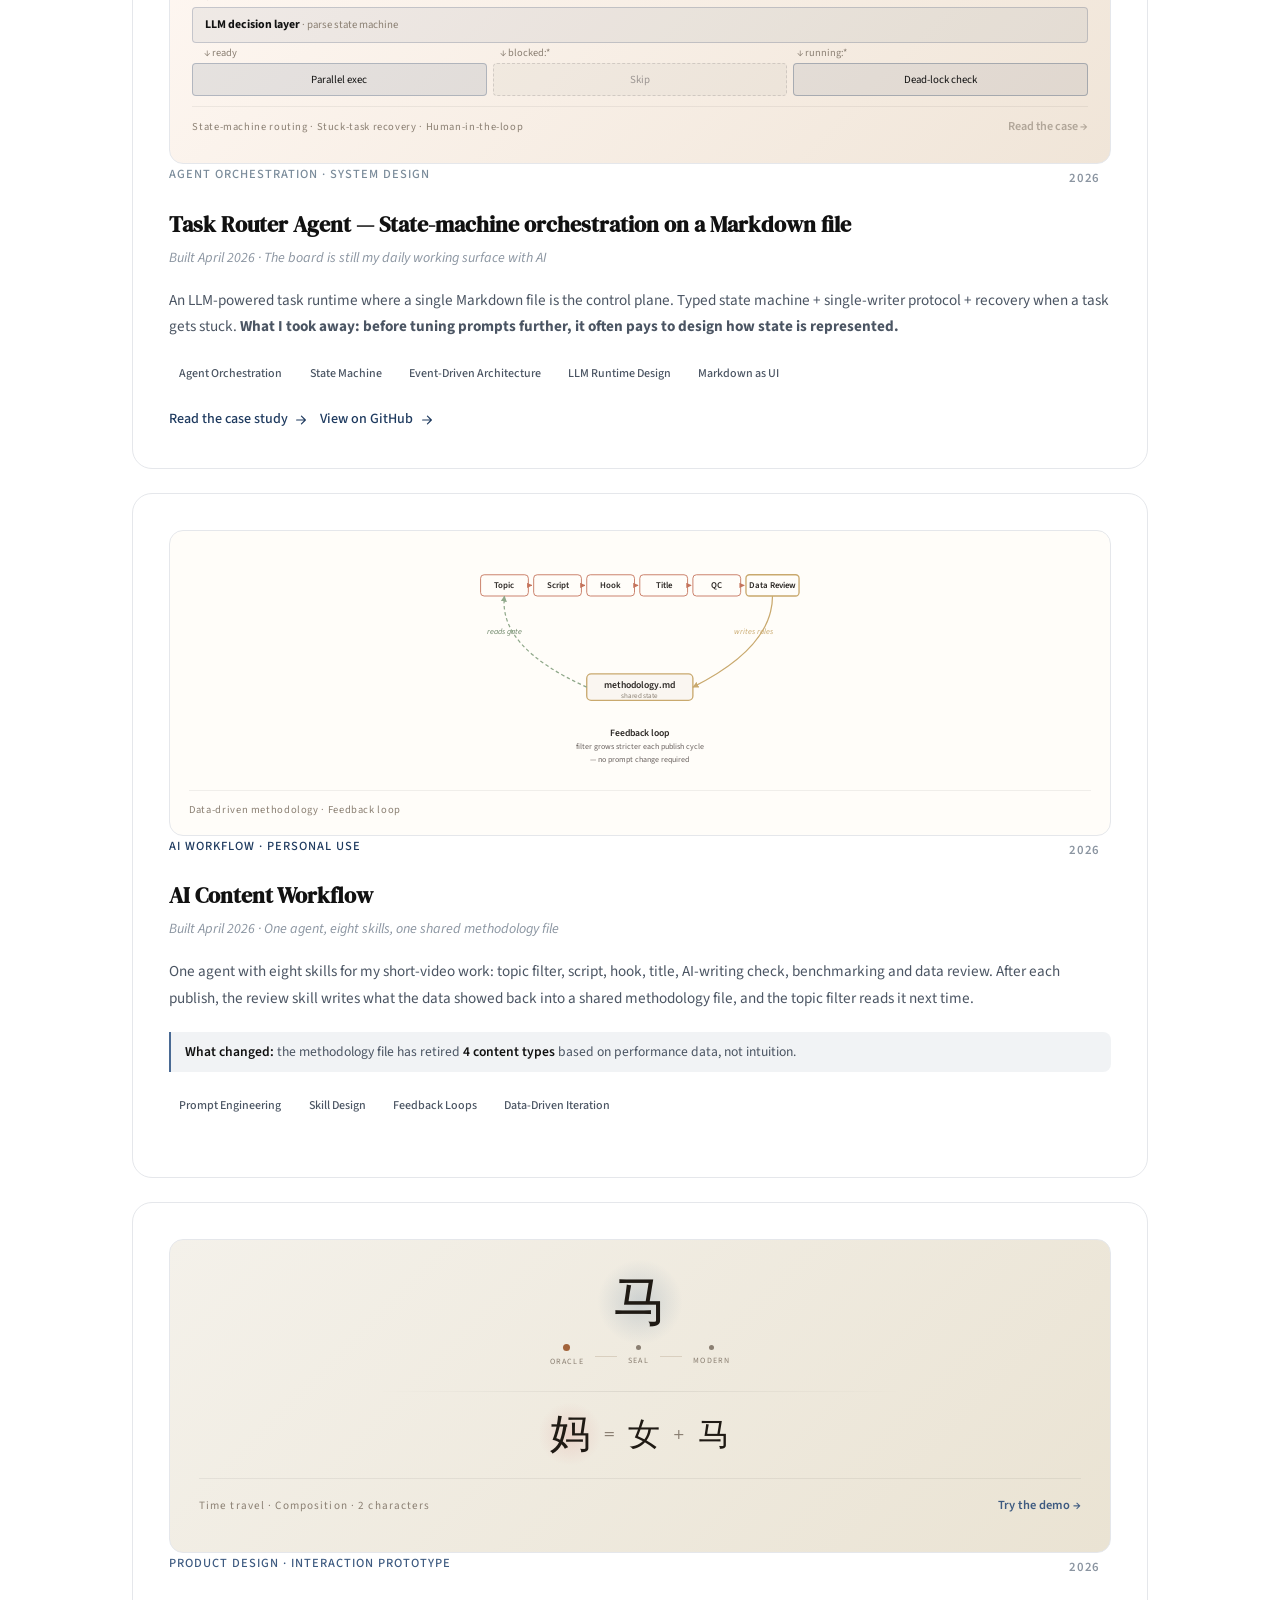
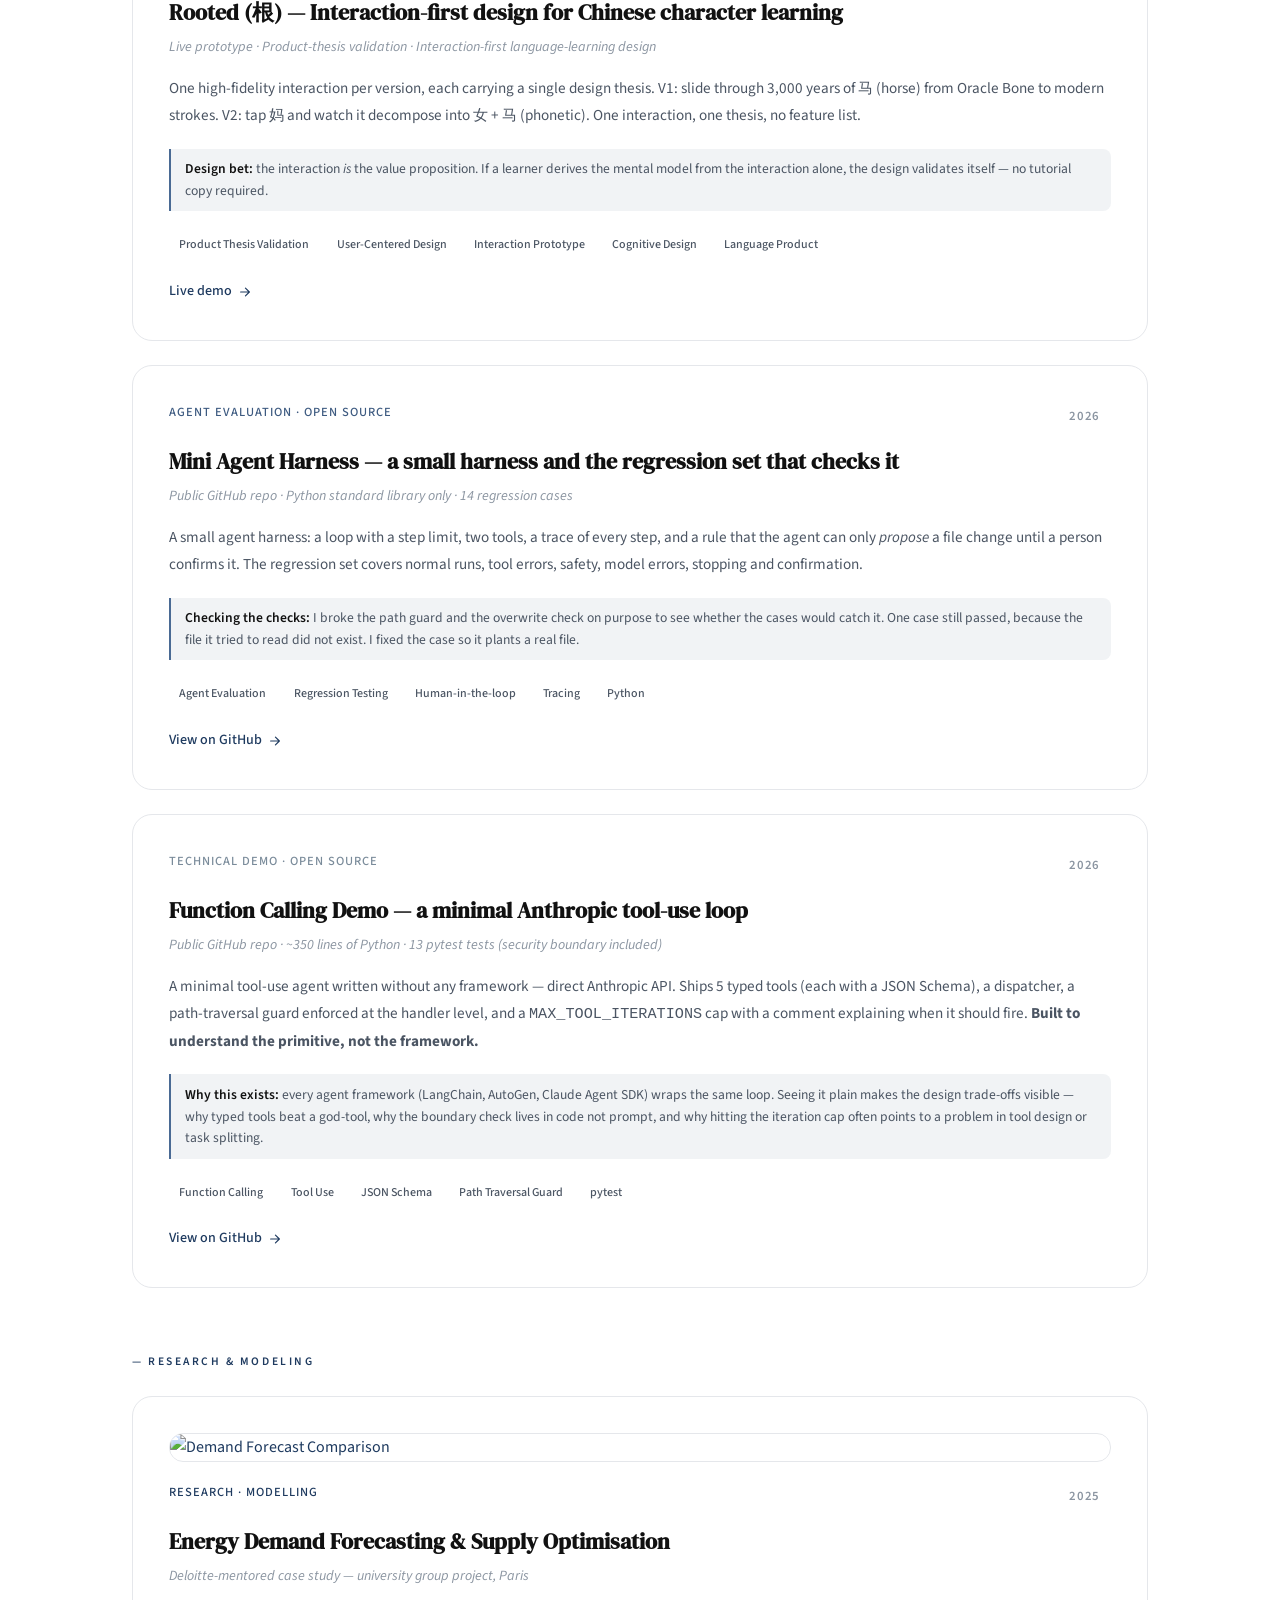
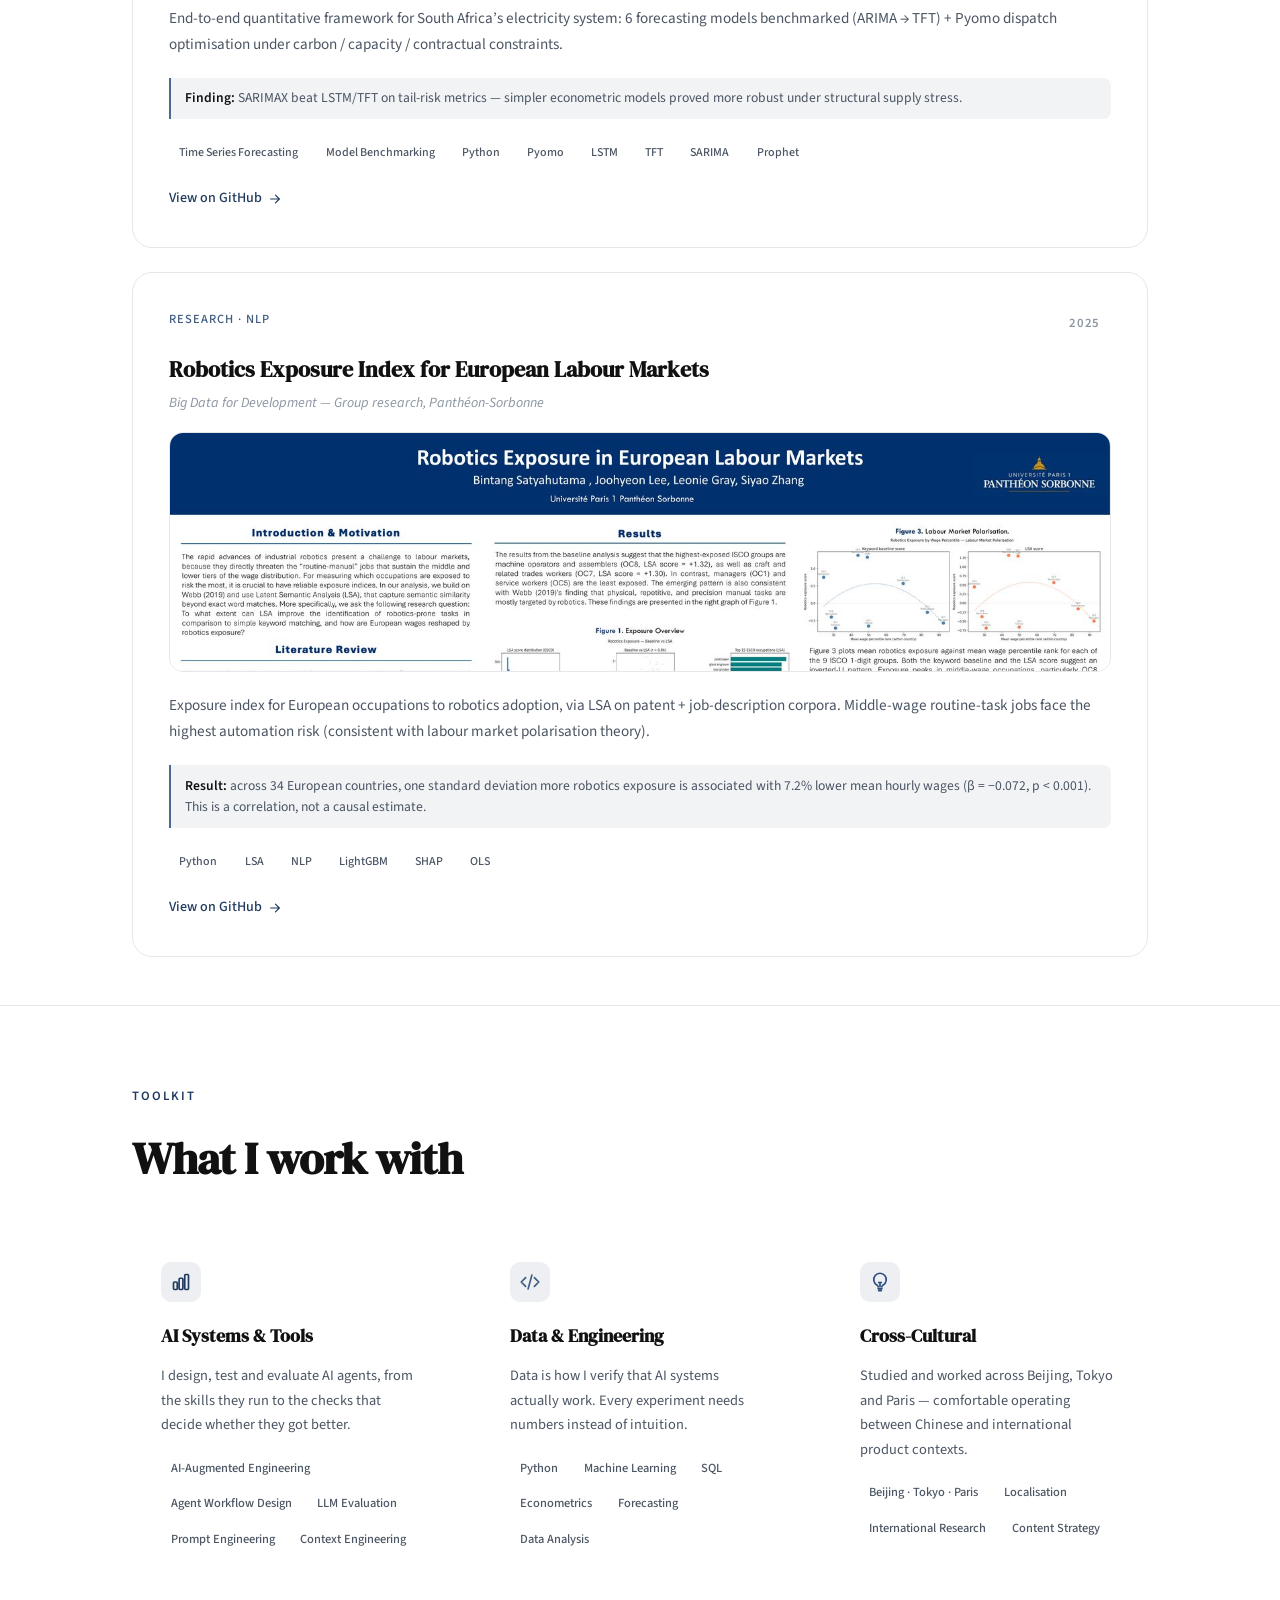
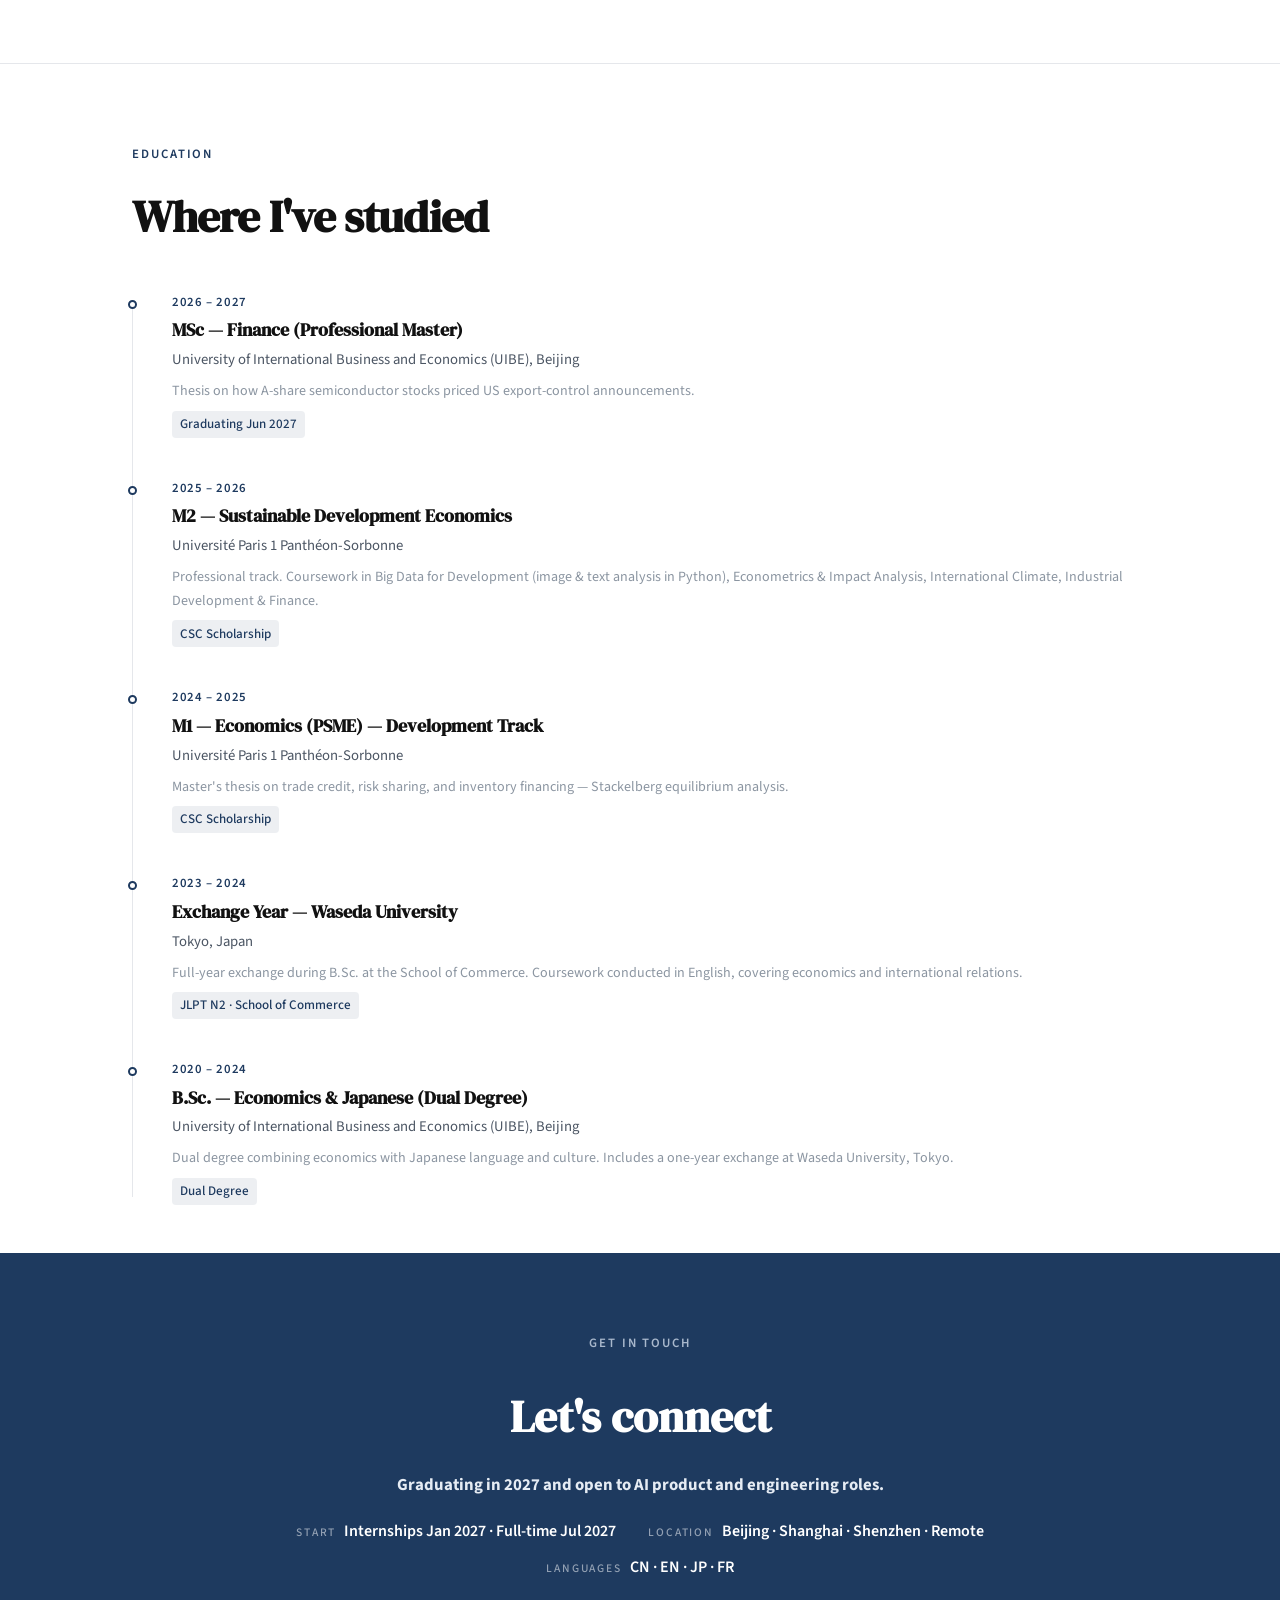
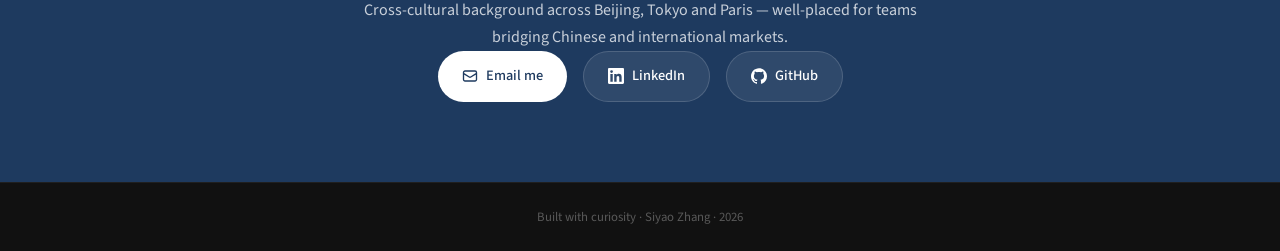
==== commit e9457978: "Add Mini Agent Harness card linking to the public repo Co-Authored-By: Claude Opus 5.5 <noreply@anth" ====
--- a/index.html
+++ b/index.html
@@ -1564,6 +1564,37 @@
         </div>
       </div>
 
+      <!-- Mini Agent Harness -->
+      <div class="project-card reveal" style="--card-accent: #3D5A80;">
+        <div>
+          <div class="project-card-top">
+            <span class="project-type">Agent Evaluation &middot; Open Source</span>
+            <span class="project-year">2026</span>
+          </div>
+          <h3>Mini Agent Harness &mdash; a small harness and the regression set that checks it</h3>
+          <p class="project-context">Public GitHub repo &middot; Python standard library only &middot; 14 regression cases</p>
+          <p class="project-description">
+            A small agent harness: a loop with a step limit, two tools, a trace of every step, and a rule that the agent can only <em>propose</em> a file change until a person confirms it. The regression set covers normal runs, tool errors, safety, model errors, stopping and confirmation.
+          </p>
+          <div class="project-finding">
+            <strong>Checking the checks:</strong> I broke the path guard and the overwrite check on purpose to see whether the cases would catch it. One case still passed, because the file it tried to read did not exist. I fixed the case so it plants a real file.
+          </div>
+          <div class="project-tech">
+            <span class="tech-tag">Agent Evaluation</span>
+            <span class="tech-tag">Regression Testing</span>
+            <span class="tech-tag">Human-in-the-loop</span>
+            <span class="tech-tag">Tracing</span>
+            <span class="tech-tag">Python</span>
+          </div>
+          <div class="project-actions">
+            <a href="https://github.com/Siyaovo/mini-agent-harness" target="_blank" rel="noopener" class="project-link">
+              View on GitHub
+              <svg xmlns="http://www.w3.org/2000/svg" fill="none" viewBox="0 0 24 24" stroke-width="2" stroke="currentColor"><path stroke-linecap="round" stroke-linejoin="round" d="M4.5 12h15m0 0l-6.75-6.75M19.5 12l-6.75 6.75"/></svg>
+            </a>
+          </div>
+        </div>
+      </div>
+
       <!-- Function Calling Demo -->
       <div class="project-card reveal" style="--card-accent: #7A8B9A;">
         <div>
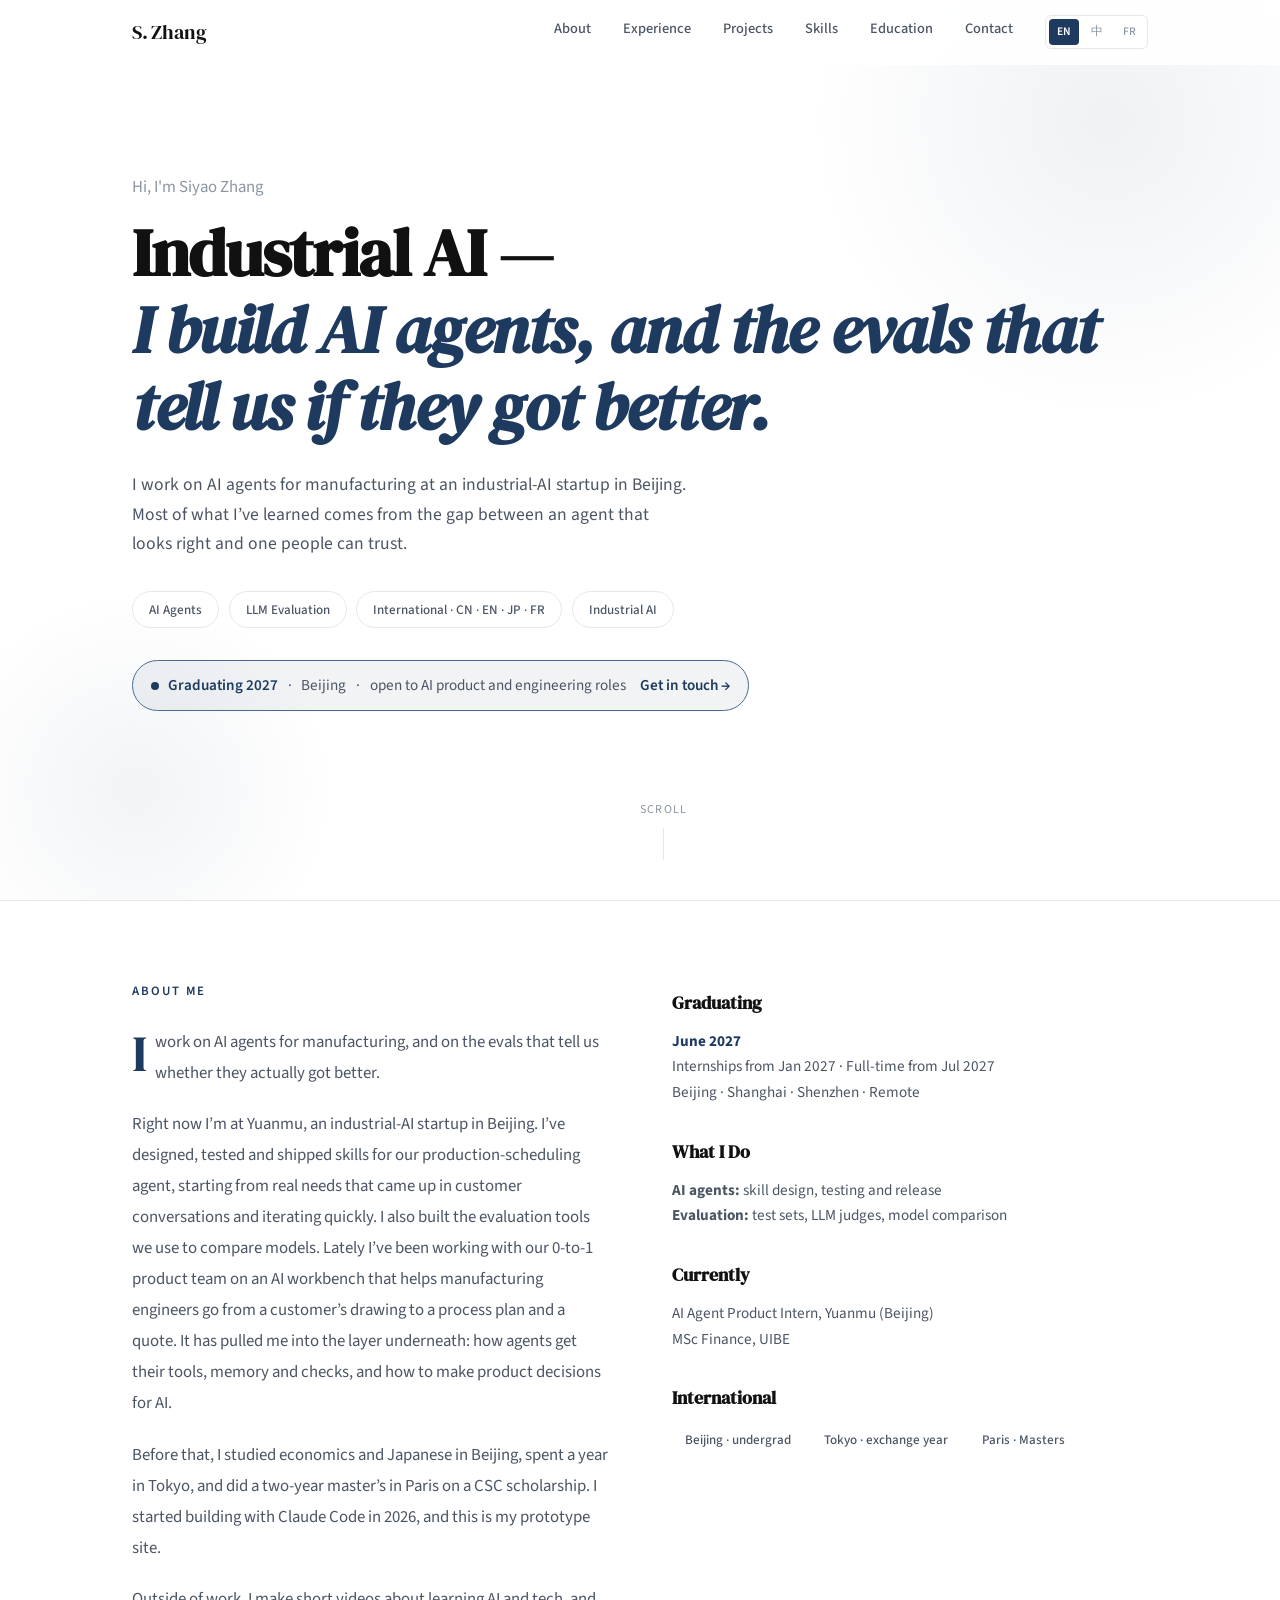
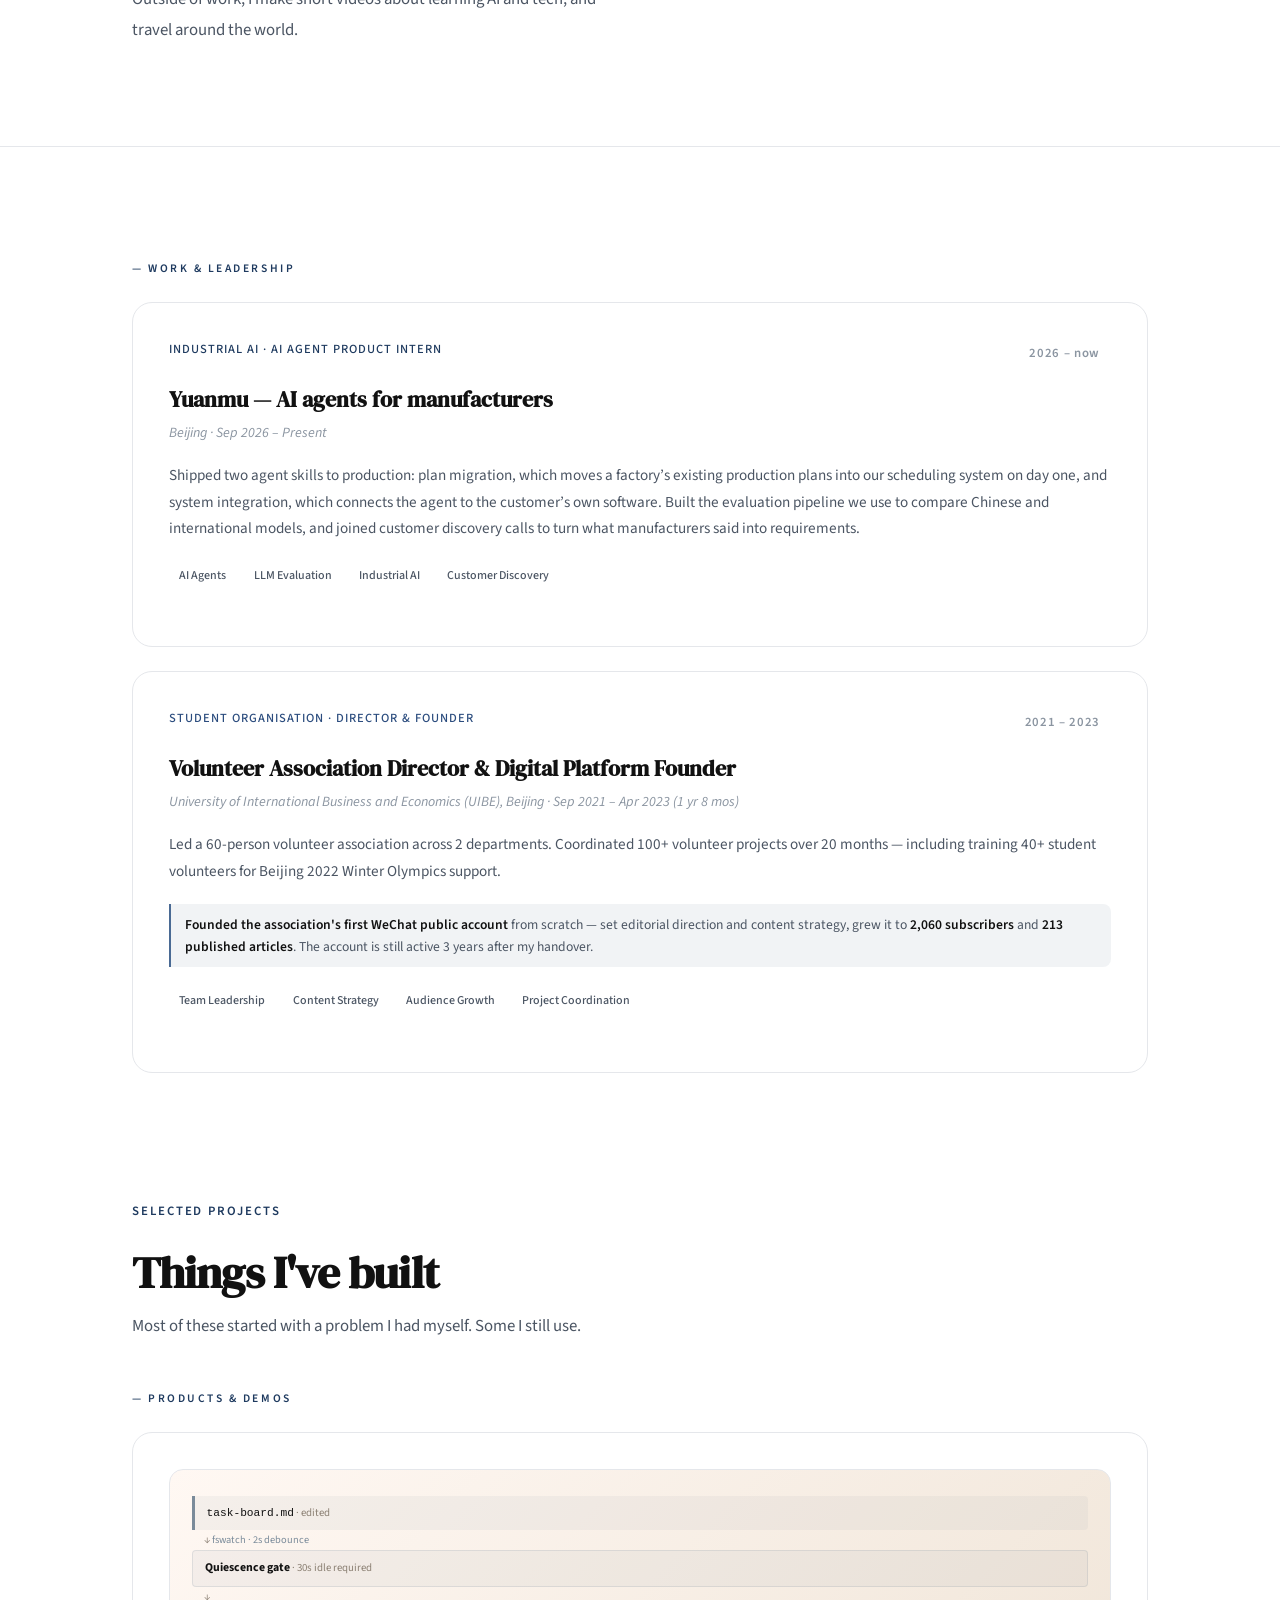
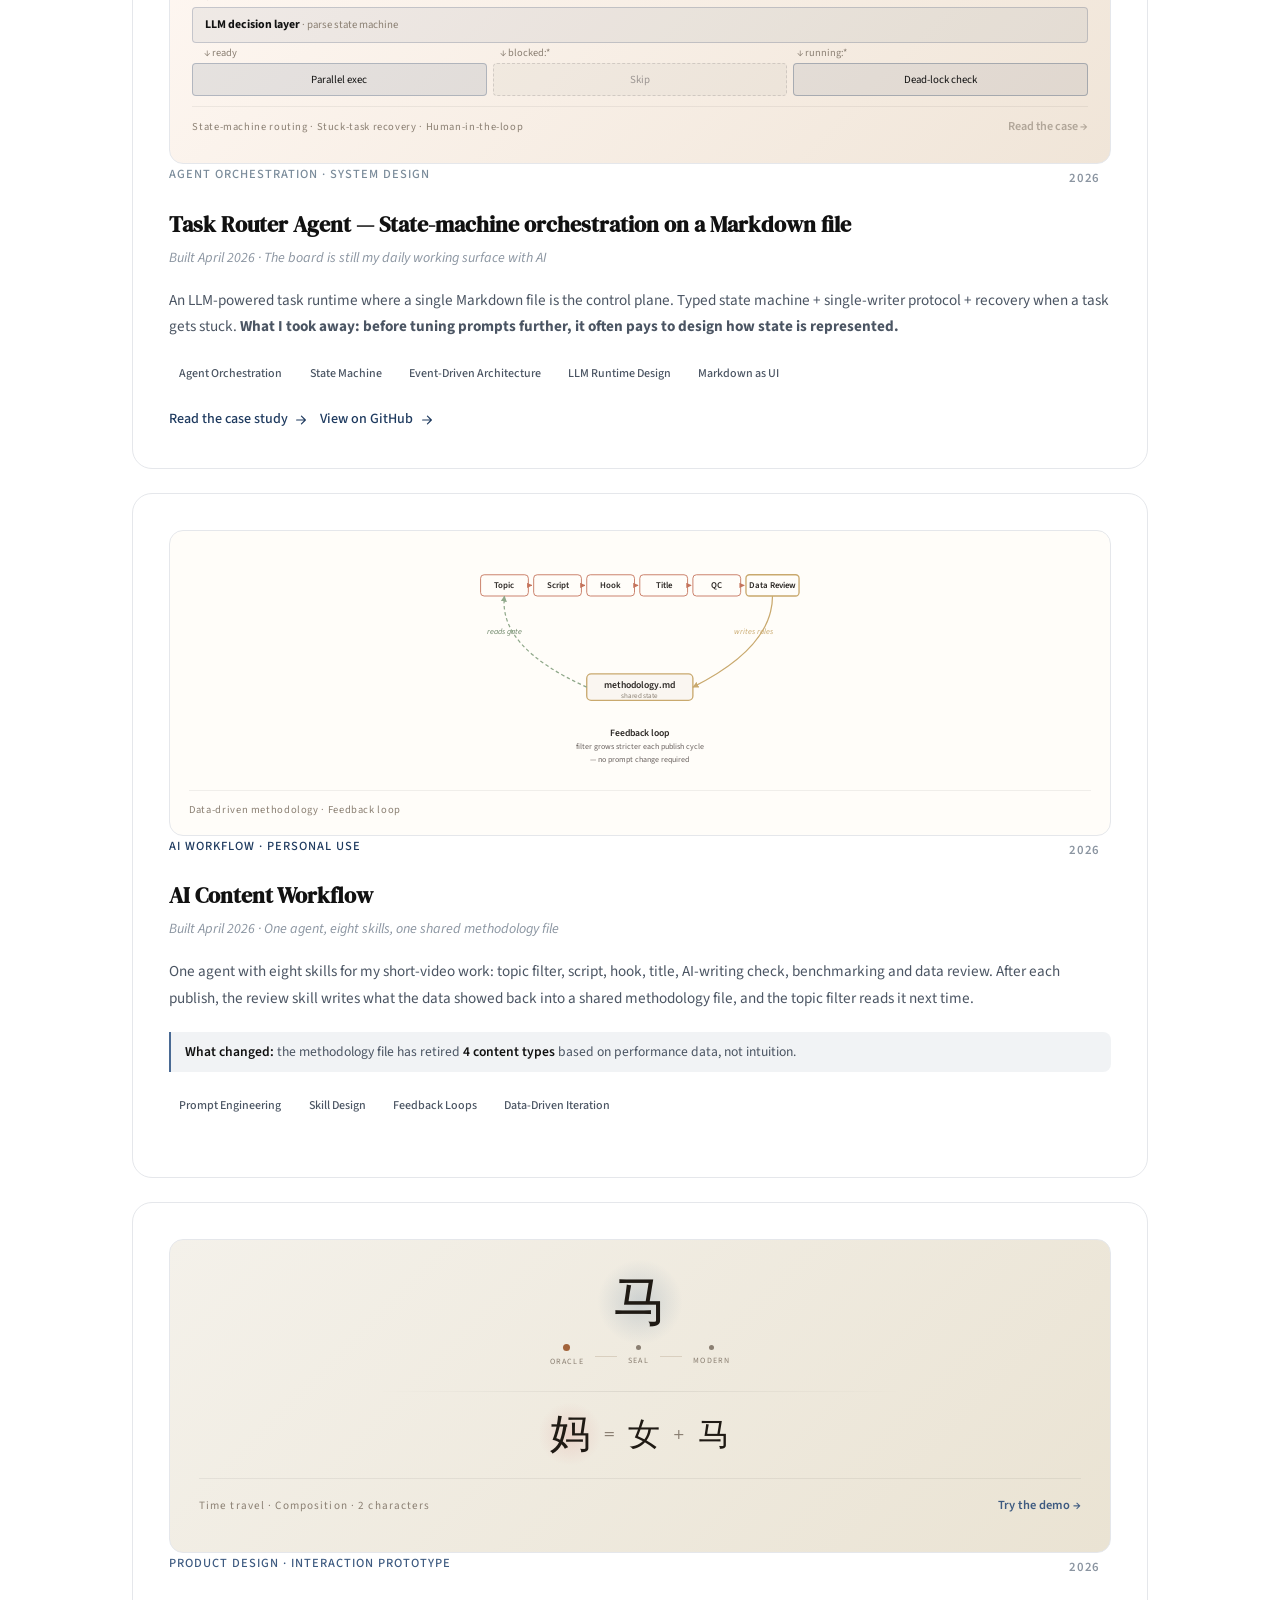
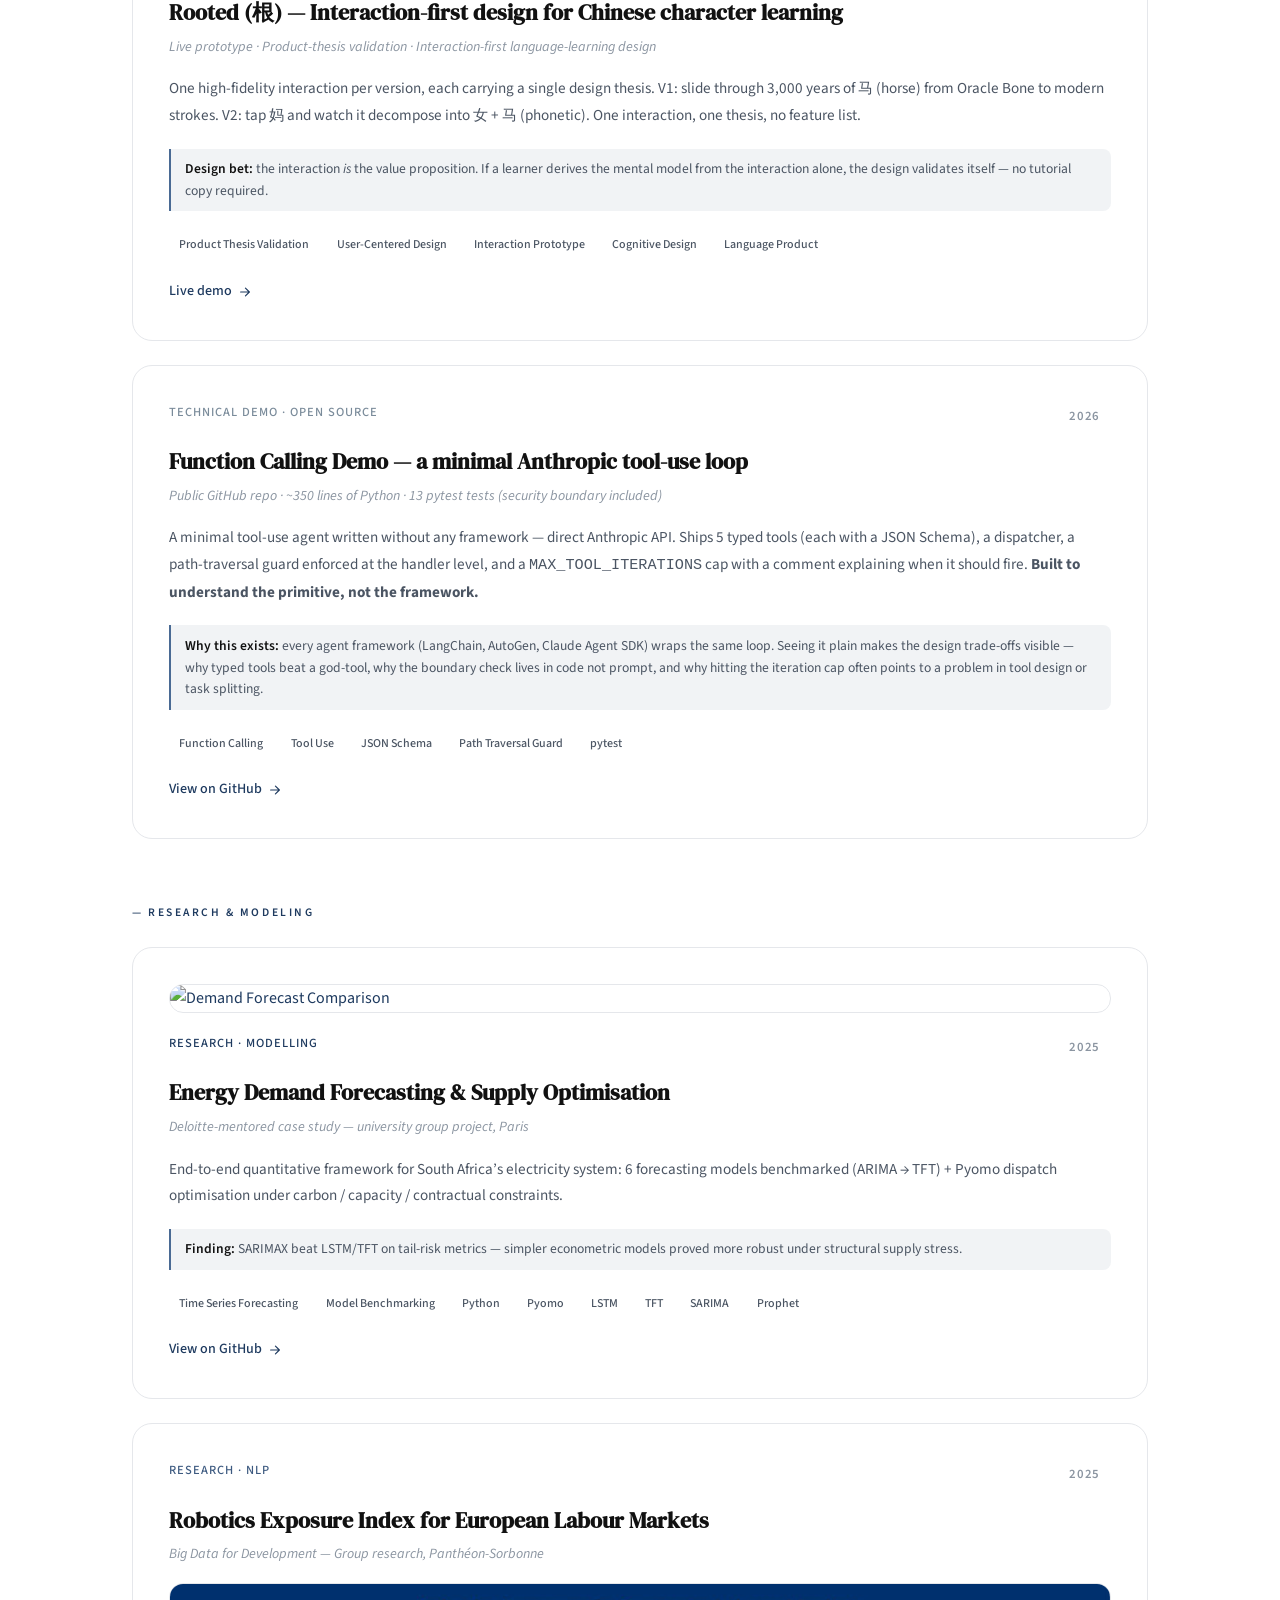
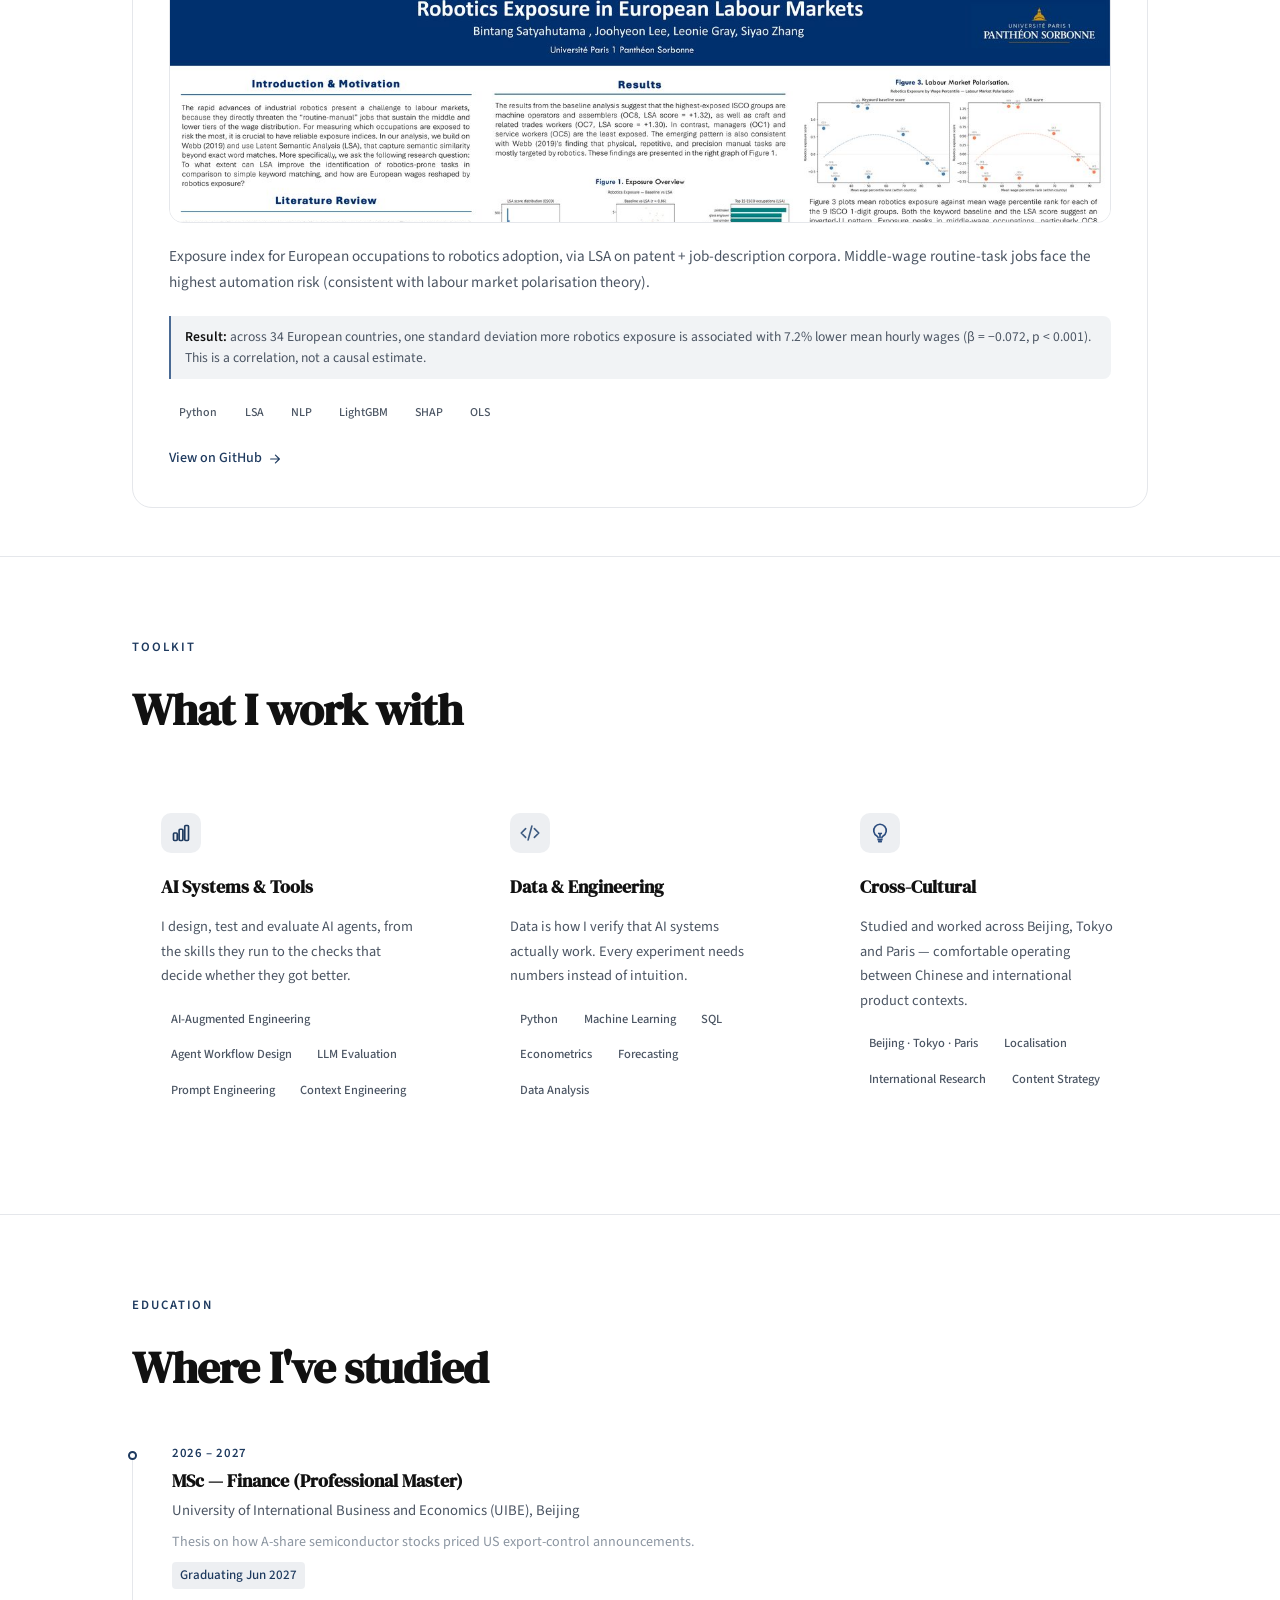
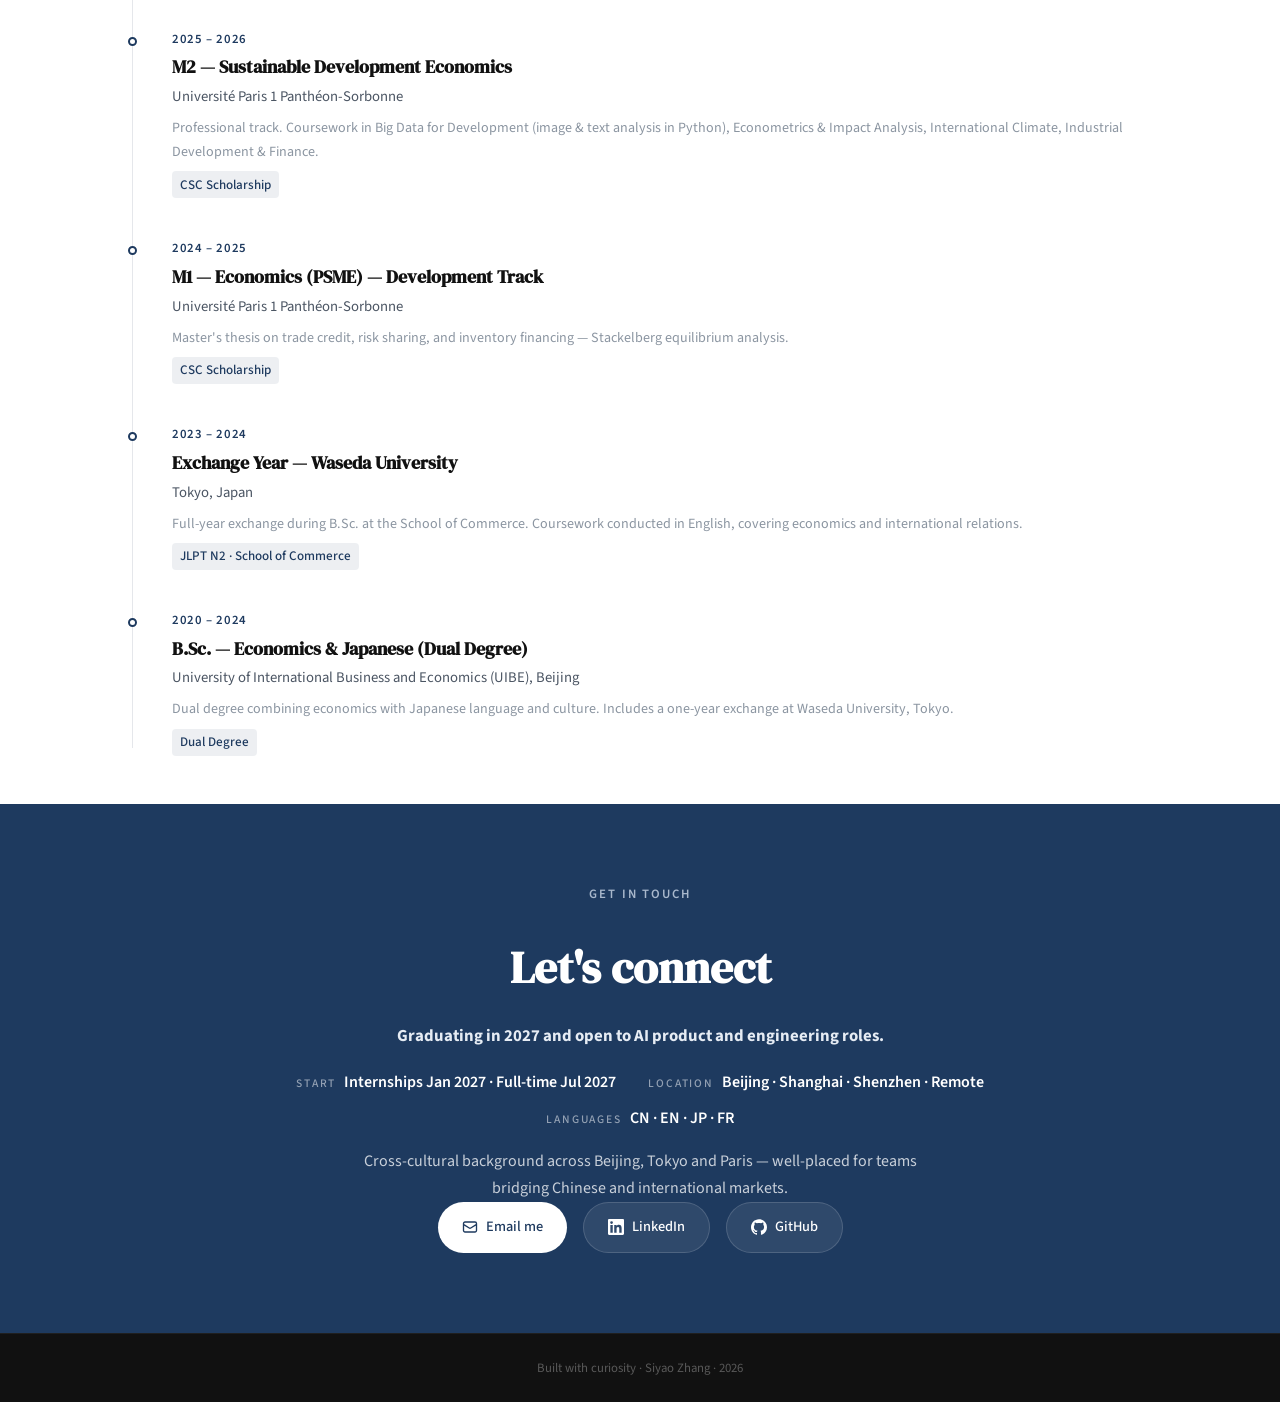
==== commit 0bcb0688: "Remove Mini Agent Harness card Co-Authored-By: Claude Opus 5.5 <noreply@anthropic.com>" ====
--- a/index.html
+++ b/index.html
@@ -1564,37 +1564,6 @@
         </div>
       </div>
 
-      <!-- Mini Agent Harness -->
-      <div class="project-card reveal" style="--card-accent: #3D5A80;">
-        <div>
-          <div class="project-card-top">
-            <span class="project-type">Agent Evaluation &middot; Open Source</span>
-            <span class="project-year">2026</span>
-          </div>
-          <h3>Mini Agent Harness &mdash; a small harness and the regression set that checks it</h3>
-          <p class="project-context">Public GitHub repo &middot; Python standard library only &middot; 14 regression cases</p>
-          <p class="project-description">
-            A small agent harness: a loop with a step limit, two tools, a trace of every step, and a rule that the agent can only <em>propose</em> a file change until a person confirms it. The regression set covers normal runs, tool errors, safety, model errors, stopping and confirmation.
-          </p>
-          <div class="project-finding">
-            <strong>Checking the checks:</strong> I broke the path guard and the overwrite check on purpose to see whether the cases would catch it. One case still passed, because the file it tried to read did not exist. I fixed the case so it plants a real file.
-          </div>
-          <div class="project-tech">
-            <span class="tech-tag">Agent Evaluation</span>
-            <span class="tech-tag">Regression Testing</span>
-            <span class="tech-tag">Human-in-the-loop</span>
-            <span class="tech-tag">Tracing</span>
-            <span class="tech-tag">Python</span>
-          </div>
-          <div class="project-actions">
-            <a href="https://github.com/Siyaovo/mini-agent-harness" target="_blank" rel="noopener" class="project-link">
-              View on GitHub
-              <svg xmlns="http://www.w3.org/2000/svg" fill="none" viewBox="0 0 24 24" stroke-width="2" stroke="currentColor"><path stroke-linecap="round" stroke-linejoin="round" d="M4.5 12h15m0 0l-6.75-6.75M19.5 12l-6.75 6.75"/></svg>
-            </a>
-          </div>
-        </div>
-      </div>
-
       <!-- Function Calling Demo -->
       <div class="project-card reveal" style="--card-accent: #7A8B9A;">
         <div>
